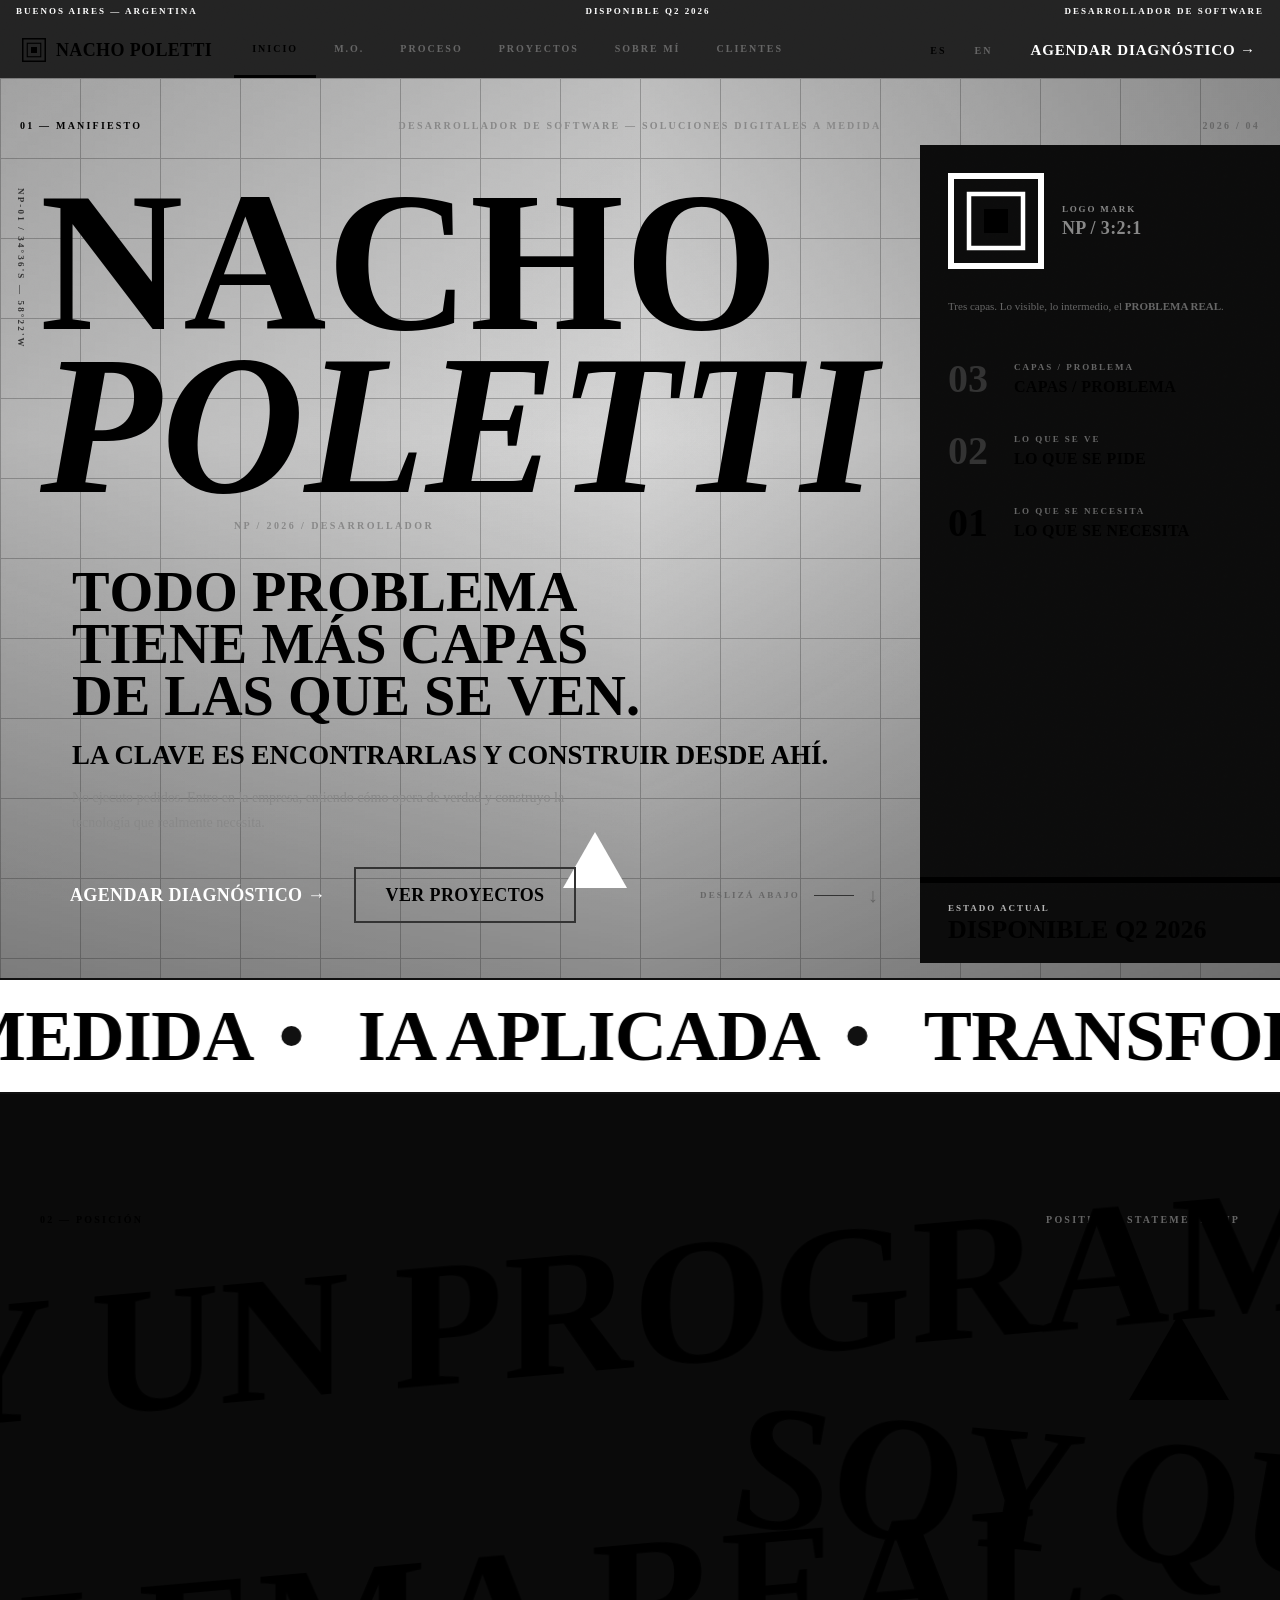
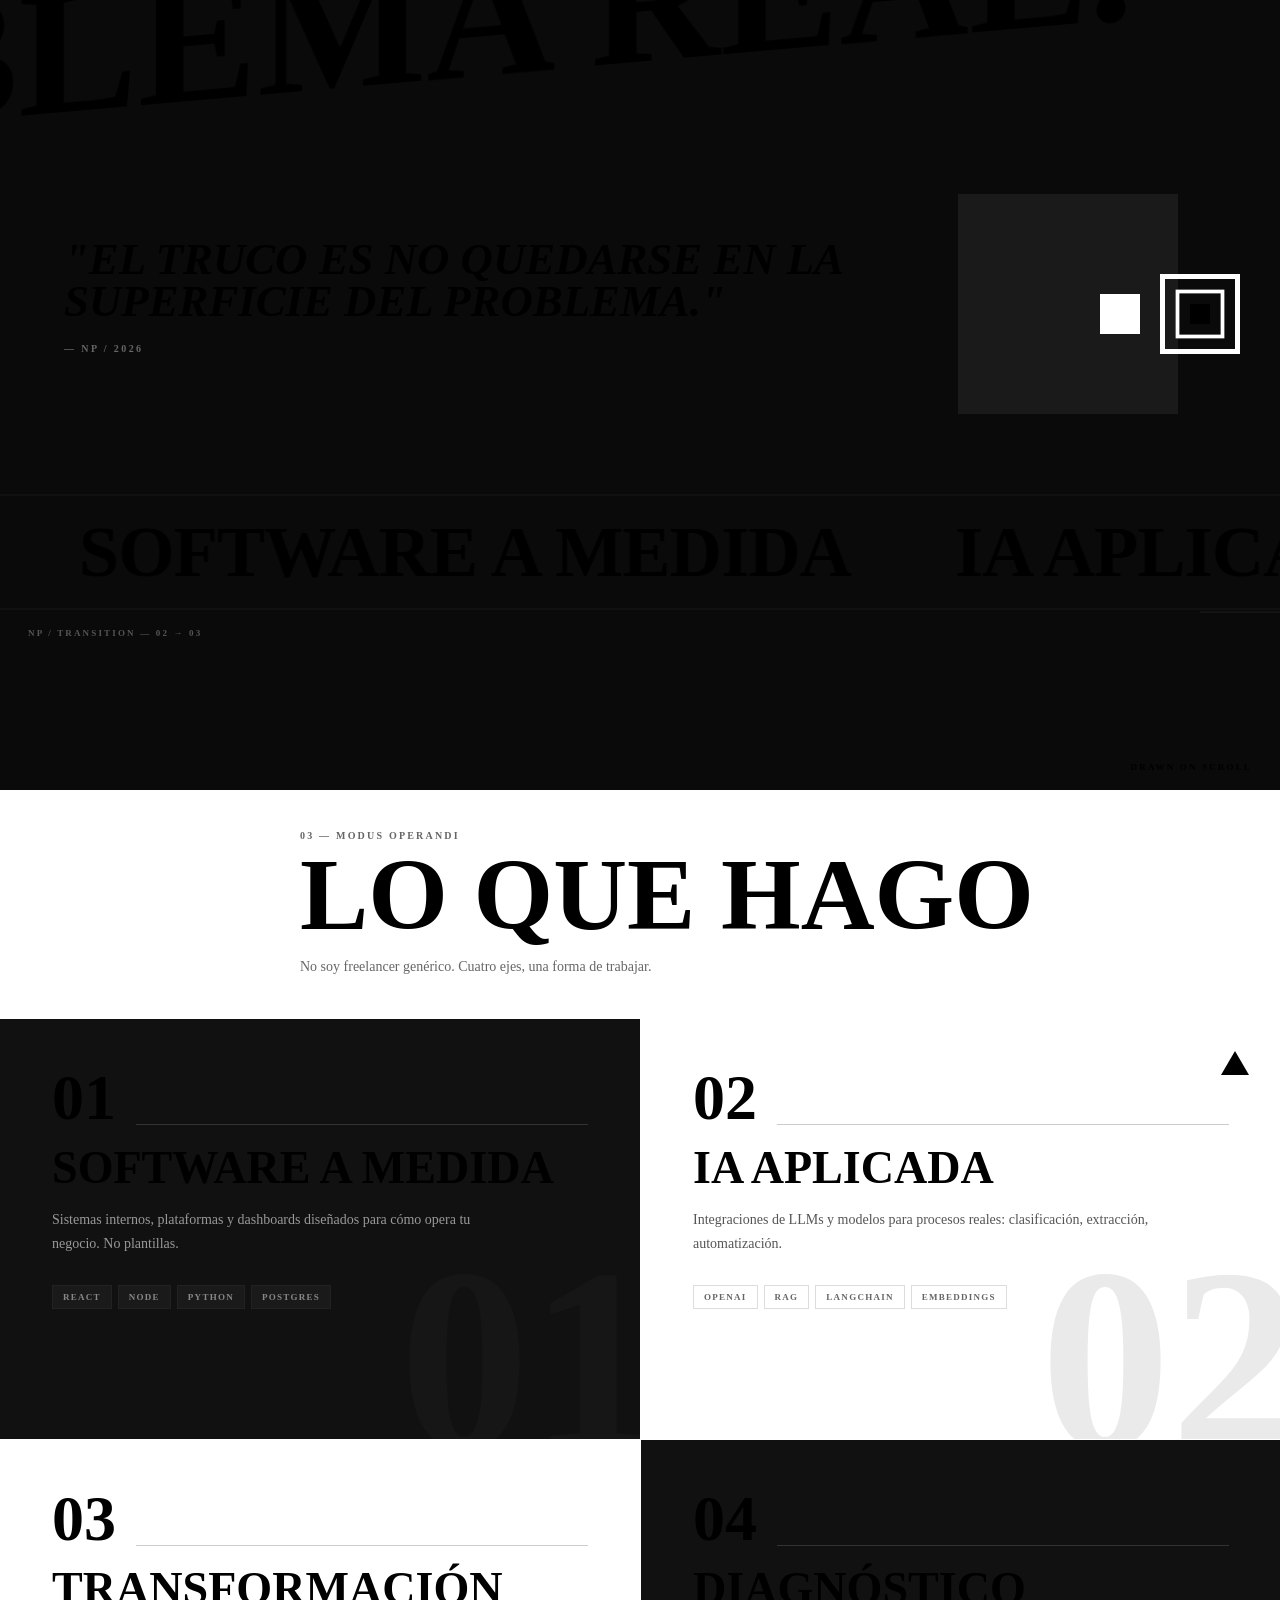
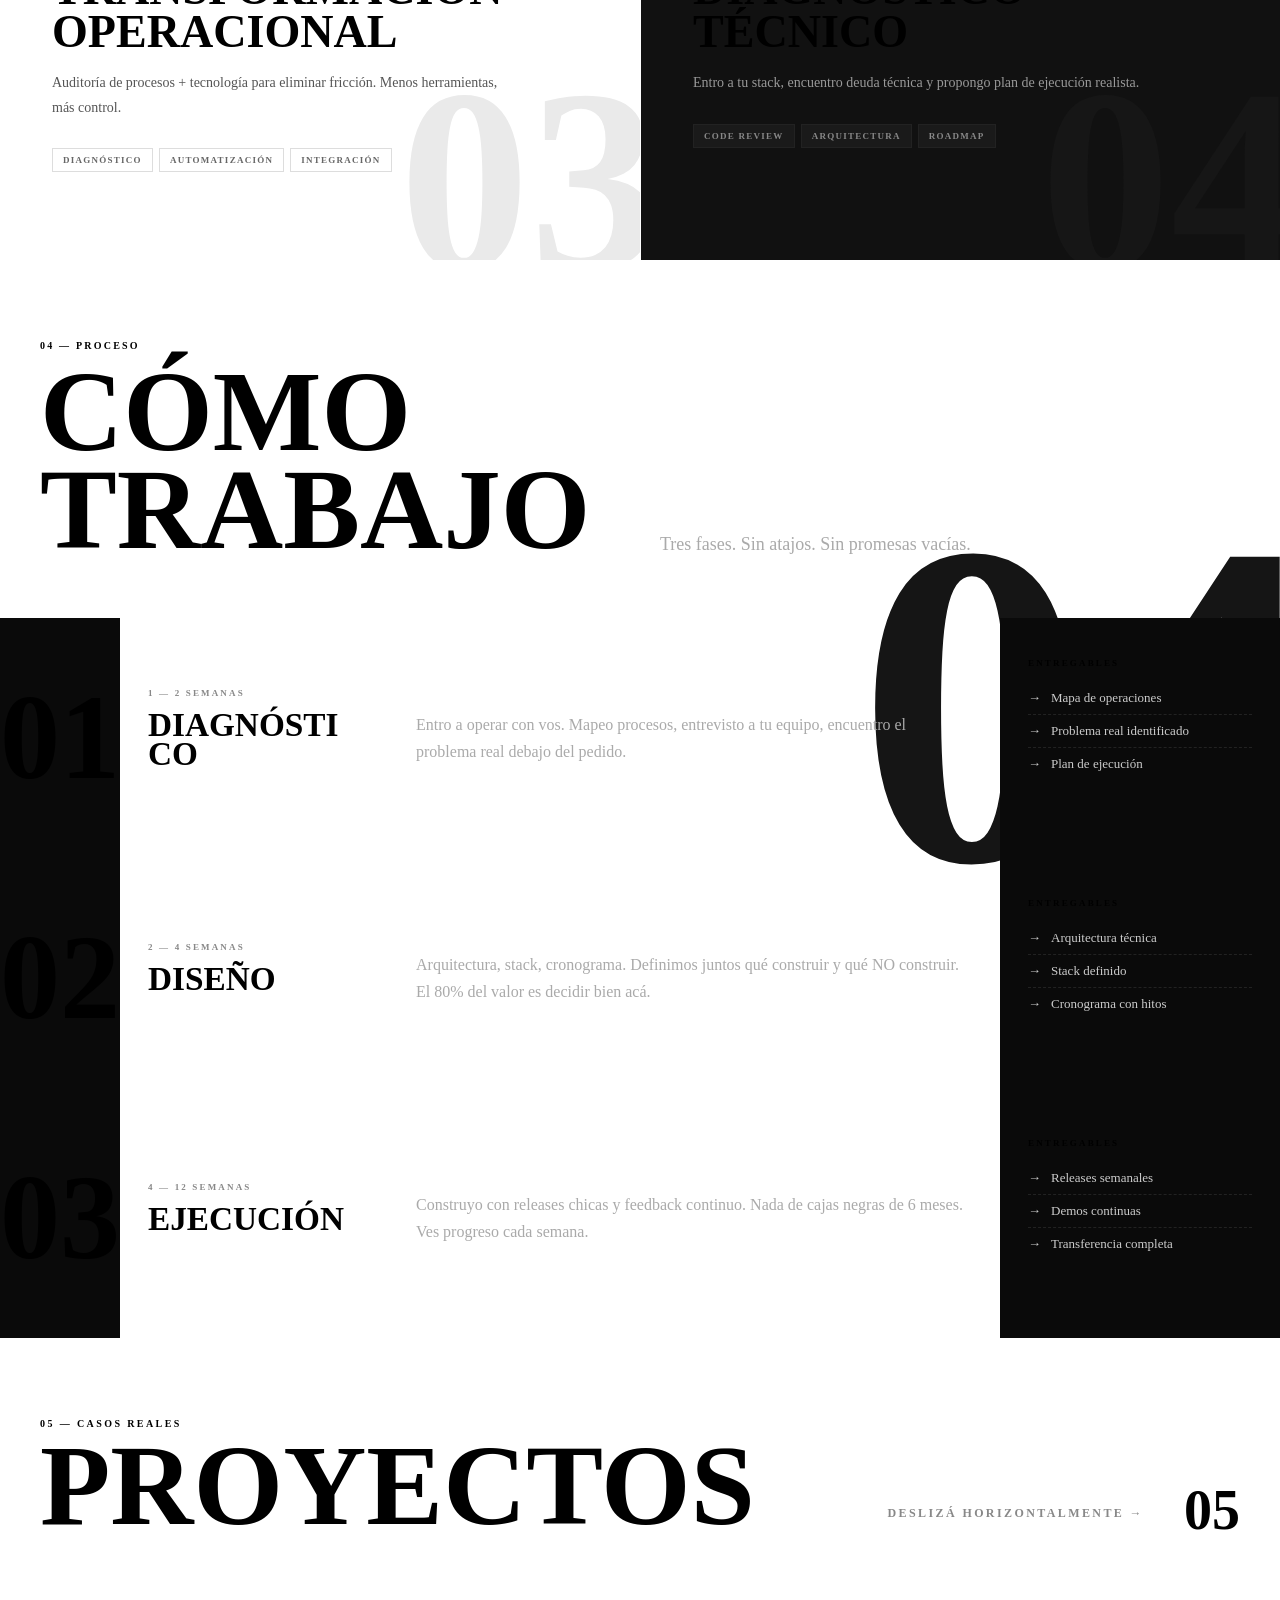
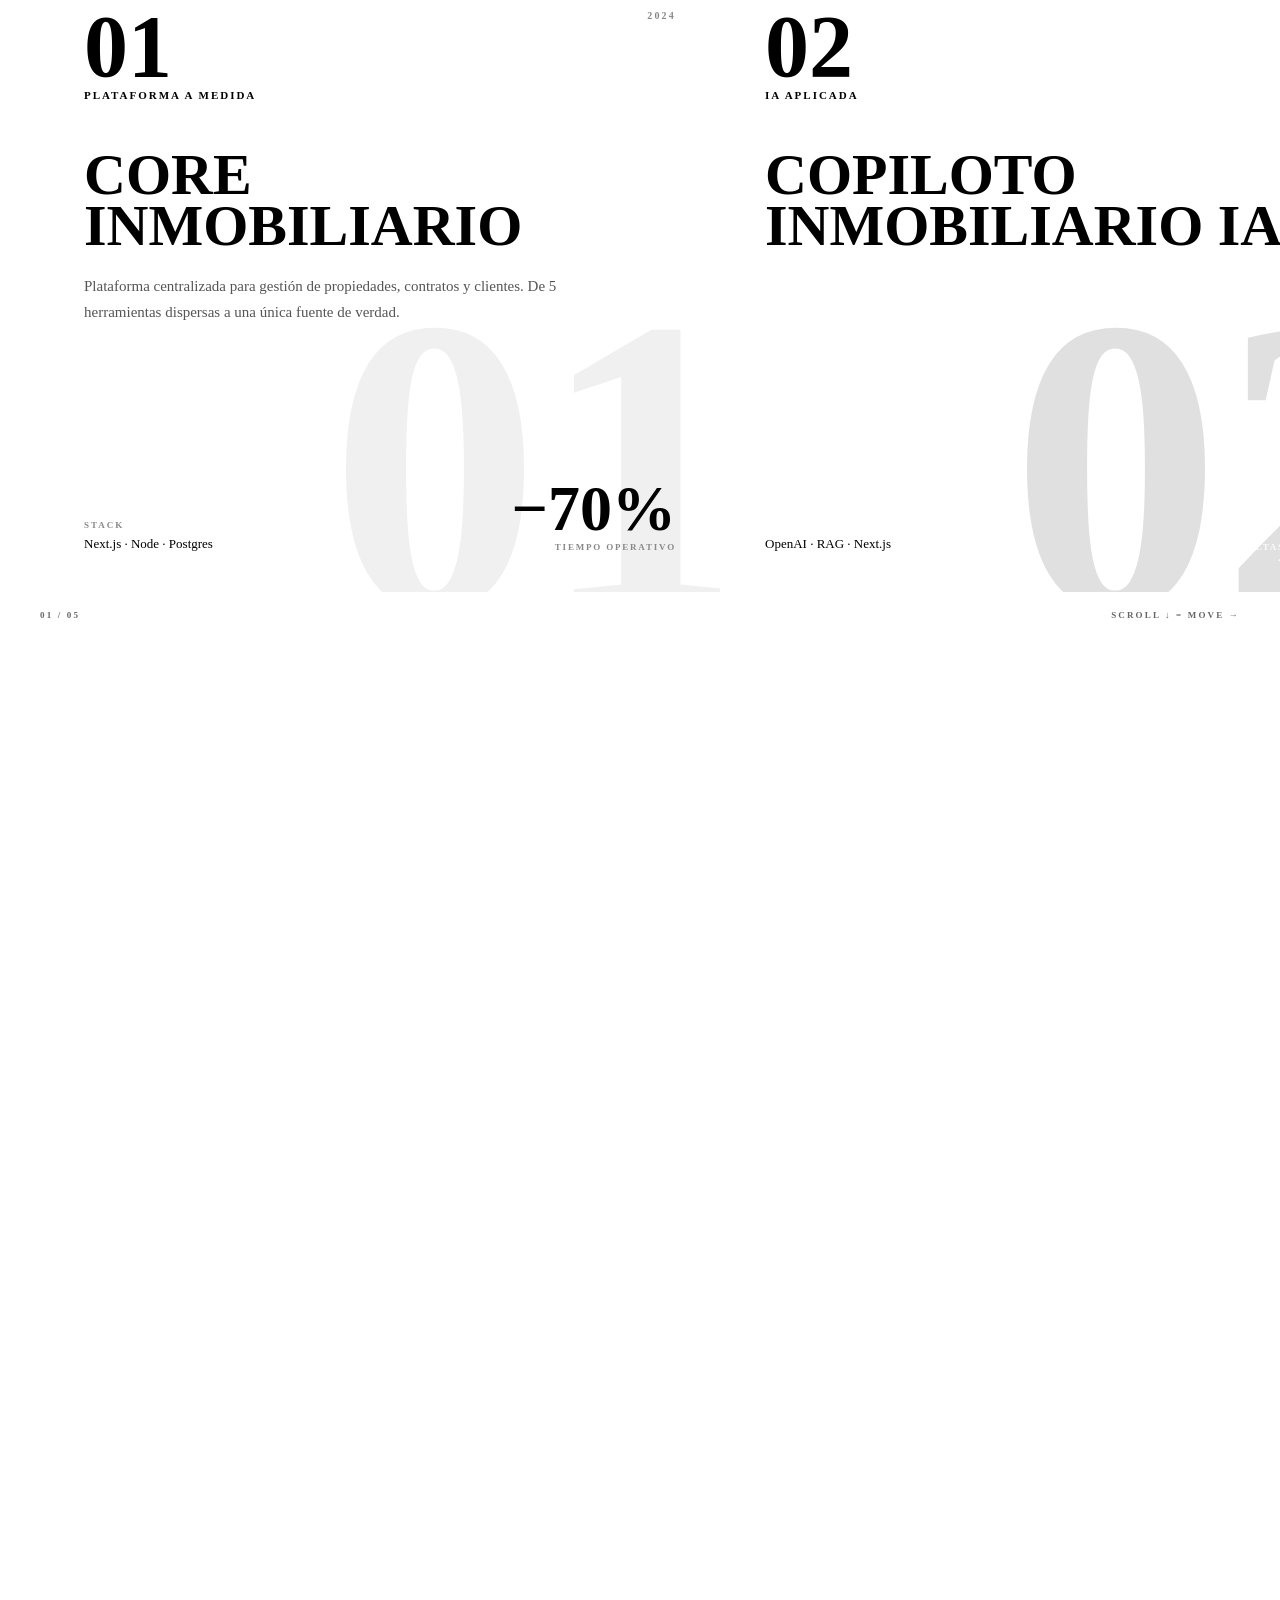
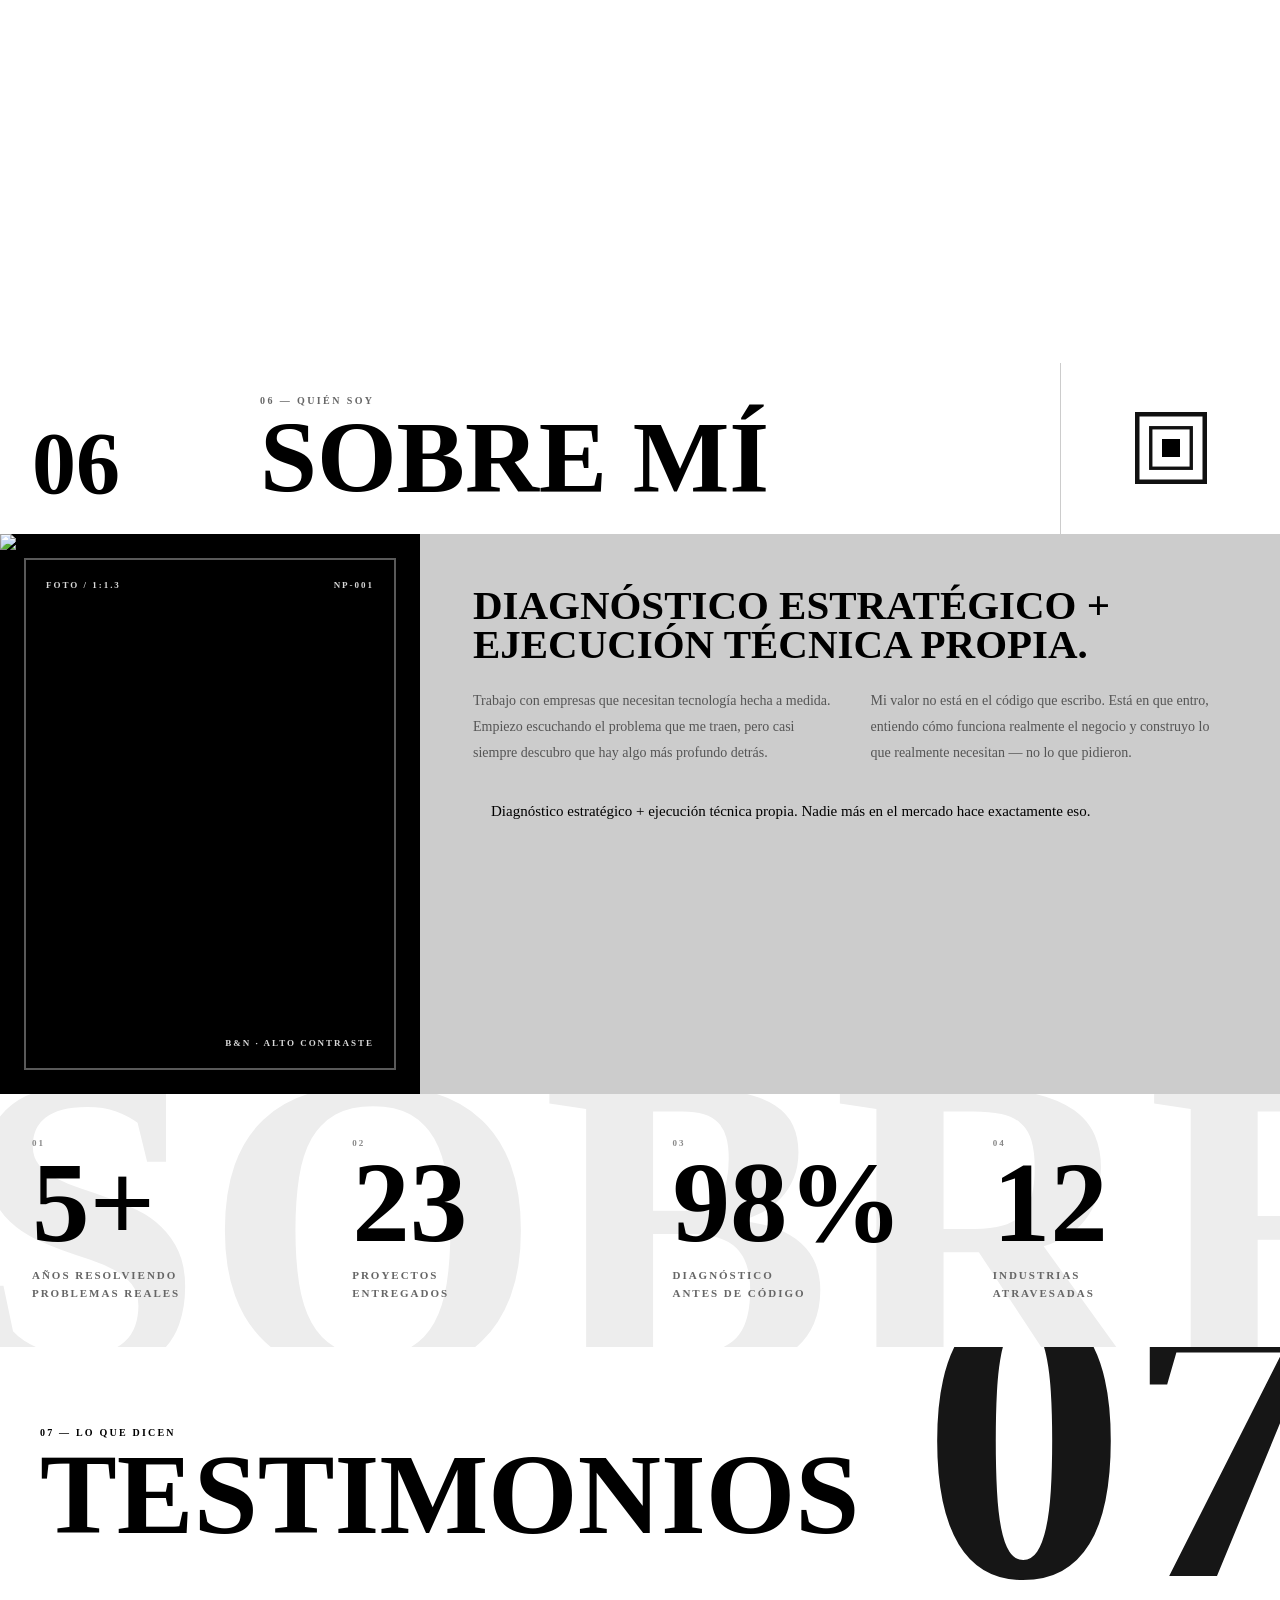
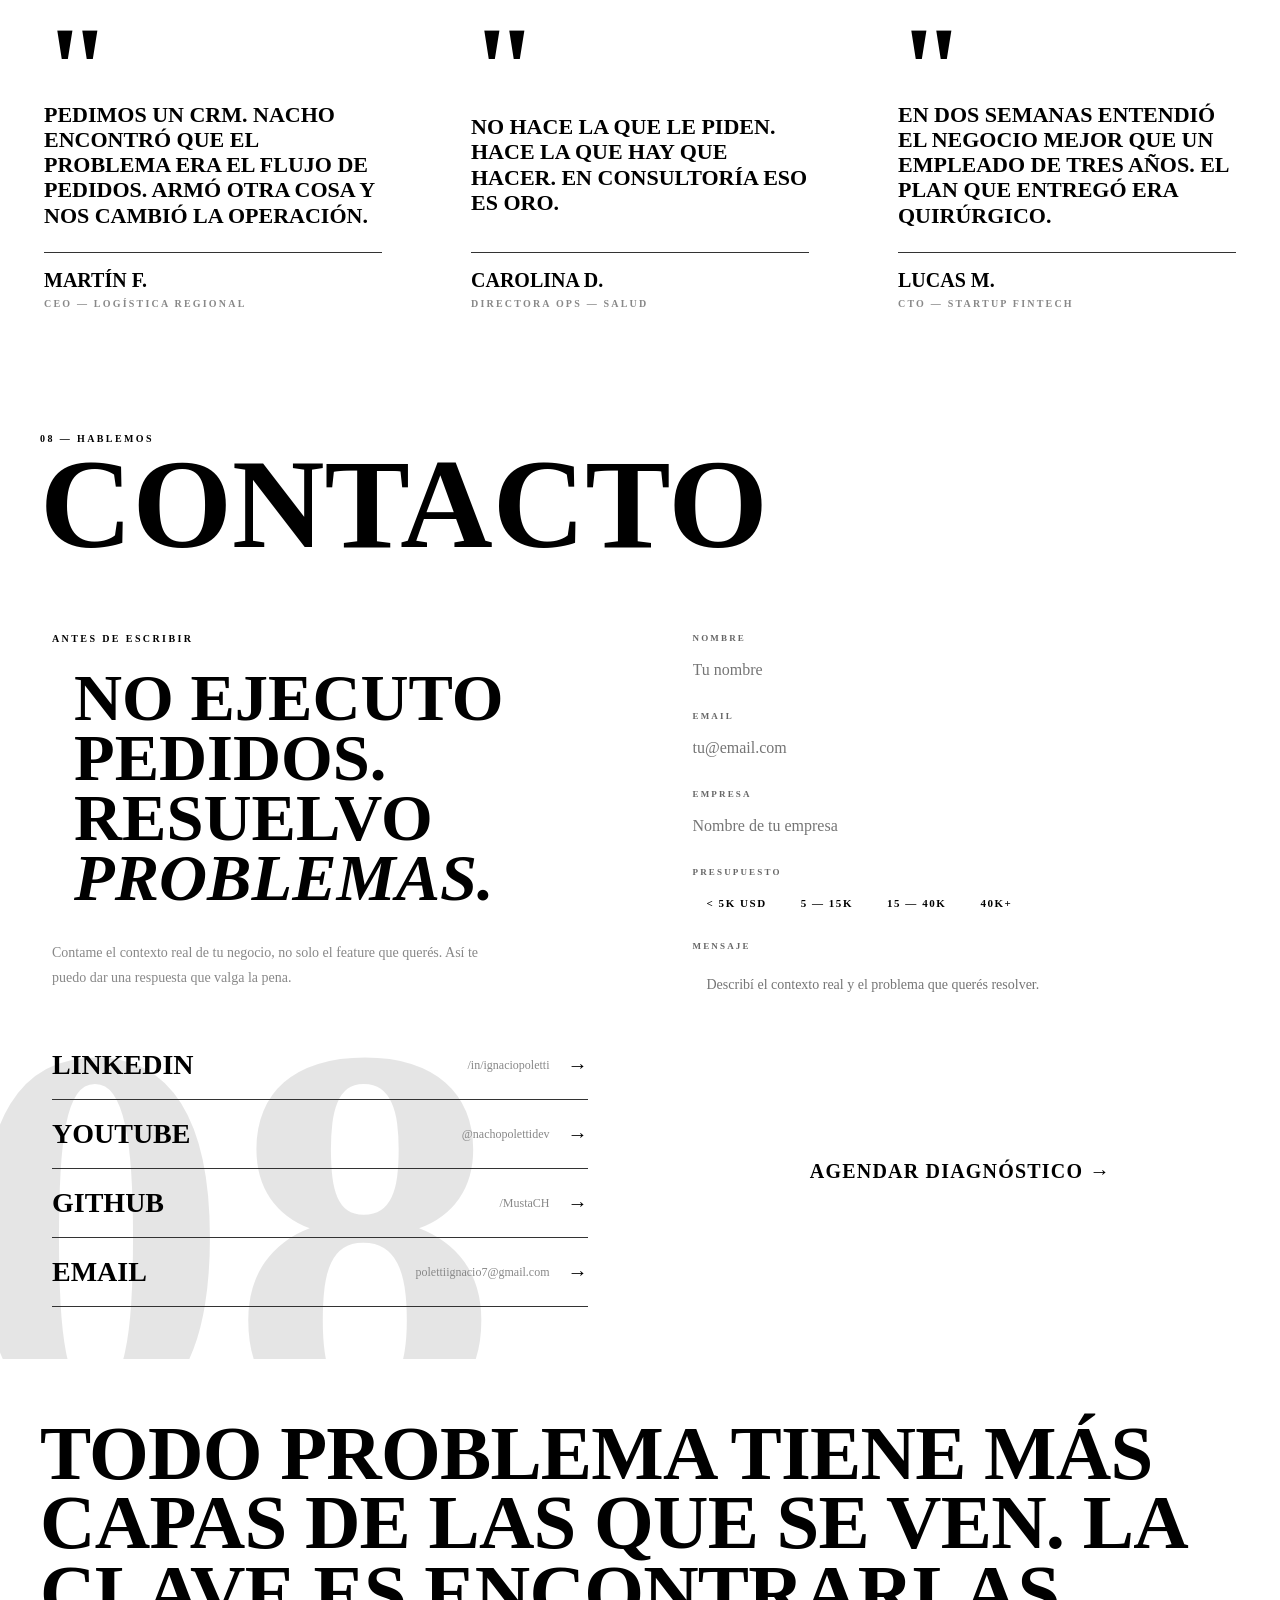
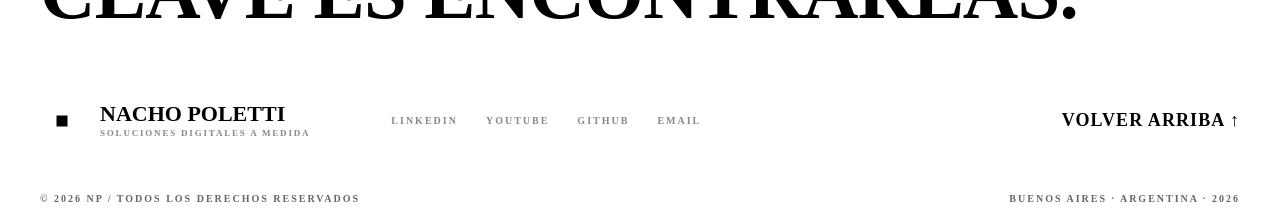
==== index.html @ df13c0f3 "fist commit" ====
<!DOCTYPE html>
<html lang="es">
<head>
  <meta charset="UTF-8" />
  <meta name="viewport" content="width=device-width, initial-scale=1.0" />
  <meta name="description" content="Nacho Poletti — Desarrollador de Software. Soluciones digitales a medida: software, IA aplicada y transformación operacional." />
  <title>Nacho Poletti — Desarrollador de Software</title>
  <link rel="stylesheet" href="colors_and_type.css" />
  <style>
    /* ── RESET ─────────────────────────────────────────── */
    *, *::before, *::after { box-sizing: border-box; margin: 0; padding: 0; }
    html, body {
      background: var(--np-black);
      color: var(--np-white);
      font-family: var(--font-body);
      overflow-x: clip;
      scroll-behavior: smooth;
    }
    body { cursor: none; }
    a { text-decoration: none; color: inherit; cursor: none; }
    button, input, textarea, select { font-family: inherit; cursor: none; border: 0; background: transparent; color: inherit; }
    img, svg { display: block; max-width: 100%; }
    ul { list-style: none; }

    ::-webkit-scrollbar { width: 6px; height: 6px; }
    ::-webkit-scrollbar-track { background: #0a0a0a; }
    ::-webkit-scrollbar-thumb { background: var(--np-red); }
    ::selection { background: var(--np-red); color: var(--np-white); }

    /* ── NOISE OVERLAY ─────────────────────────────────── */
    .noise-layer {
      pointer-events: none;
      position: fixed; inset: 0; z-index: 9998;
      opacity: 0.04; mix-blend-mode: overlay;
      background-image: url("data:image/svg+xml;utf8,<svg xmlns='http://www.w3.org/2000/svg' width='200' height='200'><filter id='n'><feTurbulence baseFrequency='0.9' numOctaves='2' stitchTiles='stitch'/></filter><rect width='100%' height='100%' filter='url(%23n)' opacity='0.7'/></svg>");
    }

    /* ── MARQUEE ANIMATION ─────────────────────────────── */
    @keyframes marquee-l { from { transform: translateX(0); } to { transform: translateX(-50%); } }
    @keyframes marquee-r { from { transform: translateX(-50%); } to { transform: translateX(0); } }
    .marquee-track { display: inline-flex; white-space: nowrap; animation: marquee-l 40s linear infinite; }
    .marquee-track.reverse { animation: marquee-r 45s linear infinite; }

    /* ── FADE-UP UTILITY ───────────────────────────────── */
    .fade-up { opacity: 0; transform: translateY(40px); transition: opacity .8s ease, transform .8s cubic-bezier(.2,.9,.3,1); }
    .fade-up.in { opacity: 1; transform: translateY(0); }

    .no-scrollbar::-webkit-scrollbar { display: none; }
    .no-scrollbar { scrollbar-width: none; }

    /* ── CUSTOM CURSOR ─────────────────────────────────── */
    .np-cursor-ring, .np-cursor-dot {
      position: fixed; top: 0; left: 0; pointer-events: none;
      z-index: 99999; border-radius: 50%;
      transform: translate(-50%, -50%);
      will-change: transform, width, height;
    }
    .np-cursor-ring {
      width: 36px; height: 36px;
      border: 1.5px solid var(--np-white);
      mix-blend-mode: difference;
      opacity: .85;
      transition: width .25s cubic-bezier(.2,.9,.3,1), height .25s cubic-bezier(.2,.9,.3,1),
                  border-color .25s ease, opacity .25s ease;
    }
    .np-cursor-ring.link {
      width: 72px; height: 72px;
      background: transparent;
      border-color: var(--np-red);
      border-width: 2px;
      mix-blend-mode: normal;
      opacity: 1;
    }
    .np-cursor-dot {
      width: 4px; height: 4px;
      background: var(--np-white);
      mix-blend-mode: difference;
    }

    @media (hover: none) {
      body, a, button, input, textarea, select { cursor: auto; }
      .np-cursor-ring, .np-cursor-dot { display: none !important; }
    }

    /* ── HEADER ────────────────────────────────────────── */
    .hdr {
      position: fixed; top: 0; left: 0; right: 0; z-index: 500;
      background: rgba(17,17,17,0.92);
      backdrop-filter: blur(8px);
      -webkit-backdrop-filter: blur(8px);
      border-bottom: 1px solid var(--np-divider);
    }
    .hdr-top {
      height: 22px; background: var(--np-red);
      display: grid; grid-template-columns: 1fr auto 1fr;
      align-items: center; padding: 0 16px;
      font-family: var(--font-body); font-size: 9px; font-weight: 700;
      letter-spacing: 0.22em; text-transform: uppercase; color: #fff;
    }
    .hdr-top > div:last-child { text-align: right; }
    .hdr-top-center { display: flex; align-items: center; gap: 10px; }
    .hdr-top-dot {
      width: 6px; height: 6px; border-radius: 50%;
      background: var(--np-white);
      animation: pulse 1.4s ease-in-out infinite;
    }
    @keyframes pulse { 0%, 100% { opacity: 1; transform: scale(1); } 50% { opacity: .4; transform: scale(.75); } }

    .hdr-main {
      height: 56px; display: flex; align-items: stretch;
    }
    .hdr-logo {
      display: flex; align-items: center; gap: 10px;
      padding: 0 22px; border-right: 1px solid var(--np-divider);
    }
    .hdr-logo-text {
      font-family: var(--font-display); font-size: 18px; font-weight: 900;
      letter-spacing: 0.02em; text-transform: uppercase; color: var(--np-white);
    }
    .hdr-nav {
      flex: 1; display: flex; align-items: stretch; gap: 0;
    }
    .hdr-nav a {
      display: flex; align-items: center; padding: 0 18px;
      font-family: var(--font-body); font-size: 10px; font-weight: 700;
      letter-spacing: 0.2em; text-transform: uppercase; color: #666;
      border-bottom: 3px solid transparent;
      transition: color .2s ease, border-color .2s ease;
    }
    .hdr-nav a:hover { color: var(--np-red); }
    .hdr-nav a.active { color: var(--np-white); border-bottom-color: var(--np-red); }

    .hdr-lang {
      display: flex; align-items: stretch;
      border-left: 1px solid var(--np-divider);
      border-right: 1px solid var(--np-divider);
    }
    .hdr-lang button {
      padding: 0 14px;
      font-family: var(--font-body); font-size: 10px; font-weight: 700;
      letter-spacing: 0.2em; text-transform: uppercase; color: #666;
      transition: color .2s ease;
    }
    .hdr-lang button.active { color: var(--np-red); }
    .hdr-lang button + button { border-left: 1px solid var(--np-divider); }

    .hdr-cta {
      display: flex; align-items: center; padding: 0 24px;
      background: var(--np-red); color: #fff;
      font-family: var(--font-display); font-size: 15px; font-weight: 900;
      letter-spacing: 0.06em; text-transform: uppercase;
      transition: filter .2s ease;
    }
    .hdr-cta:hover { filter: brightness(1.08); }

    /* ── GLOBAL LAYOUT ─────────────────────────────────── */
    main { padding-top: 78px; }
    section { position: relative; }

    .label {
      font-family: var(--font-body); font-size: 10px; font-weight: 700;
      letter-spacing: 0.22em; text-transform: uppercase; color: var(--np-red);
    }
    .label-mid { color: var(--np-mid); }
    .label-white { color: var(--np-white); }

    /* ── HERO ──────────────────────────────────────────── */
    .hero {
      min-height: 100vh; background: var(--np-black);
      padding-top: 12px; padding-bottom: 0;
      border-bottom: 1px solid var(--np-divider);
      overflow: hidden;
    }
    .hero-bg { position: absolute; inset: 0; pointer-events: none; }
    .hero-photo {
      position: absolute; inset: 0;
      background-image: url('assets/hero-section/hero-bg.jpg');
      background-size: cover;
      background-position: center;
      filter: grayscale(1) contrast(0.95) brightness(0.7);
      opacity: 0.75;
    }
    .hero-photo::after {
      content: ''; position: absolute; inset: 0;
      background:
        linear-gradient(180deg, rgba(10,10,10,0.3) 0%, rgba(10,10,10,0.15) 40%, rgba(10,10,10,0.6) 100%),
        linear-gradient(90deg, rgba(10,10,10,0.3) 0%, rgba(10,10,10,0.08) 50%, rgba(10,10,10,0.5) 100%);
    }
    .hero-grid-bg {
      position: absolute; inset: 0; opacity: 0.28;
      background-image:
        linear-gradient(to right, #1a1a1a 1px, transparent 1px),
        linear-gradient(to bottom, #1a1a1a 1px, transparent 1px);
      background-size: 80px 80px;
    }
    .hero-coords {
      position: absolute; top: 110px; font-family: var(--font-body);
      font-size: 9px; font-weight: 700; letter-spacing: 0.24em;
      color: #333; writing-mode: vertical-rl; text-orientation: mixed;
      will-change: transform;
    }
    .hero-coords.l { left: 16px; }
    .hero-coords.r { right: 16px; }

    .bauhaus { position: absolute; will-change: transform; }
    .bauhaus.circle { border-radius: 50%; background: var(--np-red); }
    .bauhaus.circle-stroke { border-radius: 50%; border: 2px solid var(--np-red); }
    .bauhaus.square-stroke { border: 2px solid var(--np-white); }
    .bauhaus.tri {
      width: 0; height: 0;
      border-left-style: solid; border-right-style: solid; border-bottom-style: solid;
      background: transparent;
    }

    .hero-top-row {
      position: relative; z-index: 2;
      display: grid; grid-template-columns: 220px 1fr 220px;
      border-top: 1px solid var(--np-divider);
      border-bottom: 1px solid var(--np-divider);
      margin-top: 16px;
    }
    .hero-top-row > div {
      padding: 14px 20px; display: flex; align-items: center;
      font-family: var(--font-body); font-size: 10px; font-weight: 700;
      letter-spacing: 0.22em; text-transform: uppercase;
    }
    .hero-top-row > div:first-child { border-right: 1px solid var(--np-divider); color: var(--np-red); }
    .hero-top-row > div:nth-child(2) { color: #888; gap: 20px; justify-content: center; }
    .hero-top-row > div:nth-child(2)::before,
    .hero-top-row > div:nth-child(2)::after { content:''; flex: 1; height: 1px; background: var(--np-divider); }
    .hero-top-row > div:last-child { border-left: 1px solid var(--np-divider); color: #666; justify-content: flex-end; }

    .hero-main {
      position: relative; z-index: 3;
      display: grid; grid-template-columns: 1fr 360px;
      min-height: calc(100vh - 88px - 70px);
    }
    .hero-left {
      border-right: 1px solid var(--np-divider);
      padding: 36px 40px 40px;
      display: flex; flex-direction: column;
    }
    .hero-name {
      font-family: var(--font-display); font-weight: 900;
      font-size: clamp(96px, 15.5vw, 240px); line-height: 0.82;
      text-transform: uppercase; color: var(--np-white);
    }
    .hero-name .np-red-italic { color: var(--np-red); font-style: italic; display: block; }
    .hero-name .h1, .hero-name .h2 { display: block; opacity: 0; transform: translateX(-30px); transition: opacity .9s ease, transform .9s cubic-bezier(.2,.9,.3,1); }
    .hero-name .h1.in { opacity: 1; transform: translateX(0); }
    .hero-name .h2.in { opacity: 1; transform: translateX(0); transition-delay: .15s; }

    .sig {
      display: flex; align-items: center; gap: 14px;
      margin-top: 14px;
    }
    .sig .bar { flex: 1; height: 6px; max-width: 180px; background: var(--np-red); }
    .sig .txt {
      font-family: var(--font-body); font-size: 10px; font-weight: 700;
      letter-spacing: 0.24em; text-transform: uppercase; color: #888;
    }
    .sig .rule { flex: 1; height: 1px; background: var(--np-divider); }

    .manifesto-block {
      margin-top: 36px;
      display: grid; grid-template-columns: 10px 1fr; gap: 22px;
    }
    .manifesto-block .rail { background: var(--np-red); }
    .manifesto-head {
      font-family: var(--font-display); font-weight: 900;
      font-size: clamp(34px, 4.4vw, 58px); line-height: 0.92;
      color: var(--np-red); text-transform: uppercase;
    }
    .manifesto-head .ln { display: block; }
    .manifesto-sub {
      margin-top: 20px;
      font-family: var(--font-display); font-weight: 800;
      font-size: clamp(18px, 2.1vw, 28px); line-height: 0.95;
      color: var(--np-white); text-transform: uppercase;
    }
    .manifesto-intro {
      margin-top: 18px; max-width: 520px;
      font-family: var(--font-body); font-size: 14px; color: #888;
      line-height: 1.75;
    }

    .cta-row {
      margin-top: 32px; display: flex; align-items: center;
    }
    .btn-cta {
      display: inline-flex; align-items: center; justify-content: center;
      height: 56px; padding: 0 30px;
      font-family: var(--font-display); font-size: 18px; font-weight: 900;
      letter-spacing: 0.02em; text-transform: uppercase;
      background: var(--np-red); color: #fff;
      transition: filter .2s ease;
    }
    .btn-cta:hover { filter: brightness(1.08); }
    .btn-ghost {
      display: inline-flex; align-items: center; justify-content: center;
      height: 56px; padding: 0 30px; margin-left: -2px;
      font-family: var(--font-display); font-size: 18px; font-weight: 900;
      letter-spacing: 0.02em; text-transform: uppercase;
      background: transparent; color: var(--np-white);
      border: 2px solid #333;
      transition: border-color .2s ease, color .2s ease;
    }
    .btn-ghost:hover { border-color: var(--np-red); color: var(--np-red); }
    .scroll-hint {
      flex: 1; display: flex; align-items: center; justify-content: flex-end; gap: 14px;
      font-family: var(--font-body); font-size: 9px; font-weight: 700;
      letter-spacing: 0.24em; text-transform: uppercase; color: #666;
    }
    .scroll-hint .line { width: 40px; height: 1px; background: #333; }
    .scroll-hint .arrow { color: var(--np-red); font-family: var(--font-display); font-size: 20px; font-weight: 900; }

    .hero-right {
      background: #0c0c0c;
      display: flex; flex-direction: column;
    }
    .hero-right .logo-spec {
      padding: 28px; border-bottom: 1px solid var(--np-divider);
      display: flex; flex-direction: column; gap: 14px;
    }
    .hero-right .logo-spec-row { display: flex; align-items: center; gap: 18px; }
    .hero-right .logo-spec-row .meta {
      display: flex; flex-direction: column; gap: 4px;
      font-family: var(--font-body); font-size: 9px; font-weight: 700;
      letter-spacing: 0.2em; text-transform: uppercase; color: #888;
    }
    .hero-right .logo-spec-row .meta .big {
      font-family: var(--font-display); font-size: 18px; font-weight: 900;
      color: var(--np-white); letter-spacing: 0.02em;
    }
    .hero-right .logo-spec-text {
      border-top: 1px solid var(--np-divider); padding-top: 14px;
      font-family: var(--font-body); font-size: 11px; color: #666;
      line-height: 1.65;
    }
    .hero-right .logo-spec-text em { color: var(--np-red); font-style: normal; font-weight: 700; }

    .layer-row {
      display: grid; grid-template-columns: 50px 1fr auto;
      padding: 18px 28px; gap: 16px;
      align-items: center;
      border-bottom: 1px solid var(--np-divider);
    }
    .layer-row:last-child { border-bottom: 0; background: #111; }
    .layer-num {
      font-family: var(--font-display); font-size: 40px; font-weight: 900;
      color: #333; line-height: 0.9;
    }
    .layer-row.active .layer-num { color: var(--np-red); }
    .layer-body .head {
      font-family: var(--font-body); font-size: 9px; font-weight: 700;
      letter-spacing: 0.22em; text-transform: uppercase; color: #666; margin-bottom: 6px;
    }
    .layer-body .label {
      font-family: var(--font-display); font-size: 16px; font-weight: 900;
      letter-spacing: 0.02em; text-transform: uppercase; color: var(--np-white);
    }
    .layer-row.active .layer-body .label { color: var(--np-red); }
    .layer-mark .dot { width: 10px; height: 10px; border-radius: 50%; background: var(--np-red); }

    .availability {
      margin-top: auto;
      padding: 20px 28px;
      background: var(--np-red);
      border-top: 6px solid #000;
    }
    .availability .lbl {
      font-family: var(--font-body); font-size: 9px; font-weight: 700;
      letter-spacing: 0.22em; text-transform: uppercase;
      color: rgba(255,255,255,0.7);
    }
    .availability .big {
      margin-top: 4px;
      font-family: var(--font-display); font-size: 26px; font-weight: 900;
      text-transform: uppercase; color: var(--np-white); line-height: 1;
    }

    /* ── MARQUEE ───────────────────────────────────────── */
    .marquee {
      overflow: hidden;
      border-top: 2px solid #111; border-bottom: 2px solid #111;
    }
    .marquee.red { background: var(--np-red); color: var(--np-white); }
    .marquee.dark { background: #0a0a0a; color: var(--np-white); }
    .marquee .item-list { padding: 22px 0; }
    .marquee .item {
      display: inline-flex; align-items: center; padding: 0 28px;
      font-family: var(--font-display); font-size: 72px; font-weight: 900;
      letter-spacing: -0.01em; text-transform: uppercase;
      line-height: 0.95;
    }
    .marquee .dot {
      width: 20px; height: 20px; border-radius: 50%;
      margin-left: 28px;
    }
    .marquee.red .dot { background: #111; }
    .marquee.dark .dot { background: var(--np-white); }

    /* ── MANIFESTO ─────────────────────────────────────── */
    .section-manifesto {
      background: #0a0a0a;
      padding: 120px 0 140px;
      border-top: 1px solid var(--np-divider);
      overflow: hidden;
    }
    .section-manifesto .bauhaus { z-index: 1; }
    .manifesto-header {
      position: relative; z-index: 2;
      display: grid; grid-template-columns: 1fr 1fr;
      padding: 0 40px 60px;
    }
    .manifesto-header .right {
      text-align: right;
      font-family: var(--font-body); font-size: 10px; font-weight: 700;
      letter-spacing: 0.22em; text-transform: uppercase; color: #666;
    }
    .big-line {
      position: relative; z-index: 2;
      font-family: var(--font-display); font-weight: 900;
      font-size: clamp(80px, 14vw, 220px); line-height: 0.86;
      text-transform: uppercase; white-space: nowrap;
      padding: 0 40px;
      will-change: transform;
    }
    .big-line .a { color: var(--np-white); }
    .big-line .b { color: var(--np-red); }
    .big-line.italic { font-style: italic; }
    .big-line.red { color: var(--np-red); }
    .manifesto-quote {
      position: relative; z-index: 2;
      padding: 90px 40px 0;
      display: grid; grid-template-columns: 1fr auto;
      gap: 40px; align-items: flex-end;
    }
    .manifesto-quote .text {
      border-left: 6px solid var(--np-red);
      padding-left: 24px;
    }
    .manifesto-quote .q {
      font-family: var(--font-display); font-weight: 800;
      font-size: clamp(28px, 3.5vw, 46px); line-height: 0.95;
      color: var(--np-white); text-transform: uppercase; font-style: italic;
    }
    .manifesto-quote .sig {
      margin-top: 20px;
      font-family: var(--font-body); font-size: 10px; font-weight: 700;
      letter-spacing: 0.24em; text-transform: uppercase; color: #666;
      display: block;
    }
    .manifesto-quote .shapes { display: flex; align-items: center; gap: 20px; }

    /* ── SERVICES ──────────────────────────────────────── */
    .section-services {
      background: var(--np-light); color: var(--np-black);
      border-top: 6px solid var(--np-red);
    }
    .svc-header {
      display: grid; grid-template-columns: 260px 1fr auto;
      border-bottom: 4px solid var(--np-black);
    }
    .svc-header .num {
      background: var(--np-red); color: #fff;
      display: flex; align-items: flex-end; padding: 40px 32px;
      border-right: 4px solid var(--np-black);
      font-family: var(--font-display); font-size: 96px; font-weight: 900;
      line-height: 0.85;
    }
    .svc-header .mid { padding: 40px 40px; display: flex; flex-direction: column; justify-content: flex-end; }
    .svc-header .mid .lbl {
      font-family: var(--font-body); font-size: 10px; font-weight: 700;
      letter-spacing: 0.22em; text-transform: uppercase; color: #666;
      margin-bottom: 10px;
    }
    .svc-header .mid h2 {
      font-family: var(--font-display); font-weight: 900;
      font-size: clamp(56px, 8vw, 120px); line-height: 0.85;
      text-transform: uppercase; color: var(--np-black);
    }
    .svc-header .mid .sub {
      margin-top: 18px; max-width: 480px;
      font-family: var(--font-body); font-size: 14px; color: #666; line-height: 1.6;
    }
    .svc-header .side {
      border-left: 4px solid var(--np-black);
      padding: 32px; display: flex; align-items: center; justify-content: center;
    }
    .svc-header .side .circle {
      width: 80px; height: 80px; border-radius: 50%; border: 3px solid var(--np-black);
    }

    .svc-grid {
      display: grid; grid-template-columns: 1fr 1fr; gap: 1px;
      background: var(--np-black);
    }
    .svc-card {
      position: relative; overflow: hidden;
      padding: 52px; min-height: 420px;
      transition: transform .3s cubic-bezier(.2,.9,.3,1);
      will-change: transform;
    }
    .svc-card.dark { background: #111; color: var(--np-white); }
    .svc-card.light { background: var(--np-white); color: var(--np-black); }
    .svc-card .bg-num {
      position: absolute; right: -20px; bottom: -50px;
      font-family: var(--font-display); font-size: 260px; font-weight: 900;
      line-height: 1; pointer-events: none;
    }
    .svc-card.dark .bg-num { color: #161616; }
    .svc-card.light .bg-num { color: #EAEAEA; }
    .svc-card .corner { position: absolute; top: 32px; right: 32px; }
    .svc-card > .inner { position: relative; z-index: 1; }
    .svc-num-row {
      display: flex; align-items: flex-end; gap: 20px; margin-bottom: 22px;
    }
    .svc-num {
      font-family: var(--font-display); font-size: 64px; font-weight: 900;
      color: var(--np-red); line-height: 0.85;
    }
    .svc-divider { flex: 1; height: 1px; }
    .svc-card.dark .svc-divider { background: #333; }
    .svc-card.light .svc-divider { background: #ccc; }
    .svc-title {
      font-family: var(--font-display); font-weight: 900;
      font-size: clamp(32px, 3.6vw, 52px); line-height: 0.92;
      text-transform: uppercase; margin-bottom: 18px;
    }
    .svc-desc {
      font-family: var(--font-body); font-size: 14px; line-height: 1.75;
      max-width: 460px; margin-bottom: 28px;
    }
    .svc-card.dark .svc-desc { color: #999; }
    .svc-card.light .svc-desc { color: #555; }
    .svc-tags { display: flex; flex-wrap: wrap; gap: 6px; }
    .svc-tag {
      padding: 6px 10px; border: 1px solid;
      font-family: var(--font-body); font-size: 9px; font-weight: 700;
      letter-spacing: 0.14em; text-transform: uppercase;
    }
    .svc-card.dark .svc-tag { background: #1a1a1a; color: #888; border-color: #222; }
    .svc-card.light .svc-tag { background: var(--np-light); color: #666; border-color: #ddd; }

    /* ── PROCESS ───────────────────────────────────────── */
    .section-process {
      background: var(--np-black); color: var(--np-white);
      border-top: 6px solid var(--np-red);
      overflow: hidden;
    }
    .proc-giant {
      position: absolute; right: -3vw; top: 20%;
      font-family: var(--font-display); font-size: 36vw; font-weight: 900;
      color: #151515; line-height: 1;
      pointer-events: none; user-select: none; z-index: 0;
    }
    .proc-header {
      position: relative; z-index: 2;
      display: grid; grid-template-columns: 1fr 1fr;
      padding: 80px 40px 60px; gap: 40px;
      border-bottom: 1px solid var(--np-divider);
    }
    .proc-header .left h2 {
      margin-top: 12px;
      font-family: var(--font-display); font-weight: 900;
      font-size: clamp(64px, 9vw, 140px); line-height: 0.85;
      text-transform: uppercase; color: var(--np-white);
    }
    .proc-header .right {
      font-family: var(--font-body); font-size: 18px; color: #aaa;
      line-height: 1.6; max-width: 460px;
      align-self: flex-end;
    }
    .proc-row {
      position: relative; z-index: 2;
      display: grid; grid-template-columns: 120px minmax(240px, 260px) 1fr 280px;
      min-height: 240px;
      border-bottom: 1px solid var(--np-divider);
    }
    .proc-row:last-child { border-bottom: 0; }
    .proc-row .c1 {
      background: #0a0a0a; padding: 40px 24px;
      display: flex; align-items: center; justify-content: center;
      font-family: var(--font-display); font-size: 120px; font-weight: 900;
      color: var(--np-red); line-height: 0.85;
    }
    .proc-row .c2 {
      padding: 40px 28px; border-right: 1px solid var(--np-divider);
      display: flex; flex-direction: column; justify-content: center;
    }
    .proc-row .c2 .weeks {
      font-family: var(--font-body); font-size: 9px; font-weight: 700;
      letter-spacing: 0.24em; text-transform: uppercase; color: #888;
    }
    .proc-row .c2 .title {
      margin-top: 12px;
      font-family: var(--font-display); font-size: clamp(30px, 2.6vw, 44px); font-weight: 900;
      line-height: 0.9; text-transform: uppercase; color: var(--np-white);
      overflow-wrap: anywhere; hyphens: auto;
    }
    .proc-row .c2 .rule { margin-top: 16px; width: 48px; height: 4px; background: var(--np-red); }
    .proc-row .c3 {
      padding: 40px 36px; border-right: 1px solid var(--np-divider);
      display: flex; align-items: center;
      font-family: var(--font-body); font-size: 16px; color: #aaa;
      line-height: 1.7;
    }
    .proc-row .c4 {
      background: #0a0a0a; padding: 40px 28px;
    }
    .proc-row .c4 .head {
      display: block; margin-bottom: 14px;
      font-family: var(--font-body); font-size: 9px; font-weight: 700;
      letter-spacing: 0.24em; text-transform: uppercase; color: var(--np-red);
    }
    .proc-row .c4 ul li {
      display: flex; gap: 10px; padding: 8px 0;
      border-bottom: 1px dashed #222;
      font-family: var(--font-body); font-size: 13px; color: #ccc;
    }
    .proc-row .c4 ul li::before {
      content: '→'; color: var(--np-red); font-weight: 700; flex-shrink: 0;
    }
    .proc-row .c4 ul li:last-child { border-bottom: 0; }

    /* ── PROJECTS (pinned horizontal) ──────────────────── */
    .section-projects {
      background: var(--np-black);
      border-top: 6px solid var(--np-red);
    }
    .prj-pin {
      position: sticky; top: 0; height: 100vh;
      overflow: hidden; display: flex; flex-direction: column;
    }
    .prj-header {
      display: grid; grid-template-columns: 1fr auto auto;
      padding: 80px 40px 28px; gap: 40px;
      border-bottom: 1px solid var(--np-divider);
      align-items: flex-end;
    }
    .prj-header .left .lbl { font-family: var(--font-body); font-size: 10px; font-weight: 700; letter-spacing: 0.24em; text-transform: uppercase; color: var(--np-red); }
    .prj-header .left h2 {
      margin-top: 8px;
      font-family: var(--font-display); font-weight: 900;
      font-size: clamp(64px, 9vw, 140px); line-height: 0.85;
      text-transform: uppercase; color: var(--np-white);
    }
    .prj-header .mid {
      font-family: var(--font-body); font-size: 12px; font-weight: 700;
      letter-spacing: 0.2em; text-transform: uppercase; color: #888;
      padding-bottom: 14px;
    }
    .prj-header .right {
      font-family: var(--font-display); font-size: 56px; font-weight: 900;
      color: var(--np-red); line-height: 0.9;
    }
    .prj-progress {
      position: relative; height: 3px; background: var(--np-divider);
    }
    .prj-progress .fill {
      position: absolute; left: 0; top: 0; height: 100%;
      background: var(--np-red); width: 0;
      transition: width .1s linear;
    }
    .prj-viewport {
      flex: 1; overflow: hidden;
      padding: 0 40px; position: relative;
    }
    .prj-track {
      display: flex; gap: 0; height: 100%;
      will-change: transform;
    }
    .prj-card {
      flex-shrink: 0; width: 680px; min-height: 70vh;
      position: relative; overflow: hidden;
      padding: 44px; margin-right: 1px;
      border-top: 4px solid var(--np-black);
      border-bottom: 4px solid var(--np-black);
    }
    .prj-card.light { background: var(--np-white); color: var(--np-black); }
    .prj-card.red { background: var(--np-red); color: var(--np-white); }
    .prj-card .bg-num {
      position: absolute; right: -30px; bottom: -80px;
      font-family: var(--font-display); font-size: 420px; font-weight: 900;
      line-height: 1; pointer-events: none; user-select: none;
    }
    .prj-card.light .bg-num { color: #F0F0F0; }
    .prj-card.red .bg-num { color: rgba(0,0,0,0.12); }
    .prj-card .inner {
      position: relative; z-index: 1;
      display: flex; flex-direction: column; height: 100%; gap: 22px;
    }
    .prj-top {
      display: flex; justify-content: space-between; align-items: flex-start;
    }
    .prj-num {
      font-family: var(--font-display); font-size: 88px; font-weight: 900;
      line-height: 0.85;
    }
    .prj-card.light .prj-num { color: var(--np-red); }
    .prj-card.red .prj-num { color: var(--np-black); }
    .prj-tag {
      margin-top: 4px;
      font-family: var(--font-body); font-size: 11px; font-weight: 700;
      letter-spacing: 0.18em; text-transform: uppercase;
    }
    .prj-card.light .prj-tag { color: var(--np-red); }
    .prj-card.red .prj-tag { color: var(--np-white); }
    .prj-year {
      font-family: var(--font-body); font-size: 10px; font-weight: 700;
      letter-spacing: 0.22em; text-transform: uppercase;
    }
    .prj-card.light .prj-year { color: #888; }
    .prj-card.red .prj-year { color: #fff; }
    .prj-divider { width: 56px; height: 4px; }
    .prj-card.light .prj-divider { background: var(--np-black); }
    .prj-card.red .prj-divider { background: var(--np-white); }
    .prj-title {
      font-family: var(--font-display); font-size: 58px; font-weight: 900;
      line-height: 0.88; text-transform: uppercase;
    }
    .prj-desc {
      font-family: var(--font-body); font-size: 15px; line-height: 1.75;
      max-width: 540px;
    }
    .prj-card.light .prj-desc { color: #555; }
    .prj-card.red .prj-desc { color: rgba(255,255,255,0.92); }
    .prj-bottom {
      margin-top: auto; display: flex; justify-content: space-between; align-items: flex-end; gap: 16px;
    }
    .prj-stack-lbl {
      font-family: var(--font-body); font-size: 9px; font-weight: 700;
      letter-spacing: 0.22em; text-transform: uppercase; margin-bottom: 6px;
    }
    .prj-card.light .prj-stack-lbl { color: #888; }
    .prj-card.red .prj-stack-lbl { color: #fff; opacity: .7; }
    .prj-stack {
      font-family: var(--font-body); font-size: 13px; font-weight: 500;
    }
    .prj-metric {
      font-family: var(--font-display); font-size: 64px; font-weight: 900;
      line-height: 0.85;
    }
    .prj-card.light .prj-metric { color: var(--np-red); }
    .prj-card.red .prj-metric { color: var(--np-black); }
    .prj-metric-lbl {
      margin-top: 6px; max-width: 200px; text-align: right;
      font-family: var(--font-body); font-size: 9px; font-weight: 700;
      letter-spacing: 0.2em; text-transform: uppercase;
    }
    .prj-card.light .prj-metric-lbl { color: #888; }
    .prj-card.red .prj-metric-lbl { color: #fff; opacity: .85; }

    .prj-end {
      flex-shrink: 0; width: 420px; padding: 44px;
      background: #0a0a0a; color: var(--np-white);
      display: flex; flex-direction: column; justify-content: center; gap: 24px;
      border-top: 4px solid var(--np-black);
      border-bottom: 4px solid var(--np-black);
    }
    .prj-end h3 {
      font-family: var(--font-display); font-size: 44px; font-weight: 900;
      line-height: 0.9; text-transform: uppercase;
    }
    .prj-end a.btn {
      display: inline-flex; align-items: center; justify-content: center;
      padding: 18px 28px;
      font-family: var(--font-display); font-size: 18px; font-weight: 900;
      letter-spacing: 0.02em; text-transform: uppercase;
      background: var(--np-red); color: var(--np-white);
      width: fit-content;
      transition: filter .2s ease;
    }
    .prj-end a.btn:hover { filter: brightness(1.1); }

    .prj-footbar {
      border-top: 1px solid var(--np-divider);
      padding: 18px 40px;
      display: flex; justify-content: space-between;
      font-family: var(--font-body); font-size: 9px; font-weight: 700;
      letter-spacing: 0.24em; text-transform: uppercase; color: #666;
    }

    /* ── ABOUT ─────────────────────────────────────────── */
    .section-about {
      background: var(--np-light); color: var(--np-black);
      border-top: 6px solid var(--np-red);
      overflow: hidden;
    }
    .abt-bg-text {
      position: absolute; left: -3vw; bottom: -6vh;
      font-family: var(--font-display); font-size: 34vw; font-weight: 900;
      color: #EDEDED; line-height: 0.8;
      pointer-events: none; user-select: none; z-index: 0;
    }
    .abt-header {
      position: relative; z-index: 2;
      display: grid; grid-template-columns: 220px 1fr 220px;
      border-bottom: 4px solid var(--np-black);
    }
    .abt-header .left {
      background: var(--np-black); color: var(--np-white);
      padding: 32px; display: flex; align-items: flex-end;
      font-family: var(--font-display); font-size: 88px; font-weight: 900;
      line-height: 0.85; color: var(--np-red);
    }
    .abt-header .mid { padding: 32px 40px; display: flex; flex-direction: column; justify-content: flex-end; }
    .abt-header .mid .lbl {
      font-family: var(--font-body); font-size: 10px; font-weight: 700;
      letter-spacing: 0.24em; text-transform: uppercase; color: #666;
      margin-bottom: 8px;
    }
    .abt-header .mid h2 {
      font-family: var(--font-display); font-weight: 900;
      font-size: clamp(56px, 8vw, 120px); line-height: 0.85;
      text-transform: uppercase; color: var(--np-black);
    }
    .abt-header .side {
      border-left: 1px solid #ccc;
      padding: 32px; display: flex; align-items: center; justify-content: center;
    }
    .abt-content {
      position: relative; z-index: 2;
      display: grid; grid-template-columns: 420px 1fr; gap: 1px;
      background: #ccc;
    }
    .abt-photo {
      background: #000; position: relative; min-height: 560px; overflow: hidden;
    }
    .abt-photo .abt-img {
      position: absolute; inset: 0;
      width: 100%; height: 100%;
      object-fit: cover; object-position: center;
      display: block;
    }
    .abt-photo .frame {
      position: absolute; inset: 24px;
      border: 2px solid rgba(255,255,255,0.35);
      padding: 20px;
      display: flex; flex-direction: column; justify-content: space-between;
      pointer-events: none;
    }
    .abt-photo .row {
      display: flex; justify-content: space-between;
      font-family: var(--font-body); font-size: 9px; font-weight: 700;
      letter-spacing: 0.22em; text-transform: uppercase; color: rgba(255,255,255,0.85);
      text-shadow: 0 1px 2px rgba(0,0,0,0.6);
    }
    .abt-photo .bot {
      display: flex; justify-content: space-between; align-items: flex-end;
      font-family: var(--font-body); font-size: 9px; font-weight: 700;
      letter-spacing: 0.22em; text-transform: uppercase; color: rgba(255,255,255,0.85);
      text-shadow: 0 1px 2px rgba(0,0,0,0.6);
    }
    .abt-photo .bot .dot { width: 28px; height: 28px; border-radius: 50%; background: var(--np-red); }

    .abt-right {
      background: var(--np-white); padding: 52px;
      display: flex; flex-direction: column; gap: 24px;
    }
    .abt-right h3 {
      font-family: var(--font-display); font-weight: 800;
      font-size: clamp(28px, 3.2vw, 44px); line-height: 0.96;
      text-transform: uppercase; color: var(--np-black);
    }
    .abt-right h3 .red { color: var(--np-red); }
    .abt-right .paras {
      display: grid; grid-template-columns: 1fr 1fr; gap: 40px;
    }
    .abt-right .paras p {
      font-family: var(--font-body); font-size: 14px; color: #555; line-height: 1.85;
    }
    .abt-right .callout {
      border-left: 6px solid var(--np-red); padding-left: 18px; margin-top: 8px;
      font-family: var(--font-body); font-size: 15px; color: var(--np-black);
      font-weight: 500; line-height: 1.75;
    }

    .abt-stats {
      position: relative; z-index: 2;
      display: grid; grid-template-columns: repeat(4, 1fr); gap: 1px;
      background: var(--np-black);
      border-top: 4px solid var(--np-black);
    }
    .abt-stat {
      background: var(--np-white); padding: 44px 32px; min-height: 220px;
      display: flex; flex-direction: column; justify-content: space-between;
      position: relative;
    }
    .abt-stat .top {
      display: flex; justify-content: space-between; align-items: flex-start;
    }
    .abt-stat .top .num {
      font-family: var(--font-body); font-size: 9px; font-weight: 700;
      letter-spacing: 0.22em; text-transform: uppercase; color: #888;
    }
    .abt-stat .n {
      font-family: var(--font-display); font-weight: 900;
      font-size: clamp(80px, 9vw, 140px); line-height: 0.85;
      color: var(--np-red); display: block;
    }
    .abt-stat .lbl {
      margin-top: 16px; white-space: pre-line;
      font-family: var(--font-body); font-size: 11px; font-weight: 700;
      letter-spacing: 0.18em; text-transform: uppercase; color: #666;
      line-height: 1.6;
    }
    .shape-sm { width: 16px; height: 16px; background: var(--np-red); }
    .shape-sm.circle { border-radius: 50%; }
    .shape-sm.stroke { background: transparent; border: 2px solid var(--np-red); }
    .shape-sm.tri { width: 0; height: 0; background: transparent; border-left: 8px solid transparent; border-right: 8px solid transparent; border-bottom: 14px solid var(--np-red); }

    /* ── TESTIMONIALS ──────────────────────────────────── */
    .section-testimonials {
      background: var(--np-black); color: var(--np-white);
      border-top: 6px solid var(--np-red);
      overflow: hidden;
    }
    .tst-bg {
      position: absolute; right: -4vw; top: -8vh;
      font-family: var(--font-display); font-size: 32vw; font-weight: 900;
      color: #161616; line-height: 0.8;
      pointer-events: none; user-select: none;
    }
    .tst-header {
      position: relative; z-index: 2;
      display: flex; justify-content: space-between; align-items: flex-end;
      padding: 80px 40px 40px;
      border-bottom: 1px solid var(--np-divider);
    }
    .tst-header h2 {
      margin-top: 8px;
      font-family: var(--font-display); font-weight: 900;
      font-size: clamp(64px, 9vw, 140px); line-height: 0.85;
      text-transform: uppercase; color: var(--np-white);
    }
    .tst-header .shapes { display: flex; gap: 12px; }
    .tst-header .shapes .c { width: 28px; height: 28px; border-radius: 50%; background: var(--np-red); }
    .tst-header .shapes .s { width: 28px; height: 28px; background: var(--np-white); }
    .tst-grid {
      position: relative; z-index: 2;
      display: grid; grid-template-columns: repeat(3, 1fr); gap: 1px;
      background: var(--np-divider);
    }
    .tst-cell {
      background: var(--np-black); padding: 44px; min-height: 360px;
      display: flex; flex-direction: column; justify-content: space-between;
      position: relative;
    }
    .tst-cell .q {
      font-family: var(--font-display); font-size: 120px; font-weight: 900;
      color: var(--np-red); line-height: 0.7;
    }
    .tst-cell blockquote {
      font-family: var(--font-display); font-size: 22px; font-weight: 800;
      text-transform: uppercase; color: var(--np-white); line-height: 1.15;
      margin: -10px 0 24px;
    }
    .tst-cell .foot { border-top: 1px solid #333; padding-top: 16px; }
    .tst-cell .name {
      font-family: var(--font-display); font-size: 20px; font-weight: 900;
      text-transform: uppercase; color: var(--np-red);
    }
    .tst-cell .role {
      margin-top: 6px;
      font-family: var(--font-body); font-size: 10px; font-weight: 700;
      letter-spacing: 0.22em; text-transform: uppercase; color: #888;
    }

    /* ── CONTACT ───────────────────────────────────────── */
    .section-contact {
      background: var(--np-red); color: var(--np-white);
      border-top: 6px solid var(--np-black);
      overflow: hidden;
    }
    .ctc-bg {
      position: absolute; left: -3vw; bottom: -10vh;
      font-family: var(--font-display); font-size: 42vw; font-weight: 900;
      color: rgba(0,0,0,0.10); line-height: 0.8;
      pointer-events: none; user-select: none;
    }
    .ctc-header {
      position: relative; z-index: 2;
      display: flex; justify-content: space-between; align-items: flex-end;
      padding: 80px 40px 24px;
      border-bottom: 4px solid var(--np-black);
    }
    .ctc-header .lbl {
      font-family: var(--font-body); font-size: 10px; font-weight: 700;
      letter-spacing: 0.24em; text-transform: uppercase; color: var(--np-black);
    }
    .ctc-header h2 {
      margin-top: 8px;
      font-family: var(--font-display); font-weight: 900;
      font-size: clamp(72px, 10vw, 160px); line-height: 0.82;
      text-transform: uppercase; color: var(--np-white);
    }
    .ctc-header .circle {
      width: 80px; height: 80px; border-radius: 50%; border: 3px solid var(--np-black);
    }
    .ctc-grid {
      position: relative; z-index: 2;
      display: grid; grid-template-columns: 1fr 1fr; gap: 1px;
      background: var(--np-black);
    }
    .ctc-left {
      background: var(--np-black); padding: 52px; color: var(--np-white);
    }
    .ctc-left .lbl {
      display: block; margin-bottom: 24px;
      font-family: var(--font-body); font-size: 10px; font-weight: 700;
      letter-spacing: 0.24em; text-transform: uppercase; color: var(--np-red);
    }
    .ctc-left .big {
      border-left: 10px solid var(--np-red); padding-left: 22px; margin-bottom: 32px;
      font-family: var(--font-display); font-weight: 900;
      font-size: clamp(44px, 5.2vw, 78px); line-height: 0.9;
      text-transform: uppercase; color: var(--np-white);
    }
    .ctc-left .big .red { color: var(--np-red); }
    .ctc-left .big .red-it { color: var(--np-red); font-style: italic; }
    .ctc-left .sub {
      margin-bottom: 40px; max-width: 460px;
      font-family: var(--font-body); font-size: 14px; color: #888; line-height: 1.85;
    }
    .ctc-channels { display: flex; flex-direction: column; }
    .ctc-channel {
      display: grid; grid-template-columns: 1fr auto auto;
      padding: 18px 0; gap: 18px; align-items: center;
      border-bottom: 1px solid #333;
      transition: padding-left .25s ease;
    }
    .ctc-channel:hover { padding-left: 10px; }
    .ctc-channel .name {
      font-family: var(--font-display); font-size: 28px; font-weight: 900;
      text-transform: uppercase; color: var(--np-white);
    }
    .ctc-channel .handle {
      font-family: var(--font-body); font-size: 12px; font-weight: 500; color: #888;
    }
    .ctc-channel .arrow {
      font-family: var(--font-display); font-size: 20px; color: var(--np-red);
    }

    .ctc-right {
      background: var(--np-light); padding: 52px;
      display: flex; flex-direction: column; gap: 22px;
    }
    .ctc-field { display: flex; flex-direction: column; gap: 8px; }
    .ctc-field label, .ctc-budget > label {
      font-family: var(--font-body); font-size: 9px; font-weight: 700;
      letter-spacing: 0.24em; text-transform: uppercase; color: #666;
    }
    .ctc-field input, .ctc-field textarea {
      padding: 10px 0;
      border-bottom: 2px solid var(--np-black);
      font-family: var(--font-body); font-size: 16px; color: var(--np-black);
      outline: none;
    }
    .ctc-field textarea {
      background: var(--np-white); border: 2px solid var(--np-black);
      padding: 14px; resize: none; line-height: 1.7; font-size: 14px;
    }
    .ctc-budget { display: flex; flex-direction: column; gap: 10px; }
    .ctc-budget-row { display: flex; gap: 6px; flex-wrap: wrap; }
    .ctc-budget button {
      padding: 10px 14px; border: 2px solid var(--np-black);
      font-family: var(--font-body); font-size: 11px; font-weight: 700;
      letter-spacing: 0.14em; text-transform: uppercase; color: var(--np-black);
      transition: background .2s ease, color .2s ease;
    }
    .ctc-budget button.active { background: var(--np-black); color: var(--np-white); }
    .ctc-submit {
      margin-top: 12px; height: 64px; width: 100%;
      font-family: var(--font-display); font-size: 20px; font-weight: 900;
      letter-spacing: 0.06em; text-transform: uppercase;
      background: var(--np-red); color: var(--np-white);
      transition: background .25s ease, color .25s ease;
    }
    .ctc-submit.sent { background: var(--np-black); color: var(--np-white); }

    /* ── FOOTER ────────────────────────────────────────── */
    footer.ftr {
      background: var(--np-black); color: var(--np-white);
      border-top: 6px solid var(--np-red);
    }
    .ftr-phrase {
      padding: 60px 40px 40px;
      border-bottom: 1px solid var(--np-divider);
      font-family: var(--font-display); font-weight: 900;
      font-size: clamp(40px, 6vw, 96px); line-height: 0.9;
      letter-spacing: -0.01em; text-transform: uppercase;
    }
    .ftr-phrase .red { color: var(--np-red); }
    .ftr-cols {
      display: grid; grid-template-columns: auto 1fr auto; gap: 1px;
      background: var(--np-divider);
    }
    .ftr-c1, .ftr-c2 { background: var(--np-black); padding: 32px 40px; display: flex; align-items: center; }
    .ftr-c1 { gap: 16px; }
    .ftr-c1 .stack { display: flex; flex-direction: column; }
    .ftr-c1 .stack .name {
      font-family: var(--font-display); font-size: 22px; font-weight: 900;
      line-height: 0.9; text-transform: uppercase;
    }
    .ftr-c1 .stack .tag {
      margin-top: 4px;
      font-family: var(--font-body); font-size: 9px; font-weight: 700;
      letter-spacing: 0.2em; text-transform: uppercase; color: #888;
    }
    .ftr-c2 { gap: 28px; }
    .ftr-c2 a {
      font-family: var(--font-body); font-size: 10px; font-weight: 700;
      letter-spacing: 0.2em; text-transform: uppercase; color: #888;
      transition: color .2s ease;
    }
    .ftr-c2 a:hover { color: var(--np-red); }
    .ftr-c3 {
      background: var(--np-red); padding: 32px 40px;
      display: flex; align-items: center;
    }
    .ftr-c3 a {
      font-family: var(--font-display); font-size: 18px; font-weight: 900;
      letter-spacing: 0.06em; text-transform: uppercase; color: var(--np-white);
    }
    .ftr-bottom {
      display: flex; justify-content: space-between;
      padding: 18px 40px;
      font-family: var(--font-body); font-size: 10px; font-weight: 700;
      letter-spacing: 0.2em; text-transform: uppercase; color: #666;
    }

    /* ── STROKE DIVIDERS (scroll-drawn) ────────────────── */
    .stroke-divider {
      position: relative; width: 100%; overflow: hidden;
      pointer-events: none; display: block;
    }
    .stroke-divider svg { display: block; width: 100%; height: 100%; }
    .stroke-divider line, .stroke-divider path {
      stroke-dasharray: 1;
      stroke-dashoffset: 1;
      transition: stroke-dashoffset .12s linear;
      vector-effect: non-scaling-stroke;
    }
    .stroke-divider.tall { height: 180px; background: #0a0a0a; }
    .stroke-divider.tall .label {
      position: absolute; left: 28px; top: 18px;
      font-family: var(--font-body); font-size: 9px; font-weight: 700;
      letter-spacing: 0.24em; text-transform: uppercase; color: #555;
    }
    .stroke-divider.tall .label.r { left: auto; right: 28px; top: auto; bottom: 18px; color: var(--np-red); }

    /* ── REDUCED MOTION ────────────────────────────────── */
    @media (prefers-reduced-motion: reduce) {
      .marquee-track, .marquee-track.reverse { animation: none !important; }
      .fade-up, .fade-up.in { opacity: 1 !important; transform: none !important; transition: none !important; }
      .hero-name .h1, .hero-name .h2 { opacity: 1 !important; transform: none !important; transition: none !important; }
      .hdr-top-dot { animation: none !important; }
      .stroke-divider line, .stroke-divider path { stroke-dashoffset: 0 !important; transition: none !important; }
    }

    /* ── RESPONSIVE (simple collapse) ──────────────────── */
    @media (max-width: 900px) {
      .hdr-main { height: auto; flex-wrap: wrap; }
      .hdr-nav { display: none; }
      .hdr-lang, .hdr-cta { display: none; }
      .hdr-logo { padding: 10px 16px; border-right: 0; }
      main { padding-top: 56px; }

      .hero-top-row { grid-template-columns: 1fr; }
      .hero-top-row > div { border: 0 !important; border-bottom: 1px solid var(--np-divider) !important; justify-content: flex-start !important; }
      .hero-top-row > div::before, .hero-top-row > div::after { display: none; }
      .hero-main { grid-template-columns: 1fr; }
      .hero-left { border-right: 0; padding: 24px 20px; }
      .hero-right { border-top: 1px solid var(--np-divider); }
      .hero .bauhaus.circle { width: 110px !important; height: 110px !important; right: auto !important; left: -40px !important; top: 8vh !important; opacity: 0.55; }
      .hero .bauhaus.circle-stroke { width: 36px !important; height: 36px !important; left: auto !important; right: 16px !important; top: 6vh !important; }
      .hero .bauhaus.square-stroke { display: none; }
      .hero .bauhaus.tri { display: none; }
      .cta-row { flex-direction: column; gap: 12px; align-items: stretch; }
      .btn-ghost { margin-left: 0; }
      .scroll-hint { display: none; }

      .marquee .item { font-size: 42px; padding: 0 18px; }
      .marquee .dot { width: 12px; height: 12px; margin-left: 18px; }

      .section-manifesto { padding: 80px 0 90px; }
      .manifesto-header { grid-template-columns: 1fr; padding: 0 20px 32px; }
      .manifesto-header .right { text-align: left; margin-top: 6px; }
      .big-line {
        white-space: normal; word-break: break-word; overflow-wrap: anywhere;
        padding: 0 20px; font-size: clamp(40px, 12vw, 72px); line-height: 0.92;
        margin-left: 0 !important;
      }
      .manifesto-quote { grid-template-columns: 1fr; padding: 48px 20px 0; gap: 28px; }
      .manifesto-quote .text { padding-left: 18px; border-left-width: 4px; }
      .manifesto-quote .q { font-size: clamp(20px, 5.5vw, 28px); }
      .manifesto-quote .shapes { gap: 14px; }
      .manifesto-quote .shapes .bauhaus.circle-stroke { width: 44px !important; height: 44px !important; }
      .manifesto-quote .shapes .bauhaus:not(.circle-stroke) { width: 28px !important; height: 28px !important; }
      .manifesto-quote .shapes svg { width: 56px; height: 56px; }
      .section-manifesto .bauhaus.circle-stroke { width: 260px !important; height: 260px !important; left: -120px !important; }
      .section-manifesto .bauhaus.tri { display: none; }

      .svc-header { grid-template-columns: 1fr; }
      .svc-header .num { border-right: 0; border-bottom: 4px solid #111; }
      .svc-header .side { border-left: 0; border-top: 4px solid #111; }
      .svc-grid { grid-template-columns: 1fr; }
      .svc-card { padding: 36px 24px; min-height: 340px; }
      .svc-card:nth-child(3).light { background: var(--np-red); color: var(--np-white); }
      .svc-card:nth-child(3).light .bg-num { color: rgba(255,255,255,0.10); }
      .svc-card:nth-child(3).light .svc-num { color: var(--np-white); }
      .svc-card:nth-child(3).light .svc-divider { background: rgba(255,255,255,0.35); }
      .svc-card:nth-child(3).light .svc-desc { color: rgba(255,255,255,0.88); }
      .svc-card:nth-child(3).light .svc-tag { background: rgba(0,0,0,0.18); color: var(--np-white); border-color: rgba(255,255,255,0.28); }
      .svc-card:nth-child(3).light .corner .bauhaus { background: var(--np-white) !important; }

      .proc-header { grid-template-columns: 1fr; padding: 60px 20px 40px; }
      .proc-row { grid-template-columns: 1fr; min-height: 0; }
      .proc-row .c1 { font-size: 72px; padding: 28px; }
      .proc-row .c2 { border-right: 0; border-bottom: 1px solid var(--np-divider); padding: 28px 24px; }
      .proc-row .c3 { border-right: 0; border-bottom: 1px solid var(--np-divider); padding: 28px 24px; font-size: 14px; }
      .proc-row .c4 { padding: 28px 24px; }

      .prj-header {
        grid-template-columns: 1fr auto;
        padding: 22px 20px 14px; gap: 10px;
      }
      .prj-header .left h2 { font-size: clamp(48px, 14vw, 80px); }
      .prj-header .mid { display: none; }
      .prj-header .right { font-size: 36px; }
      .prj-viewport { padding: 0; }
      .prj-card {
        width: 100vw; min-height: 0; padding: 26px 22px;
      }
      .prj-card .bg-num { font-size: 220px; right: -20px; bottom: -40px; }
      .prj-card .inner { gap: 16px; }
      .prj-card .prj-num { font-size: 64px; }
      .prj-card .prj-title { font-size: 36px; }
      .prj-card .prj-desc { font-size: 14px; line-height: 1.6; }
      .prj-end { width: 100vw; padding: 32px 22px; gap: 18px; }
      .prj-end h3 { font-size: 32px; }
      .prj-footbar { padding: 12px 20px; font-size: 8px; }

      .abt-header { grid-template-columns: 1fr; }
      .abt-header .left { border-bottom: 1px solid #444; }
      .abt-header .side { border-left: 0; border-top: 1px solid #ccc; }
      .abt-content { grid-template-columns: 1fr; }
      .abt-right { padding: 32px 20px; }
      .abt-right .paras { grid-template-columns: 1fr; gap: 16px; }
      .abt-stats { grid-template-columns: 1fr 1fr; }
      .abt-stat { min-height: 180px; padding: 28px 20px; }

      .tst-header { flex-direction: column; align-items: flex-start; gap: 18px; padding: 48px 20px 24px; }
      .tst-grid { grid-template-columns: 1fr; }
      .tst-cell { padding: 28px 20px; min-height: 0; }

      .ctc-header { flex-direction: column; align-items: flex-start; gap: 14px; padding: 48px 20px 20px; }
      .ctc-grid { grid-template-columns: 1fr; }
      .ctc-left, .ctc-right { padding: 32px 20px; }
      .ctc-left .big { font-size: clamp(32px, 8vw, 56px); padding-left: 14px; }
      .ctc-channel .name { font-size: 20px; }

      .ftr-phrase { font-size: clamp(28px, 8vw, 56px); padding: 40px 20px 24px; }
      .ftr-cols { grid-template-columns: 1fr; }
      .ftr-c1, .ftr-c2, .ftr-c3 { padding: 20px; }
      .ftr-bottom { flex-direction: column; gap: 6px; padding: 16px 20px; }
    }
  </style>
</head>
<body>

  <div class="noise-layer" aria-hidden="true"></div>
  <div class="np-cursor-ring" id="cursorRing" aria-hidden="true"></div>
  <div class="np-cursor-dot" id="cursorDot" aria-hidden="true"></div>

  <!-- ── HEADER ─────────────────────────────────────────── -->
  <header class="hdr" role="banner">
    <div class="hdr-top">
      <div data-i18n="topbar.loc">BUENOS AIRES — ARGENTINA</div>
      <div class="hdr-top-center">
        <span class="hdr-top-dot" aria-hidden="true"></span>
        <span data-i18n="topbar.status">DISPONIBLE Q2 2026</span>
      </div>
      <div data-i18n="topbar.role">DESARROLLADOR DE SOFTWARE</div>
    </div>
    <div class="hdr-main">
      <a href="#inicio" class="hdr-logo" aria-label="Nacho Poletti — home">
        <svg width="24" height="24" viewBox="0 0 32 32" aria-hidden="true">
          <rect x="1" y="1" width="30" height="30" fill="none" stroke="currentColor" stroke-width="2"/>
          <rect x="7" y="7" width="18" height="18" fill="none" stroke="currentColor" stroke-width="1.5"/>
          <rect x="12" y="12" width="8" height="8" fill="var(--np-red)"/>
        </svg>
        <span class="hdr-logo-text">NACHO POLETTI</span>
      </a>
      <nav class="hdr-nav" aria-label="Primary">
        <a href="#inicio"      data-nav="inicio"      data-i18n="nav.inicio">INICIO</a>
        <a href="#servicios"   data-nav="servicios"   data-i18n="nav.servicios">M.O.</a>
        <a href="#proceso"     data-nav="proceso"     data-i18n="nav.proceso">PROCESO</a>
        <a href="#proyectos"   data-nav="proyectos"   data-i18n="nav.proyectos">PROYECTOS</a>
        <a href="#sobre"       data-nav="sobre"       data-i18n="nav.sobre">SOBRE MÍ</a>
        <a href="#testimonios" data-nav="testimonios" data-i18n="nav.testimonios">CLIENTES</a>
      </nav>
      <div class="hdr-lang" role="group" aria-label="Language">
        <button type="button" data-lang="es" class="active">ES</button>
        <button type="button" data-lang="en">EN</button>
      </div>
      <a href="#contacto" class="hdr-cta" data-i18n="cta.primary">AGENDAR DIAGNÓSTICO →</a>
    </div>
  </header>

  <main>

    <!-- ── HERO ─────────────────────────────────────────── -->
    <section id="inicio" class="hero">
      <div class="hero-bg" aria-hidden="true">
        <div class="hero-photo"></div>
        <div class="hero-grid-bg"></div>
        <div class="bauhaus circle"        style="width:180px;height:180px;right:32vw;top:18vh;"   data-parallax="0.25"  data-parallax-z="0.18"></div>
        <div class="bauhaus circle-stroke" style="width:48px;height:48px;left:46vw;top:30vh;"     data-parallax="0.4"   data-parallax-rotate="0.05"></div>
        <div class="bauhaus square-stroke" style="width:110px;height:110px;right:18vw;bottom:18vh;" data-parallax="-0.3" data-parallax-rotate="-0.04"></div>
        <div class="bauhaus tri"           style="left:44vw;bottom:10vh;border-left-width:32px;border-right-width:32px;border-bottom-width:56px;border-bottom-color:#fff;border-left-color:transparent;border-right-color:transparent;" data-parallax="0.15" data-parallax-z="0.12"></div>
        <div class="hero-coords l" data-parallax="0.08">NP-01 / 34°36'S — 58°22'W</div>
        <div class="hero-coords r" data-parallax="0.08">SECCIÓN / HERO / 2026</div>
      </div>

      <div class="hero-top-row">
        <div data-i18n="hero.label">01 — MANIFIESTO</div>
        <div data-i18n="hero.role">DESARROLLADOR DE SOFTWARE — SOLUCIONES DIGITALES A MEDIDA</div>
        <div>2026 / 04</div>
      </div>

      <div class="hero-main">
        <div class="hero-left">
          <h1 class="hero-name" aria-label="Nacho Poletti">
            <span class="h1">NACHO</span>
            <span class="h2 np-red-italic">POLETTI</span>
          </h1>
          <div class="sig">
            <span class="bar"></span>
            <span class="txt">NP / 2026 / DESARROLLADOR</span>
            <span class="rule"></span>
          </div>

          <div class="manifesto-block">
            <div class="rail"></div>
            <div>
              <div class="manifesto-head">
                <span class="ln" data-char-reveal data-delay="200" data-i18n="hero.manifest1">TODO PROBLEMA</span>
                <span class="ln" data-char-reveal data-delay="400" data-i18n="hero.manifest2">TIENE MÁS CAPAS</span>
                <span class="ln" data-char-reveal data-delay="600" data-i18n="hero.manifest3">DE LAS QUE SE VEN.</span>
              </div>
              <div class="manifesto-sub" data-i18n="hero.sub">LA CLAVE ES ENCONTRARLAS Y CONSTRUIR DESDE AHÍ.</div>
              <p class="manifesto-intro" data-i18n="hero.intro">No ejecuto pedidos. Entro en la empresa, entiendo cómo opera de verdad y construyo la tecnología que realmente necesita.</p>
            </div>
          </div>

          <div class="cta-row">
            <a href="#contacto" class="btn-cta"   data-i18n="cta.primary">AGENDAR DIAGNÓSTICO →</a>
            <a href="#proyectos" class="btn-ghost" data-i18n="cta.projects">VER PROYECTOS</a>
            <div class="scroll-hint">
              <span data-i18n="cta.scroll">DESLIZÁ ABAJO</span>
              <span class="line"></span>
              <span class="arrow">↓</span>
            </div>
          </div>
        </div>

        <aside class="hero-right">
          <div class="logo-spec">
            <div class="logo-spec-row">
              <svg width="96" height="96" viewBox="0 0 32 32" aria-hidden="true">
                <rect x="1" y="1" width="30" height="30" fill="none" stroke="#fff" stroke-width="2"/>
                <rect x="7" y="7" width="18" height="18" fill="none" stroke="#fff" stroke-width="1.5"/>
                <rect x="12" y="12" width="8" height="8" fill="var(--np-red)"/>
              </svg>
              <div class="meta">
                <span>LOGO MARK</span>
                <span class="big">NP / 3:2:1</span>
              </div>
            </div>
            <div class="logo-spec-text">Tres capas. Lo visible, lo intermedio, el <em>PROBLEMA REAL</em>.</div>
          </div>
          <div class="layer-row">
            <div class="layer-num">03</div>
            <div class="layer-body">
              <div class="head">CAPAS / PROBLEMA</div>
              <div class="label">CAPAS / PROBLEMA</div>
            </div>
            <div class="layer-mark"></div>
          </div>
          <div class="layer-row">
            <div class="layer-num">02</div>
            <div class="layer-body">
              <div class="head">LO QUE SE VE</div>
              <div class="label">LO QUE SE PIDE</div>
            </div>
            <div class="layer-mark"></div>
          </div>
          <div class="layer-row active">
            <div class="layer-num">01</div>
            <div class="layer-body">
              <div class="head">LO QUE SE NECESITA</div>
              <div class="label">LO QUE SE NECESITA</div>
            </div>
            <div class="layer-mark"><span class="dot" aria-hidden="true"></span></div>
          </div>
          <div class="availability">
            <div class="lbl">ESTADO ACTUAL</div>
            <div class="big" data-i18n="topbar.status">DISPONIBLE / Q2 2026</div>
          </div>
        </aside>
      </div>
    </section>

    <!-- ── MARQUEE #1 ──────────────────────────────────── -->
    <div class="marquee red" aria-hidden="true">
      <div class="marquee-track item-list" id="marquee1"></div>
    </div>

    <!-- ── MANIFESTO ───────────────────────────────────── -->
    <section class="section-manifesto">
      <div class="bauhaus circle-stroke" style="left:-80px;top:10%;width:460px;height:460px;border-color:#111;" data-parallax="-0.05" data-parallax-rotate="0.03" aria-hidden="true"></div>
      <div class="bauhaus" style="right:8%;bottom:8%;width:220px;height:220px;background:#1a1a1a;" data-parallax="0.1" data-parallax-z="0.14" aria-hidden="true"></div>
      <div class="bauhaus tri" style="right:4%;top:22%;border-left-width:50px;border-right-width:50px;border-bottom-width:86px;border-bottom-color:var(--np-red);border-left-color:transparent;border-right-color:transparent;" data-parallax="0.15" data-parallax-z="0.22" aria-hidden="true"></div>

      <div class="manifesto-header">
        <div class="label" data-i18n="manifesto.label">02 — POSICIÓN</div>
        <div class="right">POSITION / STATEMENT / NP</div>
      </div>

      <div class="big-line" data-parallax-x="0.65" data-velocity-skew="0.45" style="margin-left:-6vw;">
        <span class="a" data-i18n="manifesto.big1">NO SOY</span>
        <span> </span>
        <span class="b" data-i18n="manifesto.big2">UN PROGRAMADOR.</span>
      </div>
      <div class="big-line italic" data-parallax-x="-0.65" data-velocity-skew="-0.45">
        <span class="a" data-i18n="manifesto.big3">SOY QUIEN</span>
        <span> </span>
        <span class="b" data-i18n="manifesto.big4">RESUELVE</span>
      </div>
      <div class="big-line red" data-parallax-x="0.65" data-velocity-skew="0.55">
        <span data-i18n="manifesto.big5">EL PROBLEMA</span>
        <span> </span>
        <span data-i18n="manifesto.big6">REAL.</span>
      </div>

      <div class="manifesto-quote">
        <div class="text">
          <div class="q" data-i18n="manifesto.quote">"El truco es no quedarse en la superficie del problema."</div>
          <span class="sig" data-i18n="manifesto.sig">— NP / 2026</span>
        </div>
        <div class="shapes">
          <div class="bauhaus circle-stroke" style="width:64px;height:64px;position:relative;"></div>
          <div class="bauhaus" style="width:40px;height:40px;background:#fff;position:relative;"></div>
          <svg width="80" height="80" viewBox="0 0 32 32" aria-hidden="true">
            <rect x="1" y="1" width="30" height="30" fill="none" stroke="#fff" stroke-width="2"/>
            <rect x="7" y="7" width="18" height="18" fill="none" stroke="#fff" stroke-width="1.5"/>
            <rect x="12" y="12" width="8" height="8" fill="var(--np-red)"/>
          </svg>
        </div>
      </div>
    </section>

    <!-- ── MARQUEE #2 ──────────────────────────────────── -->
    <div class="marquee dark" aria-hidden="true">
      <div class="marquee-track reverse item-list" id="marquee2"></div>
    </div>

    <!-- ── STROKE DIVIDER (scroll-drawn diagonal) ────── -->
    <div class="stroke-divider tall" data-stroke-draw aria-hidden="true">
      <span class="label">NP / TRANSITION — 02 → 03</span>
      <span class="label r">DRAWN ON SCROLL</span>
      <svg viewBox="0 0 1200 180" preserveAspectRatio="none">
        <line x1="0" y1="178" x2="1200" y2="2" stroke="var(--np-red)" stroke-width="2" pathLength="1"/>
        <line x1="0" y1="2"   x2="1200" y2="2" stroke="#1e1e1e"      stroke-width="1" pathLength="1"/>
      </svg>
    </div>

    <!-- ── SERVICES ─────────────────────────────────────── -->
    <section id="servicios" class="section-services">
      <header class="svc-header">
        <div class="num">03</div>
        <div class="mid">
          <div class="lbl" data-i18n="services.label">03 — MODUS OPERANDI</div>
          <h2 data-i18n="services.title">LO QUE HAGO</h2>
          <p class="sub" data-i18n="services.sub">No soy freelancer genérico. Cuatro ejes, una forma de trabajar.</p>
        </div>
        <div class="side"><div class="circle"></div></div>
      </header>
      <div class="svc-grid" id="svcGrid"><!-- filled by JS --></div>
    </section>

    <!-- ── PROCESS ──────────────────────────────────────── -->
    <section id="proceso" class="section-process">
      <div class="proc-giant" aria-hidden="true">04</div>
      <header class="proc-header">
        <div class="left">
          <div class="label" data-i18n="process.label">04 — PROCESO</div>
          <h2 data-i18n="process.title">CÓMO TRABAJO</h2>
        </div>
        <div class="right" data-i18n="process.sub">Tres fases. Sin atajos. Sin promesas vacías.</div>
      </header>
      <div id="procRows"><!-- filled by JS --></div>
    </section>

    <!-- ── PROJECTS ────────────────────────────────────── -->
    <section id="proyectos" class="section-projects" aria-label="Proyectos">
      <div class="prj-pin">
        <header class="prj-header">
          <div class="left">
            <div class="lbl" data-i18n="projects.label">05 — CASOS REALES</div>
            <h2 data-i18n="projects.title">PROYECTOS</h2>
          </div>
          <div class="mid" data-i18n="projects.sub">Deslizá horizontalmente →</div>
          <div class="right">05</div>
        </header>
        <div class="prj-progress"><div class="fill" id="prjFill"></div></div>
        <div class="prj-viewport">
          <div class="prj-track" id="prjTrack" data-cursor="drag"><!-- filled by JS --></div>
        </div>
        <footer class="prj-footbar">
          <span id="prjCounter">01 / 05</span>
          <span>SCROLL ↓ = MOVE →</span>
        </footer>
      </div>
    </section>

    <!-- ── ABOUT ────────────────────────────────────────── -->
    <section id="sobre" class="section-about">
      <div class="abt-bg-text" aria-hidden="true">SOBRE</div>
      <header class="abt-header">
        <div class="left">06</div>
        <div class="mid">
          <div class="lbl" data-i18n="about.label">06 — QUIÉN SOY</div>
          <h2 data-i18n="about.title">SOBRE MÍ</h2>
        </div>
        <div class="side">
          <svg width="72" height="72" viewBox="0 0 32 32" aria-hidden="true">
            <rect x="1" y="1" width="30" height="30" fill="none" stroke="#111" stroke-width="2"/>
            <rect x="7" y="7" width="18" height="18" fill="none" stroke="#111" stroke-width="1.5"/>
            <rect x="12" y="12" width="8" height="8" fill="var(--np-red)"/>
          </svg>
        </div>
      </header>
      <div class="abt-content">
        <div class="abt-photo">
          <img src="assets/about/aboutpic.png" alt="Nacho Poletti" class="abt-img">
          <div class="frame" aria-hidden="true">
            <div class="row">
              <span>FOTO / 1:1.3</span>
              <span>NP-001</span>
            </div>
            <div class="bot">
              <div class="dot"></div>
              <span>B&amp;N · ALTO CONTRASTE</span>
            </div>
          </div>
        </div>
        <div class="abt-right">
          <h3><span class="red" data-i18n="about.hl1">DIAGNÓSTICO</span> <span data-i18n="about.hl2">ESTRATÉGICO + EJECUCIÓN TÉCNICA PROPIA.</span></h3>
          <div class="paras">
            <p data-i18n="about.p1">Trabajo con empresas que necesitan tecnología hecha a medida. Empiezo escuchando el problema que me traen, pero casi siempre descubro que hay algo más profundo detrás.</p>
            <p data-i18n="about.p2">Mi valor no está en el código que escribo. Está en que entro, entiendo cómo funciona realmente el negocio y construyo lo que realmente necesitan — no lo que pidieron.</p>
          </div>
          <p class="callout" data-i18n="about.p3">Diagnóstico estratégico + ejecución técnica propia. Nadie más en el mercado hace exactamente eso.</p>
        </div>
      </div>
      <div class="abt-stats" id="abtStats"><!-- filled by JS --></div>
    </section>

    <!-- ── TESTIMONIALS ─────────────────────────────────── -->
    <section id="testimonios" class="section-testimonials">
      <div class="tst-bg" aria-hidden="true">07</div>
      <header class="tst-header">
        <div>
          <div class="label" data-i18n="testimonials.label">07 — LO QUE DICEN</div>
          <h2 data-i18n="testimonials.title">TESTIMONIOS</h2>
        </div>
        <div class="shapes" aria-hidden="true"><span class="c"></span><span class="s"></span></div>
      </header>
      <div class="tst-grid" id="tstGrid"><!-- filled by JS --></div>
    </section>

    <!-- ── CONTACT ──────────────────────────────────────── -->
    <section id="contacto" class="section-contact">
      <div class="ctc-bg" aria-hidden="true">08</div>
      <header class="ctc-header">
        <div>
          <div class="lbl" data-i18n="contact.label">08 — HABLEMOS</div>
          <h2 data-i18n="contact.title">CONTACTO</h2>
        </div>
        <div class="circle" aria-hidden="true"></div>
      </header>
      <div class="ctc-grid">
        <div class="ctc-left">
          <span class="lbl" data-i18n="contact.pre">ANTES DE ESCRIBIR</span>
          <div class="big">
            <span data-i18n="contact.big1">NO EJECUTO</span>
            <span class="red" data-i18n="contact.big2"> PEDIDOS.</span>
            <br/>
            <span data-i18n="contact.big3">RESUELVO</span>
            <span class="red-it" data-i18n="contact.big4"> PROBLEMAS.</span>
          </div>
          <p class="sub" data-i18n="contact.sub">Contame el contexto real de tu negocio, no solo el feature que querés. Así te puedo dar una respuesta que valga la pena.</p>
          <div class="ctc-channels" id="ctcChannels"><!-- filled by JS --></div>
        </div>
        <form class="ctc-right" id="ctcForm" novalidate>
          <div class="ctc-field">
            <label for="f-name" data-i18n="contact.form.name">NOMBRE</label>
            <input id="f-name" name="name" type="text" required data-placeholder-key="contact.form.phName" placeholder="Tu nombre" />
          </div>
          <div class="ctc-field">
            <label for="f-email" data-i18n="contact.form.email">EMAIL</label>
            <input id="f-email" name="email" type="email" required data-placeholder-key="contact.form.phEmail" placeholder="tu@email.com" />
          </div>
          <div class="ctc-field">
            <label for="f-company" data-i18n="contact.form.company">EMPRESA</label>
            <input id="f-company" name="company" type="text" data-placeholder-key="contact.form.phCompany" placeholder="Nombre de tu empresa" />
          </div>
          <div class="ctc-budget">
            <label data-i18n="contact.form.budget">PRESUPUESTO</label>
            <div class="ctc-budget-row" id="budgetRow"><!-- filled by JS --></div>
          </div>
          <div class="ctc-field">
            <label for="f-msg" data-i18n="contact.form.msg">MENSAJE</label>
            <textarea id="f-msg" name="msg" rows="5" required data-placeholder-key="contact.form.phMsg" placeholder="Describí el contexto real y el problema que querés resolver."></textarea>
          </div>
          <!-- TODO: wire to real endpoint or mailto: when ready -->
          <button type="submit" class="ctc-submit" id="ctcSubmit" data-i18n="contact.form.send">AGENDAR DIAGNÓSTICO →</button>
        </form>
      </div>
    </section>
  </main>

  <!-- ── FOOTER ───────────────────────────────────────── -->
  <footer class="ftr" role="contentinfo">
    <div class="ftr-phrase">
      <span data-i18n="footer.phrasePart1">TODO PROBLEMA TIENE MÁS CAPAS DE LAS QUE SE VEN.</span>
      <span class="red" data-i18n="footer.phrasePart2"> LA CLAVE ES ENCONTRARLAS.</span>
    </div>
    <div class="ftr-cols">
      <div class="ftr-c1">
        <svg width="44" height="44" viewBox="0 0 32 32" aria-hidden="true">
          <rect x="1" y="1" width="30" height="30" fill="none" stroke="#fff" stroke-width="2"/>
          <rect x="7" y="7" width="18" height="18" fill="none" stroke="#fff" stroke-width="1.5"/>
          <rect x="12" y="12" width="8" height="8" fill="var(--np-red)"/>
        </svg>
        <div class="stack">
          <span class="name">NACHO POLETTI</span>
          <span class="tag" data-i18n="footer.tag">SOLUCIONES DIGITALES A MEDIDA</span>
        </div>
      </div>
      <div class="ftr-c2">
        <a href="https://www.linkedin.com/in/ignaciopoletti" target="_blank" rel="noopener" data-cursor="view">LINKEDIN</a>
        <a href="https://www.youtube.com/@nachopolettidev" target="_blank" rel="noopener" data-cursor="view">YOUTUBE</a>
        <a href="https://github.com/MustaCH" target="_blank" rel="noopener" data-cursor="view">GITHUB</a>
        <a href="mailto:polettiignacio7@gmail.com" data-cursor="view">EMAIL</a>
      </div>
      <div class="ftr-c3">
        <a href="#inicio" data-i18n="footer.back">VOLVER ARRIBA ↑</a>
      </div>
    </div>
    <div class="ftr-bottom">
      <span data-i18n="footer.copy">© 2026 NP / TODOS LOS DERECHOS RESERVADOS</span>
      <span data-i18n="footer.location">BUENOS AIRES · ARGENTINA · 2026</span>
    </div>
  </footer>

  <script>
  /* ============================================================
     Nacho Poletti Landing — vanilla JS runtime
     ============================================================ */
  (function () {
    'use strict';

    /* ── I18N DATA (ES default, EN toggle) ─────────────── */
    const I18N = {
      es: {
        nav: { inicio:'INICIO', servicios:'M.O.', proceso:'PROCESO', proyectos:'PROYECTOS', sobre:'SOBRE MÍ', testimonios:'CLIENTES', contacto:'CONTACTO' },
        cta: { primary:'AGENDAR DIAGNÓSTICO →', projects:'VER PROYECTOS', scroll:'DESLIZÁ ABAJO' },
        topbar: { loc:'BUENOS AIRES — ARGENTINA', status:'DISPONIBLE Q2 2026', role:'DESARROLLADOR DE SOFTWARE' },
        hero: {
          label:'01 — MANIFIESTO',
          role:'DESARROLLADOR DE SOFTWARE — SOLUCIONES DIGITALES A MEDIDA',
          manifest1:'TODO PROBLEMA', manifest2:'TIENE MÁS CAPAS', manifest3:'DE LAS QUE SE VEN.',
          sub:'LA CLAVE ES ENCONTRARLAS Y CONSTRUIR DESDE AHÍ.',
          intro:'No ejecuto pedidos. Entro en la empresa, entiendo cómo opera de verdad y construyo la tecnología que realmente necesita.'
        },
        marquee: ['DIAGNÓSTICO','DISEÑO','EJECUCIÓN','SOFTWARE A MEDIDA','IA APLICADA','TRANSFORMACIÓN OPERACIONAL'],
        manifesto: {
          label:'02 — POSICIÓN',
          big1:'NO SOY', big2:'UN PROGRAMADOR.',
          big3:'SOY QUIEN', big4:'RESUELVE',
          big5:'EL PROBLEMA', big6:'REAL.',
          quote:'"El truco es no quedarse en la superficie del problema."',
          sig:'— NP / 2026'
        },
        services: {
          label:'03 — MODUS OPERANDI', title:'LO QUE HAGO',
          sub:'No soy freelancer genérico. Cuatro ejes, una forma de trabajar.',
          items: [
            { num:'01', title:'SOFTWARE A MEDIDA',           desc:'Sistemas internos, plataformas y dashboards diseñados para cómo opera tu negocio. No plantillas.',     tags:['React','Node','Python','Postgres'] },
            { num:'02', title:'IA APLICADA',                 desc:'Integraciones de LLMs y modelos para procesos reales: clasificación, extracción, automatización.',   tags:['OpenAI','RAG','Langchain','Embeddings'] },
            { num:'03', title:'TRANSFORMACIÓN OPERACIONAL',  desc:'Auditoría de procesos + tecnología para eliminar fricción. Menos herramientas, más control.',        tags:['Diagnóstico','Automatización','Integración'] },
            { num:'04', title:'DIAGNÓSTICO TÉCNICO',         desc:'Entro a tu stack, encuentro deuda técnica y propongo plan de ejecución realista.',                   tags:['Code review','Arquitectura','Roadmap'] }
          ]
        },
        process: {
          label:'04 — PROCESO', title:'CÓMO TRABAJO',
          sub:'Tres fases. Sin atajos. Sin promesas vacías.',
          deliverablesHead:'ENTREGABLES',
          steps: [
            { num:'01', title:'DIAGNÓSTICO', weeks:'1 — 2 SEMANAS', desc:'Entro a operar con vos. Mapeo procesos, entrevisto a tu equipo, encuentro el problema real debajo del pedido.',                              deliver:['Mapa de operaciones','Problema real identificado','Plan de ejecución'] },
            { num:'02', title:'DISEÑO',      weeks:'2 — 4 SEMANAS', desc:'Arquitectura, stack, cronograma. Definimos juntos qué construir y qué NO construir. El 80% del valor es decidir bien acá.',                deliver:['Arquitectura técnica','Stack definido','Cronograma con hitos'] },
            { num:'03', title:'EJECUCIÓN',   weeks:'4 — 12 SEMANAS', desc:'Construyo con releases chicas y feedback continuo. Nada de cajas negras de 6 meses. Ves progreso cada semana.',                            deliver:['Releases semanales','Demos continuas','Transferencia completa'] }
          ]
        },
        projects: {
          label:'05 — CASOS REALES', title:'PROYECTOS', sub:'Deslizá horizontalmente →',
          endTitle:'¿LO TUYO ES\nEL SIGUIENTE?', endCta:'Hablemos →',
          items: [
            { num:'01', tag:'Plataforma a medida',        title:'CORE INMOBILIARIO',          desc:'Plataforma centralizada para gestión de propiedades, contratos y clientes. De 5 herramientas dispersas a una única fuente de verdad.', stack:'Next.js · Node · Postgres',       year:'2024', metric:'−70%',    metricLabel:'tiempo operativo' },
            { num:'02', tag:'IA aplicada',                title:'COPILOTO INMOBILIARIO IA',   desc:'Asistente con RAG sobre cartera y operaciones. Responde consultas de propietarios e inquilinos sin intervención humana.',                            stack:'OpenAI · RAG · Next.js',          year:'2025', metric:'3×',      metricLabel:'consultas atendidas' },
            { num:'03', tag:'Transformación operacional', title:'SISTEMA INTEGRAL CLÍNICO',   desc:'Plataforma para centros médicos: turnos, historias clínicas y facturación. Reemplazó 4 sistemas legados sin cortar la operación.',                  stack:'TypeScript · NestJS · Postgres',  year:'2025', metric:'−50%',    metricLabel:'carga administrativa' },
            { num:'04', tag:'Software a medida',          title:'CONTROL DE FLOTA RENTAL',    desc:'Gestión integral de flota vehicular: reservas, contratos, mantenimiento y trazabilidad en tiempo real.',                                            stack:'Next.js · Node · MongoDB',        year:'2025', metric:'100%',    metricLabel:'trazabilidad de flota' },
            { num:'05', tag:'IA + Ventas',                title:'AGENTE COMERCIAL IA',        desc:'Agente conversacional 24/7 para atención y ventas. Califica leads, responde consultas y agenda reuniones de forma automática.',                       stack:'OpenAI · Langchain · Supabase',   year:'2026', metric:'+40%',    metricLabel:'conversión de leads' }
          ]
        },
        about: {
          label:'06 — QUIÉN SOY', title:'SOBRE MÍ',
          hl1:'DIAGNÓSTICO', hl2:'ESTRATÉGICO + EJECUCIÓN TÉCNICA PROPIA.',
          p1:'Trabajo con empresas que necesitan tecnología hecha a medida. Empiezo escuchando el problema que me traen, pero casi siempre descubro que hay algo más profundo detrás.',
          p2:'Mi valor no está en el código que escribo. Está en que entro, entiendo cómo funciona realmente el negocio y construyo lo que realmente necesitan — no lo que pidieron.',
          p3:'Diagnóstico estratégico + ejecución técnica propia. Nadie más en el mercado hace exactamente eso.',
          stats: [
            { n:5,   suf:'+', label:'Años resolviendo\nproblemas reales' },
            { n:23,  suf:'',  label:'Proyectos\nentregados' },
            { n:100, suf:'%', label:'Diagnóstico\nantes de código' },
            { n:12,  suf:'',  label:'Industrias\natravesadas' }
          ]
        },
        testimonials: {
          label:'07 — LO QUE DICEN', title:'TESTIMONIOS',
          items: [
            { quote:'Pedimos un CRM. Nacho encontró que el problema era el flujo de pedidos. Armó otra cosa y nos cambió la operación.', name:'MARTÍN F.',   role:'CEO — Logística regional' },
            { quote:'No hace la que le piden. Hace la que hay que hacer. En consultoría eso es oro.',                                      name:'CAROLINA D.', role:'Directora Ops — Salud' },
            { quote:'En dos semanas entendió el negocio mejor que un empleado de tres años. El plan que entregó era quirúrgico.',         name:'LUCAS M.',    role:'CTO — Startup fintech' }
          ]
        },
        contact: {
          label:'08 — HABLEMOS', title:'CONTACTO', pre:'ANTES DE ESCRIBIR',
          big1:'NO EJECUTO', big2:' PEDIDOS.', big3:'RESUELVO', big4:' PROBLEMAS.',
          sub:'Contame el contexto real de tu negocio, no solo el feature que querés. Así te puedo dar una respuesta que valga la pena.',
          form: {
            name:'NOMBRE', email:'EMAIL', company:'EMPRESA', budget:'PRESUPUESTO', msg:'MENSAJE',
            sent:'ENVIADO ✓', send:'AGENDAR DIAGNÓSTICO →',
            phName:'Tu nombre', phEmail:'tu@email.com', phCompany:'Nombre de tu empresa',
            phMsg:'Describí el contexto real y el problema que querés resolver.',
            budgets:['< 5K USD','5 — 15K','15 — 40K','40K+']
          },
          channels: [
            { name:'LINKEDIN', handle:'/in/ignaciopoletti', url:'https://www.linkedin.com/in/ignaciopoletti' },
            { name:'YOUTUBE',  handle:'@nachopolettidev',   url:'https://www.youtube.com/@nachopolettidev' },
            { name:'GITHUB',   handle:'/MustaCH',           url:'https://github.com/MustaCH' },
            { name:'EMAIL',    handle:'polettiignacio7@gmail.com', url:'mailto:polettiignacio7@gmail.com' }
          ]
        },
        footer: {
          tag:'SOLUCIONES DIGITALES A MEDIDA',
          phrasePart1:'TODO PROBLEMA TIENE MÁS CAPAS DE LAS QUE SE VEN.',
          phrasePart2:' LA CLAVE ES ENCONTRARLAS.',
          back:'VOLVER ARRIBA ↑',
          copy:'© 2026 NP / TODOS LOS DERECHOS RESERVADOS',
          location:'BUENOS AIRES · ARGENTINA · 2026'
        }
      },
      en: {
        nav: { inicio:'HOME', servicios:'M.O.', proceso:'PROCESS', proyectos:'PROJECTS', sobre:'ABOUT', testimonios:'CLIENTS', contacto:'CONTACT' },
        cta: { primary:'BOOK DIAGNOSTIC →', projects:'SEE PROJECTS', scroll:'SCROLL DOWN' },
        topbar: { loc:'BUENOS AIRES — ARGENTINA', status:'AVAILABLE Q2 2026', role:'SOFTWARE DEVELOPER' },
        hero: {
          label:'01 — MANIFESTO',
          role:'SOFTWARE DEVELOPER — CUSTOM DIGITAL SOLUTIONS',
          manifest1:'EVERY PROBLEM', manifest2:'HAS MORE LAYERS', manifest3:'THAN MEETS THE EYE.',
          sub:'THE TRICK IS FINDING THEM AND BUILDING FROM THERE.',
          intro:"I don't just execute requests. I step into the company, understand how it really operates, and build the technology it actually needs."
        },
        marquee: ['DIAGNOSE','DESIGN','EXECUTE','CUSTOM SOFTWARE','APPLIED AI','OPERATIONAL TRANSFORMATION'],
        manifesto: {
          label:'02 — POSITION',
          big1:"I'M NOT", big2:'A PROGRAMMER.',
          big3:"I'M THE ONE WHO", big4:'SOLVES',
          big5:'THE REAL', big6:'PROBLEM.',
          quote:'"The trick is to never stay on the surface of the problem."',
          sig:'— NP / 2026'
        },
        services: {
          label:'03 — MODUS OPERANDI', title:'WHAT I DO',
          sub:"I'm not your generic freelancer. Four axes, one way of working.",
          items: [
            { num:'01', title:'CUSTOM SOFTWARE',         desc:'Internal systems, platforms and dashboards built for how your business actually runs. No templates.',      tags:['React','Node','Python','Postgres'] },
            { num:'02', title:'APPLIED AI',              desc:'LLMs and model integrations for real processes: classification, extraction, automation.',                  tags:['OpenAI','RAG','Langchain','Embeddings'] },
            { num:'03', title:'OPERATIONAL TRANSFORMATION', desc:'Process audit + technology to remove friction. Fewer tools, more control.',                              tags:['Diagnosis','Automation','Integration'] },
            { num:'04', title:'TECHNICAL DIAGNOSTIC',    desc:'I dive into your stack, surface technical debt and propose a realistic execution plan.',                   tags:['Code review','Architecture','Roadmap'] }
          ]
        },
        process: {
          label:'04 — PROCESS', title:'HOW I WORK',
          sub:'Three phases. No shortcuts. No empty promises.',
          deliverablesHead:'DELIVERABLES',
          steps: [
            { num:'01', title:'DIAGNOSE', weeks:'1 — 2 WEEKS',  desc:'I step in and work with you. I map processes, interview your team, and find the real problem under the ask.',          deliver:['Operations map','Real problem identified','Execution plan'] },
            { num:'02', title:'DESIGN',   weeks:'2 — 4 WEEKS',  desc:'Architecture, stack, roadmap. Together we decide what to build and what NOT to build. 80% of the value is deciding well here.', deliver:['Technical architecture','Defined stack','Milestone roadmap'] },
            { num:'03', title:'EXECUTE',  weeks:'4 — 12 WEEKS', desc:'I build with small releases and continuous feedback. No 6-month black boxes. You see progress every week.',             deliver:['Weekly releases','Continuous demos','Full handover'] }
          ]
        },
        projects: {
          label:'05 — REAL CASES', title:'PROJECTS', sub:'Scroll horizontally →',
          endTitle:'IS YOURS\nNEXT?', endCta:"Let's talk →",
          items: [
            { num:'01', tag:'Custom platform',            title:'REAL ESTATE CORE',         desc:'Centralized platform for property, contract and client management. From 5 scattered tools to a single source of truth.', stack:'Next.js · Node · Postgres',       year:'2024', metric:'−70%',     metricLabel:'operational time' },
            { num:'02', tag:'Applied AI',                 title:'REAL ESTATE AI COPILOT',   desc:'RAG-based assistant over portfolio and operations. Handles owner and tenant queries without human intervention.',           stack:'OpenAI · RAG · Next.js',          year:'2025', metric:'3×',       metricLabel:'queries handled' },
            { num:'03', tag:'Operational transformation', title:'INTEGRATED CLINICAL SYSTEM', desc:'Platform for medical centers: scheduling, clinical records and billing. Replaced 4 legacy systems with zero downtime.',     stack:'TypeScript · NestJS · Postgres',  year:'2025', metric:'−50%',     metricLabel:'admin workload' },
            { num:'04', tag:'Custom software',            title:'RENTAL FLEET CONTROL',     desc:'End-to-end vehicle fleet management: bookings, contracts, maintenance and real-time tracking.',                              stack:'Next.js · Node · MongoDB',        year:'2025', metric:'100%',     metricLabel:'fleet traceability' },
            { num:'05', tag:'AI + Sales',                 title:'AI SALES AGENT',           desc:'24/7 conversational agent for support and sales. Qualifies leads, answers queries and books meetings automatically.',         stack:'OpenAI · Langchain · Supabase',   year:'2026', metric:'+40%',     metricLabel:'lead conversion' }
          ]
        },
        about: {
          label:'06 — WHO I AM', title:'ABOUT ME',
          hl1:'STRATEGIC', hl2:'DIAGNOSIS + OWN TECHNICAL EXECUTION.',
          p1:'I work with companies that need tailor-made technology. I start by listening to the problem they bring, but I almost always discover something deeper behind it.',
          p2:"My value isn't in the code I write. It's in stepping in, understanding how the business really works, and building what they actually need — not what they asked for.",
          p3:'Strategic diagnosis + own technical execution. No one else in the market does exactly that.',
          stats: [
            { n:5,   suf:'+', label:'Years solving\nreal problems' },
            { n:23,  suf:'',  label:'Projects\ndelivered' },
            { n:100, suf:'%', label:'Diagnosis\nbefore code' },
            { n:12,  suf:'',  label:'Industries\nworked in' }
          ]
        },
        testimonials: {
          label:'07 — WHAT THEY SAY', title:'TESTIMONIALS',
          items: [
            { quote:'We asked for a CRM. Nacho found the real problem was our order flow. He built something else and it changed our operation.', name:'MARTÍN F.',   role:'CEO — Regional logistics' },
            { quote:"He doesn't build what you ask for. He builds what you actually need. In consulting that's gold.",                              name:'CAROLINA D.', role:'Ops Director — Healthcare' },
            { quote:'In two weeks he understood the business better than a three-year employee. The plan he delivered was surgical.',               name:'LUCAS M.',    role:'CTO — Fintech startup' }
          ]
        },
        contact: {
          label:'08 — LETS TALK', title:'CONTACT', pre:'BEFORE YOU WRITE',
          big1:"I DON'T EXECUTE", big2:' REQUESTS.', big3:'I SOLVE', big4:' PROBLEMS.',
          sub:'Tell me the real context of your business, not just the feature you want. That way I can give you an answer that actually matters.',
          form: {
            name:'NAME', email:'EMAIL', company:'COMPANY', budget:'BUDGET', msg:'MESSAGE',
            sent:'SENT ✓', send:'BOOK DIAGNOSTIC →',
            phName:'Your name', phEmail:'you@email.com', phCompany:'Your company name',
            phMsg:'Describe the real context and the problem you want to solve.',
            budgets:['< 5K USD','5 — 15K','15 — 40K','40K+']
          },
          channels: [
            { name:'LINKEDIN', handle:'/in/ignaciopoletti', url:'https://www.linkedin.com/in/ignaciopoletti' },
            { name:'YOUTUBE',  handle:'@nachopolettidev',   url:'https://www.youtube.com/@nachopolettidev' },
            { name:'GITHUB',   handle:'/MustaCH',           url:'https://github.com/MustaCH' },
            { name:'EMAIL',    handle:'polettiignacio7@gmail.com', url:'mailto:polettiignacio7@gmail.com' }
          ]
        },
        footer: {
          tag:'CUSTOM DIGITAL SOLUTIONS',
          phrasePart1:'EVERY PROBLEM HAS MORE LAYERS THAN MEETS THE EYE.',
          phrasePart2:' THE TRICK IS FINDING THEM.',
          back:'BACK TO TOP ↑',
          copy:'© 2026 NP / ALL RIGHTS RESERVED',
          location:'BUENOS AIRES · ARGENTINA · 2026'
        }
      }
    };

    /* ── SHORTHANDS ─────────────────────────────────────── */
    const $  = (s, r=document) => r.querySelector(s);
    const $$ = (s, r=document) => Array.from(r.querySelectorAll(s));
    const resolve = (obj, path) => path.split('.').reduce((a, k) => (a != null ? a[k] : undefined), obj);
    const REDUCED = matchMedia('(prefers-reduced-motion: reduce)').matches;
    const TOUCH   = matchMedia('(hover: none)').matches;

    let lang = 'es';

    /* ── RENDER DYNAMIC SECTIONS ────────────────────────── */
    const shapeKinds = ['circle', 'tri', 'square', 'circle stroke'];

    function renderMarquees() {
      const items = I18N[lang].marquee;
      const html = Array.from({length: 4}).map(_ =>
        items.map(t => `<span class="item">${t}<span class="dot" aria-hidden="true"></span></span>`).join('')
      ).join('');
      $('#marquee1').innerHTML = html;
      $('#marquee2').innerHTML = html;
    }

    function renderServices() {
      const { items } = I18N[lang].services;
      const shapes = [
        '<div class="bauhaus circle" style="width:28px;height:28px;position:relative;"></div>',
        '<div class="bauhaus tri" style="position:relative;border-left-width:14px;border-right-width:14px;border-bottom-width:24px;border-bottom-color:var(--np-red);border-left-color:transparent;border-right-color:transparent;"></div>',
        '<div class="bauhaus" style="width:24px;height:24px;position:relative;background:var(--np-red);"></div>',
        '<div class="bauhaus circle-stroke" style="width:26px;height:26px;position:relative;border-color:var(--np-red);"></div>'
      ];
      $('#svcGrid').innerHTML = items.map((s, i) => `
        <article class="svc-card ${i===0||i===3?'dark':'light'}" data-cursor="view">
          <div class="bg-num" aria-hidden="true">${s.num}</div>
          <div class="corner" aria-hidden="true">${shapes[i]}</div>
          <div class="inner">
            <div class="svc-num-row">
              <div class="svc-num">${s.num}</div>
              <div class="svc-divider"></div>
            </div>
            <h3 class="svc-title">${s.title}</h3>
            <p class="svc-desc">${s.desc}</p>
            <div class="svc-tags">${s.tags.map(t => `<span class="svc-tag">${t}</span>`).join('')}</div>
          </div>
        </article>
      `).join('');
    }

    function renderProcess() {
      const { steps, deliverablesHead } = I18N[lang].process;
      $('#procRows').innerHTML = steps.map(s => `
        <div class="proc-row">
          <div class="c1">${s.num}</div>
          <div class="c2">
            <div class="weeks">${s.weeks}</div>
            <div class="title">${s.title}</div>
            <div class="rule"></div>
          </div>
          <div class="c3">${s.desc}</div>
          <div class="c4">
            <span class="head">${deliverablesHead}</span>
            <ul>${s.deliver.map(d => `<li>${d}</li>`).join('')}</ul>
          </div>
        </div>
      `).join('');
    }

    function renderProjects() {
      const { items, endTitle, endCta } = I18N[lang].projects;
      const cardsHtml = items.map((p, i) => `
        <article class="prj-card ${i%2===0?'light':'red'}">
          <div class="bg-num" aria-hidden="true">${p.num}</div>
          <div class="inner">
            <div class="prj-top">
              <div>
                <div class="prj-num">${p.num}</div>
                <div class="prj-tag">${p.tag}</div>
              </div>
              <div class="prj-year">${p.year}</div>
            </div>
            <div class="prj-divider"></div>
            <h3 class="prj-title">${p.title}</h3>
            <p class="prj-desc">${p.desc}</p>
            <div class="prj-bottom">
              <div>
                <div class="prj-stack-lbl">STACK</div>
                <div class="prj-stack">${p.stack}</div>
              </div>
              <div style="text-align:right">
                <div class="prj-metric">${p.metric}</div>
                <div class="prj-metric-lbl">${p.metricLabel}</div>
              </div>
            </div>
          </div>
        </article>
      `).join('');
      const endHtml = `
        <aside class="prj-end">
          <svg width="96" height="96" viewBox="0 0 32 32" aria-hidden="true">
            <rect x="1" y="1" width="30" height="30" fill="none" stroke="#fff" stroke-width="2"/>
            <rect x="7" y="7" width="18" height="18" fill="none" stroke="#fff" stroke-width="1.5"/>
            <rect x="12" y="12" width="8" height="8" fill="var(--np-red)"/>
          </svg>
          <h3>${endTitle.replace(/\n/g, '<br/>')}</h3>
          <a href="#contacto" class="btn" data-cursor="view">${endCta}</a>
        </aside>
      `;
      $('#prjTrack').innerHTML = cardsHtml + endHtml;

      // Section sizing: (N cards) × 85vh gives enough scroll range for pinned translate.
      const n = items.length;
      const section = $('#proyectos');
      section.style.height = (n * 85) + 'vh';
    }

    function renderAboutStats() {
      const { stats } = I18N[lang].about;
      const kinds = ['circle', 'square', 'tri', 'circle stroke'];
      $('#abtStats').innerHTML = stats.map((s, i) => `
        <div class="abt-stat">
          <div class="top">
            <span class="num">0${i+1}</span>
            <span class="shape-sm ${kinds[i]}"></span>
          </div>
          <div>
            <span class="n" data-counter="${s.n}" data-suffix="${s.suf}">0${s.suf}</span>
            <div class="lbl">${s.label}</div>
          </div>
        </div>
      `).join('');
    }

    function renderTestimonials() {
      const { items } = I18N[lang].testimonials;
      $('#tstGrid').innerHTML = items.map(t => `
        <figure class="tst-cell">
          <div class="q" aria-hidden="true">"</div>
          <blockquote>${t.quote}</blockquote>
          <figcaption class="foot">
            <div class="name">${t.name}</div>
            <div class="role">${t.role}</div>
          </figcaption>
        </figure>
      `).join('');
    }

    function renderContactChannels() {
      const { channels } = I18N[lang].contact;
      $('#ctcChannels').innerHTML = channels.map(c => {
        const isMail = (c.url || '').startsWith('mailto:');
        const target = isMail ? '' : ' target="_blank" rel="noopener"';
        return `
        <a class="ctc-channel" href="${c.url || '#'}"${target} data-cursor="view">
          <span class="name">${c.name}</span>
          <span class="handle">${c.handle}</span>
          <span class="arrow" aria-hidden="true">→</span>
        </a>`;
      }).join('');
    }

    let selectedBudget = null;
    function renderBudgets() {
      const { budgets } = I18N[lang].contact.form;
      $('#budgetRow').innerHTML = budgets.map((b, i) => `
        <button type="button" data-budget-idx="${i}" class="${selectedBudget===i?'active':''}">${b}</button>
      `).join('');
      $$('#budgetRow button').forEach(btn => {
        btn.addEventListener('click', () => {
          selectedBudget = Number(btn.dataset.budgetIdx);
          renderBudgets();
        });
      });
    }

    /* ── I18N APPLICATION ───────────────────────────────── */
    function applyI18nText() {
      const dict = I18N[lang];
      $$('[data-i18n]').forEach(el => {
        const v = resolve(dict, el.dataset.i18n);
        if (typeof v === 'string') el.textContent = v;
      });
      $$('[data-placeholder-key]').forEach(el => {
        const v = resolve(dict, el.dataset.placeholderKey);
        if (typeof v === 'string') el.placeholder = v;
      });
      document.documentElement.lang = lang;
    }

    function setLang(next) {
      lang = next;
      $$('.hdr-lang button').forEach(b => b.classList.toggle('active', b.dataset.lang === lang));
      applyI18nText();
      renderMarquees();
      renderServices();
      renderProcess();
      renderProjects();
      renderAboutStats();
      renderTestimonials();
      renderContactChannels();
      renderBudgets();
      // Re-observe freshly rendered counters
      setupCounters();
      // Marquee content width changed → re-measure cycle
      _marqueeMeasure();
    }

    $$('.hdr-lang button').forEach(b => b.addEventListener('click', () => setLang(b.dataset.lang)));

    /* ── CUSTOM CURSOR ──────────────────────────────────── */
    (function cursor() {
      if (TOUCH) return;
      const ring = $('#cursorRing'), dot = $('#cursorDot');
      let mx = innerWidth/2, my = innerHeight/2;
      let rx = mx, ry = my;

      addEventListener('pointermove', e => {
        mx = e.clientX; my = e.clientY;
        dot.style.transform = `translate(${mx}px, ${my}px) translate(-50%, -50%)`;
        const t = e.target.closest('a, button, [data-cursor]');
        ring.classList.toggle('link', !!t);
      }, { passive: true });

      (function loop() {
        rx += (mx - rx) * 0.15;
        ry += (my - ry) * 0.15;
        ring.style.transform = `translate(${rx}px, ${ry}px) translate(-50%, -50%)`;
        requestAnimationFrame(loop);
      })();
    })();

    /* ── PARALLAX (multi-effect) ────────────────────────── */
    const parallaxEls = [];
    function collectParallax() {
      parallaxEls.length = 0;
      const sel = '[data-parallax],[data-parallax-x],[data-parallax-z],[data-parallax-rotate],[data-grow-n],[data-velocity-skew],[data-velocity-stretch]';
      $$(sel).forEach(el => {
        parallaxEls.push({
          el,
          my:  parseFloat(el.dataset.parallax) || 0,
          mx:  parseFloat(el.dataset.parallaxX),       // NaN if absent
          mz:  parseFloat(el.dataset.parallaxZ) || 0,
          mr:  parseFloat(el.dataset.parallaxRotate) || 0,
          grow: el.hasAttribute('data-grow-n'),
          vSkew:    parseFloat(el.dataset.velocitySkew)    || 0,
          vStretch: parseFloat(el.dataset.velocityStretch) || 0
        });
      });
    }

    let scrollY = 0;
    let _prevScrollY = 0;
    let scrollVelocity = 0;       // smoothed delta px / frame
    let _rafActive = false;
    let _heroH = 0;

    function onScroll() {
      scrollY = window.scrollY;
      if (!_rafActive) {
        _rafActive = true;
        requestAnimationFrame(_tick);
      }
    }
    function _tick() {
      const dy = scrollY - _prevScrollY;
      _prevScrollY = scrollY;
      // Smooth the velocity so it decays back to 0 after scroll stops
      scrollVelocity += (dy - scrollVelocity) * 0.18;

      applyScroll();

      if (Math.abs(scrollVelocity) > 0.05 || Math.abs(dy) > 0.3) {
        requestAnimationFrame(_tick);
      } else {
        scrollVelocity = 0;
        applyScroll();   // settle to neutral skew/stretch
        _rafActive = false;
      }
    }

    function applyScroll() {
      if (!REDUCED) {
        const vh = window.innerHeight;
        const vw = window.innerWidth;
        if (!_heroH) _heroH = ($('#inicio')?.offsetHeight || vh);

        for (const cfg of parallaxEls) {
          const { el, my, mx, mz, mr, grow, vSkew, vStretch } = cfg;
          let tx = 0, ty = 0, sx = 1, sy = 1, rot = 0, skew = 0;
          let opacity = null;

          // Y / X parallax (X uses center-offset like before)
          if (!isNaN(mx)) {
            const rect = el.getBoundingClientRect();
            const centerOffset = (vh / 2) - (rect.top + rect.height / 2);
            const xScale = vw <= 900 ? 0.18 : 1;
            tx += centerOffset * mx * xScale;
          }
          if (my) {
            ty += scrollY * my;
          }

          // Z depth — scale grows/shrinks with scroll
          if (mz) {
            const s = 1 + (scrollY / vh) * mz;
            const sc = Math.max(0.4, Math.min(2.4, s));
            sx *= sc; sy *= sc;
          }

          // Rotation — tied to scrollY
          if (mr) {
            rot += scrollY * mr;
          }

          // Grow-N: hero element scales up + fades as user leaves hero
          if (grow) {
            const p = Math.min(1, Math.max(0, scrollY / Math.max(1, _heroH)));
            const ease = 1 - Math.pow(1 - p, 2);   // ease-out quad
            const gs = 1 + ease * 2.6;             // 1 → 3.6
            sx *= gs; sy *= gs;
            opacity = 1 - ease * 0.95;
          }

          // Velocity-driven vertical stretch
          if (vStretch) {
            sy *= Math.min(1.18, 1 + Math.abs(scrollVelocity) * vStretch);
          }

          // Velocity-driven skew
          if (vSkew) {
            skew = Math.max(-5, Math.min(5, scrollVelocity * vSkew));
          }

          el.style.transform =
            `translate3d(${tx.toFixed(2)}px, ${ty.toFixed(2)}px, 0) ` +
            `scale(${sx.toFixed(3)}, ${sy.toFixed(3)}) ` +
            `rotate(${rot.toFixed(2)}deg) skewY(${skew.toFixed(2)}deg)`;
          if (opacity !== null) el.style.opacity = opacity.toFixed(3);
        }
      }
      updateProjectsPin();
      updateStrokeDraw();
    }
    addEventListener('scroll', onScroll, { passive: true });

    /* ── REACTIVE MARQUEES (scroll-velocity driven) ─────── */
    let _marqueeMeasure = () => {};
    function setupMarquees() {
      if (REDUCED) return;
      const tracks = $$('.marquee-track');
      if (!tracks.length) return;

      const state = tracks.map(t => {
        t.style.animation = 'none';
        t.style.willChange = 'transform';
        const dir = t.classList.contains('reverse') ? 1 : -1;
        return { el: t, offset: 0, base: 0.55 * dir, dir, cycle: 0 };
      });

      function measure() {
        state.forEach(s => {
          const w = s.el.scrollWidth / 2;
          if (w > 0) s.cycle = w;
          // For reverse marquees, start mid-cycle so visible position matches the old CSS animation
          if (s.dir === 1 && s.offset === 0 && s.cycle) s.offset = -s.cycle;
        });
      }
      _marqueeMeasure = measure;
      measure();
      addEventListener('resize', measure);

      function loop() {
        for (const s of state) {
          if (!s.cycle) { const w = s.el.scrollWidth / 2; if (w > 0) s.cycle = w; }
          if (!s.cycle) { requestAnimationFrame(loop); return; }
          // Boost in track's natural direction proportional to scroll velocity
          const boost = scrollVelocity * s.dir * 1.6;
          s.offset += s.base + boost;
          // Wrap to [-cycle, 0]
          if (s.offset > 0)         s.offset -= s.cycle;
          else if (s.offset < -s.cycle) s.offset += s.cycle;
          s.el.style.transform = `translate3d(${s.offset.toFixed(2)}px, 0, 0)`;
        }
        requestAnimationFrame(loop);
      }
      requestAnimationFrame(loop);
    }

    /* ── SCROLL-DRAWN STROKE DIVIDERS ───────────────────── */
    function updateStrokeDraw() {
      if (REDUCED) return;
      const els = $$('[data-stroke-draw]');
      if (!els.length) return;
      const vh = innerHeight;
      for (const d of els) {
        const r = d.getBoundingClientRect();
        const start = vh * 0.95;
        const end   = vh * 0.15;
        const p = Math.min(1, Math.max(0, (start - r.top) / Math.max(1, start - end)));
        d.querySelectorAll('line, path').forEach(t => {
          t.style.strokeDashoffset = (1 - p).toFixed(3);
        });
      }
    }

    /* ── FADE-UP + CHAR REVEAL + COUNTERS ───────────────── */
    function setupFadeUp() {
      const io = new IntersectionObserver(entries => {
        entries.forEach(e => { if (e.isIntersecting) { e.target.classList.add('in'); io.unobserve(e.target); } });
      }, { threshold: 0.15 });
      $$('.fade-up').forEach(el => io.observe(el));
    }

    function runHeroName() {
      // Entrance slide for NACHO / POLETTI
      const a = $('.hero-name .h1');
      const b = $('.hero-name .h2');
      requestAnimationFrame(() => {
        if (a) a.classList.add('in');
        if (b) b.classList.add('in');
      });
    }

    function setupCharReveal() {
      $$('[data-char-reveal]').forEach(el => {
        if (el.dataset.initialized) return;
        el.dataset.initialized = '1';
        const text = el.textContent;
        el.textContent = '';
        const frag = document.createDocumentFragment();
        for (const ch of text) {
          const s = document.createElement('span');
          s.textContent = ch === ' ' ? '\u00A0' : ch;
          s.style.display = 'inline-block';
          s.style.opacity = '0';
          s.style.transform = 'translateY(20px)';
          s.style.transition = 'opacity .5s ease, transform .6s cubic-bezier(.2,.9,.3,1)';
          frag.appendChild(s);
        }
        el.appendChild(frag);
      });
      const io = new IntersectionObserver(entries => {
        entries.forEach(e => {
          if (!e.isIntersecting) return;
          const el = e.target;
          const baseDelay = parseInt(el.dataset.delay || '0', 10);
          const spans = el.querySelectorAll('span');
          spans.forEach((s, i) => {
            setTimeout(() => {
              if (REDUCED) { s.style.transition = 'none'; }
              s.style.opacity = '1';
              s.style.transform = 'translateY(0)';
            }, REDUCED ? 0 : baseDelay + i * 22);
          });
          io.unobserve(el);
        });
      }, { threshold: 0.25 });
      $$('[data-char-reveal]').forEach(el => io.observe(el));
    }

    let counterObs = null;
    function setupCounters() {
      if (counterObs) counterObs.disconnect();
      counterObs = new IntersectionObserver(entries => {
        entries.forEach(e => {
          if (!e.isIntersecting) return;
          const el = e.target;
          const target = parseFloat(el.dataset.counter);
          const suf = el.dataset.suffix || '';
          if (REDUCED) { el.textContent = target + suf; counterObs.unobserve(el); return; }
          const dur = 1600, start = performance.now();
          const ease = t => 1 - Math.pow(1 - t, 3);
          function tick(now) {
            const t = Math.min(1, (now - start) / dur);
            el.textContent = Math.round(target * ease(t)) + suf;
            if (t < 1) requestAnimationFrame(tick);
          }
          requestAnimationFrame(tick);
          counterObs.unobserve(el);
        });
      }, { threshold: 0.5 });
      $$('[data-counter]').forEach(el => counterObs.observe(el));
    }

    /* ── ACTIVE NAV ─────────────────────────────────────── */
    function setupNavObserver() {
      const ids = ['inicio','servicios','proceso','proyectos','sobre','testimonios','contacto'];
      const links = {};
      $$('[data-nav]').forEach(a => { links[a.dataset.nav] = a; });
      const sections = ids.map(id => $('#' + id)).filter(Boolean);
      const io = new IntersectionObserver(entries => {
        entries.forEach(e => {
          if (e.isIntersecting) {
            const id = e.target.id;
            Object.values(links).forEach(a => a.classList.remove('active'));
            if (links[id]) links[id].classList.add('active');
          }
        });
      }, { threshold: 0.5 });
      sections.forEach(s => io.observe(s));
    }

    /* ── CARD TILT (services) ───────────────────────────── */
    function setupTilt() {
      if (TOUCH) return;
      $$('.svc-card').forEach(el => {
        el.addEventListener('pointermove', e => {
          const r = el.getBoundingClientRect();
          const nx = (e.clientX - r.left) / r.width - 0.5;
          const ny = (e.clientY - r.top)  / r.height - 0.5;
          el.style.transform = `perspective(1000px) rotateY(${nx * 6}deg) rotateX(${-ny * 6}deg)`;
        });
        el.addEventListener('pointerleave', () => { el.style.transform = ''; });
      });
    }

    /* ── PROJECTS PINNED HORIZONTAL SCROLL ──────────────── */
    function updateProjectsPin() {
      const section = $('#proyectos');
      const track = $('#prjTrack');
      const fill = $('#prjFill');
      const counter = $('#prjCounter');
      if (!section || !track) return;

      const rect = section.getBoundingClientRect();
      const sectionTop = scrollY + rect.top;
      const sectionHeight = section.offsetHeight;
      const viewportH = innerHeight;
      const range = sectionHeight - viewportH;
      const scrolled = scrollY - sectionTop;
      const progress = Math.max(0, Math.min(1, scrolled / Math.max(1, range)));

      const trackWidth = track.scrollWidth;
      const viewportInner = $('.prj-viewport').clientWidth;
      const maxShift = Math.max(0, trackWidth - viewportInner);
      track.style.transform = `translateX(${-maxShift * progress}px)`;

      if (fill) fill.style.width = (progress * 100) + '%';

      if (counter) {
        const items = I18N[lang].projects.items;
        const idx = Math.min(items.length, Math.max(1, Math.ceil(progress * items.length) || 1));
        counter.textContent = String(idx).padStart(2, '0') + ' / ' + String(items.length).padStart(2, '0');
      }
    }

    /* ── CONTACT FORM ───────────────────────────────────── */
    (function contactForm() {
      const form = $('#ctcForm');
      const btn = $('#ctcSubmit');
      if (!form) return;

      const ENDPOINT = 'https://formsubmit.co/ajax/polettiignacio7@gmail.com';

      const labels = {
        es: { sending:'ENVIANDO…', error:'ERROR — ESCRIBIME A polettiignacio7@gmail.com', invalid:'COMPLETÁ NOMBRE, EMAIL Y MENSAJE' },
        en: { sending:'SENDING…',  error:'ERROR — EMAIL polettiignacio7@gmail.com',        invalid:'FILL NAME, EMAIL AND MESSAGE' }
      };

      form.addEventListener('submit', async e => {
        e.preventDefault();
        if (btn.disabled) return;

        const name    = form.name.value.trim();
        const email   = form.email.value.trim();
        const company = form.company.value.trim();
        const msg     = form.msg.value.trim();
        const L = labels[lang] || labels.es;

        if (!name || !email || !msg || !/^\S+@\S+\.\S+$/.test(email)) {
          btn.textContent = L.invalid;
          setTimeout(() => { btn.textContent = I18N[lang].contact.form.send; }, 2500);
          return;
        }

        const budgetTxt = (selectedBudget != null)
          ? I18N[lang].contact.form.budgets[selectedBudget]
          : '—';

        btn.disabled = true;
        btn.textContent = L.sending;

        try {
          const res = await fetch(ENDPOINT, {
            method: 'POST',
            headers: { 'Content-Type': 'application/json', 'Accept': 'application/json' },
            body: JSON.stringify({
              name, email, company: company || '—', budget: budgetTxt, message: msg,
              _subject: `Nuevo contacto desde nachopoletti.com — ${name}`,
              _template: 'table',
              _captcha: 'false'
            })
          });
          if (!res.ok) throw new Error('Network');

          btn.classList.add('sent');
          btn.textContent = I18N[lang].contact.form.sent;
          form.reset();
          selectedBudget = null;
          renderBudgets();
          setTimeout(() => {
            btn.classList.remove('sent');
            btn.textContent = I18N[lang].contact.form.send;
            btn.disabled = false;
          }, 3500);
        } catch (err) {
          btn.textContent = L.error;
          setTimeout(() => {
            btn.textContent = I18N[lang].contact.form.send;
            btn.disabled = false;
          }, 4000);
        }
      });
    })();

    /* ── BOOT ──────────────────────────────────────────── */
    function boot() {
      setLang('es');
      collectParallax();
      setupFadeUp();
      setupCharReveal();
      setupCounters();
      setupNavObserver();
      setupTilt();
      setupMarquees();
      runHeroName();
      _heroH = ($('#inicio')?.offsetHeight || innerHeight);
      applyScroll();
    }

    if (document.readyState === 'loading') document.addEventListener('DOMContentLoaded', boot);
    else boot();

    addEventListener('resize', () => {
      _heroH = ($('#inicio')?.offsetHeight || innerHeight);
      applyScroll();
    });
  })();
  </script>
</body>
</html>
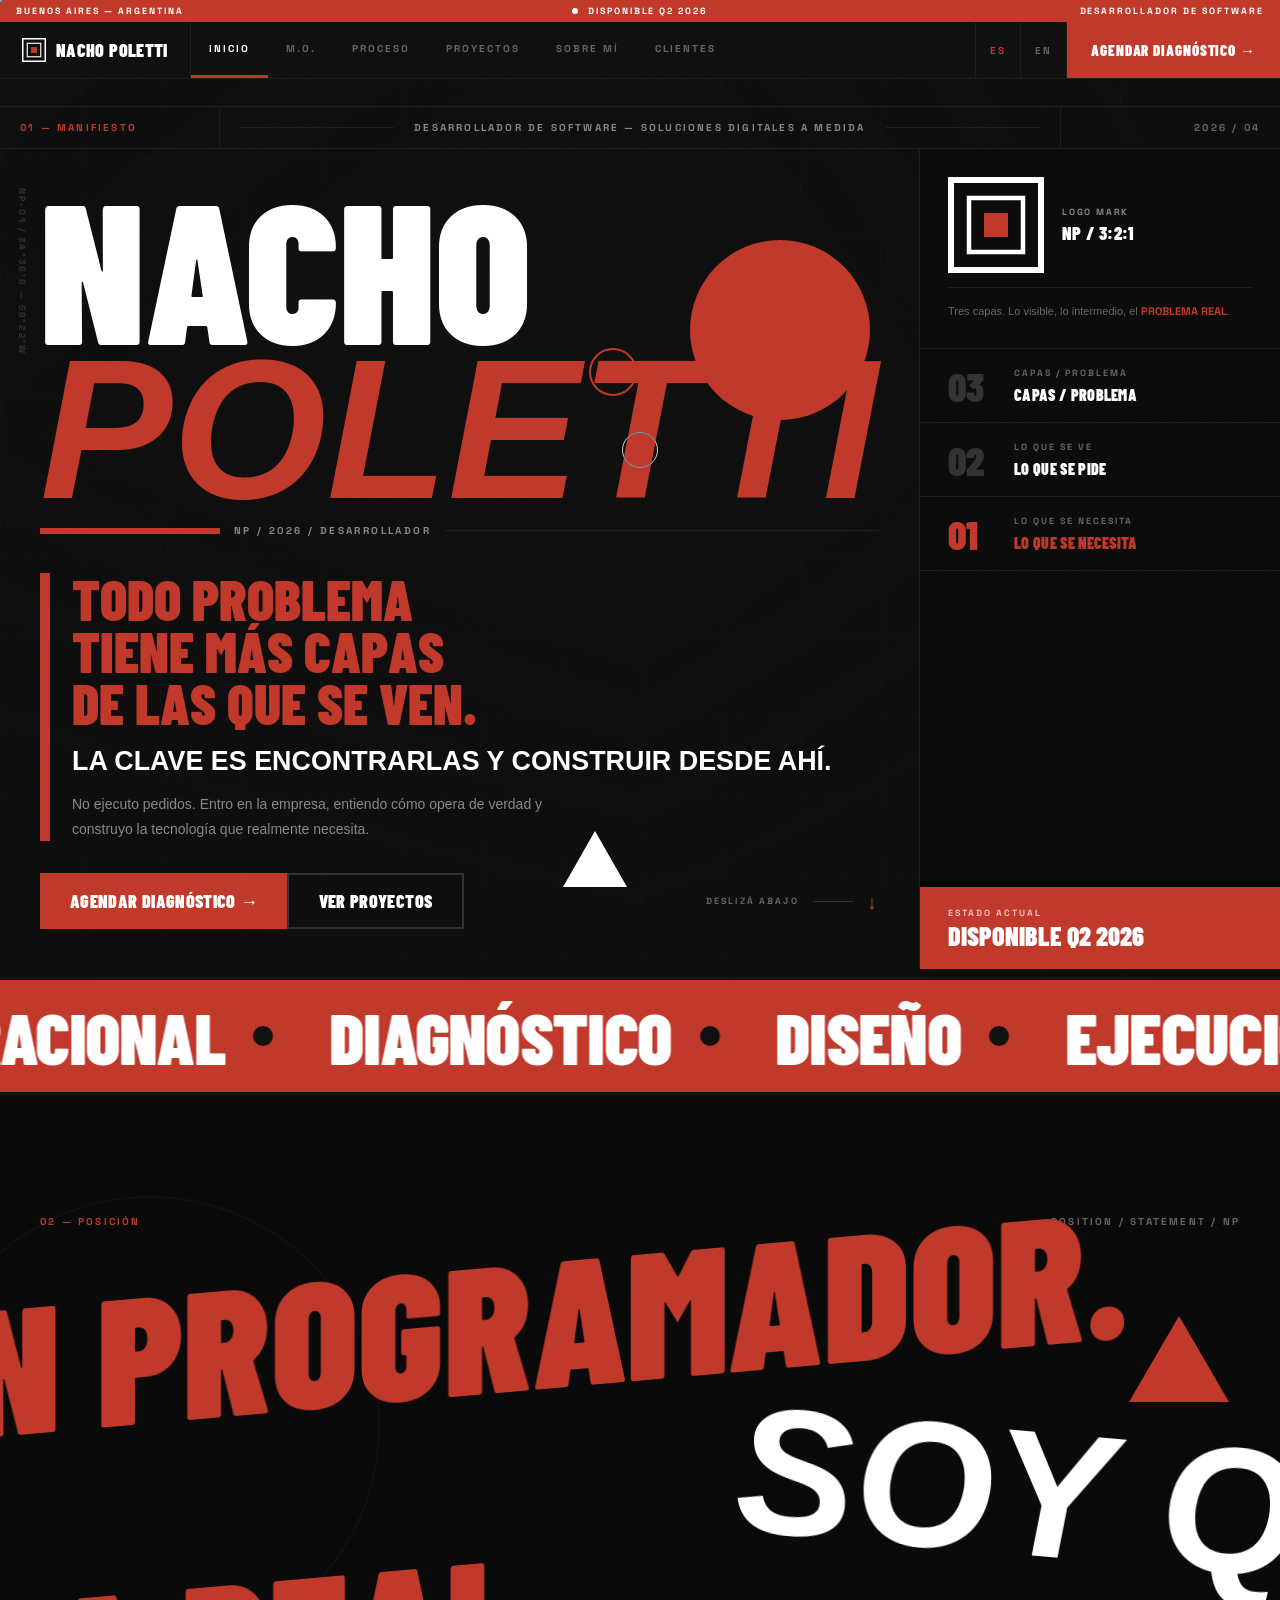
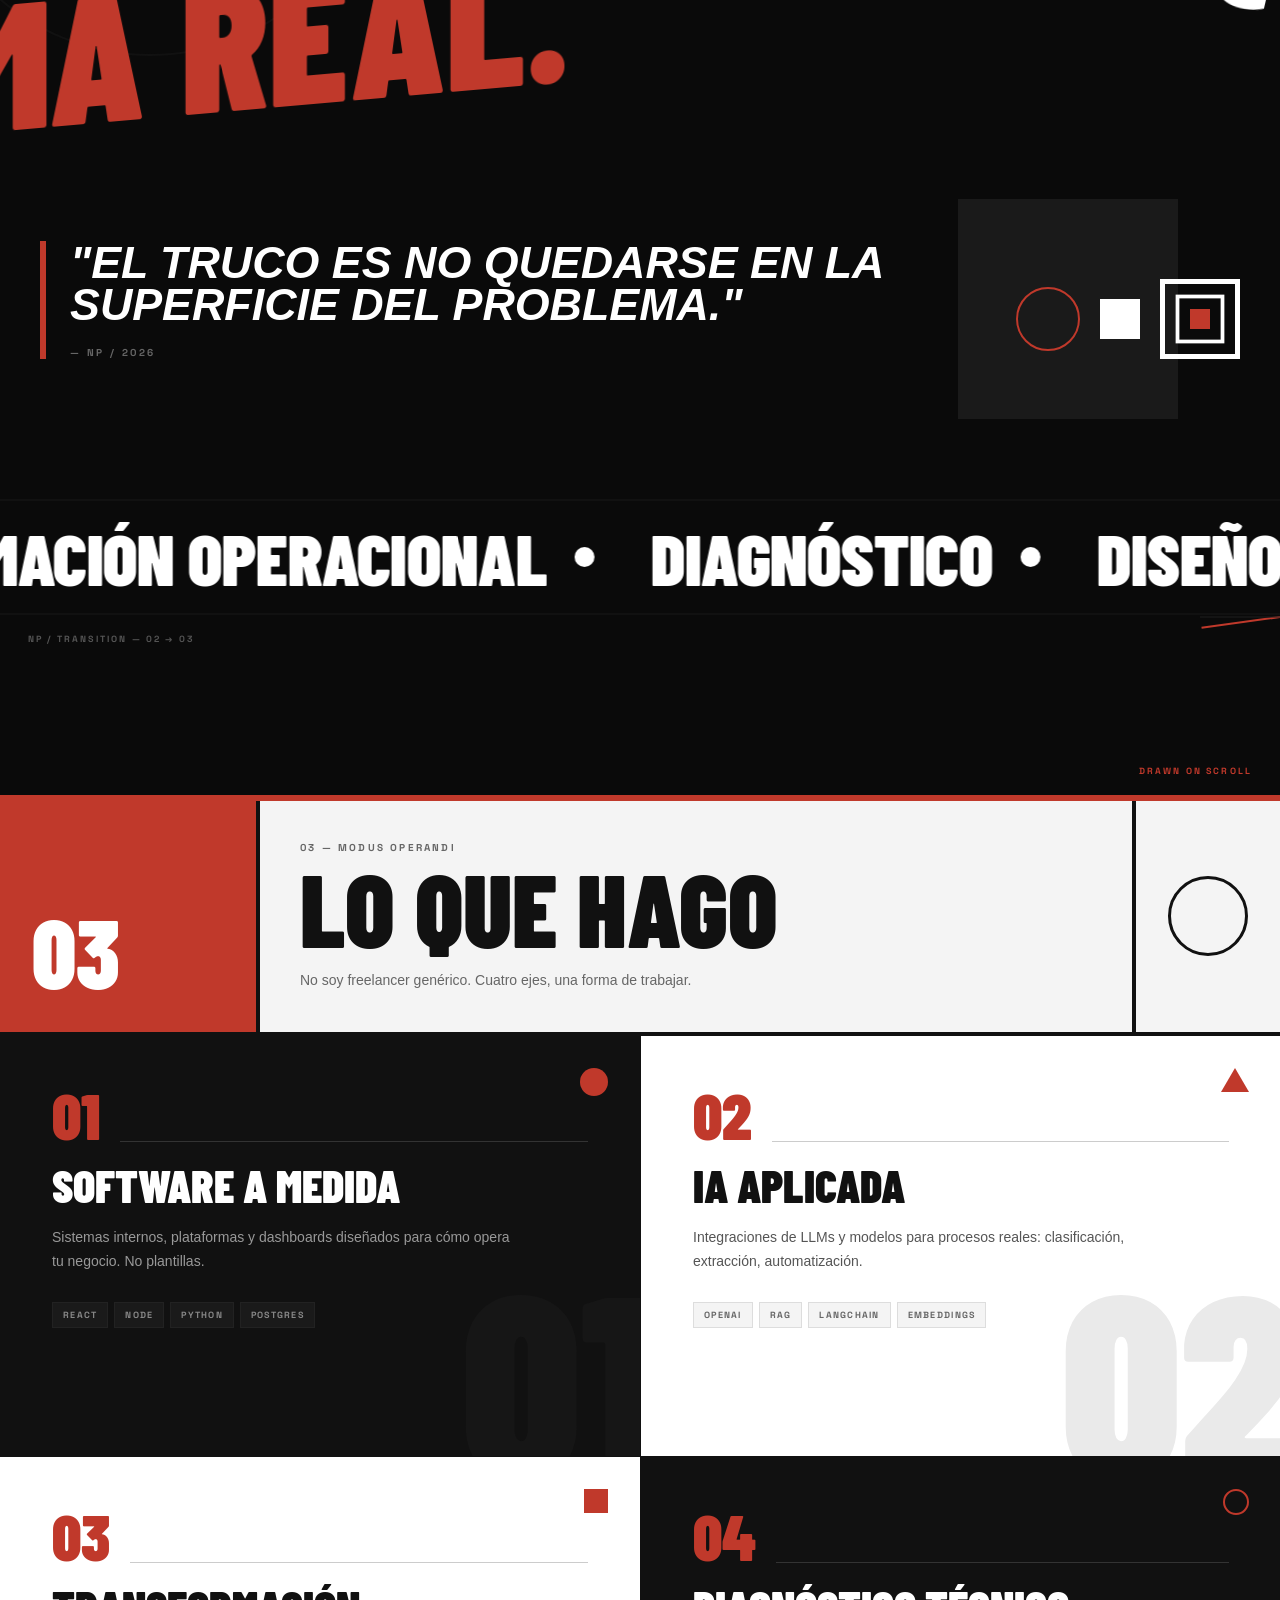
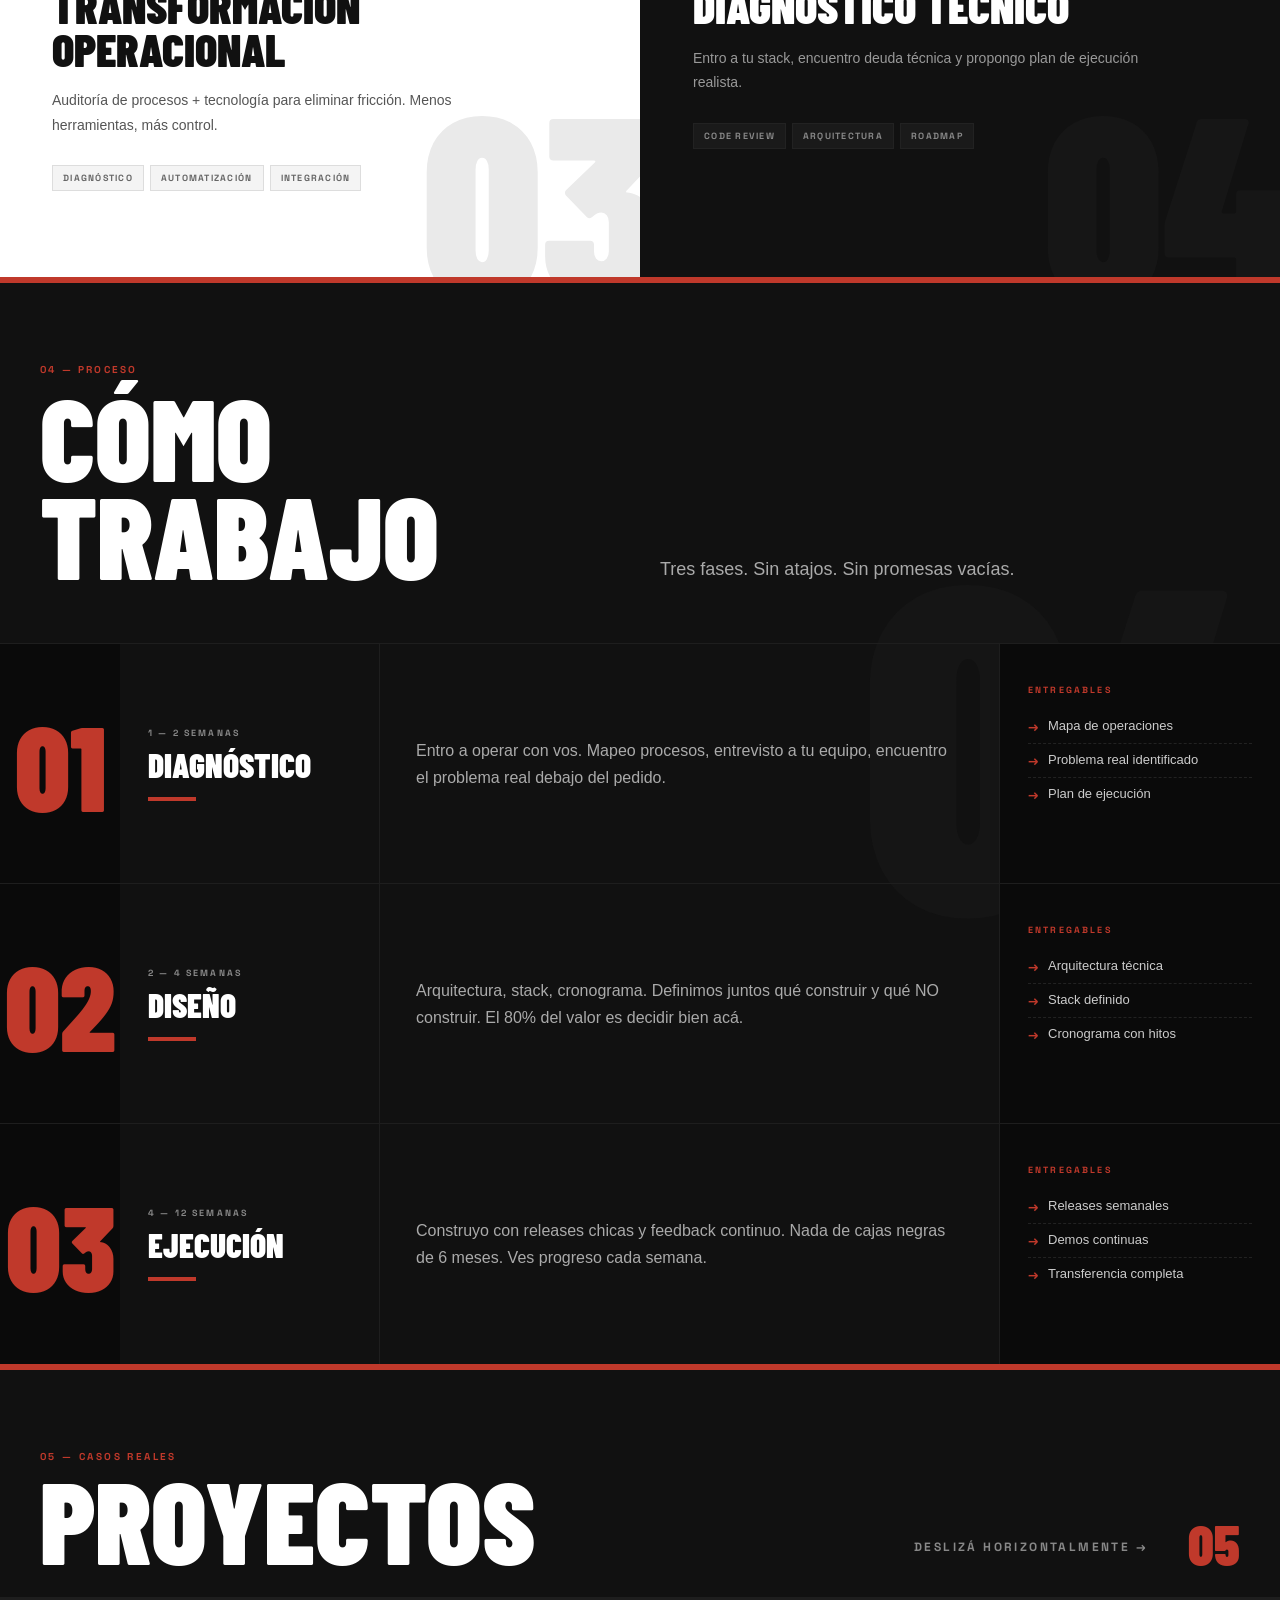
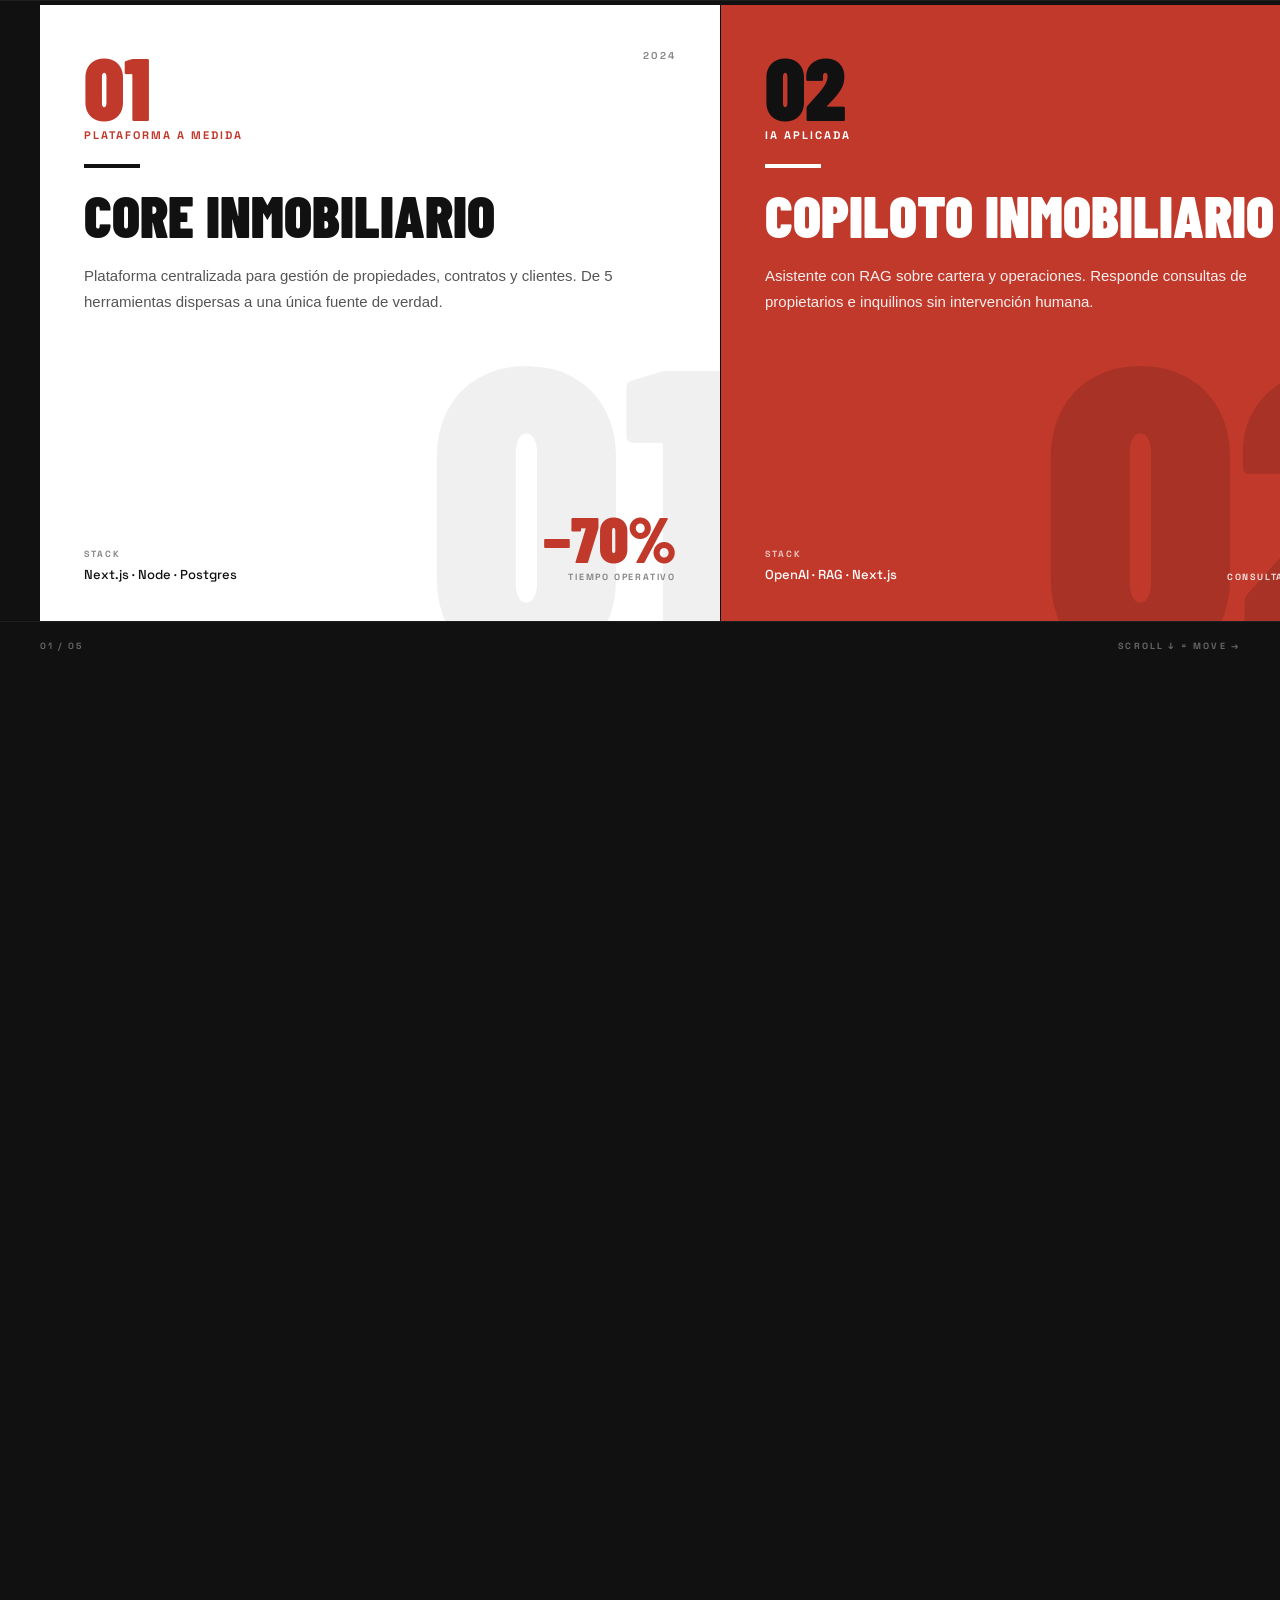
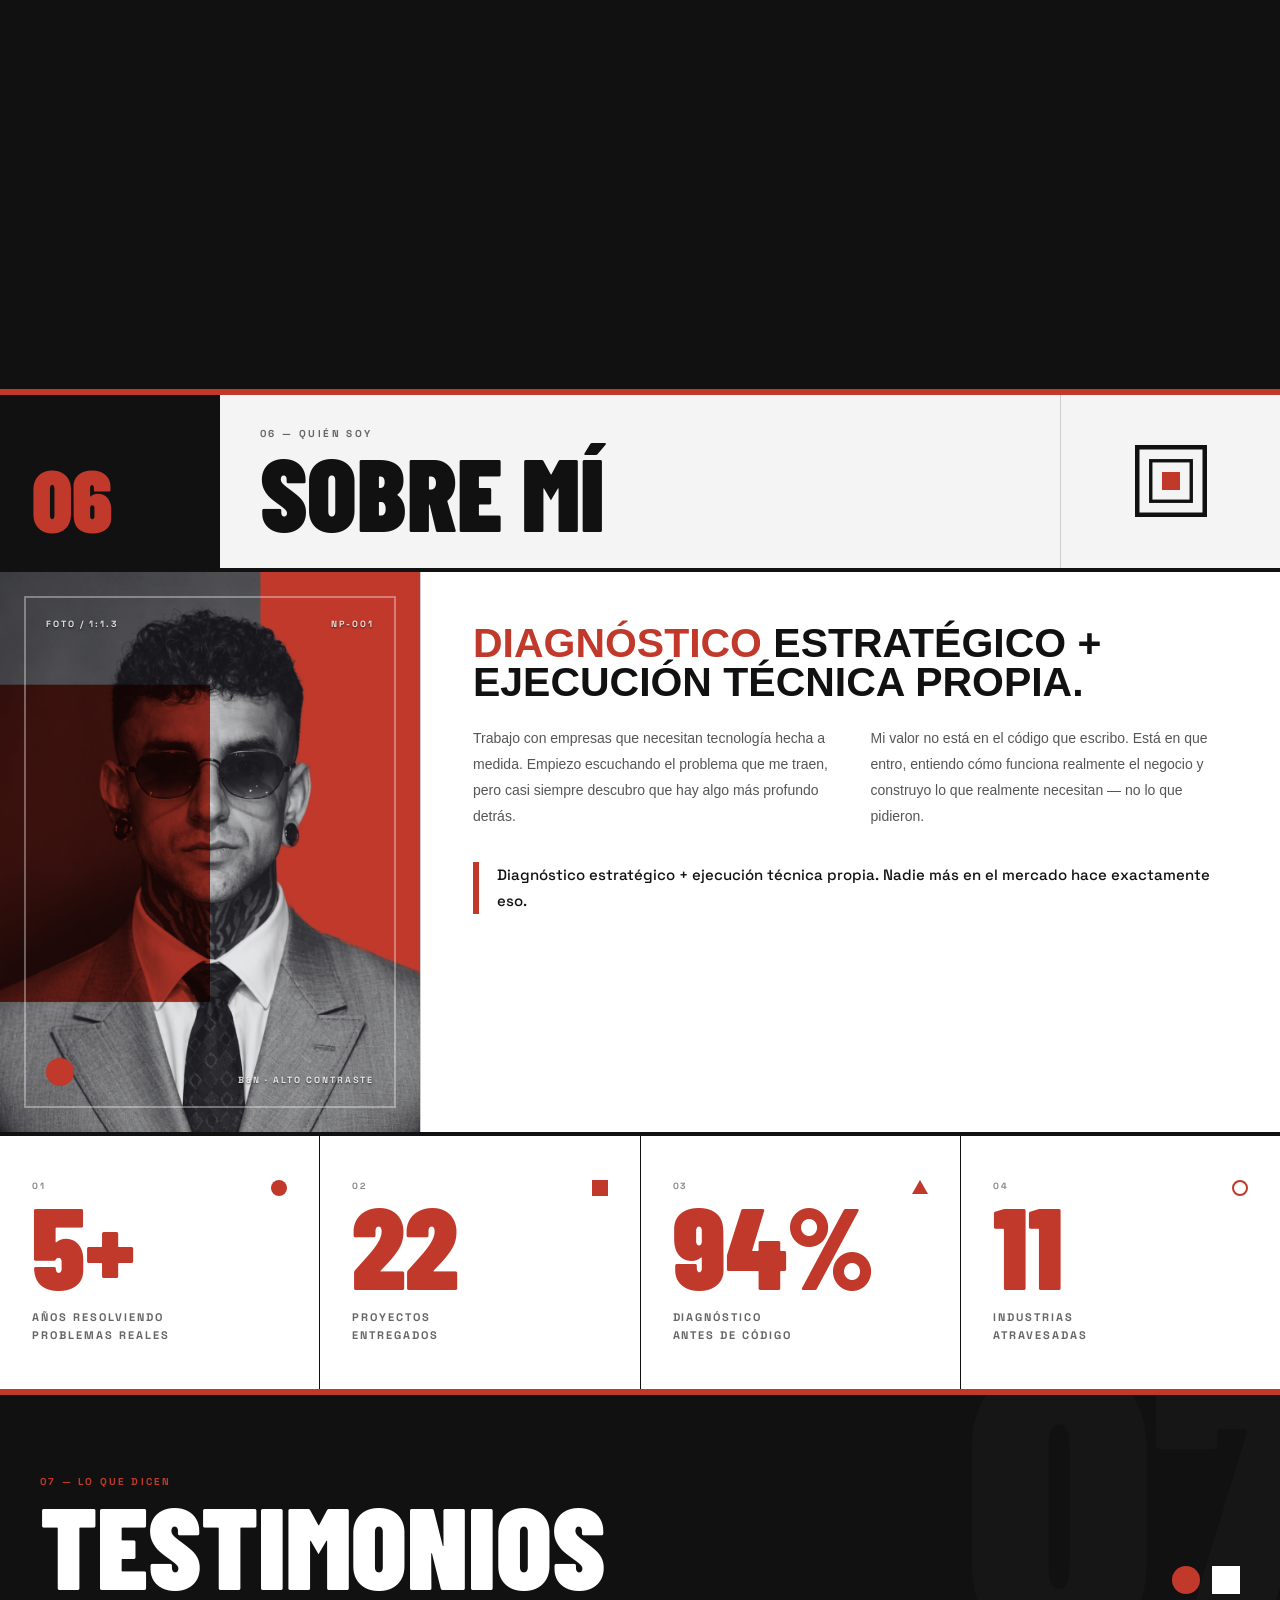
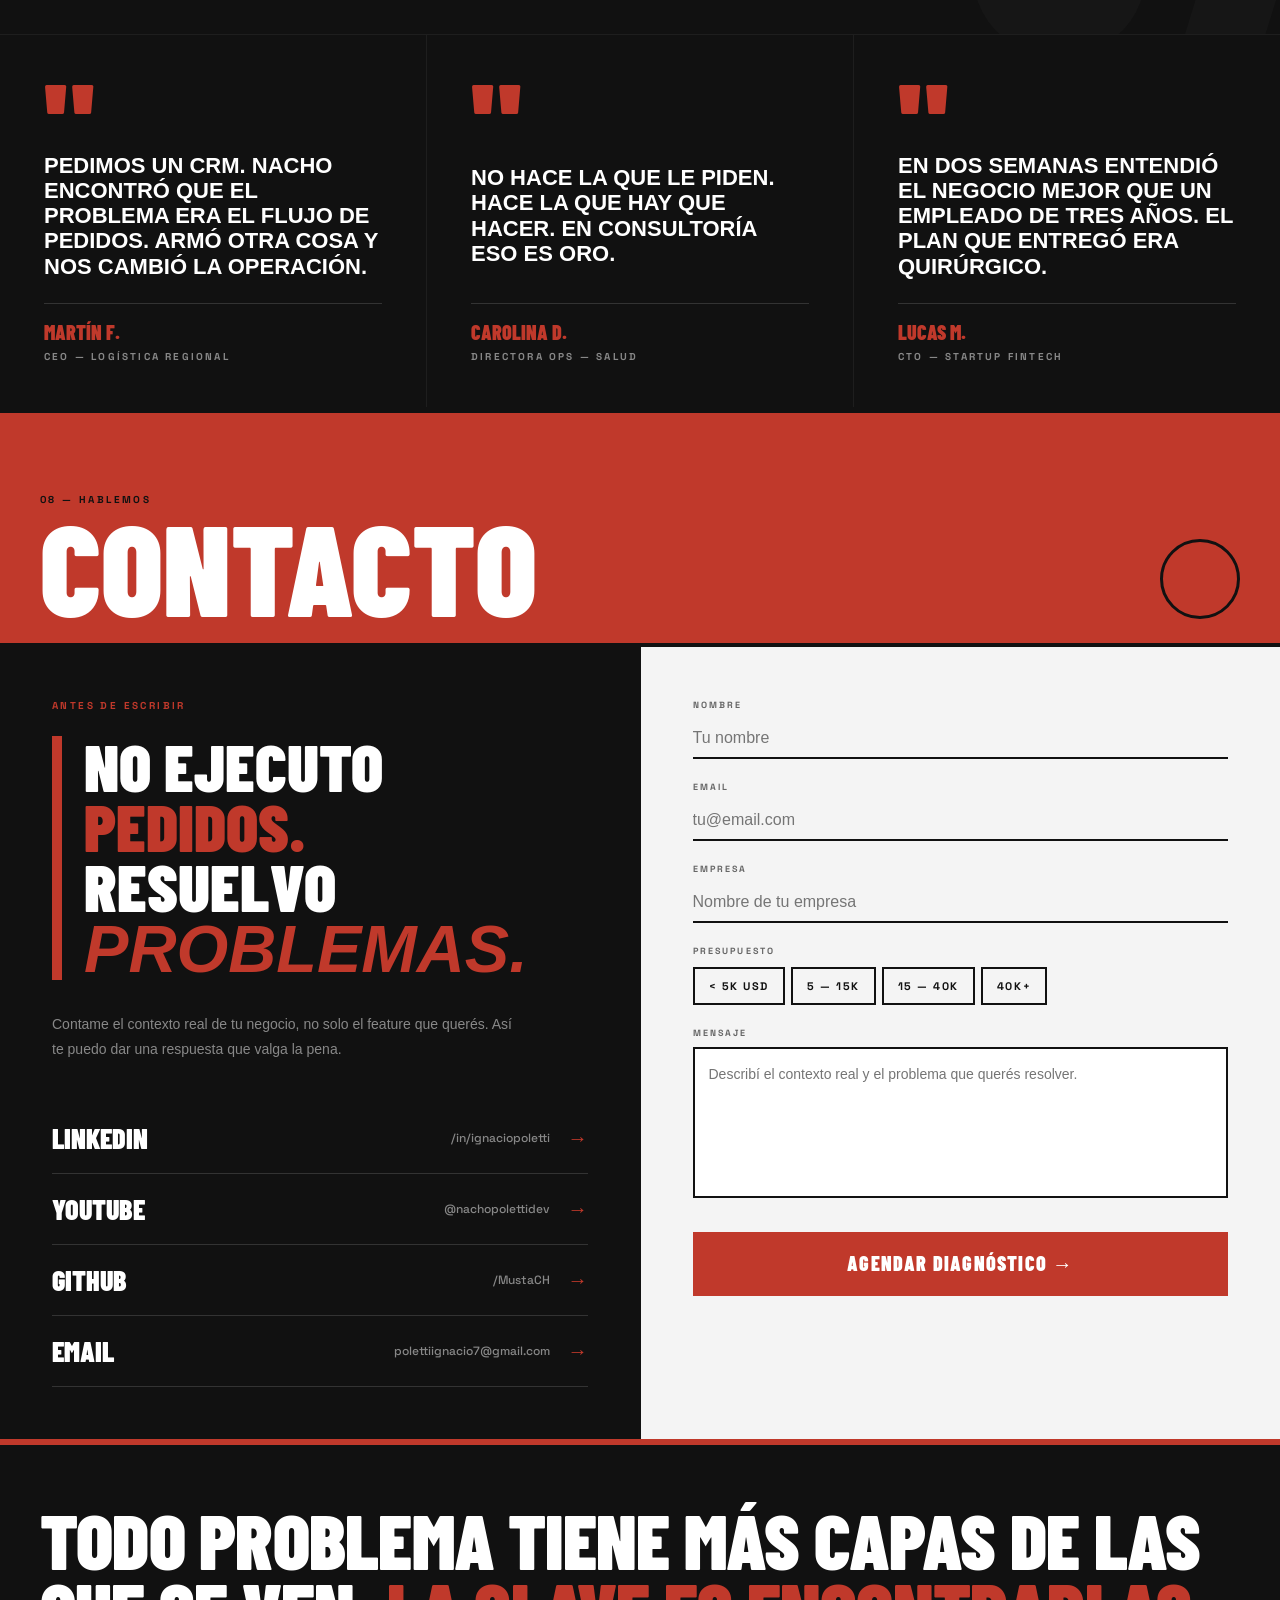
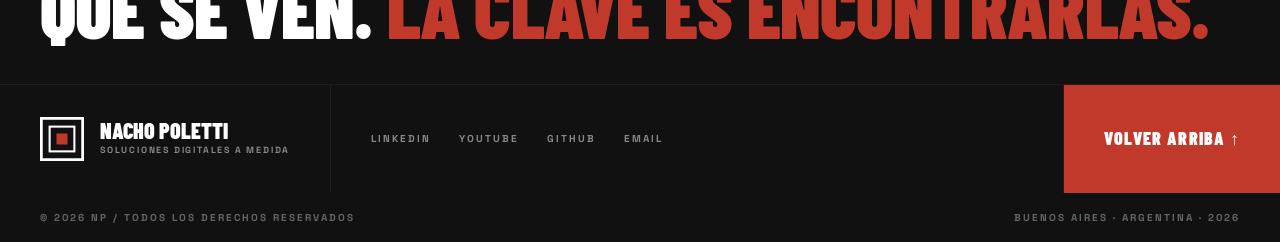
==== commit e2e36884: "Add favicon Co-Authored-By: Claude Opus 4.7 <noreply@anthropic.com>" ====
--- a/index.html
+++ b/index.html
@@ -5,6 +5,8 @@
   <meta name="viewport" content="width=device-width, initial-scale=1.0" />
   <meta name="description" content="Nacho Poletti — Desarrollador de Software. Soluciones digitales a medida: software, IA aplicada y transformación operacional." />
   <title>Nacho Poletti — Desarrollador de Software</title>
+  <link rel="icon" type="image/png" href="assets/favicon.png" />
+  <link rel="apple-touch-icon" href="assets/favicon.png" />
   <link rel="stylesheet" href="colors_and_type.css" />
   <style>
     /* ── RESET ─────────────────────────────────────────── */
--- a/colors_and_type.css
+++ b/colors_and_type.css
@@ -0,0 +1,250 @@
+/* ============================================================
+   NACHO POLETTI — DESIGN SYSTEM TOKENS
+   colors_and_type.css
+   ============================================================ */
+
+/* ── WEBFONTS ──────────────────────────────────────────────── */
+@font-face {
+  font-family: 'Barlow Condensed';
+  src: url('fonts/BarlowCondensed-Bold.ttf') format('truetype');
+  font-weight: 700; font-style: normal;
+}
+@font-face {
+  font-family: 'Barlow Condensed';
+  src: url('fonts/BarlowCondensed-BoldItalic.ttf') format('truetype');
+  font-weight: 700; font-style: italic;
+}
+@font-face {
+  font-family: 'Barlow Condensed';
+  src: url('fonts/BarlowCondensed-ExtraBold.ttf') format('truetype');
+  font-weight: 800; font-style: normal;
+}
+@font-face {
+  font-family: 'Barlow Condensed';
+  src: url('fonts/BarlowCondensed-ExtraBoldItalic.ttf') format('truetype');
+  font-weight: 800; font-style: italic;
+}
+@font-face {
+  font-family: 'Barlow Condensed';
+  src: url('fonts/BarlowCondensed-Black.ttf') format('truetype');
+  font-weight: 900; font-style: normal;
+}
+@font-face {
+  font-family: 'Barlow Condensed';
+  src: url('fonts/BarlowCondensed-BlackItalic.ttf') format('truetype');
+  font-weight: 900; font-style: italic;
+}
+@font-face {
+  font-family: 'Space Grotesk';
+  src: url('fonts/SpaceGrotesk-Light.ttf') format('truetype');
+  font-weight: 300; font-style: normal;
+}
+@font-face {
+  font-family: 'Space Grotesk';
+  src: url('fonts/SpaceGrotesk-Regular.ttf') format('truetype');
+  font-weight: 400; font-style: normal;
+}
+@font-face {
+  font-family: 'Space Grotesk';
+  src: url('fonts/SpaceGrotesk-Medium.ttf') format('truetype');
+  font-weight: 500; font-style: normal;
+}
+@font-face {
+  font-family: 'Space Grotesk';
+  src: url('fonts/SpaceGrotesk-SemiBold.ttf') format('truetype');
+  font-weight: 600; font-style: normal;
+}
+@font-face {
+  font-family: 'Space Grotesk';
+  src: url('fonts/SpaceGrotesk-Bold.ttf') format('truetype');
+  font-weight: 700; font-style: normal;
+}
+
+/* ── BASE COLOR TOKENS ─────────────────────────────────────── */
+:root {
+  /* Raw palette */
+  --np-black:  #111111;
+  --np-dark:   #2C2C2C;
+  --np-red:    #C0392B;
+  --np-mid:    #666666;
+  --np-light:  #F4F4F4;
+  --np-white:  #FFFFFF;
+  --np-border: #E0E0E0;
+  --np-divider:#1E1E1E;  /* dark-mode divider */
+
+  /* Semantic foreground */
+  --fg1:       var(--np-black);   /* primary text */
+  --fg2:       var(--np-dark);    /* dark alt text */
+  --fg3:       var(--np-mid);     /* secondary / muted text */
+  --fg-accent: var(--np-red);     /* accent text / labels */
+
+  /* Semantic background */
+  --bg-primary:   var(--np-black);  /* dark sections */
+  --bg-secondary: var(--np-white);  /* default light */
+  --bg-tertiary:  var(--np-light);  /* alternate light */
+  --bg-accent:    var(--np-red);    /* impact sections */
+
+  /* Border / divider */
+  --border-default: 1px solid var(--np-border);
+  --border-heavy:   4px solid var(--np-black);
+  --border-heavier: 6px solid var(--np-black);
+  --border-accent:  6px solid var(--np-red);
+  --border-dark:    1px solid var(--np-divider);
+
+  /* ── BASE FONT TOKENS ──────────────────────────────────── */
+  --font-display: 'Barlow Condensed', sans-serif;
+  --font-body:    'Space Grotesk', sans-serif;
+
+  /* Display weights (only these two are permitted) */
+  --fw-display-primary:   900;  /* Black — headlines, names */
+  --fw-display-secondary: 800;  /* ExtraBold — sub-headlines */
+
+  /* Body weights */
+  --fw-body-bold:       700;
+  --fw-body-semibold:   600;
+  --fw-body-medium:     500;
+  --fw-body-regular:    400;
+  --fw-body-light:      300;
+
+  /* ── TYPOGRAPHIC SCALE ─────────────────────────────────── */
+  /* Display */
+  --type-display-xl-size:    100px;
+  --type-display-xl-weight:  900;
+  --type-display-xl-leading: 0.85;
+  --type-display-xl-tracking:-0.01em;
+
+  --type-display-l-size:    68px;
+  --type-display-l-weight:  900;
+  --type-display-l-leading: 0.88;
+
+  --type-display-m-size:    44px;
+  --type-display-m-weight:  800;
+  --type-display-m-leading: 0.92;
+
+  /* Body headings */
+  --type-heading-size:    28px;
+  --type-heading-weight:  700;
+  --type-heading-leading: 1.1;
+
+  --type-subheading-size:    20px;
+  --type-subheading-weight:  600;
+  --type-subheading-leading: 1.2;
+
+  /* Body */
+  --type-body-size:    15px;
+  --type-body-weight:  400;
+  --type-body-leading: 1.8;
+
+  --type-body-sm-size:    13px;
+  --type-body-sm-weight:  400;
+  --type-body-sm-leading: 1.75;
+
+  /* Label */
+  --type-label-size:    10px;
+  --type-label-weight:  700;
+  --type-label-leading: 1;
+  --type-label-tracking:0.22em;
+
+  /* ── SPACING SCALE ─────────────────────────────────────── */
+  --space-1:   4px;
+  --space-2:   8px;
+  --space-3:   12px;
+  --space-4:   16px;
+  --space-5:   20px;
+  --space-6:   24px;
+  --space-8:   32px;
+  --space-10:  40px;
+  --space-12:  48px;
+  --space-14:  56px;
+  --space-15:  60px;  /* section padding standard */
+  --space-16:  64px;
+  --space-20:  80px;
+  --space-24:  96px;
+  --space-25: 100px;
+
+  /* ── CORNER RADIUS ─────────────────────────────────────── */
+  --radius: 0;  /* Sharp edges. Always. */
+
+  /* ── SHADOWS ───────────────────────────────────────────── */
+  --shadow: none;  /* No shadows on UI elements */
+}
+
+/* ── SEMANTIC TYPE CLASSES ─────────────────────────────────── */
+
+.np-display-xl {
+  font-family: var(--font-display);
+  font-size: var(--type-display-xl-size);
+  font-weight: var(--type-display-xl-weight);
+  text-transform: uppercase;
+  line-height: var(--type-display-xl-leading);
+  letter-spacing: var(--type-display-xl-tracking);
+}
+
+.np-display-l {
+  font-family: var(--font-display);
+  font-size: var(--type-display-l-size);
+  font-weight: var(--type-display-l-weight);
+  text-transform: uppercase;
+  line-height: var(--type-display-l-leading);
+}
+
+.np-display-m {
+  font-family: var(--font-display);
+  font-size: var(--type-display-m-size);
+  font-weight: var(--type-display-m-weight);
+  text-transform: uppercase;
+  line-height: var(--type-display-m-leading);
+}
+
+.np-heading {
+  font-family: var(--font-body);
+  font-size: var(--type-heading-size);
+  font-weight: var(--type-heading-weight);
+  line-height: var(--type-heading-leading);
+}
+
+.np-subheading {
+  font-family: var(--font-body);
+  font-size: var(--type-subheading-size);
+  font-weight: var(--type-subheading-weight);
+  line-height: var(--type-subheading-leading);
+}
+
+.np-body {
+  font-family: var(--font-body);
+  font-size: var(--type-body-size);
+  font-weight: var(--type-body-weight);
+  line-height: var(--type-body-leading);
+}
+
+.np-body-sm {
+  font-family: var(--font-body);
+  font-size: var(--type-body-sm-size);
+  font-weight: var(--type-body-sm-weight);
+  line-height: var(--type-body-sm-leading);
+}
+
+.np-label {
+  font-family: var(--font-body);
+  font-size: var(--type-label-size);
+  font-weight: var(--type-label-weight);
+  text-transform: uppercase;
+  letter-spacing: var(--type-label-tracking);
+  line-height: var(--type-label-leading);
+}
+
+/* ── UTILITY CLASSES ───────────────────────────────────────── */
+.np-red    { color: var(--np-red); }
+.np-mid    { color: var(--np-mid); }
+.np-white  { color: var(--np-white); }
+.np-black  { color: var(--np-black); }
+
+.bg-black  { background: var(--np-black); }
+.bg-white  { background: var(--np-white); }
+.bg-light  { background: var(--np-light); }
+.bg-red    { background: var(--np-red); }
+
+/* Section divider utilities */
+.border-top-heavy  { border-top:  var(--border-heavy); }
+.border-top-accent { border-top:  var(--border-accent); }
+.border-bot-accent { border-bottom: var(--border-accent); }
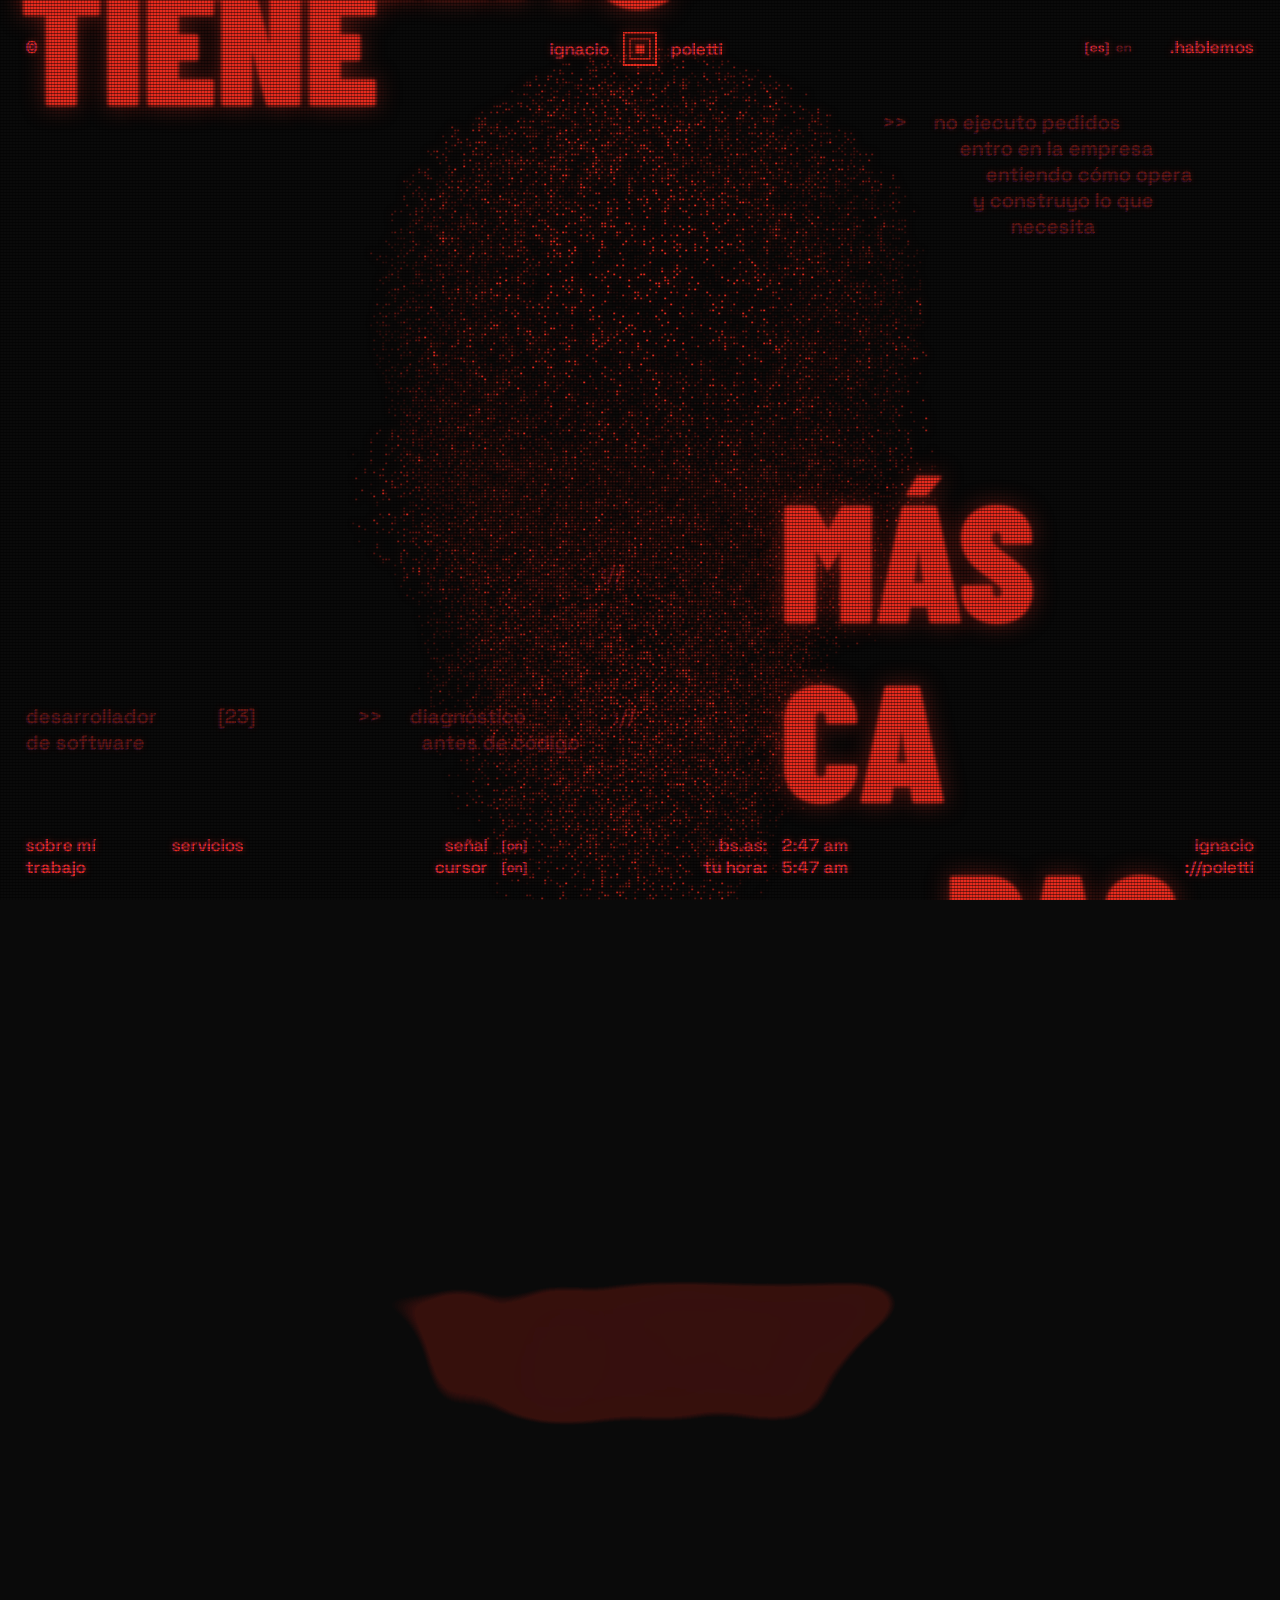
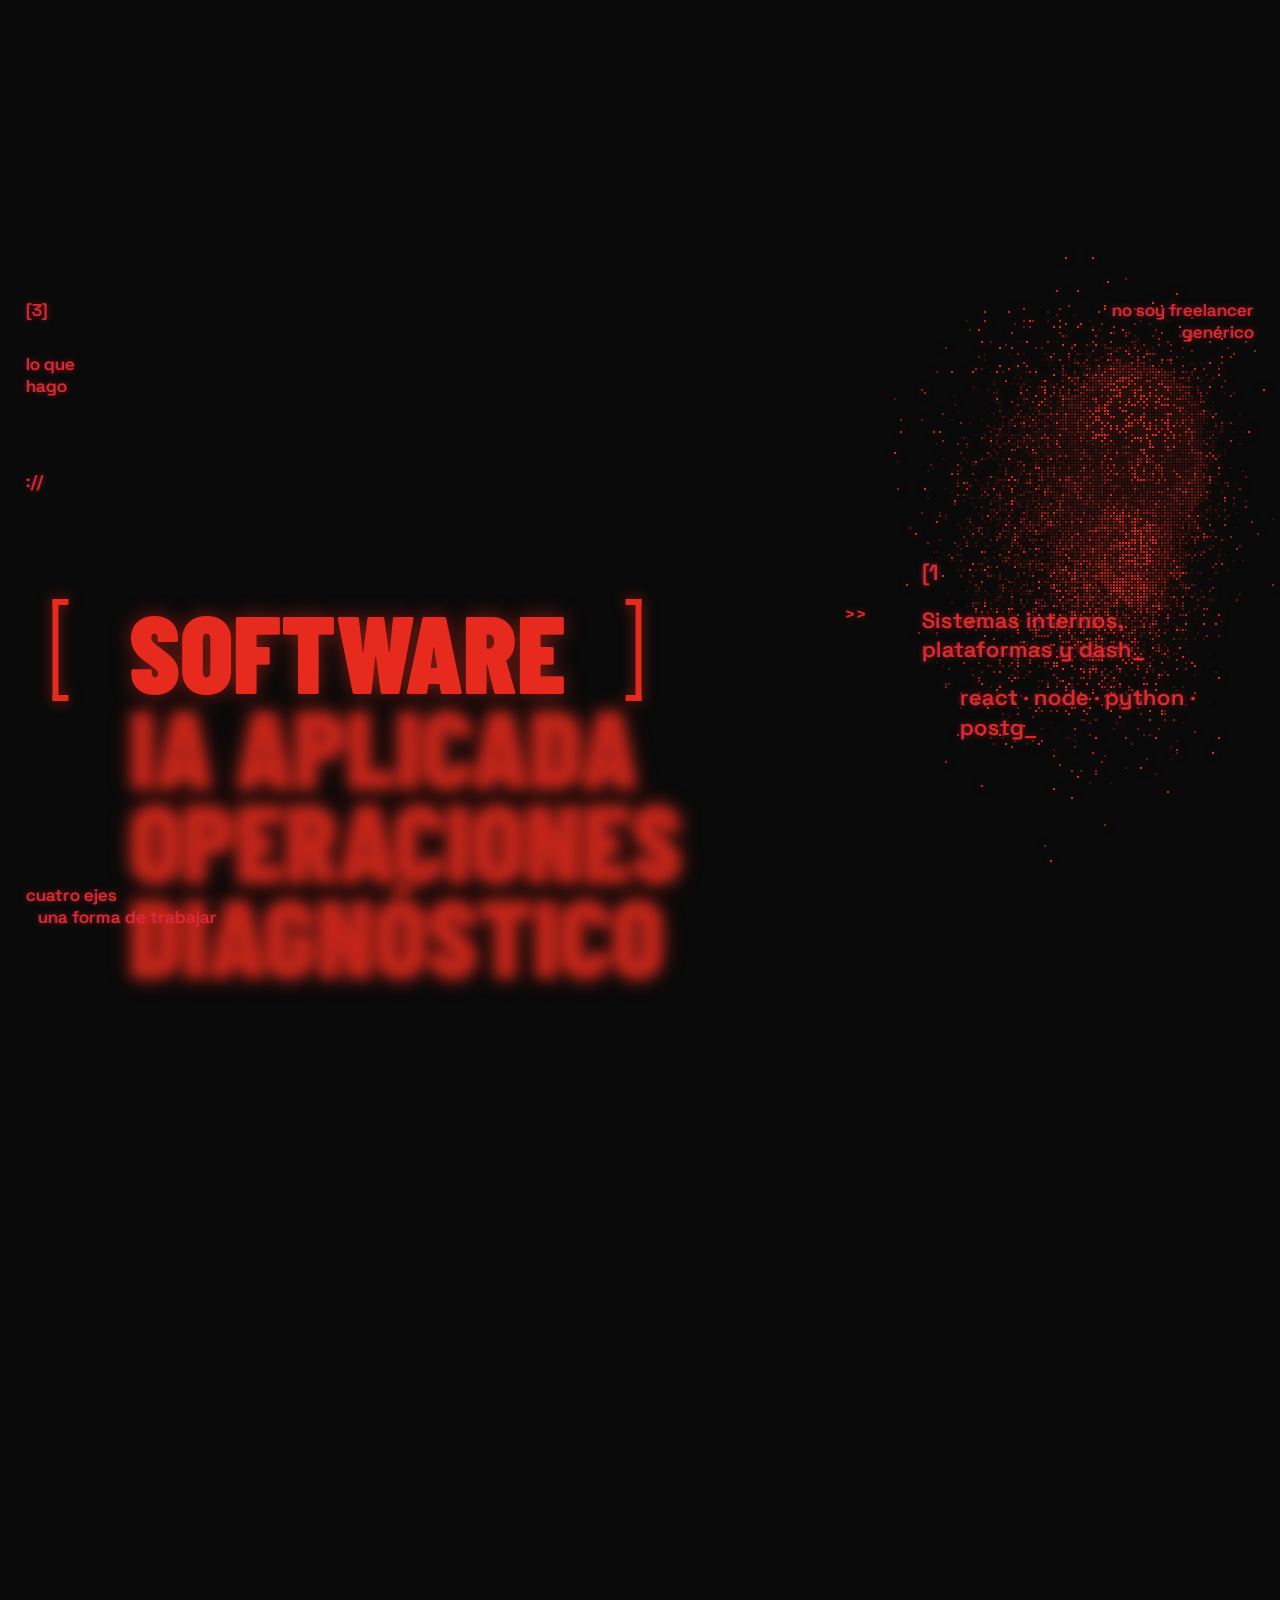
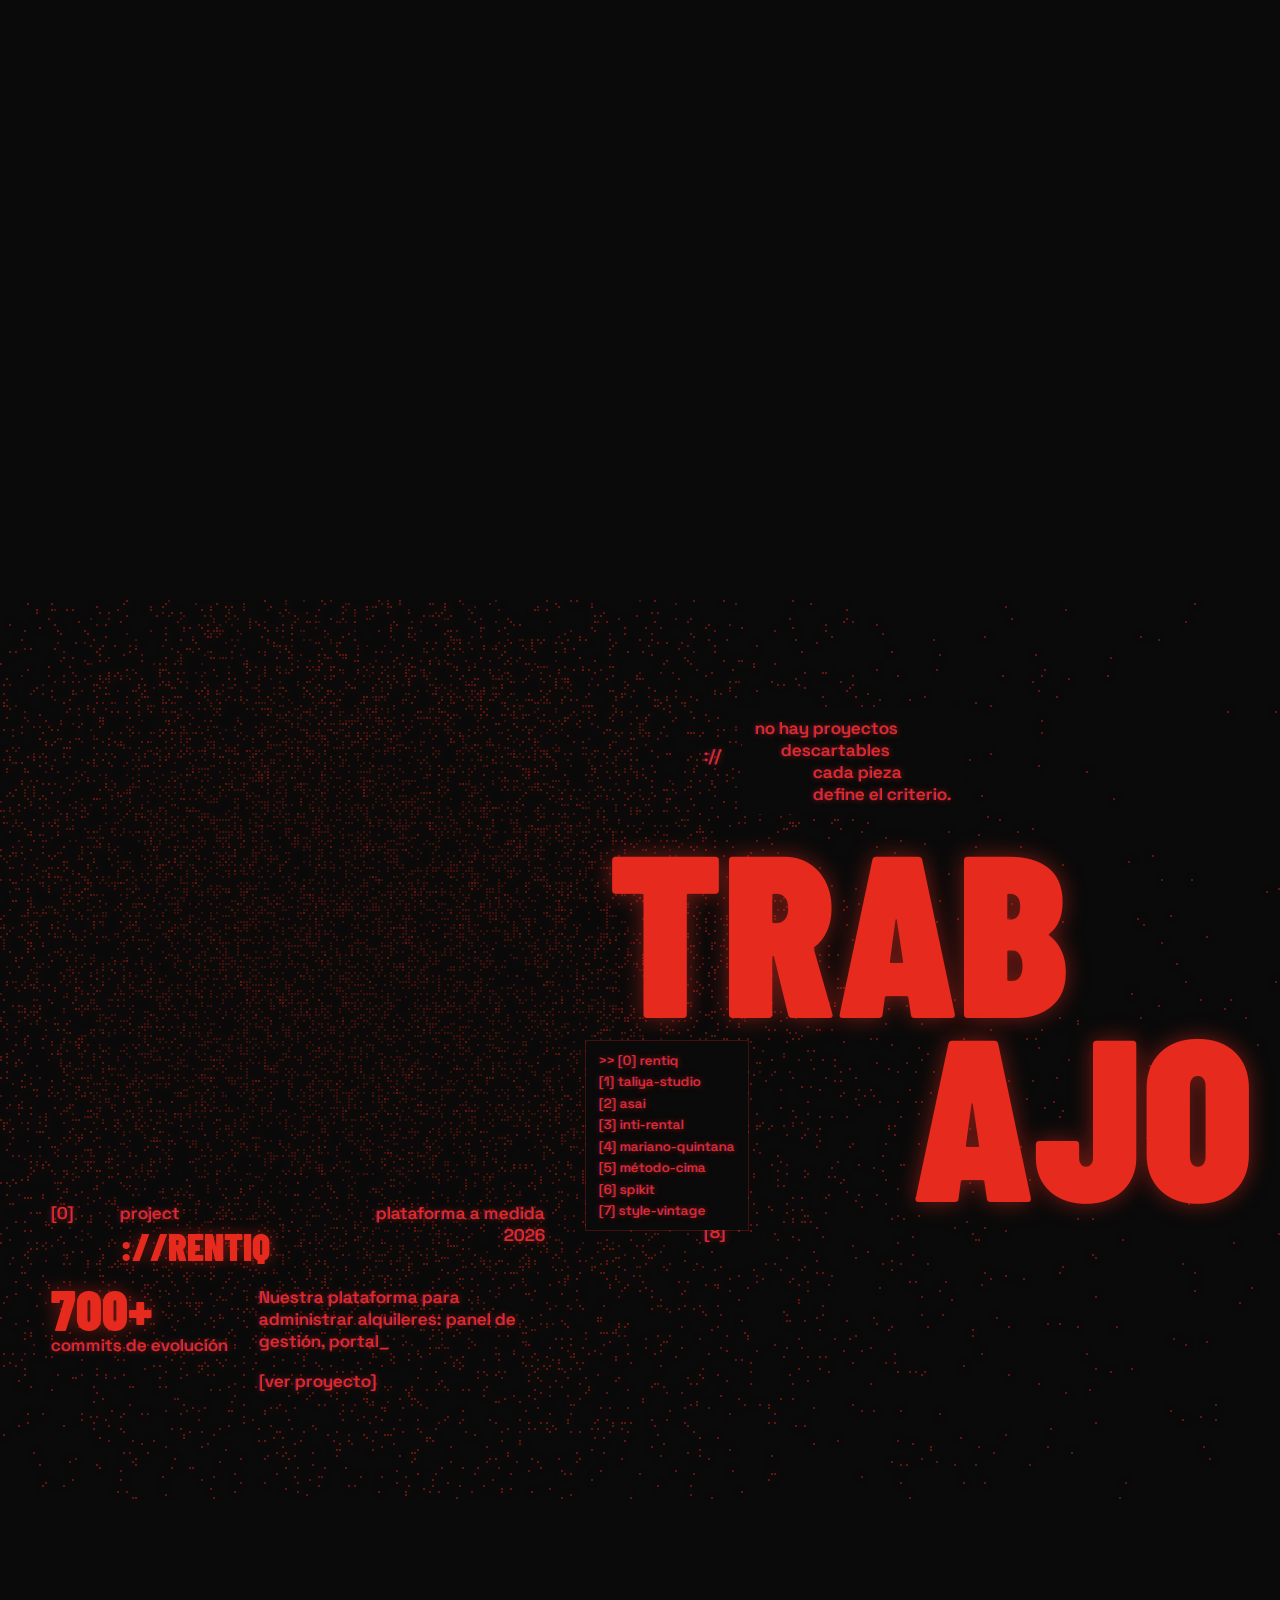
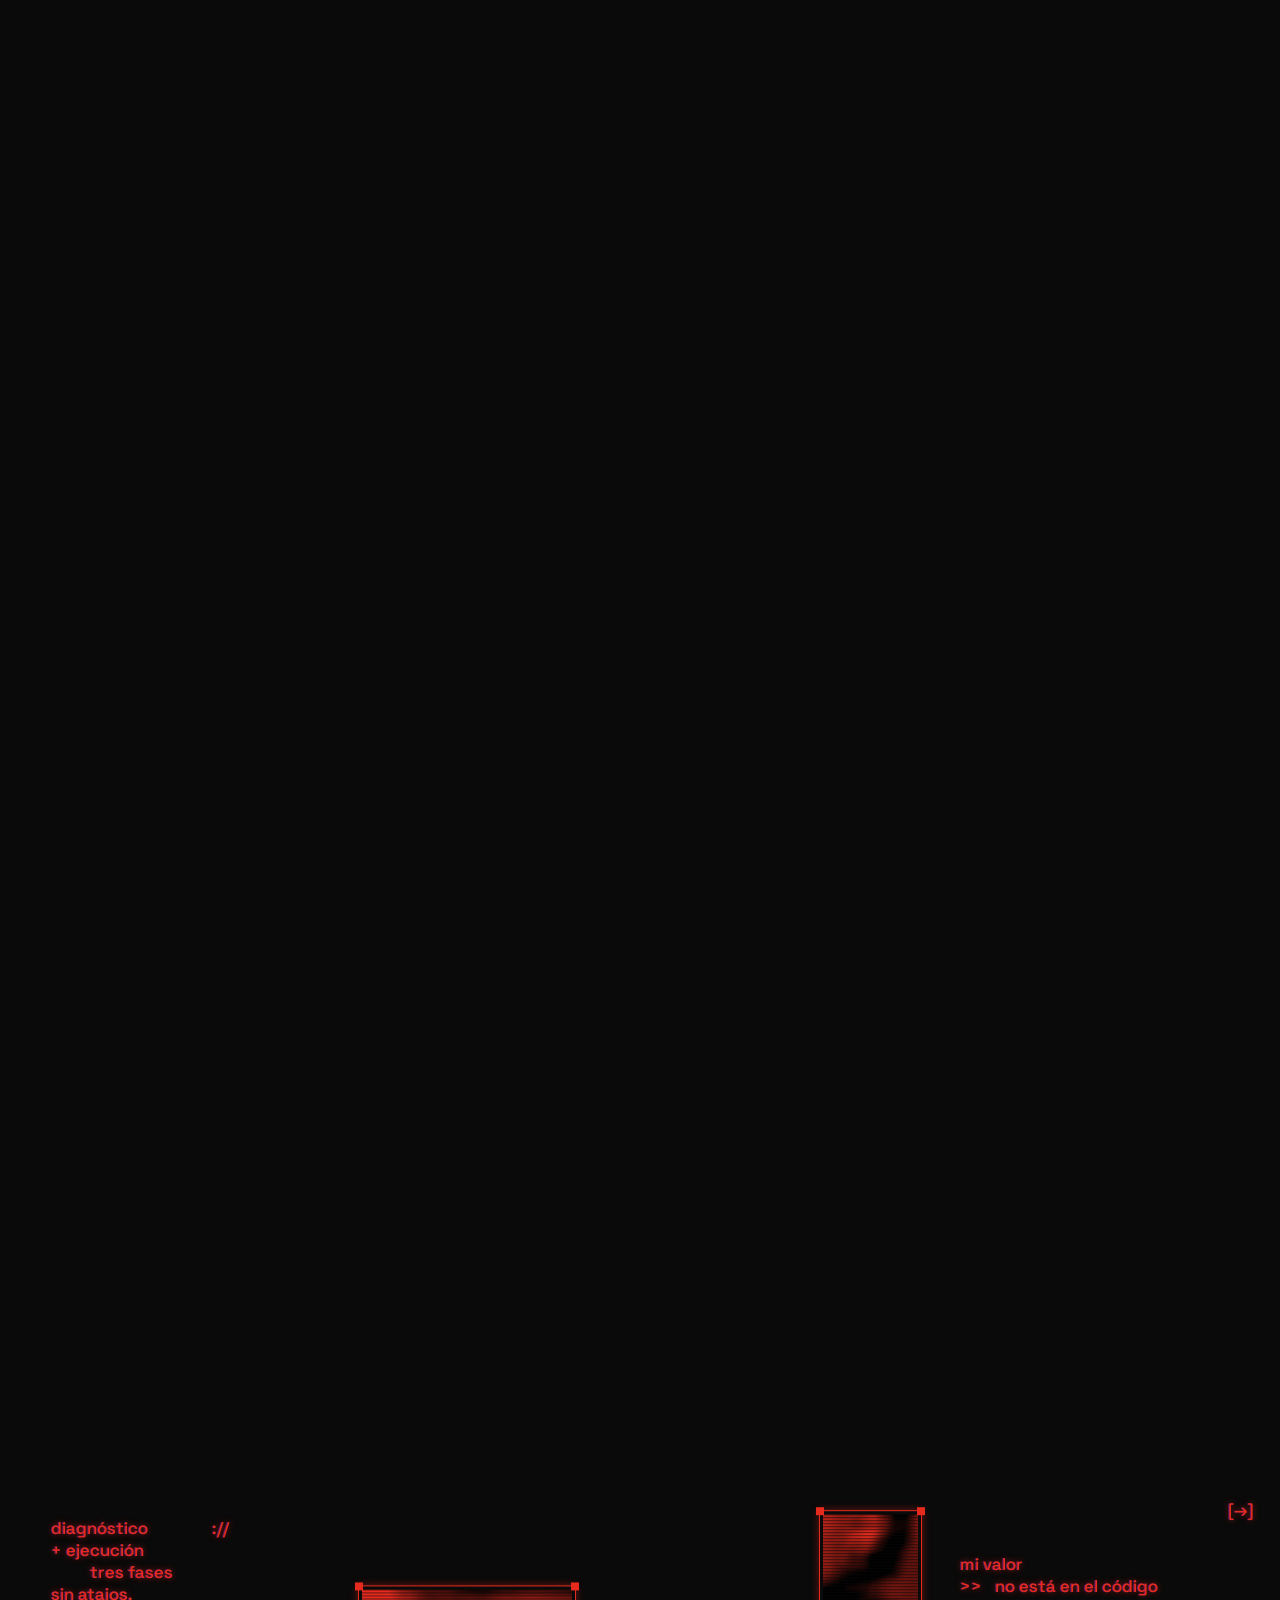
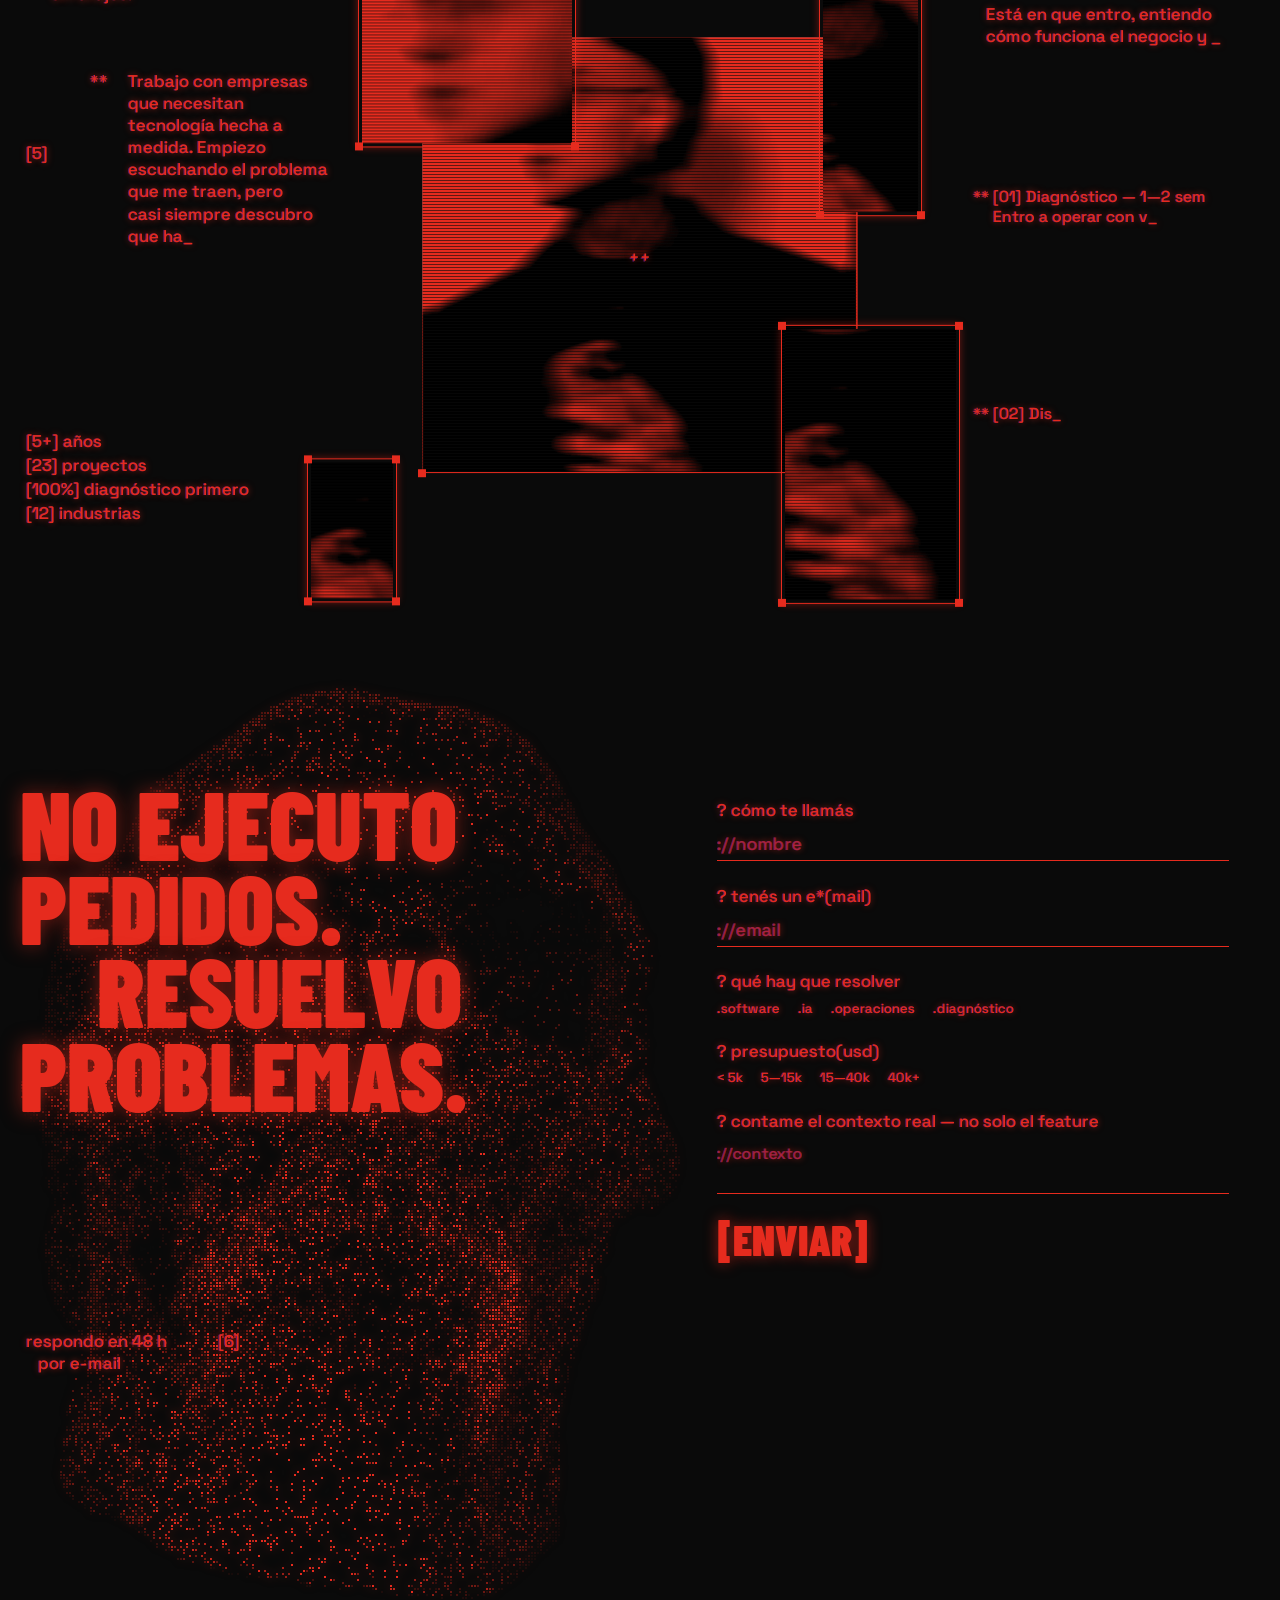
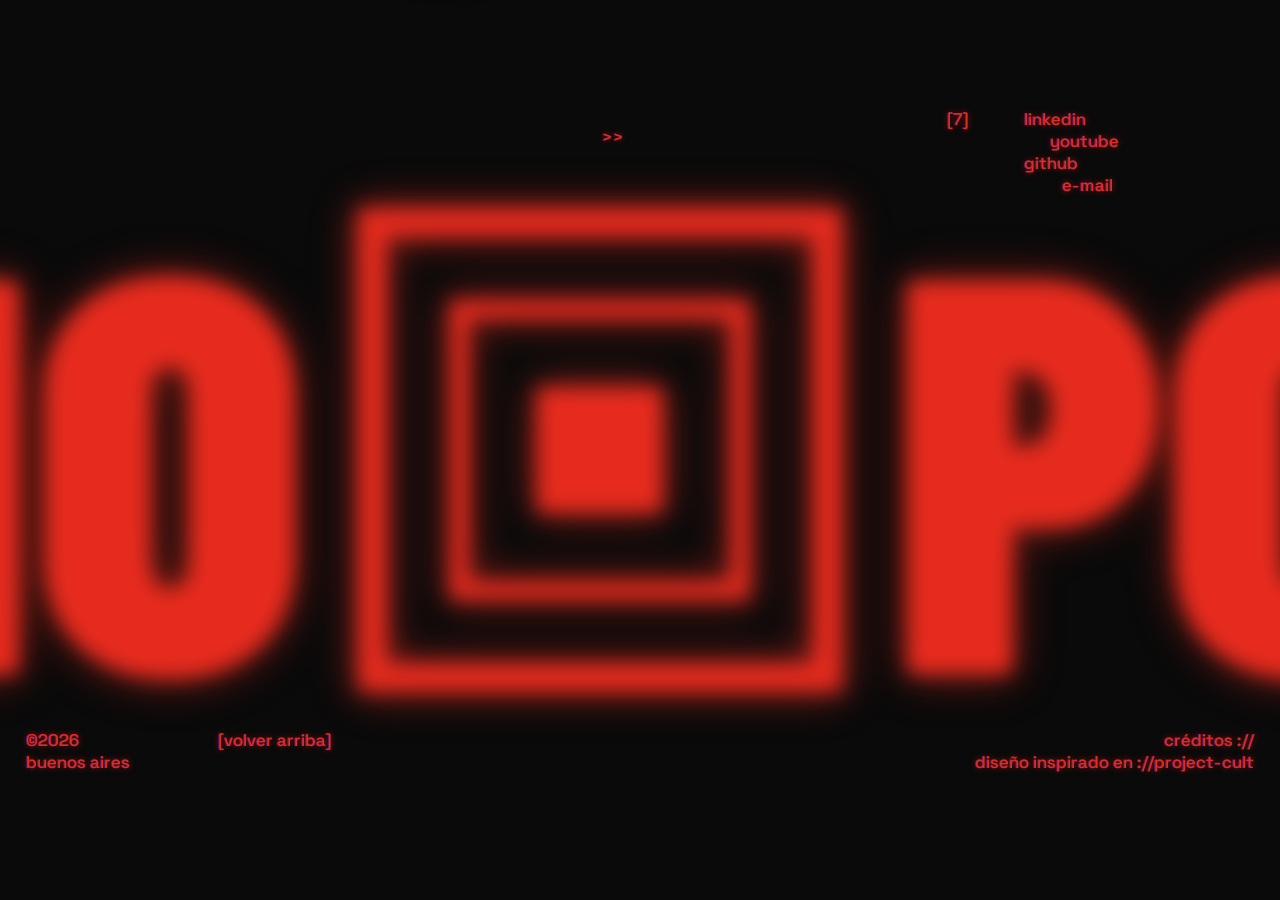
==== commit 4243a726: "Redesign: minimalist portfolio from Claude Design Replaces the previous landing with the "Portfolio " ====
--- a/index.html
+++ b/index.html
@@ -1,2519 +1,493 @@
 <!DOCTYPE html>
 <html lang="es">
 <head>
-  <meta charset="UTF-8" />
-  <meta name="viewport" content="width=device-width, initial-scale=1.0" />
-  <meta name="description" content="Nacho Poletti — Desarrollador de Software. Soluciones digitales a medida: software, IA aplicada y transformación operacional." />
-  <title>Nacho Poletti — Desarrollador de Software</title>
-  <link rel="icon" type="image/png" href="assets/favicon.png" />
-  <link rel="apple-touch-icon" href="assets/favicon.png" />
-  <link rel="stylesheet" href="colors_and_type.css" />
-  <style>
-    /* ── RESET ─────────────────────────────────────────── */
-    *, *::before, *::after { box-sizing: border-box; margin: 0; padding: 0; }
-    html, body {
-      background: var(--np-black);
-      color: var(--np-white);
-      font-family: var(--font-body);
-      overflow-x: clip;
-      scroll-behavior: smooth;
-    }
-    body { cursor: none; }
-    a { text-decoration: none; color: inherit; cursor: none; }
-    button, input, textarea, select { font-family: inherit; cursor: none; border: 0; background: transparent; color: inherit; }
-    img, svg { display: block; max-width: 100%; }
-    ul { list-style: none; }
-
-    ::-webkit-scrollbar { width: 6px; height: 6px; }
-    ::-webkit-scrollbar-track { background: #0a0a0a; }
-    ::-webkit-scrollbar-thumb { background: var(--np-red); }
-    ::selection { background: var(--np-red); color: var(--np-white); }
-
-    /* ── NOISE OVERLAY ─────────────────────────────────── */
-    .noise-layer {
-      pointer-events: none;
-      position: fixed; inset: 0; z-index: 9998;
-      opacity: 0.04; mix-blend-mode: overlay;
-      background-image: url("data:image/svg+xml;utf8,<svg xmlns='http://www.w3.org/2000/svg' width='200' height='200'><filter id='n'><feTurbulence baseFrequency='0.9' numOctaves='2' stitchTiles='stitch'/></filter><rect width='100%' height='100%' filter='url(%23n)' opacity='0.7'/></svg>");
-    }
-
-    /* ── MARQUEE ANIMATION ─────────────────────────────── */
-    @keyframes marquee-l { from { transform: translateX(0); } to { transform: translateX(-50%); } }
-    @keyframes marquee-r { from { transform: translateX(-50%); } to { transform: translateX(0); } }
-    .marquee-track { display: inline-flex; white-space: nowrap; animation: marquee-l 40s linear infinite; }
-    .marquee-track.reverse { animation: marquee-r 45s linear infinite; }
-
-    /* ── FADE-UP UTILITY ───────────────────────────────── */
-    .fade-up { opacity: 0; transform: translateY(40px); transition: opacity .8s ease, transform .8s cubic-bezier(.2,.9,.3,1); }
-    .fade-up.in { opacity: 1; transform: translateY(0); }
-
-    .no-scrollbar::-webkit-scrollbar { display: none; }
-    .no-scrollbar { scrollbar-width: none; }
-
-    /* ── CUSTOM CURSOR ─────────────────────────────────── */
-    .np-cursor-ring, .np-cursor-dot {
-      position: fixed; top: 0; left: 0; pointer-events: none;
-      z-index: 99999; border-radius: 50%;
-      transform: translate(-50%, -50%);
-      will-change: transform, width, height;
-    }
-    .np-cursor-ring {
-      width: 36px; height: 36px;
-      border: 1.5px solid var(--np-white);
-      mix-blend-mode: difference;
-      opacity: .85;
-      transition: width .25s cubic-bezier(.2,.9,.3,1), height .25s cubic-bezier(.2,.9,.3,1),
-                  border-color .25s ease, opacity .25s ease;
-    }
-    .np-cursor-ring.link {
-      width: 72px; height: 72px;
-      background: transparent;
-      border-color: var(--np-red);
-      border-width: 2px;
-      mix-blend-mode: normal;
-      opacity: 1;
-    }
-    .np-cursor-dot {
-      width: 4px; height: 4px;
-      background: var(--np-white);
-      mix-blend-mode: difference;
-    }
-
-    @media (hover: none) {
-      body, a, button, input, textarea, select { cursor: auto; }
-      .np-cursor-ring, .np-cursor-dot { display: none !important; }
-    }
-
-    /* ── HEADER ────────────────────────────────────────── */
-    .hdr {
-      position: fixed; top: 0; left: 0; right: 0; z-index: 500;
-      background: rgba(17,17,17,0.92);
-      backdrop-filter: blur(8px);
-      -webkit-backdrop-filter: blur(8px);
-      border-bottom: 1px solid var(--np-divider);
-    }
-    .hdr-top {
-      height: 22px; background: var(--np-red);
-      display: grid; grid-template-columns: 1fr auto 1fr;
-      align-items: center; padding: 0 16px;
-      font-family: var(--font-body); font-size: 9px; font-weight: 700;
-      letter-spacing: 0.22em; text-transform: uppercase; color: #fff;
-    }
-    .hdr-top > div:last-child { text-align: right; }
-    .hdr-top-center { display: flex; align-items: center; gap: 10px; }
-    .hdr-top-dot {
-      width: 6px; height: 6px; border-radius: 50%;
-      background: var(--np-white);
-      animation: pulse 1.4s ease-in-out infinite;
-    }
-    @keyframes pulse { 0%, 100% { opacity: 1; transform: scale(1); } 50% { opacity: .4; transform: scale(.75); } }
-
-    .hdr-main {
-      height: 56px; display: flex; align-items: stretch;
-    }
-    .hdr-logo {
-      display: flex; align-items: center; gap: 10px;
-      padding: 0 22px; border-right: 1px solid var(--np-divider);
-    }
-    .hdr-logo-text {
-      font-family: var(--font-display); font-size: 18px; font-weight: 900;
-      letter-spacing: 0.02em; text-transform: uppercase; color: var(--np-white);
-    }
-    .hdr-nav {
-      flex: 1; display: flex; align-items: stretch; gap: 0;
-    }
-    .hdr-nav a {
-      display: flex; align-items: center; padding: 0 18px;
-      font-family: var(--font-body); font-size: 10px; font-weight: 700;
-      letter-spacing: 0.2em; text-transform: uppercase; color: #666;
-      border-bottom: 3px solid transparent;
-      transition: color .2s ease, border-color .2s ease;
-    }
-    .hdr-nav a:hover { color: var(--np-red); }
-    .hdr-nav a.active { color: var(--np-white); border-bottom-color: var(--np-red); }
-
-    .hdr-lang {
-      display: flex; align-items: stretch;
-      border-left: 1px solid var(--np-divider);
-      border-right: 1px solid var(--np-divider);
-    }
-    .hdr-lang button {
-      padding: 0 14px;
-      font-family: var(--font-body); font-size: 10px; font-weight: 700;
-      letter-spacing: 0.2em; text-transform: uppercase; color: #666;
-      transition: color .2s ease;
-    }
-    .hdr-lang button.active { color: var(--np-red); }
-    .hdr-lang button + button { border-left: 1px solid var(--np-divider); }
-
-    .hdr-cta {
-      display: flex; align-items: center; padding: 0 24px;
-      background: var(--np-red); color: #fff;
-      font-family: var(--font-display); font-size: 15px; font-weight: 900;
-      letter-spacing: 0.06em; text-transform: uppercase;
-      transition: filter .2s ease;
-    }
-    .hdr-cta:hover { filter: brightness(1.08); }
-
-    /* ── GLOBAL LAYOUT ─────────────────────────────────── */
-    main { padding-top: 78px; }
-    section { position: relative; }
-
-    .label {
-      font-family: var(--font-body); font-size: 10px; font-weight: 700;
-      letter-spacing: 0.22em; text-transform: uppercase; color: var(--np-red);
-    }
-    .label-mid { color: var(--np-mid); }
-    .label-white { color: var(--np-white); }
-
-    /* ── HERO ──────────────────────────────────────────── */
-    .hero {
-      min-height: 100vh; background: var(--np-black);
-      padding-top: 12px; padding-bottom: 0;
-      border-bottom: 1px solid var(--np-divider);
-      overflow: hidden;
-    }
-    .hero-bg { position: absolute; inset: 0; pointer-events: none; }
-    .hero-photo {
-      position: absolute; inset: 0;
-      background-image: url('assets/hero-section/hero-bg.jpg');
-      background-size: cover;
-      background-position: center;
-      filter: grayscale(1) contrast(0.95) brightness(0.7);
-      opacity: 0.75;
-    }
-    .hero-photo::after {
-      content: ''; position: absolute; inset: 0;
-      background:
-        linear-gradient(180deg, rgba(10,10,10,0.3) 0%, rgba(10,10,10,0.15) 40%, rgba(10,10,10,0.6) 100%),
-        linear-gradient(90deg, rgba(10,10,10,0.3) 0%, rgba(10,10,10,0.08) 50%, rgba(10,10,10,0.5) 100%);
-    }
-    .hero-grid-bg {
-      position: absolute; inset: 0; opacity: 0.28;
-      background-image:
-        linear-gradient(to right, #1a1a1a 1px, transparent 1px),
-        linear-gradient(to bottom, #1a1a1a 1px, transparent 1px);
-      background-size: 80px 80px;
-    }
-    .hero-coords {
-      position: absolute; top: 110px; font-family: var(--font-body);
-      font-size: 9px; font-weight: 700; letter-spacing: 0.24em;
-      color: #333; writing-mode: vertical-rl; text-orientation: mixed;
-      will-change: transform;
-    }
-    .hero-coords.l { left: 16px; }
-    .hero-coords.r { right: 16px; }
-
-    .bauhaus { position: absolute; will-change: transform; }
-    .bauhaus.circle { border-radius: 50%; background: var(--np-red); }
-    .bauhaus.circle-stroke { border-radius: 50%; border: 2px solid var(--np-red); }
-    .bauhaus.square-stroke { border: 2px solid var(--np-white); }
-    .bauhaus.tri {
-      width: 0; height: 0;
-      border-left-style: solid; border-right-style: solid; border-bottom-style: solid;
-      background: transparent;
-    }
-
-    .hero-top-row {
-      position: relative; z-index: 2;
-      display: grid; grid-template-columns: 220px 1fr 220px;
-      border-top: 1px solid var(--np-divider);
-      border-bottom: 1px solid var(--np-divider);
-      margin-top: 16px;
-    }
-    .hero-top-row > div {
-      padding: 14px 20px; display: flex; align-items: center;
-      font-family: var(--font-body); font-size: 10px; font-weight: 700;
-      letter-spacing: 0.22em; text-transform: uppercase;
-    }
-    .hero-top-row > div:first-child { border-right: 1px solid var(--np-divider); color: var(--np-red); }
-    .hero-top-row > div:nth-child(2) { color: #888; gap: 20px; justify-content: center; }
-    .hero-top-row > div:nth-child(2)::before,
-    .hero-top-row > div:nth-child(2)::after { content:''; flex: 1; height: 1px; background: var(--np-divider); }
-    .hero-top-row > div:last-child { border-left: 1px solid var(--np-divider); color: #666; justify-content: flex-end; }
-
-    .hero-main {
-      position: relative; z-index: 3;
-      display: grid; grid-template-columns: 1fr 360px;
-      min-height: calc(100vh - 88px - 70px);
-    }
-    .hero-left {
-      border-right: 1px solid var(--np-divider);
-      padding: 36px 40px 40px;
-      display: flex; flex-direction: column;
-    }
-    .hero-name {
-      font-family: var(--font-display); font-weight: 900;
-      font-size: clamp(96px, 15.5vw, 240px); line-height: 0.82;
-      text-transform: uppercase; color: var(--np-white);
-    }
-    .hero-name .np-red-italic { color: var(--np-red); font-style: italic; display: block; }
-    .hero-name .h1, .hero-name .h2 { display: block; opacity: 0; transform: translateX(-30px); transition: opacity .9s ease, transform .9s cubic-bezier(.2,.9,.3,1); }
-    .hero-name .h1.in { opacity: 1; transform: translateX(0); }
-    .hero-name .h2.in { opacity: 1; transform: translateX(0); transition-delay: .15s; }
-
-    .sig {
-      display: flex; align-items: center; gap: 14px;
-      margin-top: 14px;
-    }
-    .sig .bar { flex: 1; height: 6px; max-width: 180px; background: var(--np-red); }
-    .sig .txt {
-      font-family: var(--font-body); font-size: 10px; font-weight: 700;
-      letter-spacing: 0.24em; text-transform: uppercase; color: #888;
-    }
-    .sig .rule { flex: 1; height: 1px; background: var(--np-divider); }
-
-    .manifesto-block {
-      margin-top: 36px;
-      display: grid; grid-template-columns: 10px 1fr; gap: 22px;
-    }
-    .manifesto-block .rail { background: var(--np-red); }
-    .manifesto-head {
-      font-family: var(--font-display); font-weight: 900;
-      font-size: clamp(34px, 4.4vw, 58px); line-height: 0.92;
-      color: var(--np-red); text-transform: uppercase;
-    }
-    .manifesto-head .ln { display: block; }
-    .manifesto-sub {
-      margin-top: 20px;
-      font-family: var(--font-display); font-weight: 800;
-      font-size: clamp(18px, 2.1vw, 28px); line-height: 0.95;
-      color: var(--np-white); text-transform: uppercase;
-    }
-    .manifesto-intro {
-      margin-top: 18px; max-width: 520px;
-      font-family: var(--font-body); font-size: 14px; color: #888;
-      line-height: 1.75;
-    }
-
-    .cta-row {
-      margin-top: 32px; display: flex; align-items: center;
-    }
-    .btn-cta {
-      display: inline-flex; align-items: center; justify-content: center;
-      height: 56px; padding: 0 30px;
-      font-family: var(--font-display); font-size: 18px; font-weight: 900;
-      letter-spacing: 0.02em; text-transform: uppercase;
-      background: var(--np-red); color: #fff;
-      transition: filter .2s ease;
-    }
-    .btn-cta:hover { filter: brightness(1.08); }
-    .btn-ghost {
-      display: inline-flex; align-items: center; justify-content: center;
-      height: 56px; padding: 0 30px; margin-left: -2px;
-      font-family: var(--font-display); font-size: 18px; font-weight: 900;
-      letter-spacing: 0.02em; text-transform: uppercase;
-      background: transparent; color: var(--np-white);
-      border: 2px solid #333;
-      transition: border-color .2s ease, color .2s ease;
-    }
-    .btn-ghost:hover { border-color: var(--np-red); color: var(--np-red); }
-    .scroll-hint {
-      flex: 1; display: flex; align-items: center; justify-content: flex-end; gap: 14px;
-      font-family: var(--font-body); font-size: 9px; font-weight: 700;
-      letter-spacing: 0.24em; text-transform: uppercase; color: #666;
-    }
-    .scroll-hint .line { width: 40px; height: 1px; background: #333; }
-    .scroll-hint .arrow { color: var(--np-red); font-family: var(--font-display); font-size: 20px; font-weight: 900; }
-
-    .hero-right {
-      background: #0c0c0c;
-      display: flex; flex-direction: column;
-    }
-    .hero-right .logo-spec {
-      padding: 28px; border-bottom: 1px solid var(--np-divider);
-      display: flex; flex-direction: column; gap: 14px;
-    }
-    .hero-right .logo-spec-row { display: flex; align-items: center; gap: 18px; }
-    .hero-right .logo-spec-row .meta {
-      display: flex; flex-direction: column; gap: 4px;
-      font-family: var(--font-body); font-size: 9px; font-weight: 700;
-      letter-spacing: 0.2em; text-transform: uppercase; color: #888;
-    }
-    .hero-right .logo-spec-row .meta .big {
-      font-family: var(--font-display); font-size: 18px; font-weight: 900;
-      color: var(--np-white); letter-spacing: 0.02em;
-    }
-    .hero-right .logo-spec-text {
-      border-top: 1px solid var(--np-divider); padding-top: 14px;
-      font-family: var(--font-body); font-size: 11px; color: #666;
-      line-height: 1.65;
-    }
-    .hero-right .logo-spec-text em { color: var(--np-red); font-style: normal; font-weight: 700; }
-
-    .layer-row {
-      display: grid; grid-template-columns: 50px 1fr auto;
-      padding: 18px 28px; gap: 16px;
-      align-items: center;
-      border-bottom: 1px solid var(--np-divider);
-    }
-    .layer-row:last-child { border-bottom: 0; background: #111; }
-    .layer-num {
-      font-family: var(--font-display); font-size: 40px; font-weight: 900;
-      color: #333; line-height: 0.9;
-    }
-    .layer-row.active .layer-num { color: var(--np-red); }
-    .layer-body .head {
-      font-family: var(--font-body); font-size: 9px; font-weight: 700;
-      letter-spacing: 0.22em; text-transform: uppercase; color: #666; margin-bottom: 6px;
-    }
-    .layer-body .label {
-      font-family: var(--font-display); font-size: 16px; font-weight: 900;
-      letter-spacing: 0.02em; text-transform: uppercase; color: var(--np-white);
-    }
-    .layer-row.active .layer-body .label { color: var(--np-red); }
-    .layer-mark .dot { width: 10px; height: 10px; border-radius: 50%; background: var(--np-red); }
-
-    .availability {
-      margin-top: auto;
-      padding: 20px 28px;
-      background: var(--np-red);
-      border-top: 6px solid #000;
-    }
-    .availability .lbl {
-      font-family: var(--font-body); font-size: 9px; font-weight: 700;
-      letter-spacing: 0.22em; text-transform: uppercase;
-      color: rgba(255,255,255,0.7);
-    }
-    .availability .big {
-      margin-top: 4px;
-      font-family: var(--font-display); font-size: 26px; font-weight: 900;
-      text-transform: uppercase; color: var(--np-white); line-height: 1;
-    }
-
-    /* ── MARQUEE ───────────────────────────────────────── */
-    .marquee {
-      overflow: hidden;
-      border-top: 2px solid #111; border-bottom: 2px solid #111;
-    }
-    .marquee.red { background: var(--np-red); color: var(--np-white); }
-    .marquee.dark { background: #0a0a0a; color: var(--np-white); }
-    .marquee .item-list { padding: 22px 0; }
-    .marquee .item {
-      display: inline-flex; align-items: center; padding: 0 28px;
-      font-family: var(--font-display); font-size: 72px; font-weight: 900;
-      letter-spacing: -0.01em; text-transform: uppercase;
-      line-height: 0.95;
-    }
-    .marquee .dot {
-      width: 20px; height: 20px; border-radius: 50%;
-      margin-left: 28px;
-    }
-    .marquee.red .dot { background: #111; }
-    .marquee.dark .dot { background: var(--np-white); }
-
-    /* ── MANIFESTO ─────────────────────────────────────── */
-    .section-manifesto {
-      background: #0a0a0a;
-      padding: 120px 0 140px;
-      border-top: 1px solid var(--np-divider);
-      overflow: hidden;
-    }
-    .section-manifesto .bauhaus { z-index: 1; }
-    .manifesto-header {
-      position: relative; z-index: 2;
-      display: grid; grid-template-columns: 1fr 1fr;
-      padding: 0 40px 60px;
-    }
-    .manifesto-header .right {
-      text-align: right;
-      font-family: var(--font-body); font-size: 10px; font-weight: 700;
-      letter-spacing: 0.22em; text-transform: uppercase; color: #666;
-    }
-    .big-line {
-      position: relative; z-index: 2;
-      font-family: var(--font-display); font-weight: 900;
-      font-size: clamp(80px, 14vw, 220px); line-height: 0.86;
-      text-transform: uppercase; white-space: nowrap;
-      padding: 0 40px;
-      will-change: transform;
-    }
-    .big-line .a { color: var(--np-white); }
-    .big-line .b { color: var(--np-red); }
-    .big-line.italic { font-style: italic; }
-    .big-line.red { color: var(--np-red); }
-    .manifesto-quote {
-      position: relative; z-index: 2;
-      padding: 90px 40px 0;
-      display: grid; grid-template-columns: 1fr auto;
-      gap: 40px; align-items: flex-end;
-    }
-    .manifesto-quote .text {
-      border-left: 6px solid var(--np-red);
-      padding-left: 24px;
-    }
-    .manifesto-quote .q {
-      font-family: var(--font-display); font-weight: 800;
-      font-size: clamp(28px, 3.5vw, 46px); line-height: 0.95;
-      color: var(--np-white); text-transform: uppercase; font-style: italic;
-    }
-    .manifesto-quote .sig {
-      margin-top: 20px;
-      font-family: var(--font-body); font-size: 10px; font-weight: 700;
-      letter-spacing: 0.24em; text-transform: uppercase; color: #666;
-      display: block;
-    }
-    .manifesto-quote .shapes { display: flex; align-items: center; gap: 20px; }
-
-    /* ── SERVICES ──────────────────────────────────────── */
-    .section-services {
-      background: var(--np-light); color: var(--np-black);
-      border-top: 6px solid var(--np-red);
-    }
-    .svc-header {
-      display: grid; grid-template-columns: 260px 1fr auto;
-      border-bottom: 4px solid var(--np-black);
-    }
-    .svc-header .num {
-      background: var(--np-red); color: #fff;
-      display: flex; align-items: flex-end; padding: 40px 32px;
-      border-right: 4px solid var(--np-black);
-      font-family: var(--font-display); font-size: 96px; font-weight: 900;
-      line-height: 0.85;
-    }
-    .svc-header .mid { padding: 40px 40px; display: flex; flex-direction: column; justify-content: flex-end; }
-    .svc-header .mid .lbl {
-      font-family: var(--font-body); font-size: 10px; font-weight: 700;
-      letter-spacing: 0.22em; text-transform: uppercase; color: #666;
-      margin-bottom: 10px;
-    }
-    .svc-header .mid h2 {
-      font-family: var(--font-display); font-weight: 900;
-      font-size: clamp(56px, 8vw, 120px); line-height: 0.85;
-      text-transform: uppercase; color: var(--np-black);
-    }
-    .svc-header .mid .sub {
-      margin-top: 18px; max-width: 480px;
-      font-family: var(--font-body); font-size: 14px; color: #666; line-height: 1.6;
-    }
-    .svc-header .side {
-      border-left: 4px solid var(--np-black);
-      padding: 32px; display: flex; align-items: center; justify-content: center;
-    }
-    .svc-header .side .circle {
-      width: 80px; height: 80px; border-radius: 50%; border: 3px solid var(--np-black);
-    }
-
-    .svc-grid {
-      display: grid; grid-template-columns: 1fr 1fr; gap: 1px;
-      background: var(--np-black);
-    }
-    .svc-card {
-      position: relative; overflow: hidden;
-      padding: 52px; min-height: 420px;
-      transition: transform .3s cubic-bezier(.2,.9,.3,1);
-      will-change: transform;
-    }
-    .svc-card.dark { background: #111; color: var(--np-white); }
-    .svc-card.light { background: var(--np-white); color: var(--np-black); }
-    .svc-card .bg-num {
-      position: absolute; right: -20px; bottom: -50px;
-      font-family: var(--font-display); font-size: 260px; font-weight: 900;
-      line-height: 1; pointer-events: none;
-    }
-    .svc-card.dark .bg-num { color: #161616; }
-    .svc-card.light .bg-num { color: #EAEAEA; }
-    .svc-card .corner { position: absolute; top: 32px; right: 32px; }
-    .svc-card > .inner { position: relative; z-index: 1; }
-    .svc-num-row {
-      display: flex; align-items: flex-end; gap: 20px; margin-bottom: 22px;
-    }
-    .svc-num {
-      font-family: var(--font-display); font-size: 64px; font-weight: 900;
-      color: var(--np-red); line-height: 0.85;
-    }
-    .svc-divider { flex: 1; height: 1px; }
-    .svc-card.dark .svc-divider { background: #333; }
-    .svc-card.light .svc-divider { background: #ccc; }
-    .svc-title {
-      font-family: var(--font-display); font-weight: 900;
-      font-size: clamp(32px, 3.6vw, 52px); line-height: 0.92;
-      text-transform: uppercase; margin-bottom: 18px;
-    }
-    .svc-desc {
-      font-family: var(--font-body); font-size: 14px; line-height: 1.75;
-      max-width: 460px; margin-bottom: 28px;
-    }
-    .svc-card.dark .svc-desc { color: #999; }
-    .svc-card.light .svc-desc { color: #555; }
-    .svc-tags { display: flex; flex-wrap: wrap; gap: 6px; }
-    .svc-tag {
-      padding: 6px 10px; border: 1px solid;
-      font-family: var(--font-body); font-size: 9px; font-weight: 700;
-      letter-spacing: 0.14em; text-transform: uppercase;
-    }
-    .svc-card.dark .svc-tag { background: #1a1a1a; color: #888; border-color: #222; }
-    .svc-card.light .svc-tag { background: var(--np-light); color: #666; border-color: #ddd; }
-
-    /* ── PROCESS ───────────────────────────────────────── */
-    .section-process {
-      background: var(--np-black); color: var(--np-white);
-      border-top: 6px solid var(--np-red);
-      overflow: hidden;
-    }
-    .proc-giant {
-      position: absolute; right: -3vw; top: 20%;
-      font-family: var(--font-display); font-size: 36vw; font-weight: 900;
-      color: #151515; line-height: 1;
-      pointer-events: none; user-select: none; z-index: 0;
-    }
-    .proc-header {
-      position: relative; z-index: 2;
-      display: grid; grid-template-columns: 1fr 1fr;
-      padding: 80px 40px 60px; gap: 40px;
-      border-bottom: 1px solid var(--np-divider);
-    }
-    .proc-header .left h2 {
-      margin-top: 12px;
-      font-family: var(--font-display); font-weight: 900;
-      font-size: clamp(64px, 9vw, 140px); line-height: 0.85;
-      text-transform: uppercase; color: var(--np-white);
-    }
-    .proc-header .right {
-      font-family: var(--font-body); font-size: 18px; color: #aaa;
-      line-height: 1.6; max-width: 460px;
-      align-self: flex-end;
-    }
-    .proc-row {
-      position: relative; z-index: 2;
-      display: grid; grid-template-columns: 120px minmax(240px, 260px) 1fr 280px;
-      min-height: 240px;
-      border-bottom: 1px solid var(--np-divider);
-    }
-    .proc-row:last-child { border-bottom: 0; }
-    .proc-row .c1 {
-      background: #0a0a0a; padding: 40px 24px;
-      display: flex; align-items: center; justify-content: center;
-      font-family: var(--font-display); font-size: 120px; font-weight: 900;
-      color: var(--np-red); line-height: 0.85;
-    }
-    .proc-row .c2 {
-      padding: 40px 28px; border-right: 1px solid var(--np-divider);
-      display: flex; flex-direction: column; justify-content: center;
-    }
-    .proc-row .c2 .weeks {
-      font-family: var(--font-body); font-size: 9px; font-weight: 700;
-      letter-spacing: 0.24em; text-transform: uppercase; color: #888;
-    }
-    .proc-row .c2 .title {
-      margin-top: 12px;
-      font-family: var(--font-display); font-size: clamp(30px, 2.6vw, 44px); font-weight: 900;
-      line-height: 0.9; text-transform: uppercase; color: var(--np-white);
-      overflow-wrap: anywhere; hyphens: auto;
-    }
-    .proc-row .c2 .rule { margin-top: 16px; width: 48px; height: 4px; background: var(--np-red); }
-    .proc-row .c3 {
-      padding: 40px 36px; border-right: 1px solid var(--np-divider);
-      display: flex; align-items: center;
-      font-family: var(--font-body); font-size: 16px; color: #aaa;
-      line-height: 1.7;
-    }
-    .proc-row .c4 {
-      background: #0a0a0a; padding: 40px 28px;
-    }
-    .proc-row .c4 .head {
-      display: block; margin-bottom: 14px;
-      font-family: var(--font-body); font-size: 9px; font-weight: 700;
-      letter-spacing: 0.24em; text-transform: uppercase; color: var(--np-red);
-    }
-    .proc-row .c4 ul li {
-      display: flex; gap: 10px; padding: 8px 0;
-      border-bottom: 1px dashed #222;
-      font-family: var(--font-body); font-size: 13px; color: #ccc;
-    }
-    .proc-row .c4 ul li::before {
-      content: '→'; color: var(--np-red); font-weight: 700; flex-shrink: 0;
-    }
-    .proc-row .c4 ul li:last-child { border-bottom: 0; }
-
-    /* ── PROJECTS (pinned horizontal) ──────────────────── */
-    .section-projects {
-      background: var(--np-black);
-      border-top: 6px solid var(--np-red);
-    }
-    .prj-pin {
-      position: sticky; top: 0; height: 100vh;
-      overflow: hidden; display: flex; flex-direction: column;
-    }
-    .prj-header {
-      display: grid; grid-template-columns: 1fr auto auto;
-      padding: 80px 40px 28px; gap: 40px;
-      border-bottom: 1px solid var(--np-divider);
-      align-items: flex-end;
-    }
-    .prj-header .left .lbl { font-family: var(--font-body); font-size: 10px; font-weight: 700; letter-spacing: 0.24em; text-transform: uppercase; color: var(--np-red); }
-    .prj-header .left h2 {
-      margin-top: 8px;
-      font-family: var(--font-display); font-weight: 900;
-      font-size: clamp(64px, 9vw, 140px); line-height: 0.85;
-      text-transform: uppercase; color: var(--np-white);
-    }
-    .prj-header .mid {
-      font-family: var(--font-body); font-size: 12px; font-weight: 700;
-      letter-spacing: 0.2em; text-transform: uppercase; color: #888;
-      padding-bottom: 14px;
-    }
-    .prj-header .right {
-      font-family: var(--font-display); font-size: 56px; font-weight: 900;
-      color: var(--np-red); line-height: 0.9;
-    }
-    .prj-progress {
-      position: relative; height: 3px; background: var(--np-divider);
-    }
-    .prj-progress .fill {
-      position: absolute; left: 0; top: 0; height: 100%;
-      background: var(--np-red); width: 0;
-      transition: width .1s linear;
-    }
-    .prj-viewport {
-      flex: 1; overflow: hidden;
-      padding: 0 40px; position: relative;
-    }
-    .prj-track {
-      display: flex; gap: 0; height: 100%;
-      will-change: transform;
-    }
-    .prj-card {
-      flex-shrink: 0; width: 680px; min-height: 70vh;
-      position: relative; overflow: hidden;
-      padding: 44px; margin-right: 1px;
-      border-top: 4px solid var(--np-black);
-      border-bottom: 4px solid var(--np-black);
-    }
-    .prj-card.light { background: var(--np-white); color: var(--np-black); }
-    .prj-card.red { background: var(--np-red); color: var(--np-white); }
-    .prj-card .bg-num {
-      position: absolute; right: -30px; bottom: -80px;
-      font-family: var(--font-display); font-size: 420px; font-weight: 900;
-      line-height: 1; pointer-events: none; user-select: none;
-    }
-    .prj-card.light .bg-num { color: #F0F0F0; }
-    .prj-card.red .bg-num { color: rgba(0,0,0,0.12); }
-    .prj-card .inner {
-      position: relative; z-index: 1;
-      display: flex; flex-direction: column; height: 100%; gap: 22px;
-    }
-    .prj-top {
-      display: flex; justify-content: space-between; align-items: flex-start;
-    }
-    .prj-num {
-      font-family: var(--font-display); font-size: 88px; font-weight: 900;
-      line-height: 0.85;
-    }
-    .prj-card.light .prj-num { color: var(--np-red); }
-    .prj-card.red .prj-num { color: var(--np-black); }
-    .prj-tag {
-      margin-top: 4px;
-      font-family: var(--font-body); font-size: 11px; font-weight: 700;
-      letter-spacing: 0.18em; text-transform: uppercase;
-    }
-    .prj-card.light .prj-tag { color: var(--np-red); }
-    .prj-card.red .prj-tag { color: var(--np-white); }
-    .prj-year {
-      font-family: var(--font-body); font-size: 10px; font-weight: 700;
-      letter-spacing: 0.22em; text-transform: uppercase;
-    }
-    .prj-card.light .prj-year { color: #888; }
-    .prj-card.red .prj-year { color: #fff; }
-    .prj-divider { width: 56px; height: 4px; }
-    .prj-card.light .prj-divider { background: var(--np-black); }
-    .prj-card.red .prj-divider { background: var(--np-white); }
-    .prj-title {
-      font-family: var(--font-display); font-size: 58px; font-weight: 900;
-      line-height: 0.88; text-transform: uppercase;
-    }
-    .prj-desc {
-      font-family: var(--font-body); font-size: 15px; line-height: 1.75;
-      max-width: 540px;
-    }
-    .prj-card.light .prj-desc { color: #555; }
-    .prj-card.red .prj-desc { color: rgba(255,255,255,0.92); }
-    .prj-bottom {
-      margin-top: auto; display: flex; justify-content: space-between; align-items: flex-end; gap: 16px;
-    }
-    .prj-stack-lbl {
-      font-family: var(--font-body); font-size: 9px; font-weight: 700;
-      letter-spacing: 0.22em; text-transform: uppercase; margin-bottom: 6px;
-    }
-    .prj-card.light .prj-stack-lbl { color: #888; }
-    .prj-card.red .prj-stack-lbl { color: #fff; opacity: .7; }
-    .prj-stack {
-      font-family: var(--font-body); font-size: 13px; font-weight: 500;
-    }
-    .prj-metric {
-      font-family: var(--font-display); font-size: 64px; font-weight: 900;
-      line-height: 0.85;
-    }
-    .prj-card.light .prj-metric { color: var(--np-red); }
-    .prj-card.red .prj-metric { color: var(--np-black); }
-    .prj-metric-lbl {
-      margin-top: 6px; max-width: 200px; text-align: right;
-      font-family: var(--font-body); font-size: 9px; font-weight: 700;
-      letter-spacing: 0.2em; text-transform: uppercase;
-    }
-    .prj-card.light .prj-metric-lbl { color: #888; }
-    .prj-card.red .prj-metric-lbl { color: #fff; opacity: .85; }
-
-    .prj-end {
-      flex-shrink: 0; width: 420px; padding: 44px;
-      background: #0a0a0a; color: var(--np-white);
-      display: flex; flex-direction: column; justify-content: center; gap: 24px;
-      border-top: 4px solid var(--np-black);
-      border-bottom: 4px solid var(--np-black);
-    }
-    .prj-end h3 {
-      font-family: var(--font-display); font-size: 44px; font-weight: 900;
-      line-height: 0.9; text-transform: uppercase;
-    }
-    .prj-end a.btn {
-      display: inline-flex; align-items: center; justify-content: center;
-      padding: 18px 28px;
-      font-family: var(--font-display); font-size: 18px; font-weight: 900;
-      letter-spacing: 0.02em; text-transform: uppercase;
-      background: var(--np-red); color: var(--np-white);
-      width: fit-content;
-      transition: filter .2s ease;
-    }
-    .prj-end a.btn:hover { filter: brightness(1.1); }
-
-    .prj-footbar {
-      border-top: 1px solid var(--np-divider);
-      padding: 18px 40px;
-      display: flex; justify-content: space-between;
-      font-family: var(--font-body); font-size: 9px; font-weight: 700;
-      letter-spacing: 0.24em; text-transform: uppercase; color: #666;
-    }
-
-    /* ── ABOUT ─────────────────────────────────────────── */
-    .section-about {
-      background: var(--np-light); color: var(--np-black);
-      border-top: 6px solid var(--np-red);
-      overflow: hidden;
-    }
-    .abt-bg-text {
-      position: absolute; left: -3vw; bottom: -6vh;
-      font-family: var(--font-display); font-size: 34vw; font-weight: 900;
-      color: #EDEDED; line-height: 0.8;
-      pointer-events: none; user-select: none; z-index: 0;
-    }
-    .abt-header {
-      position: relative; z-index: 2;
-      display: grid; grid-template-columns: 220px 1fr 220px;
-      border-bottom: 4px solid var(--np-black);
-    }
-    .abt-header .left {
-      background: var(--np-black); color: var(--np-white);
-      padding: 32px; display: flex; align-items: flex-end;
-      font-family: var(--font-display); font-size: 88px; font-weight: 900;
-      line-height: 0.85; color: var(--np-red);
-    }
-    .abt-header .mid { padding: 32px 40px; display: flex; flex-direction: column; justify-content: flex-end; }
-    .abt-header .mid .lbl {
-      font-family: var(--font-body); font-size: 10px; font-weight: 700;
-      letter-spacing: 0.24em; text-transform: uppercase; color: #666;
-      margin-bottom: 8px;
-    }
-    .abt-header .mid h2 {
-      font-family: var(--font-display); font-weight: 900;
-      font-size: clamp(56px, 8vw, 120px); line-height: 0.85;
-      text-transform: uppercase; color: var(--np-black);
-    }
-    .abt-header .side {
-      border-left: 1px solid #ccc;
-      padding: 32px; display: flex; align-items: center; justify-content: center;
-    }
-    .abt-content {
-      position: relative; z-index: 2;
-      display: grid; grid-template-columns: 420px 1fr; gap: 1px;
-      background: #ccc;
-    }
-    .abt-photo {
-      background: #000; position: relative; min-height: 560px; overflow: hidden;
-    }
-    .abt-photo .abt-img {
-      position: absolute; inset: 0;
-      width: 100%; height: 100%;
-      object-fit: cover; object-position: center;
-      display: block;
-    }
-    .abt-photo .frame {
-      position: absolute; inset: 24px;
-      border: 2px solid rgba(255,255,255,0.35);
-      padding: 20px;
-      display: flex; flex-direction: column; justify-content: space-between;
-      pointer-events: none;
-    }
-    .abt-photo .row {
-      display: flex; justify-content: space-between;
-      font-family: var(--font-body); font-size: 9px; font-weight: 700;
-      letter-spacing: 0.22em; text-transform: uppercase; color: rgba(255,255,255,0.85);
-      text-shadow: 0 1px 2px rgba(0,0,0,0.6);
-    }
-    .abt-photo .bot {
-      display: flex; justify-content: space-between; align-items: flex-end;
-      font-family: var(--font-body); font-size: 9px; font-weight: 700;
-      letter-spacing: 0.22em; text-transform: uppercase; color: rgba(255,255,255,0.85);
-      text-shadow: 0 1px 2px rgba(0,0,0,0.6);
-    }
-    .abt-photo .bot .dot { width: 28px; height: 28px; border-radius: 50%; background: var(--np-red); }
-
-    .abt-right {
-      background: var(--np-white); padding: 52px;
-      display: flex; flex-direction: column; gap: 24px;
-    }
-    .abt-right h3 {
-      font-family: var(--font-display); font-weight: 800;
-      font-size: clamp(28px, 3.2vw, 44px); line-height: 0.96;
-      text-transform: uppercase; color: var(--np-black);
-    }
-    .abt-right h3 .red { color: var(--np-red); }
-    .abt-right .paras {
-      display: grid; grid-template-columns: 1fr 1fr; gap: 40px;
-    }
-    .abt-right .paras p {
-      font-family: var(--font-body); font-size: 14px; color: #555; line-height: 1.85;
-    }
-    .abt-right .callout {
-      border-left: 6px solid var(--np-red); padding-left: 18px; margin-top: 8px;
-      font-family: var(--font-body); font-size: 15px; color: var(--np-black);
-      font-weight: 500; line-height: 1.75;
-    }
-
-    .abt-stats {
-      position: relative; z-index: 2;
-      display: grid; grid-template-columns: repeat(4, 1fr); gap: 1px;
-      background: var(--np-black);
-      border-top: 4px solid var(--np-black);
-    }
-    .abt-stat {
-      background: var(--np-white); padding: 44px 32px; min-height: 220px;
-      display: flex; flex-direction: column; justify-content: space-between;
-      position: relative;
-    }
-    .abt-stat .top {
-      display: flex; justify-content: space-between; align-items: flex-start;
-    }
-    .abt-stat .top .num {
-      font-family: var(--font-body); font-size: 9px; font-weight: 700;
-      letter-spacing: 0.22em; text-transform: uppercase; color: #888;
-    }
-    .abt-stat .n {
-      font-family: var(--font-display); font-weight: 900;
-      font-size: clamp(80px, 9vw, 140px); line-height: 0.85;
-      color: var(--np-red); display: block;
-    }
-    .abt-stat .lbl {
-      margin-top: 16px; white-space: pre-line;
-      font-family: var(--font-body); font-size: 11px; font-weight: 700;
-      letter-spacing: 0.18em; text-transform: uppercase; color: #666;
-      line-height: 1.6;
-    }
-    .shape-sm { width: 16px; height: 16px; background: var(--np-red); }
-    .shape-sm.circle { border-radius: 50%; }
-    .shape-sm.stroke { background: transparent; border: 2px solid var(--np-red); }
-    .shape-sm.tri { width: 0; height: 0; background: transparent; border-left: 8px solid transparent; border-right: 8px solid transparent; border-bottom: 14px solid var(--np-red); }
-
-    /* ── TESTIMONIALS ──────────────────────────────────── */
-    .section-testimonials {
-      background: var(--np-black); color: var(--np-white);
-      border-top: 6px solid var(--np-red);
-      overflow: hidden;
-    }
-    .tst-bg {
-      position: absolute; right: -4vw; top: -8vh;
-      font-family: var(--font-display); font-size: 32vw; font-weight: 900;
-      color: #161616; line-height: 0.8;
-      pointer-events: none; user-select: none;
-    }
-    .tst-header {
-      position: relative; z-index: 2;
-      display: flex; justify-content: space-between; align-items: flex-end;
-      padding: 80px 40px 40px;
-      border-bottom: 1px solid var(--np-divider);
-    }
-    .tst-header h2 {
-      margin-top: 8px;
-      font-family: var(--font-display); font-weight: 900;
-      font-size: clamp(64px, 9vw, 140px); line-height: 0.85;
-      text-transform: uppercase; color: var(--np-white);
-    }
-    .tst-header .shapes { display: flex; gap: 12px; }
-    .tst-header .shapes .c { width: 28px; height: 28px; border-radius: 50%; background: var(--np-red); }
-    .tst-header .shapes .s { width: 28px; height: 28px; background: var(--np-white); }
-    .tst-grid {
-      position: relative; z-index: 2;
-      display: grid; grid-template-columns: repeat(3, 1fr); gap: 1px;
-      background: var(--np-divider);
-    }
-    .tst-cell {
-      background: var(--np-black); padding: 44px; min-height: 360px;
-      display: flex; flex-direction: column; justify-content: space-between;
-      position: relative;
-    }
-    .tst-cell .q {
-      font-family: var(--font-display); font-size: 120px; font-weight: 900;
-      color: var(--np-red); line-height: 0.7;
-    }
-    .tst-cell blockquote {
-      font-family: var(--font-display); font-size: 22px; font-weight: 800;
-      text-transform: uppercase; color: var(--np-white); line-height: 1.15;
-      margin: -10px 0 24px;
-    }
-    .tst-cell .foot { border-top: 1px solid #333; padding-top: 16px; }
-    .tst-cell .name {
-      font-family: var(--font-display); font-size: 20px; font-weight: 900;
-      text-transform: uppercase; color: var(--np-red);
-    }
-    .tst-cell .role {
-      margin-top: 6px;
-      font-family: var(--font-body); font-size: 10px; font-weight: 700;
-      letter-spacing: 0.22em; text-transform: uppercase; color: #888;
-    }
-
-    /* ── CONTACT ───────────────────────────────────────── */
-    .section-contact {
-      background: var(--np-red); color: var(--np-white);
-      border-top: 6px solid var(--np-black);
-      overflow: hidden;
-    }
-    .ctc-bg {
-      position: absolute; left: -3vw; bottom: -10vh;
-      font-family: var(--font-display); font-size: 42vw; font-weight: 900;
-      color: rgba(0,0,0,0.10); line-height: 0.8;
-      pointer-events: none; user-select: none;
-    }
-    .ctc-header {
-      position: relative; z-index: 2;
-      display: flex; justify-content: space-between; align-items: flex-end;
-      padding: 80px 40px 24px;
-      border-bottom: 4px solid var(--np-black);
-    }
-    .ctc-header .lbl {
-      font-family: var(--font-body); font-size: 10px; font-weight: 700;
-      letter-spacing: 0.24em; text-transform: uppercase; color: var(--np-black);
-    }
-    .ctc-header h2 {
-      margin-top: 8px;
-      font-family: var(--font-display); font-weight: 900;
-      font-size: clamp(72px, 10vw, 160px); line-height: 0.82;
-      text-transform: uppercase; color: var(--np-white);
-    }
-    .ctc-header .circle {
-      width: 80px; height: 80px; border-radius: 50%; border: 3px solid var(--np-black);
-    }
-    .ctc-grid {
-      position: relative; z-index: 2;
-      display: grid; grid-template-columns: 1fr 1fr; gap: 1px;
-      background: var(--np-black);
-    }
-    .ctc-left {
-      background: var(--np-black); padding: 52px; color: var(--np-white);
-    }
-    .ctc-left .lbl {
-      display: block; margin-bottom: 24px;
-      font-family: var(--font-body); font-size: 10px; font-weight: 700;
-      letter-spacing: 0.24em; text-transform: uppercase; color: var(--np-red);
-    }
-    .ctc-left .big {
-      border-left: 10px solid var(--np-red); padding-left: 22px; margin-bottom: 32px;
-      font-family: var(--font-display); font-weight: 900;
-      font-size: clamp(44px, 5.2vw, 78px); line-height: 0.9;
-      text-transform: uppercase; color: var(--np-white);
-    }
-    .ctc-left .big .red { color: var(--np-red); }
-    .ctc-left .big .red-it { color: var(--np-red); font-style: italic; }
-    .ctc-left .sub {
-      margin-bottom: 40px; max-width: 460px;
-      font-family: var(--font-body); font-size: 14px; color: #888; line-height: 1.85;
-    }
-    .ctc-channels { display: flex; flex-direction: column; }
-    .ctc-channel {
-      display: grid; grid-template-columns: 1fr auto auto;
-      padding: 18px 0; gap: 18px; align-items: center;
-      border-bottom: 1px solid #333;
-      transition: padding-left .25s ease;
-    }
-    .ctc-channel:hover { padding-left: 10px; }
-    .ctc-channel .name {
-      font-family: var(--font-display); font-size: 28px; font-weight: 900;
-      text-transform: uppercase; color: var(--np-white);
-    }
-    .ctc-channel .handle {
-      font-family: var(--font-body); font-size: 12px; font-weight: 500; color: #888;
-    }
-    .ctc-channel .arrow {
-      font-family: var(--font-display); font-size: 20px; color: var(--np-red);
-    }
-
-    .ctc-right {
-      background: var(--np-light); padding: 52px;
-      display: flex; flex-direction: column; gap: 22px;
-    }
-    .ctc-field { display: flex; flex-direction: column; gap: 8px; }
-    .ctc-field label, .ctc-budget > label {
-      font-family: var(--font-body); font-size: 9px; font-weight: 700;
-      letter-spacing: 0.24em; text-transform: uppercase; color: #666;
-    }
-    .ctc-field input, .ctc-field textarea {
-      padding: 10px 0;
-      border-bottom: 2px solid var(--np-black);
-      font-family: var(--font-body); font-size: 16px; color: var(--np-black);
-      outline: none;
-    }
-    .ctc-field textarea {
-      background: var(--np-white); border: 2px solid var(--np-black);
-      padding: 14px; resize: none; line-height: 1.7; font-size: 14px;
-    }
-    .ctc-budget { display: flex; flex-direction: column; gap: 10px; }
-    .ctc-budget-row { display: flex; gap: 6px; flex-wrap: wrap; }
-    .ctc-budget button {
-      padding: 10px 14px; border: 2px solid var(--np-black);
-      font-family: var(--font-body); font-size: 11px; font-weight: 700;
-      letter-spacing: 0.14em; text-transform: uppercase; color: var(--np-black);
-      transition: background .2s ease, color .2s ease;
-    }
-    .ctc-budget button.active { background: var(--np-black); color: var(--np-white); }
-    .ctc-submit {
-      margin-top: 12px; height: 64px; width: 100%;
-      font-family: var(--font-display); font-size: 20px; font-weight: 900;
-      letter-spacing: 0.06em; text-transform: uppercase;
-      background: var(--np-red); color: var(--np-white);
-      transition: background .25s ease, color .25s ease;
-    }
-    .ctc-submit.sent { background: var(--np-black); color: var(--np-white); }
-
-    /* ── FOOTER ────────────────────────────────────────── */
-    footer.ftr {
-      background: var(--np-black); color: var(--np-white);
-      border-top: 6px solid var(--np-red);
-    }
-    .ftr-phrase {
-      padding: 60px 40px 40px;
-      border-bottom: 1px solid var(--np-divider);
-      font-family: var(--font-display); font-weight: 900;
-      font-size: clamp(40px, 6vw, 96px); line-height: 0.9;
-      letter-spacing: -0.01em; text-transform: uppercase;
-    }
-    .ftr-phrase .red { color: var(--np-red); }
-    .ftr-cols {
-      display: grid; grid-template-columns: auto 1fr auto; gap: 1px;
-      background: var(--np-divider);
-    }
-    .ftr-c1, .ftr-c2 { background: var(--np-black); padding: 32px 40px; display: flex; align-items: center; }
-    .ftr-c1 { gap: 16px; }
-    .ftr-c1 .stack { display: flex; flex-direction: column; }
-    .ftr-c1 .stack .name {
-      font-family: var(--font-display); font-size: 22px; font-weight: 900;
-      line-height: 0.9; text-transform: uppercase;
-    }
-    .ftr-c1 .stack .tag {
-      margin-top: 4px;
-      font-family: var(--font-body); font-size: 9px; font-weight: 700;
-      letter-spacing: 0.2em; text-transform: uppercase; color: #888;
-    }
-    .ftr-c2 { gap: 28px; }
-    .ftr-c2 a {
-      font-family: var(--font-body); font-size: 10px; font-weight: 700;
-      letter-spacing: 0.2em; text-transform: uppercase; color: #888;
-      transition: color .2s ease;
-    }
-    .ftr-c2 a:hover { color: var(--np-red); }
-    .ftr-c3 {
-      background: var(--np-red); padding: 32px 40px;
-      display: flex; align-items: center;
-    }
-    .ftr-c3 a {
-      font-family: var(--font-display); font-size: 18px; font-weight: 900;
-      letter-spacing: 0.06em; text-transform: uppercase; color: var(--np-white);
-    }
-    .ftr-bottom {
-      display: flex; justify-content: space-between;
-      padding: 18px 40px;
-      font-family: var(--font-body); font-size: 10px; font-weight: 700;
-      letter-spacing: 0.2em; text-transform: uppercase; color: #666;
-    }
-
-    /* ── STROKE DIVIDERS (scroll-drawn) ────────────────── */
-    .stroke-divider {
-      position: relative; width: 100%; overflow: hidden;
-      pointer-events: none; display: block;
-    }
-    .stroke-divider svg { display: block; width: 100%; height: 100%; }
-    .stroke-divider line, .stroke-divider path {
-      stroke-dasharray: 1;
-      stroke-dashoffset: 1;
-      transition: stroke-dashoffset .12s linear;
-      vector-effect: non-scaling-stroke;
-    }
-    .stroke-divider.tall { height: 180px; background: #0a0a0a; }
-    .stroke-divider.tall .label {
-      position: absolute; left: 28px; top: 18px;
-      font-family: var(--font-body); font-size: 9px; font-weight: 700;
-      letter-spacing: 0.24em; text-transform: uppercase; color: #555;
-    }
-    .stroke-divider.tall .label.r { left: auto; right: 28px; top: auto; bottom: 18px; color: var(--np-red); }
-
-    /* ── REDUCED MOTION ────────────────────────────────── */
-    @media (prefers-reduced-motion: reduce) {
-      .marquee-track, .marquee-track.reverse { animation: none !important; }
-      .fade-up, .fade-up.in { opacity: 1 !important; transform: none !important; transition: none !important; }
-      .hero-name .h1, .hero-name .h2 { opacity: 1 !important; transform: none !important; transition: none !important; }
-      .hdr-top-dot { animation: none !important; }
-      .stroke-divider line, .stroke-divider path { stroke-dashoffset: 0 !important; transition: none !important; }
-    }
-
-    /* ── RESPONSIVE (simple collapse) ──────────────────── */
-    @media (max-width: 900px) {
-      .hdr-main { height: auto; flex-wrap: wrap; }
-      .hdr-nav { display: none; }
-      .hdr-lang, .hdr-cta { display: none; }
-      .hdr-logo { padding: 10px 16px; border-right: 0; }
-      main { padding-top: 56px; }
-
-      .hero-top-row { grid-template-columns: 1fr; }
-      .hero-top-row > div { border: 0 !important; border-bottom: 1px solid var(--np-divider) !important; justify-content: flex-start !important; }
-      .hero-top-row > div::before, .hero-top-row > div::after { display: none; }
-      .hero-main { grid-template-columns: 1fr; }
-      .hero-left { border-right: 0; padding: 24px 20px; }
-      .hero-right { border-top: 1px solid var(--np-divider); }
-      .hero .bauhaus.circle { width: 110px !important; height: 110px !important; right: auto !important; left: -40px !important; top: 8vh !important; opacity: 0.55; }
-      .hero .bauhaus.circle-stroke { width: 36px !important; height: 36px !important; left: auto !important; right: 16px !important; top: 6vh !important; }
-      .hero .bauhaus.square-stroke { display: none; }
-      .hero .bauhaus.tri { display: none; }
-      .cta-row { flex-direction: column; gap: 12px; align-items: stretch; }
-      .btn-ghost { margin-left: 0; }
-      .scroll-hint { display: none; }
-
-      .marquee .item { font-size: 42px; padding: 0 18px; }
-      .marquee .dot { width: 12px; height: 12px; margin-left: 18px; }
-
-      .section-manifesto { padding: 80px 0 90px; }
-      .manifesto-header { grid-template-columns: 1fr; padding: 0 20px 32px; }
-      .manifesto-header .right { text-align: left; margin-top: 6px; }
-      .big-line {
-        white-space: normal; word-break: break-word; overflow-wrap: anywhere;
-        padding: 0 20px; font-size: clamp(40px, 12vw, 72px); line-height: 0.92;
-        margin-left: 0 !important;
-      }
-      .manifesto-quote { grid-template-columns: 1fr; padding: 48px 20px 0; gap: 28px; }
-      .manifesto-quote .text { padding-left: 18px; border-left-width: 4px; }
-      .manifesto-quote .q { font-size: clamp(20px, 5.5vw, 28px); }
-      .manifesto-quote .shapes { gap: 14px; }
-      .manifesto-quote .shapes .bauhaus.circle-stroke { width: 44px !important; height: 44px !important; }
-      .manifesto-quote .shapes .bauhaus:not(.circle-stroke) { width: 28px !important; height: 28px !important; }
-      .manifesto-quote .shapes svg { width: 56px; height: 56px; }
-      .section-manifesto .bauhaus.circle-stroke { width: 260px !important; height: 260px !important; left: -120px !important; }
-      .section-manifesto .bauhaus.tri { display: none; }
-
-      .svc-header { grid-template-columns: 1fr; }
-      .svc-header .num { border-right: 0; border-bottom: 4px solid #111; }
-      .svc-header .side { border-left: 0; border-top: 4px solid #111; }
-      .svc-grid { grid-template-columns: 1fr; }
-      .svc-card { padding: 36px 24px; min-height: 340px; }
-      .svc-card:nth-child(3).light { background: var(--np-red); color: var(--np-white); }
-      .svc-card:nth-child(3).light .bg-num { color: rgba(255,255,255,0.10); }
-      .svc-card:nth-child(3).light .svc-num { color: var(--np-white); }
-      .svc-card:nth-child(3).light .svc-divider { background: rgba(255,255,255,0.35); }
-      .svc-card:nth-child(3).light .svc-desc { color: rgba(255,255,255,0.88); }
-      .svc-card:nth-child(3).light .svc-tag { background: rgba(0,0,0,0.18); color: var(--np-white); border-color: rgba(255,255,255,0.28); }
-      .svc-card:nth-child(3).light .corner .bauhaus { background: var(--np-white) !important; }
-
-      .proc-header { grid-template-columns: 1fr; padding: 60px 20px 40px; }
-      .proc-row { grid-template-columns: 1fr; min-height: 0; }
-      .proc-row .c1 { font-size: 72px; padding: 28px; }
-      .proc-row .c2 { border-right: 0; border-bottom: 1px solid var(--np-divider); padding: 28px 24px; }
-      .proc-row .c3 { border-right: 0; border-bottom: 1px solid var(--np-divider); padding: 28px 24px; font-size: 14px; }
-      .proc-row .c4 { padding: 28px 24px; }
-
-      .prj-header {
-        grid-template-columns: 1fr auto;
-        padding: 22px 20px 14px; gap: 10px;
-      }
-      .prj-header .left h2 { font-size: clamp(48px, 14vw, 80px); }
-      .prj-header .mid { display: none; }
-      .prj-header .right { font-size: 36px; }
-      .prj-viewport { padding: 0; }
-      .prj-card {
-        width: 100vw; min-height: 0; padding: 26px 22px;
-      }
-      .prj-card .bg-num { font-size: 220px; right: -20px; bottom: -40px; }
-      .prj-card .inner { gap: 16px; }
-      .prj-card .prj-num { font-size: 64px; }
-      .prj-card .prj-title { font-size: 36px; }
-      .prj-card .prj-desc { font-size: 14px; line-height: 1.6; }
-      .prj-end { width: 100vw; padding: 32px 22px; gap: 18px; }
-      .prj-end h3 { font-size: 32px; }
-      .prj-footbar { padding: 12px 20px; font-size: 8px; }
-
-      .abt-header { grid-template-columns: 1fr; }
-      .abt-header .left { border-bottom: 1px solid #444; }
-      .abt-header .side { border-left: 0; border-top: 1px solid #ccc; }
-      .abt-content { grid-template-columns: 1fr; }
-      .abt-right { padding: 32px 20px; }
-      .abt-right .paras { grid-template-columns: 1fr; gap: 16px; }
-      .abt-stats { grid-template-columns: 1fr 1fr; }
-      .abt-stat { min-height: 180px; padding: 28px 20px; }
-
-      .tst-header { flex-direction: column; align-items: flex-start; gap: 18px; padding: 48px 20px 24px; }
-      .tst-grid { grid-template-columns: 1fr; }
-      .tst-cell { padding: 28px 20px; min-height: 0; }
-
-      .ctc-header { flex-direction: column; align-items: flex-start; gap: 14px; padding: 48px 20px 20px; }
-      .ctc-grid { grid-template-columns: 1fr; }
-      .ctc-left, .ctc-right { padding: 32px 20px; }
-      .ctc-left .big { font-size: clamp(32px, 8vw, 56px); padding-left: 14px; }
-      .ctc-channel .name { font-size: 20px; }
-
-      .ftr-phrase { font-size: clamp(28px, 8vw, 56px); padding: 40px 20px 24px; }
-      .ftr-cols { grid-template-columns: 1fr; }
-      .ftr-c1, .ftr-c2, .ftr-c3 { padding: 20px; }
-      .ftr-bottom { flex-direction: column; gap: 6px; padding: 16px 20px; }
-    }
-  </style>
+<meta charset="utf-8">
+<meta name="viewport" content="width=device-width, initial-scale=1">
+<title>Ignacio Poletti — np://poletti</title>
+<meta name="description" content="Ignacio Poletti, desarrollador de software. No ejecuto pedidos: entro en la empresa, entiendo cómo opera y construyo lo que necesita. Software a medida, IA aplicada, operaciones y diagnóstico.">
+<meta name="theme-color" content="#0A0A0A">
+<link rel="icon" type="image/png" href="assets/favicon.png">
+<link rel="apple-touch-icon" href="assets/favicon.png">
+<link rel="preload" href="fonts/BarlowCondensed-Black.ttf" as="font" type="font/ttf" crossorigin>
+<link rel="preload" href="fonts/SpaceGrotesk-Medium.ttf" as="font" type="font/ttf" crossorigin>
+<link rel="stylesheet" href="css/base.css">
+<link rel="stylesheet" href="css/home.css">
+<noscript><style>.loader{display:none}</style></noscript>
+<script defer src="js/i18n.js"></script>
+<script defer src="js/projects-data.js"></script>
+<script defer src="js/common.js"></script>
+<script defer src="js/home.js"></script>
+<script defer src="js/skull.js"></script>
+<script defer src="js/morph.js"></script>
 </head>
 <body>
 
-  <div class="noise-layer" aria-hidden="true"></div>
-  <div class="np-cursor-ring" id="cursorRing" aria-hidden="true"></div>
-  <div class="np-cursor-dot" id="cursorDot" aria-hidden="true"></div>
-
-  <!-- ── HEADER ─────────────────────────────────────────── -->
-  <header class="hdr" role="banner">
-    <div class="hdr-top">
-      <div data-i18n="topbar.loc">BUENOS AIRES — ARGENTINA</div>
-      <div class="hdr-top-center">
-        <span class="hdr-top-dot" aria-hidden="true"></span>
-        <span data-i18n="topbar.status">DISPONIBLE Q2 2026</span>
+<div class="loader glow" data-show="loading" data-s="opacity:loadOp">
+  <span>ip://poletti</span>
+  <span>inicializando...</span>
+  <div class="blocks">
+    <span data-s="opacity:lbOp0;box-shadow:lbGlow0"></span><span data-s="opacity:lbOp1;box-shadow:lbGlow1"></span><span data-s="opacity:lbOp2;box-shadow:lbGlow2"></span><span data-s="opacity:lbOp3;box-shadow:lbGlow3"></span><span data-s="opacity:lbOp4;box-shadow:lbGlow4"></span><span data-s="opacity:lbOp5;box-shadow:lbGlow5"></span><span data-s="opacity:lbOp6;box-shadow:lbGlow6"></span><span data-s="opacity:lbOp7;box-shadow:lbGlow7"></span><span data-s="opacity:lbOp8;box-shadow:lbGlow8"></span><span data-s="opacity:lbOp9;box-shadow:lbGlow9"></span><span data-s="opacity:lbOp10;box-shadow:lbGlow10"></span><span data-s="opacity:lbOp11;box-shadow:lbGlow11"></span><span data-s="opacity:lbOp12;box-shadow:lbGlow12"></span><span data-s="opacity:lbOp13;box-shadow:lbGlow13"></span><span data-s="opacity:lbOp14;box-shadow:lbGlow14"></span><span data-s="opacity:lbOp15;box-shadow:lbGlow15"></span><span data-s="opacity:lbOp16;box-shadow:lbGlow16"></span><span data-s="opacity:lbOp17;box-shadow:lbGlow17"></span><span data-s="opacity:lbOp18;box-shadow:lbGlow18"></span><span data-s="opacity:lbOp19;box-shadow:lbGlow19"></span>
+  </div>
+  <span class="tnum"><span data-t="pct">0</span>%</span>
+</div>
+
+<div class="scan" data-show="signal"></div>
+
+<svg width="0" height="0" style="position:absolute" aria-hidden="true">
+  <filter id="np-goo" x="-20%" y="-40%" width="140%" height="180%"><feGaussianBlur in="SourceGraphic" stdDeviation="0" result="b" data-a="stdDeviation:gooBlur"></feGaussianBlur><feColorMatrix in="b" mode="matrix" values="1 0 0 0 0  0 1 0 0 0  0 0 1 0 0  0 0 0 24 -10"></feColorMatrix></filter>
+  <filter id="np-goo-h" x="-20%" y="-40%" width="140%" height="180%"><feGaussianBlur in="SourceGraphic" stdDeviation="0" result="b" data-a="stdDeviation:hGooBlur"></feGaussianBlur><feColorMatrix in="b" mode="matrix" values="1 0 0 0 0  0 1 0 0 0  0 0 1 0 0  0 0 0 24 -10"></feColorMatrix></filter>
+</svg>
+
+<!-- ============ desktop (≥ 760px) — the mobile layout lives in #tpl-mob ============ -->
+<div class="hud glow" data-layout>
+  <a href="#inicio" class="a" style="left:2vw;top:4vh;pointer-events:auto">©</a>
+  <a href="#inicio" class="a hud-logo">
+    <span style="justify-self:end">ignacio</span>
+    <svg width="34" height="34" viewBox="0 0 100 100" fill="none" style="filter:drop-shadow(0 0 6px rgba(230,43,30,.7))"><rect x="3" y="3" width="94" height="94" stroke="#E62B1E" stroke-width="6"></rect><rect x="21" y="21" width="58" height="58" stroke="#E62B1E" stroke-width="4"></rect><rect x="37" y="37" width="26" height="26" fill="#E62B1E"></rect></svg>
+    <span>poletti</span>
+  </a>
+  <div class="a" style="right:2vw;top:4vh;pointer-events:auto;display:flex;align-items:center;gap:min(40px,3vw)"><button type="button" data-act="toggleLang" aria-label="Cambiar idioma" class="btn" style="display:flex;gap:6px"><span data-t="esTxt" data-s="opacity:esOp">[es]</span><span data-t="enTxt" data-s="opacity:enOp">en</span></button><a href="#contacto" data-t="talkLbl">.hablemos</a></div>
+
+  <div class="a" style="left:2vw;bottom:2.4vh;display:grid;grid-template-columns:repeat(2,auto);gap:0 min(80px,6vw);pointer-events:auto">
+    <a href="#sobre">sobre mí</a><a href="#servicios">servicios</a>
+    <a href="#trabajo">trabajo</a>
+  </div>
+  <div class="a" style="left:34vw;bottom:2.4vh;display:grid;grid-template-columns:auto auto;gap:0 14px;pointer-events:auto">
+    <span style="text-align:right">señal</span><button type="button" data-act="toggleSignal" class="btn" style="text-align:left" data-t="signalLbl">[on]</button>
+    <span style="text-align:right">cursor</span><button type="button" data-act="toggleCursor" class="btn" style="text-align:left" data-t="cursorLbl">[on]</button>
+  </div>
+  <div class="a tnum" style="left:55vw;bottom:2.4vh;display:grid;grid-template-columns:auto auto;gap:0 14px">
+    <span style="text-align:right">bs.as:</span><span data-t="clockBA">--:--</span>
+    <span style="text-align:right">tu hora:</span><span data-t="clockLocal">--:--</span>
+  </div>
+  <div class="a" style="right:2vw;bottom:2.4vh;text-align:right">
+    <div>ignacio</div><div>://poletti</div>
+  </div>
+</div>
+
+<main data-layout>
+<section id="inicio" class="d glow" data-screen-label="01 Inicio" style="font-size:min(20px,3vh)">
+  <div class="host a" style="left:50%;top:50%;width:min(118vh,82vw);height:min(118vh,82vw);transform:translate(-50%,-50%);z-index:0"><np-skull wait="1" points="14000"></np-skull></div>
+  <h1 aria-label="Todo problema tiene más capas" class="big" style="font-size:min(26vh,13vw);line-height:.86;text-shadow:0 0 22px rgba(230,43,30,.5);will-change:filter,opacity" data-s="filter:h1f;opacity:h1op">
+    <span class="a col" style="left:1.6vw;top:5vh"><span class="wt" data-s="transform:pxTodo">todo</span><span class="wt" data-s="transform:pxProblema">problem@</span><span class="wt" data-s="transform:pxTiene">tiene</span></span>
+    <span class="a col" style="left:61vw;top:max(27vh, calc(max(10vh, 64px) + 6.5 * min(20px, 3vh) + 14px))">
+      <span class="wt" data-s="transform:pxMas">más</span>
+      <span class="wt" style="position:relative;width:max-content" data-s="transform:pxCa">ca<span class="a wt" style="left:100%;top:100%;margin-top:-.15em" data-s="transform:pxPas">pas</span></span>
+    </span>
+  </h1>
+  <div data-hero-type class="a" style="inset:0;will-change:transform,opacity" data-s="transform:pxSmall;opacity:pxSmallOp">
+  <span class="a" style="left:69vw;top:max(10vh,64px)">&gt;&gt;</span>
+  <div class="a col" style="left:73vw;top:max(10vh,64px);white-space:nowrap">
+    <span>no ejecuto pedidos</span>
+    <span style="padding-left:2vw">entro en la empresa</span>
+    <span style="padding-left:4vw">entiendo cómo opera</span>
+    <span style="padding-left:3vw">y construyo lo que</span>
+    <span style="padding-left:6vw">necesita</span>
+  </div>
+  <span class="a" style="left:47vw;top:60vh">://</span>
+  <div class="a col" style="left:2vw;top:76vh"><span>desarrollador</span><span>de software</span></div>
+  <span class="a" style="left:17vw;top:76vh">[23]</span>
+  <span class="a" style="left:28vw;top:76vh">&gt;&gt;</span>
+  <div class="a col" style="left:32vw;top:76vh"><span>diagnóstico</span><span style="padding-left:1vw">antes de código</span></div>
+  <span class="a" style="left:48vw;top:76vh">://</span>
+  </div>
+</section>
+
+<section id="posicion" class="d glow" data-screen-label="02 Posición" style="transition:opacity .45s ease" data-s="opacity:s2op">
+  <span class="a" style="left:4vw;top:10vh">[2]</span>
+  <div class="a col" style="left:12vw;top:10vh">
+    <span>no soy freelancer</span>
+    <span style="padding-left:2.6vw">que ejecuta pedidos</span>
+    <span style="margin-left:-2.6vw"><span style="display:inline-block;width:2.6vw">*</span>entro, entiendo</span>
+    <span style="padding-left:7vw">cómo opera</span>
+    <span style="padding-left:5vw">de verdad</span>
+  </div>
+  <span class="a" style="left:57vw;top:15vh">&gt;&gt;</span>
+  <div class="a col" style="left:66vw;top:12vh"><span>no pedidos</span><span>sino problemas</span></div>
+  <span class="a" style="left:27vw;top:25vh">c</span>
+  <span class="a" style="left:73vw;top:25vh">a</span>
+  <span class="a" style="left:81vw;top:25vh">://</span>
+  <div class="a col" style="right:2vw;top:25vh;text-align:right"><span>diagnóstico</span><span>antes que código</span></div>
+  <span class="a" style="left:7vw;top:35vh">://</span>
+  <h2 data-no-type class="a big" style="left:50%;top:50%;transform:translate(-50%,-50%);width:max-content;text-align:center;font-size:min(8vh,4.6vw);line-height:.9;text-shadow:0 0 18px rgba(230,43,30,.5)" data-s="filter:s2f;opacity:s2h2op">no soy un <span style="text-decoration:line-through;text-decoration-thickness:.08em">programador.</span><br>soy quien resuelve<br>el problema real.</h2>
+  <span class="a" style="left:91vw;top:47vh">&gt;&gt;</span>
+  <div class="a col" style="left:2vw;top:64vh"><span>admito lo que</span><span>no sé</span></div>
+  <span class="a" style="left:18vw;top:66vh">&gt;&gt;</span>
+  <span class="a" style="left:27vw;top:66vh">p</span>
+  <span class="a" style="left:73vw;top:66vh">a</span>
+  <span class="a" style="left:50vw;top:76vh">s</span>
+  <div class="a col" style="left:26vw;top:78vh;text-align:right"><span>releases chicas</span><span>feedback continuo</span></div>
+  <span class="a" style="left:42vw;top:78vh">://</span>
+  <span class="a" style="left:73vw;top:70vh">[1]</span>
+  <div class="a col" style="left:81vw;top:70vh">
+    <span>el truco es no</span>
+    <span>quedarse en la</span>
+    <span style="padding-left:4vw">superficie</span>
+    <span>del problema.</span>
+  </div>
+</section>
+
+<section id="servicios" class="dt glow" data-screen-label="03 Servicios" style="height:400svh">
+<div class="sticky">
+  <div class="host a" style="inset:0;z-index:0"><np-skull assemble="1" look-at="[data-svc-panel]" data-a="scale:skS;aimyaw:skAy;aimpitch:skAp;cx:skCx;cy:skCy"></np-skull></div>
+  <div class="a" style="inset:0;pointer-events:none;transform:translateX(0vw)">
+  <span class="a" style="left:2vw;top:11vh">[3]</span>
+  <div class="a col" style="left:2vw;top:17vh"><span>lo que</span><span>hago</span></div>
+  <span class="a" style="left:2vw;top:30vh">://</span>
+  <div class="a big" style="left:8vw;right:36vw;top:50%;height:0;font-size:min(15vh,8.6vw);line-height:.86">
+    <div class="brk brk-l" data-s="transform:brLx"></div>
+    <div class="brk brk-r" data-s="left:brR;transform:brRx"></div>
+    <div class="svc-list col" data-svc-list data-s="transform:svcShift">
+      <span data-svc="1" data-act="goSvc" data-i="0" data-s="opacity:svcOp0;filter:svcF0"><span>Software</span></span>
+      <span data-svc="2" data-act="goSvc" data-i="1" data-s="opacity:svcOp1;filter:svcF1"><span>IA aplicada</span></span>
+      <span data-svc="3" data-act="goSvc" data-i="2" data-s="opacity:svcOp2;filter:svcF2"><span>Operaciones</span></span>
+      <span data-svc="4" data-act="goSvc" data-i="3" data-s="opacity:svcOp3;filter:svcF3"><span>Diagnóstico</span></span>
+    </div>
+  </div>
+  <div class="a col" style="left:2vw;top:76vh"><span>cuatro ejes</span><span style="padding-left:1vw">una forma de trabajar</span></div>
+  </div>
+  <div class="a" style="inset:0;pointer-events:none;transform:translateX(0vw)">
+  <span class="a" style="left:66vw;top:50%;transform:translateY(-50%);margin-top:-4vh">&gt;&gt;</span>
+  <div data-svc-panel class="a col" style="left:72vw;top:50%;transform:translateY(-50%);width:25vw;font-size:min(22px,3.2vh);line-height:1.35;gap:2vh">
+    <span>[<span data-t="svcNum">1</span>] / [4]</span>
+    <p style="text-wrap:pretty"><span data-t="svcDesc">Sistemas internos, plataformas y dashboards diseñados para cómo opera tu negocio. No plantillas.</span></p>
+    <span style="padding-left:3vw"><span data-t="svcTags">react · node · python · postgres</span></span>
+  </div>
+  <div class="a col" style="right:2vw;top:11vh;text-align:right"><span>no soy freelancer</span><span>genérico</span></div>
+  </div>
+</div>
+  <div aria-hidden="true" class="snap" style="top:0"></div>
+  <div aria-hidden="true" class="snap" style="top:100svh"></div>
+  <div aria-hidden="true" class="snap" style="top:200svh"></div>
+  <div aria-hidden="true" class="snap" style="top:300svh"></div>
+</section>
+
+<section id="trabajo" class="dt glow" data-screen-label="04 Trabajo" style="height:800svh">
+<div class="sticky">
+  <a data-act="openCur" data-a="href:curHref" aria-label="ver proyecto" class="a" style="left:4vw;top:10vh;width:46vw;height:52vh;z-index:1"></a>
+  <div class="host a" style="inset:0;z-index:0"><np-morph scale="0.9" refw="0.54" refh="0.6" cx="0.27" cy="0.33" data-a="model:curModel"></np-morph></div>
+
+  <div class="a col" style="left:4vw;width:44vw;max-width:calc(47vw - 12vh);bottom:max(12vh, 64px);gap:2.4vh">
+  <div style="display:grid;grid-template-columns:4vw minmax(0,1fr) auto;gap:0 1.4vw;align-items:start">
+    <span>[<span data-t="workIdx">0</span>]</span>
+    <a data-act="openCur" data-a="href:curHref" class="col" style="gap:.4vh"><span>project</span><span class="big" style="font-size:min(5.4vh,3vw);line-height:.95;white-space:nowrap;text-shadow:0 0 14px rgba(230,43,30,.5)">://<span data-t="curSlug"></span></span></a>
+    <span style="text-align:right;white-space:nowrap"><span data-t="curTag"></span><br><span data-t="curYear"></span></span>
+  </div>
+  <div style="display:grid;grid-template-columns:auto minmax(0,1fr);gap:0 2.4vw;align-items:start">
+    <div class="col" style="gap:.4vh">
+      <span class="bc" style="font-size:min(7vh,4.4vw);line-height:.8;text-shadow:0 0 18px rgba(230,43,30,.5);filter:blur(.5px)"><span data-t="curMetric"></span></span>
+      <span><span data-t="curMetricLabel"></span></span>
+    </div>
+    <div class="col" style="gap:.6vh">
+      <p style="text-wrap:pretty"><span data-t="wDesc"></span></p>
+      <span style="padding-left:2vw"><span data-t="wStack"></span></span>
+      <a data-act="openCur" data-a="href:curHref" style="align-self:flex-start;margin-top:.8vh">[ver proyecto]</a>
+    </div>
+  </div>
+  </div>
+
+  <span class="a" style="left:55vw;top:16vh">://</span>
+  <div class="a col" style="left:58vw;top:12vh;z-index:2;background:#0A0A0A;padding:1vh 1vw"><span>no hay proyectos</span><span style="padding-left:2vw">descartables</span><span style="padding-left:4.5vw">cada pieza</span><span style="padding-left:4.5vw">define el criterio.</span></div>
+  <span class="a" style="left:55vw;top:calc(max(26vh, calc(max(10vh, 64px) + 4 * min(17px, 2.6vh) + 3vh)) + 1.6 * min(18vw, 34vh) + 2vh)">[<span data-t="workTotal">8</span>]</span>
+
+  <span aria-hidden="true" class="a big col" style="right:2vw;top:max(26vh, calc(max(10vh, 64px) + 4 * min(17px, 2.6vh) + 3vh));font-size:min(18vw, 34vh);line-height:.8;white-space:nowrap;text-shadow:0 0 22px rgba(230,43,30,.5);filter:blur(.6px);align-items:flex-end"><span style="margin-right:.8em">trab</span><span>ajo</span></span>
+
+  <div data-list="desk" data-i18n-skip class="a col" style="left:calc(98vw - 2.9 * min(18vw, 34vh));top:calc(max(26vh, calc(max(10vh, 64px) + 4 * min(17px, 2.6vh) + 3vh)) + 0.8 * min(18vw, 34vh) + 2.5vh);z-index:2;align-items:flex-start;gap:.5vh;font-size:min(22px,3.2vh);background:#0A0A0A;padding:1.2vh 1vw;box-shadow:0 0 0 1px rgba(230,43,30,.25)"></div>
+</div>
+  <div aria-hidden="true" class="snap" style="top:0"></div>
+  <div aria-hidden="true" class="snap" style="top:100svh"></div>
+  <div aria-hidden="true" class="snap" style="top:200svh"></div>
+  <div aria-hidden="true" class="snap" style="top:300svh"></div>
+  <div aria-hidden="true" class="snap" style="top:400svh"></div>
+  <div aria-hidden="true" class="snap" style="top:500svh"></div>
+  <div aria-hidden="true" class="snap" style="top:600svh"></div>
+  <div aria-hidden="true" class="snap" style="top:700svh"></div>
+</section>
+
+<section id="sobre" class="d glow" data-screen-label="05 Sobre mí">
+  <div data-depth="0.35" class="a" style="left:50%;top:calc(50% - min(17vw,34vh));transform:translateX(-50%);width:min(34vw,68vh);height:min(34vw,68vh);background:#E62B1E;overflow:hidden;border-right:1px solid #E62B1E;border-bottom:1px solid #E62B1E">
+    <img src="assets/about/aboutpic-blur.webp" alt="Ignacio Poletti" class="photo" style="object-position:40% 8%">
+    <div class="lines"></div>
+    <span class="a" style="left:50%;top:48%;transform:translateX(-50%)">++</span>
+  </div>
+  <span data-depth="0.35" class="a" style="left:calc(50% - min(17vw,34vh) - 4px);top:calc(50% + min(17vw,34vh) - 4px);width:8px;height:8px;background:#E62B1E"></span>
+  <div data-depth="1.1" class="frame" style="left:calc(50% - min(17vw,34vh) - 5vw);top:calc(50% - min(17vw,34vh) - 7vh);width:min(17vw,34vh);height:18vh">
+    <div class="frame-in"><div class="frame-img" style="background-size:300% auto;background-position:22% 14%"></div><div class="lines"></div></div>
+    <span class="dot tl"></span><span class="dot tr"></span><span class="dot bl"></span><span class="dot br"></span>
+  </div>
+  <div data-depth="0.75" class="frame" style="left:calc(50% + min(17vw,34vh) - 3vw);top:11vh;width:min(8vw,16vh);height:34vh">
+    <div class="frame-in"><div class="frame-img" style="background-size:420% auto;background-position:56% 34%"></div><div class="lines"></div></div>
+    <span class="dot tl"></span><span class="dot tr"></span><span class="dot bl"></span><span class="dot br"></span>
+  </div>
+  <div data-depth="1.4" class="frame" style="left:calc(50% + min(17vw,34vh) - 6vw);top:56vh;width:min(14vw,28vh);height:31vh">
+    <div class="frame-in"><div class="frame-img" style="background-size:280% auto;background-position:52% 78%"></div><div class="lines"></div></div>
+    <span class="dot tl"></span><span class="dot tr"></span><span class="dot bl"></span><span class="dot br"></span>
+  </div>
+  <div data-depth="1.9" class="frame" style="left:calc(50% - min(17vw,34vh) - 9vw);top:70vh;width:min(7vw,14vh);height:16vh">
+    <div class="frame-in"><div class="frame-img" style="background-size:480% auto;background-position:40% 62%"></div><div class="lines"></div></div>
+    <span class="dot tl"></span><span class="dot tr"></span><span class="dot bl"></span><span class="dot br"></span>
+  </div>
+
+  <div data-sb class="a col" style="left:4vw;top:13vh">
+    <span style="display:flex;gap:5vw"><span>diagnóstico</span><span>://</span></span>
+    <span>+ ejecución</span>
+    <span style="padding-left:3vw">tres fases</span>
+    <span>sin atajos.</span>
+  </div>
+  <span data-sb class="a" style="left:2vw;top:38vh">[5]</span>
+  <span data-sb class="a" style="left:7vw;top:30vh">**</span>
+  <p data-sb class="a" style="left:10vw;top:30vh;width:min(22vw, calc(50% - min(17vw,34vh) - 17vw));text-wrap:pretty">Trabajo con empresas que necesitan tecnología hecha a medida. Empiezo escuchando el problema que me traen, pero casi siempre descubro que hay algo más profundo detrás.</p>
+  <div data-sb class="a col" style="left:2vw;top:70vh;gap:.2vh">
+    <span>[<span>5+</span>] <span>años</span></span>
+    <span>[<span>23</span>] <span>proyectos</span></span>
+    <span>[<span>100%</span>] <span>diagnóstico primero</span></span>
+    <span>[<span>12</span>] <span>industrias</span></span>
+  </div>
+
+  <div data-sb class="a col" style="left:calc(50% + min(17vw,34vh) + 8vw);right:2vw;top:17vh">
+    <span>mi valor</span>
+    <span style="display:flex;gap:1vw"><span>&gt;&gt;</span><span>no está en el código</span></span>
+    <p style="padding-left:2vw;margin-top:.6vh;text-wrap:pretty">Está en que entro, entiendo cómo funciona el negocio y construyo lo que necesitan — no lo que pidieron.</p>
+  </div>
+  <span data-sb class="a" style="right:2vw;top:11vh">[→]</span>
+  <div data-sb class="a col" style="left:calc(50% + min(17vw,34vh) + 9vw);right:2vw;top:43vh;bottom:max(11vh,64px);justify-content:space-between;gap:.8vh;font-size:min(16px,2.3vh);line-height:1.22">
+    <div class="col">
+      <span>** [<span>01</span>] <span>Diagnóstico</span> — <span>1—2 sem</span></span>
+      <p style="padding-left:1.6vw;text-wrap:pretty"><span>Entro a operar con vos. Mapeo procesos, entrevisto a tu equipo, encuentro el problema real debajo del pedido.</span></p>
+    </div>
+    <div class="col">
+      <span>** [<span>02</span>] <span>Diseño</span> — <span>2—4 sem</span></span>
+      <p style="padding-left:1.6vw;text-wrap:pretty"><span>Arquitectura, stack, cronograma. Definimos qué construir y qué NO construir. El 80% del valor es decidir bien acá.</span></p>
+    </div>
+    <div class="col">
+      <span>** [<span>03</span>] <span>Ejecución</span> — <span>4—12 sem</span></span>
+      <p style="padding-left:1.6vw;text-wrap:pretty"><span>Releases chicas y feedback continuo. Nada de cajas negras de 6 meses. Ves progreso cada semana.</span></p>
+    </div>
+  </div>
+</section>
+
+<section id="contacto" class="d glow" data-screen-label="06 Contacto" style="overflow:visible">
+  <div class="host a" style="left:0;right:0;top:-35vh;height:170vh;z-index:0"><np-skull static="1" lookup="1" scale="1.8" refh="0.5882" cx="0.26" cy="0.512"></np-skull></div>
+  <h2 class="a big col" style="left:1.6vw;top:9vh;font-size:min(13vh,7.6vw);line-height:.86;text-shadow:0 0 20px rgba(230,43,30,.5);filter:blur(.5px)"><span>no ejecuto</span><span>pedidos.</span><span style="padding-left:6vw">resuelvo</span><span>problemas.</span></h2>
+  <div class="a col" style="left:2vw;top:70vh"><span>respondo en 48 h</span><span style="padding-left:1vw">por e-mail</span></div>
+  <span class="a" style="left:17vw;top:70vh">[6]</span>
+  <form data-show="notSent" novalidate class="a col" style="left:56vw;top:11vh;width:40vw;gap:2.6vh">
+    <label class="col" style="gap:.6vh">
+      <span>? cómo te llamás</span>
+      <input name="name" autocomplete="name" placeholder="://nombre" class="field" style="font-size:min(18px,2.8vh);padding:.6vh 0">
+    </label>
+    <label class="col" style="gap:.6vh">
+      <span>? tenés un e*(mail)</span>
+      <input type="email" name="email" autocomplete="email" placeholder="://email" class="field" style="font-size:min(18px,2.8vh);padding:.6vh 0">
+    </label>
+    <div class="col" style="gap:.8vh">
+      <span>? qué hay que resolver</span>
+      <div class="chips">
+        <button type="button" data-act="pickType" data-v="software" class="btn" data-s="opacity:tOp0"><span data-t="tL0"></span>.<span>software</span><span data-t="tR0"></span></button>
+        <button type="button" data-act="pickType" data-v="ia" class="btn" data-s="opacity:tOp1"><span data-t="tL1"></span>.<span>ia</span><span data-t="tR1"></span></button>
+        <button type="button" data-act="pickType" data-v="operaciones" class="btn" data-s="opacity:tOp2"><span data-t="tL2"></span>.<span>operaciones</span><span data-t="tR2"></span></button>
+        <button type="button" data-act="pickType" data-v="diagnóstico" class="btn" data-s="opacity:tOp3"><span data-t="tL3"></span>.<span>diagnóstico</span><span data-t="tR3"></span></button>
       </div>
-      <div data-i18n="topbar.role">DESARROLLADOR DE SOFTWARE</div>
-    </div>
-    <div class="hdr-main">
-      <a href="#inicio" class="hdr-logo" aria-label="Nacho Poletti — home">
-        <svg width="24" height="24" viewBox="0 0 32 32" aria-hidden="true">
-          <rect x="1" y="1" width="30" height="30" fill="none" stroke="currentColor" stroke-width="2"/>
-          <rect x="7" y="7" width="18" height="18" fill="none" stroke="currentColor" stroke-width="1.5"/>
-          <rect x="12" y="12" width="8" height="8" fill="var(--np-red)"/>
-        </svg>
-        <span class="hdr-logo-text">NACHO POLETTI</span>
-      </a>
-      <nav class="hdr-nav" aria-label="Primary">
-        <a href="#inicio"      data-nav="inicio"      data-i18n="nav.inicio">INICIO</a>
-        <a href="#servicios"   data-nav="servicios"   data-i18n="nav.servicios">M.O.</a>
-        <a href="#proceso"     data-nav="proceso"     data-i18n="nav.proceso">PROCESO</a>
-        <a href="#proyectos"   data-nav="proyectos"   data-i18n="nav.proyectos">PROYECTOS</a>
-        <a href="#sobre"       data-nav="sobre"       data-i18n="nav.sobre">SOBRE MÍ</a>
-        <a href="#testimonios" data-nav="testimonios" data-i18n="nav.testimonios">CLIENTES</a>
-      </nav>
-      <div class="hdr-lang" role="group" aria-label="Language">
-        <button type="button" data-lang="es" class="active">ES</button>
-        <button type="button" data-lang="en">EN</button>
+    </div>
+    <div class="col" style="gap:.8vh">
+      <span>? presupuesto(usd)</span>
+      <div class="chips">
+        <button type="button" data-act="pickBudget" data-v="&lt; 5k" class="btn" data-s="opacity:bOp0"><span data-t="bL0"></span><span>&lt; 5k</span><span data-t="bR0"></span></button>
+        <button type="button" data-act="pickBudget" data-v="5—15k" class="btn" data-s="opacity:bOp1"><span data-t="bL1"></span><span>5—15k</span><span data-t="bR1"></span></button>
+        <button type="button" data-act="pickBudget" data-v="15—40k" class="btn" data-s="opacity:bOp2"><span data-t="bL2"></span><span>15—40k</span><span data-t="bR2"></span></button>
+        <button type="button" data-act="pickBudget" data-v="40k+" class="btn" data-s="opacity:bOp3"><span data-t="bL3"></span><span>40k+</span><span data-t="bR3"></span></button>
       </div>
-      <a href="#contacto" class="hdr-cta" data-i18n="cta.primary">AGENDAR DIAGNÓSTICO →</a>
-    </div>
-  </header>
-
-  <main>
-
-    <!-- ── HERO ─────────────────────────────────────────── -->
-    <section id="inicio" class="hero">
-      <div class="hero-bg" aria-hidden="true">
-        <div class="hero-photo"></div>
-        <div class="hero-grid-bg"></div>
-        <div class="bauhaus circle"        style="width:180px;height:180px;right:32vw;top:18vh;"   data-parallax="0.25"  data-parallax-z="0.18"></div>
-        <div class="bauhaus circle-stroke" style="width:48px;height:48px;left:46vw;top:30vh;"     data-parallax="0.4"   data-parallax-rotate="0.05"></div>
-        <div class="bauhaus square-stroke" style="width:110px;height:110px;right:18vw;bottom:18vh;" data-parallax="-0.3" data-parallax-rotate="-0.04"></div>
-        <div class="bauhaus tri"           style="left:44vw;bottom:10vh;border-left-width:32px;border-right-width:32px;border-bottom-width:56px;border-bottom-color:#fff;border-left-color:transparent;border-right-color:transparent;" data-parallax="0.15" data-parallax-z="0.12"></div>
-        <div class="hero-coords l" data-parallax="0.08">NP-01 / 34°36'S — 58°22'W</div>
-        <div class="hero-coords r" data-parallax="0.08">SECCIÓN / HERO / 2026</div>
-      </div>
-
-      <div class="hero-top-row">
-        <div data-i18n="hero.label">01 — MANIFIESTO</div>
-        <div data-i18n="hero.role">DESARROLLADOR DE SOFTWARE — SOLUCIONES DIGITALES A MEDIDA</div>
-        <div>2026 / 04</div>
-      </div>
-
-      <div class="hero-main">
-        <div class="hero-left">
-          <h1 class="hero-name" aria-label="Nacho Poletti">
-            <span class="h1">NACHO</span>
-            <span class="h2 np-red-italic">POLETTI</span>
-          </h1>
-          <div class="sig">
-            <span class="bar"></span>
-            <span class="txt">NP / 2026 / DESARROLLADOR</span>
-            <span class="rule"></span>
-          </div>
-
-          <div class="manifesto-block">
-            <div class="rail"></div>
-            <div>
-              <div class="manifesto-head">
-                <span class="ln" data-char-reveal data-delay="200" data-i18n="hero.manifest1">TODO PROBLEMA</span>
-                <span class="ln" data-char-reveal data-delay="400" data-i18n="hero.manifest2">TIENE MÁS CAPAS</span>
-                <span class="ln" data-char-reveal data-delay="600" data-i18n="hero.manifest3">DE LAS QUE SE VEN.</span>
-              </div>
-              <div class="manifesto-sub" data-i18n="hero.sub">LA CLAVE ES ENCONTRARLAS Y CONSTRUIR DESDE AHÍ.</div>
-              <p class="manifesto-intro" data-i18n="hero.intro">No ejecuto pedidos. Entro en la empresa, entiendo cómo opera de verdad y construyo la tecnología que realmente necesita.</p>
-            </div>
-          </div>
-
-          <div class="cta-row">
-            <a href="#contacto" class="btn-cta"   data-i18n="cta.primary">AGENDAR DIAGNÓSTICO →</a>
-            <a href="#proyectos" class="btn-ghost" data-i18n="cta.projects">VER PROYECTOS</a>
-            <div class="scroll-hint">
-              <span data-i18n="cta.scroll">DESLIZÁ ABAJO</span>
-              <span class="line"></span>
-              <span class="arrow">↓</span>
-            </div>
-          </div>
-        </div>
-
-        <aside class="hero-right">
-          <div class="logo-spec">
-            <div class="logo-spec-row">
-              <svg width="96" height="96" viewBox="0 0 32 32" aria-hidden="true">
-                <rect x="1" y="1" width="30" height="30" fill="none" stroke="#fff" stroke-width="2"/>
-                <rect x="7" y="7" width="18" height="18" fill="none" stroke="#fff" stroke-width="1.5"/>
-                <rect x="12" y="12" width="8" height="8" fill="var(--np-red)"/>
-              </svg>
-              <div class="meta">
-                <span>LOGO MARK</span>
-                <span class="big">NP / 3:2:1</span>
-              </div>
-            </div>
-            <div class="logo-spec-text">Tres capas. Lo visible, lo intermedio, el <em>PROBLEMA REAL</em>.</div>
-          </div>
-          <div class="layer-row">
-            <div class="layer-num">03</div>
-            <div class="layer-body">
-              <div class="head">CAPAS / PROBLEMA</div>
-              <div class="label">CAPAS / PROBLEMA</div>
-            </div>
-            <div class="layer-mark"></div>
-          </div>
-          <div class="layer-row">
-            <div class="layer-num">02</div>
-            <div class="layer-body">
-              <div class="head">LO QUE SE VE</div>
-              <div class="label">LO QUE SE PIDE</div>
-            </div>
-            <div class="layer-mark"></div>
-          </div>
-          <div class="layer-row active">
-            <div class="layer-num">01</div>
-            <div class="layer-body">
-              <div class="head">LO QUE SE NECESITA</div>
-              <div class="label">LO QUE SE NECESITA</div>
-            </div>
-            <div class="layer-mark"><span class="dot" aria-hidden="true"></span></div>
-          </div>
-          <div class="availability">
-            <div class="lbl">ESTADO ACTUAL</div>
-            <div class="big" data-i18n="topbar.status">DISPONIBLE / Q2 2026</div>
-          </div>
-        </aside>
-      </div>
-    </section>
-
-    <!-- ── MARQUEE #1 ──────────────────────────────────── -->
-    <div class="marquee red" aria-hidden="true">
-      <div class="marquee-track item-list" id="marquee1"></div>
-    </div>
-
-    <!-- ── MANIFESTO ───────────────────────────────────── -->
-    <section class="section-manifesto">
-      <div class="bauhaus circle-stroke" style="left:-80px;top:10%;width:460px;height:460px;border-color:#111;" data-parallax="-0.05" data-parallax-rotate="0.03" aria-hidden="true"></div>
-      <div class="bauhaus" style="right:8%;bottom:8%;width:220px;height:220px;background:#1a1a1a;" data-parallax="0.1" data-parallax-z="0.14" aria-hidden="true"></div>
-      <div class="bauhaus tri" style="right:4%;top:22%;border-left-width:50px;border-right-width:50px;border-bottom-width:86px;border-bottom-color:var(--np-red);border-left-color:transparent;border-right-color:transparent;" data-parallax="0.15" data-parallax-z="0.22" aria-hidden="true"></div>
-
-      <div class="manifesto-header">
-        <div class="label" data-i18n="manifesto.label">02 — POSICIÓN</div>
-        <div class="right">POSITION / STATEMENT / NP</div>
-      </div>
-
-      <div class="big-line" data-parallax-x="0.65" data-velocity-skew="0.45" style="margin-left:-6vw;">
-        <span class="a" data-i18n="manifesto.big1">NO SOY</span>
-        <span> </span>
-        <span class="b" data-i18n="manifesto.big2">UN PROGRAMADOR.</span>
-      </div>
-      <div class="big-line italic" data-parallax-x="-0.65" data-velocity-skew="-0.45">
-        <span class="a" data-i18n="manifesto.big3">SOY QUIEN</span>
-        <span> </span>
-        <span class="b" data-i18n="manifesto.big4">RESUELVE</span>
-      </div>
-      <div class="big-line red" data-parallax-x="0.65" data-velocity-skew="0.55">
-        <span data-i18n="manifesto.big5">EL PROBLEMA</span>
-        <span> </span>
-        <span data-i18n="manifesto.big6">REAL.</span>
-      </div>
-
-      <div class="manifesto-quote">
-        <div class="text">
-          <div class="q" data-i18n="manifesto.quote">"El truco es no quedarse en la superficie del problema."</div>
-          <span class="sig" data-i18n="manifesto.sig">— NP / 2026</span>
-        </div>
-        <div class="shapes">
-          <div class="bauhaus circle-stroke" style="width:64px;height:64px;position:relative;"></div>
-          <div class="bauhaus" style="width:40px;height:40px;background:#fff;position:relative;"></div>
-          <svg width="80" height="80" viewBox="0 0 32 32" aria-hidden="true">
-            <rect x="1" y="1" width="30" height="30" fill="none" stroke="#fff" stroke-width="2"/>
-            <rect x="7" y="7" width="18" height="18" fill="none" stroke="#fff" stroke-width="1.5"/>
-            <rect x="12" y="12" width="8" height="8" fill="var(--np-red)"/>
-          </svg>
-        </div>
-      </div>
-    </section>
-
-    <!-- ── MARQUEE #2 ──────────────────────────────────── -->
-    <div class="marquee dark" aria-hidden="true">
-      <div class="marquee-track reverse item-list" id="marquee2"></div>
-    </div>
-
-    <!-- ── STROKE DIVIDER (scroll-drawn diagonal) ────── -->
-    <div class="stroke-divider tall" data-stroke-draw aria-hidden="true">
-      <span class="label">NP / TRANSITION — 02 → 03</span>
-      <span class="label r">DRAWN ON SCROLL</span>
-      <svg viewBox="0 0 1200 180" preserveAspectRatio="none">
-        <line x1="0" y1="178" x2="1200" y2="2" stroke="var(--np-red)" stroke-width="2" pathLength="1"/>
-        <line x1="0" y1="2"   x2="1200" y2="2" stroke="#1e1e1e"      stroke-width="1" pathLength="1"/>
-      </svg>
-    </div>
-
-    <!-- ── SERVICES ─────────────────────────────────────── -->
-    <section id="servicios" class="section-services">
-      <header class="svc-header">
-        <div class="num">03</div>
-        <div class="mid">
-          <div class="lbl" data-i18n="services.label">03 — MODUS OPERANDI</div>
-          <h2 data-i18n="services.title">LO QUE HAGO</h2>
-          <p class="sub" data-i18n="services.sub">No soy freelancer genérico. Cuatro ejes, una forma de trabajar.</p>
-        </div>
-        <div class="side"><div class="circle"></div></div>
-      </header>
-      <div class="svc-grid" id="svcGrid"><!-- filled by JS --></div>
-    </section>
-
-    <!-- ── PROCESS ──────────────────────────────────────── -->
-    <section id="proceso" class="section-process">
-      <div class="proc-giant" aria-hidden="true">04</div>
-      <header class="proc-header">
-        <div class="left">
-          <div class="label" data-i18n="process.label">04 — PROCESO</div>
-          <h2 data-i18n="process.title">CÓMO TRABAJO</h2>
-        </div>
-        <div class="right" data-i18n="process.sub">Tres fases. Sin atajos. Sin promesas vacías.</div>
-      </header>
-      <div id="procRows"><!-- filled by JS --></div>
-    </section>
-
-    <!-- ── PROJECTS ────────────────────────────────────── -->
-    <section id="proyectos" class="section-projects" aria-label="Proyectos">
-      <div class="prj-pin">
-        <header class="prj-header">
-          <div class="left">
-            <div class="lbl" data-i18n="projects.label">05 — CASOS REALES</div>
-            <h2 data-i18n="projects.title">PROYECTOS</h2>
-          </div>
-          <div class="mid" data-i18n="projects.sub">Deslizá horizontalmente →</div>
-          <div class="right">05</div>
-        </header>
-        <div class="prj-progress"><div class="fill" id="prjFill"></div></div>
-        <div class="prj-viewport">
-          <div class="prj-track" id="prjTrack" data-cursor="drag"><!-- filled by JS --></div>
-        </div>
-        <footer class="prj-footbar">
-          <span id="prjCounter">01 / 05</span>
-          <span>SCROLL ↓ = MOVE →</span>
-        </footer>
-      </div>
-    </section>
-
-    <!-- ── ABOUT ────────────────────────────────────────── -->
-    <section id="sobre" class="section-about">
-      <div class="abt-bg-text" aria-hidden="true">SOBRE</div>
-      <header class="abt-header">
-        <div class="left">06</div>
-        <div class="mid">
-          <div class="lbl" data-i18n="about.label">06 — QUIÉN SOY</div>
-          <h2 data-i18n="about.title">SOBRE MÍ</h2>
-        </div>
-        <div class="side">
-          <svg width="72" height="72" viewBox="0 0 32 32" aria-hidden="true">
-            <rect x="1" y="1" width="30" height="30" fill="none" stroke="#111" stroke-width="2"/>
-            <rect x="7" y="7" width="18" height="18" fill="none" stroke="#111" stroke-width="1.5"/>
-            <rect x="12" y="12" width="8" height="8" fill="var(--np-red)"/>
-          </svg>
-        </div>
-      </header>
-      <div class="abt-content">
-        <div class="abt-photo">
-          <img src="assets/about/aboutpic.png" alt="Nacho Poletti" class="abt-img">
-          <div class="frame" aria-hidden="true">
-            <div class="row">
-              <span>FOTO / 1:1.3</span>
-              <span>NP-001</span>
-            </div>
-            <div class="bot">
-              <div class="dot"></div>
-              <span>B&amp;N · ALTO CONTRASTE</span>
-            </div>
-          </div>
-        </div>
-        <div class="abt-right">
-          <h3><span class="red" data-i18n="about.hl1">DIAGNÓSTICO</span> <span data-i18n="about.hl2">ESTRATÉGICO + EJECUCIÓN TÉCNICA PROPIA.</span></h3>
-          <div class="paras">
-            <p data-i18n="about.p1">Trabajo con empresas que necesitan tecnología hecha a medida. Empiezo escuchando el problema que me traen, pero casi siempre descubro que hay algo más profundo detrás.</p>
-            <p data-i18n="about.p2">Mi valor no está en el código que escribo. Está en que entro, entiendo cómo funciona realmente el negocio y construyo lo que realmente necesitan — no lo que pidieron.</p>
-          </div>
-          <p class="callout" data-i18n="about.p3">Diagnóstico estratégico + ejecución técnica propia. Nadie más en el mercado hace exactamente eso.</p>
-        </div>
-      </div>
-      <div class="abt-stats" id="abtStats"><!-- filled by JS --></div>
-    </section>
-
-    <!-- ── TESTIMONIALS ─────────────────────────────────── -->
-    <section id="testimonios" class="section-testimonials">
-      <div class="tst-bg" aria-hidden="true">07</div>
-      <header class="tst-header">
-        <div>
-          <div class="label" data-i18n="testimonials.label">07 — LO QUE DICEN</div>
-          <h2 data-i18n="testimonials.title">TESTIMONIOS</h2>
-        </div>
-        <div class="shapes" aria-hidden="true"><span class="c"></span><span class="s"></span></div>
-      </header>
-      <div class="tst-grid" id="tstGrid"><!-- filled by JS --></div>
-    </section>
-
-    <!-- ── CONTACT ──────────────────────────────────────── -->
-    <section id="contacto" class="section-contact">
-      <div class="ctc-bg" aria-hidden="true">08</div>
-      <header class="ctc-header">
-        <div>
-          <div class="lbl" data-i18n="contact.label">08 — HABLEMOS</div>
-          <h2 data-i18n="contact.title">CONTACTO</h2>
-        </div>
-        <div class="circle" aria-hidden="true"></div>
-      </header>
-      <div class="ctc-grid">
-        <div class="ctc-left">
-          <span class="lbl" data-i18n="contact.pre">ANTES DE ESCRIBIR</span>
-          <div class="big">
-            <span data-i18n="contact.big1">NO EJECUTO</span>
-            <span class="red" data-i18n="contact.big2"> PEDIDOS.</span>
-            <br/>
-            <span data-i18n="contact.big3">RESUELVO</span>
-            <span class="red-it" data-i18n="contact.big4"> PROBLEMAS.</span>
-          </div>
-          <p class="sub" data-i18n="contact.sub">Contame el contexto real de tu negocio, no solo el feature que querés. Así te puedo dar una respuesta que valga la pena.</p>
-          <div class="ctc-channels" id="ctcChannels"><!-- filled by JS --></div>
-        </div>
-        <form class="ctc-right" id="ctcForm" novalidate>
-          <div class="ctc-field">
-            <label for="f-name" data-i18n="contact.form.name">NOMBRE</label>
-            <input id="f-name" name="name" type="text" required data-placeholder-key="contact.form.phName" placeholder="Tu nombre" />
-          </div>
-          <div class="ctc-field">
-            <label for="f-email" data-i18n="contact.form.email">EMAIL</label>
-            <input id="f-email" name="email" type="email" required data-placeholder-key="contact.form.phEmail" placeholder="tu@email.com" />
-          </div>
-          <div class="ctc-field">
-            <label for="f-company" data-i18n="contact.form.company">EMPRESA</label>
-            <input id="f-company" name="company" type="text" data-placeholder-key="contact.form.phCompany" placeholder="Nombre de tu empresa" />
-          </div>
-          <div class="ctc-budget">
-            <label data-i18n="contact.form.budget">PRESUPUESTO</label>
-            <div class="ctc-budget-row" id="budgetRow"><!-- filled by JS --></div>
-          </div>
-          <div class="ctc-field">
-            <label for="f-msg" data-i18n="contact.form.msg">MENSAJE</label>
-            <textarea id="f-msg" name="msg" rows="5" required data-placeholder-key="contact.form.phMsg" placeholder="Describí el contexto real y el problema que querés resolver."></textarea>
-          </div>
-          <!-- TODO: wire to real endpoint or mailto: when ready -->
-          <button type="submit" class="ctc-submit" id="ctcSubmit" data-i18n="contact.form.send">AGENDAR DIAGNÓSTICO →</button>
-        </form>
-      </div>
-    </section>
-  </main>
-
-  <!-- ── FOOTER ───────────────────────────────────────── -->
-  <footer class="ftr" role="contentinfo">
-    <div class="ftr-phrase">
-      <span data-i18n="footer.phrasePart1">TODO PROBLEMA TIENE MÁS CAPAS DE LAS QUE SE VEN.</span>
-      <span class="red" data-i18n="footer.phrasePart2"> LA CLAVE ES ENCONTRARLAS.</span>
-    </div>
-    <div class="ftr-cols">
-      <div class="ftr-c1">
-        <svg width="44" height="44" viewBox="0 0 32 32" aria-hidden="true">
-          <rect x="1" y="1" width="30" height="30" fill="none" stroke="#fff" stroke-width="2"/>
-          <rect x="7" y="7" width="18" height="18" fill="none" stroke="#fff" stroke-width="1.5"/>
-          <rect x="12" y="12" width="8" height="8" fill="var(--np-red)"/>
-        </svg>
-        <div class="stack">
-          <span class="name">NACHO POLETTI</span>
-          <span class="tag" data-i18n="footer.tag">SOLUCIONES DIGITALES A MEDIDA</span>
-        </div>
-      </div>
-      <div class="ftr-c2">
-        <a href="https://www.linkedin.com/in/ignaciopoletti" target="_blank" rel="noopener" data-cursor="view">LINKEDIN</a>
-        <a href="https://www.youtube.com/@nachopolettidev" target="_blank" rel="noopener" data-cursor="view">YOUTUBE</a>
-        <a href="https://github.com/MustaCH" target="_blank" rel="noopener" data-cursor="view">GITHUB</a>
-        <a href="mailto:polettiignacio7@gmail.com" data-cursor="view">EMAIL</a>
-      </div>
-      <div class="ftr-c3">
-        <a href="#inicio" data-i18n="footer.back">VOLVER ARRIBA ↑</a>
-      </div>
-    </div>
-    <div class="ftr-bottom">
-      <span data-i18n="footer.copy">© 2026 NP / TODOS LOS DERECHOS RESERVADOS</span>
-      <span data-i18n="footer.location">BUENOS AIRES · ARGENTINA · 2026</span>
-    </div>
-  </footer>
-
-  <script>
-  /* ============================================================
-     Nacho Poletti Landing — vanilla JS runtime
-     ============================================================ */
-  (function () {
-    'use strict';
-
-    /* ── I18N DATA (ES default, EN toggle) ─────────────── */
-    const I18N = {
-      es: {
-        nav: { inicio:'INICIO', servicios:'M.O.', proceso:'PROCESO', proyectos:'PROYECTOS', sobre:'SOBRE MÍ', testimonios:'CLIENTES', contacto:'CONTACTO' },
-        cta: { primary:'AGENDAR DIAGNÓSTICO →', projects:'VER PROYECTOS', scroll:'DESLIZÁ ABAJO' },
-        topbar: { loc:'BUENOS AIRES — ARGENTINA', status:'DISPONIBLE Q2 2026', role:'DESARROLLADOR DE SOFTWARE' },
-        hero: {
-          label:'01 — MANIFIESTO',
-          role:'DESARROLLADOR DE SOFTWARE — SOLUCIONES DIGITALES A MEDIDA',
-          manifest1:'TODO PROBLEMA', manifest2:'TIENE MÁS CAPAS', manifest3:'DE LAS QUE SE VEN.',
-          sub:'LA CLAVE ES ENCONTRARLAS Y CONSTRUIR DESDE AHÍ.',
-          intro:'No ejecuto pedidos. Entro en la empresa, entiendo cómo opera de verdad y construyo la tecnología que realmente necesita.'
-        },
-        marquee: ['DIAGNÓSTICO','DISEÑO','EJECUCIÓN','SOFTWARE A MEDIDA','IA APLICADA','TRANSFORMACIÓN OPERACIONAL'],
-        manifesto: {
-          label:'02 — POSICIÓN',
-          big1:'NO SOY', big2:'UN PROGRAMADOR.',
-          big3:'SOY QUIEN', big4:'RESUELVE',
-          big5:'EL PROBLEMA', big6:'REAL.',
-          quote:'"El truco es no quedarse en la superficie del problema."',
-          sig:'— NP / 2026'
-        },
-        services: {
-          label:'03 — MODUS OPERANDI', title:'LO QUE HAGO',
-          sub:'No soy freelancer genérico. Cuatro ejes, una forma de trabajar.',
-          items: [
-            { num:'01', title:'SOFTWARE A MEDIDA',           desc:'Sistemas internos, plataformas y dashboards diseñados para cómo opera tu negocio. No plantillas.',     tags:['React','Node','Python','Postgres'] },
-            { num:'02', title:'IA APLICADA',                 desc:'Integraciones de LLMs y modelos para procesos reales: clasificación, extracción, automatización.',   tags:['OpenAI','RAG','Langchain','Embeddings'] },
-            { num:'03', title:'TRANSFORMACIÓN OPERACIONAL',  desc:'Auditoría de procesos + tecnología para eliminar fricción. Menos herramientas, más control.',        tags:['Diagnóstico','Automatización','Integración'] },
-            { num:'04', title:'DIAGNÓSTICO TÉCNICO',         desc:'Entro a tu stack, encuentro deuda técnica y propongo plan de ejecución realista.',                   tags:['Code review','Arquitectura','Roadmap'] }
-          ]
-        },
-        process: {
-          label:'04 — PROCESO', title:'CÓMO TRABAJO',
-          sub:'Tres fases. Sin atajos. Sin promesas vacías.',
-          deliverablesHead:'ENTREGABLES',
-          steps: [
-            { num:'01', title:'DIAGNÓSTICO', weeks:'1 — 2 SEMANAS', desc:'Entro a operar con vos. Mapeo procesos, entrevisto a tu equipo, encuentro el problema real debajo del pedido.',                              deliver:['Mapa de operaciones','Problema real identificado','Plan de ejecución'] },
-            { num:'02', title:'DISEÑO',      weeks:'2 — 4 SEMANAS', desc:'Arquitectura, stack, cronograma. Definimos juntos qué construir y qué NO construir. El 80% del valor es decidir bien acá.',                deliver:['Arquitectura técnica','Stack definido','Cronograma con hitos'] },
-            { num:'03', title:'EJECUCIÓN',   weeks:'4 — 12 SEMANAS', desc:'Construyo con releases chicas y feedback continuo. Nada de cajas negras de 6 meses. Ves progreso cada semana.',                            deliver:['Releases semanales','Demos continuas','Transferencia completa'] }
-          ]
-        },
-        projects: {
-          label:'05 — CASOS REALES', title:'PROYECTOS', sub:'Deslizá horizontalmente →',
-          endTitle:'¿LO TUYO ES\nEL SIGUIENTE?', endCta:'Hablemos →',
-          items: [
-            { num:'01', tag:'Plataforma a medida',        title:'CORE INMOBILIARIO',          desc:'Plataforma centralizada para gestión de propiedades, contratos y clientes. De 5 herramientas dispersas a una única fuente de verdad.', stack:'Next.js · Node · Postgres',       year:'2024', metric:'−70%',    metricLabel:'tiempo operativo' },
-            { num:'02', tag:'IA aplicada',                title:'COPILOTO INMOBILIARIO IA',   desc:'Asistente con RAG sobre cartera y operaciones. Responde consultas de propietarios e inquilinos sin intervención humana.',                            stack:'OpenAI · RAG · Next.js',          year:'2025', metric:'3×',      metricLabel:'consultas atendidas' },
-            { num:'03', tag:'Transformación operacional', title:'SISTEMA INTEGRAL CLÍNICO',   desc:'Plataforma para centros médicos: turnos, historias clínicas y facturación. Reemplazó 4 sistemas legados sin cortar la operación.',                  stack:'TypeScript · NestJS · Postgres',  year:'2025', metric:'−50%',    metricLabel:'carga administrativa' },
-            { num:'04', tag:'Software a medida',          title:'CONTROL DE FLOTA RENTAL',    desc:'Gestión integral de flota vehicular: reservas, contratos, mantenimiento y trazabilidad en tiempo real.',                                            stack:'Next.js · Node · MongoDB',        year:'2025', metric:'100%',    metricLabel:'trazabilidad de flota' },
-            { num:'05', tag:'IA + Ventas',                title:'AGENTE COMERCIAL IA',        desc:'Agente conversacional 24/7 para atención y ventas. Califica leads, responde consultas y agenda reuniones de forma automática.',                       stack:'OpenAI · Langchain · Supabase',   year:'2026', metric:'+40%',    metricLabel:'conversión de leads' }
-          ]
-        },
-        about: {
-          label:'06 — QUIÉN SOY', title:'SOBRE MÍ',
-          hl1:'DIAGNÓSTICO', hl2:'ESTRATÉGICO + EJECUCIÓN TÉCNICA PROPIA.',
-          p1:'Trabajo con empresas que necesitan tecnología hecha a medida. Empiezo escuchando el problema que me traen, pero casi siempre descubro que hay algo más profundo detrás.',
-          p2:'Mi valor no está en el código que escribo. Está en que entro, entiendo cómo funciona realmente el negocio y construyo lo que realmente necesitan — no lo que pidieron.',
-          p3:'Diagnóstico estratégico + ejecución técnica propia. Nadie más en el mercado hace exactamente eso.',
-          stats: [
-            { n:5,   suf:'+', label:'Años resolviendo\nproblemas reales' },
-            { n:23,  suf:'',  label:'Proyectos\nentregados' },
-            { n:100, suf:'%', label:'Diagnóstico\nantes de código' },
-            { n:12,  suf:'',  label:'Industrias\natravesadas' }
-          ]
-        },
-        testimonials: {
-          label:'07 — LO QUE DICEN', title:'TESTIMONIOS',
-          items: [
-            { quote:'Pedimos un CRM. Nacho encontró que el problema era el flujo de pedidos. Armó otra cosa y nos cambió la operación.', name:'MARTÍN F.',   role:'CEO — Logística regional' },
-            { quote:'No hace la que le piden. Hace la que hay que hacer. En consultoría eso es oro.',                                      name:'CAROLINA D.', role:'Directora Ops — Salud' },
-            { quote:'En dos semanas entendió el negocio mejor que un empleado de tres años. El plan que entregó era quirúrgico.',         name:'LUCAS M.',    role:'CTO — Startup fintech' }
-          ]
-        },
-        contact: {
-          label:'08 — HABLEMOS', title:'CONTACTO', pre:'ANTES DE ESCRIBIR',
-          big1:'NO EJECUTO', big2:' PEDIDOS.', big3:'RESUELVO', big4:' PROBLEMAS.',
-          sub:'Contame el contexto real de tu negocio, no solo el feature que querés. Así te puedo dar una respuesta que valga la pena.',
-          form: {
-            name:'NOMBRE', email:'EMAIL', company:'EMPRESA', budget:'PRESUPUESTO', msg:'MENSAJE',
-            sent:'ENVIADO ✓', send:'AGENDAR DIAGNÓSTICO →',
-            phName:'Tu nombre', phEmail:'tu@email.com', phCompany:'Nombre de tu empresa',
-            phMsg:'Describí el contexto real y el problema que querés resolver.',
-            budgets:['< 5K USD','5 — 15K','15 — 40K','40K+']
-          },
-          channels: [
-            { name:'LINKEDIN', handle:'/in/ignaciopoletti', url:'https://www.linkedin.com/in/ignaciopoletti' },
-            { name:'YOUTUBE',  handle:'@nachopolettidev',   url:'https://www.youtube.com/@nachopolettidev' },
-            { name:'GITHUB',   handle:'/MustaCH',           url:'https://github.com/MustaCH' },
-            { name:'EMAIL',    handle:'polettiignacio7@gmail.com', url:'mailto:polettiignacio7@gmail.com' }
-          ]
-        },
-        footer: {
-          tag:'SOLUCIONES DIGITALES A MEDIDA',
-          phrasePart1:'TODO PROBLEMA TIENE MÁS CAPAS DE LAS QUE SE VEN.',
-          phrasePart2:' LA CLAVE ES ENCONTRARLAS.',
-          back:'VOLVER ARRIBA ↑',
-          copy:'© 2026 NP / TODOS LOS DERECHOS RESERVADOS',
-          location:'BUENOS AIRES · ARGENTINA · 2026'
-        }
-      },
-      en: {
-        nav: { inicio:'HOME', servicios:'M.O.', proceso:'PROCESS', proyectos:'PROJECTS', sobre:'ABOUT', testimonios:'CLIENTS', contacto:'CONTACT' },
-        cta: { primary:'BOOK DIAGNOSTIC →', projects:'SEE PROJECTS', scroll:'SCROLL DOWN' },
-        topbar: { loc:'BUENOS AIRES — ARGENTINA', status:'AVAILABLE Q2 2026', role:'SOFTWARE DEVELOPER' },
-        hero: {
-          label:'01 — MANIFESTO',
-          role:'SOFTWARE DEVELOPER — CUSTOM DIGITAL SOLUTIONS',
-          manifest1:'EVERY PROBLEM', manifest2:'HAS MORE LAYERS', manifest3:'THAN MEETS THE EYE.',
-          sub:'THE TRICK IS FINDING THEM AND BUILDING FROM THERE.',
-          intro:"I don't just execute requests. I step into the company, understand how it really operates, and build the technology it actually needs."
-        },
-        marquee: ['DIAGNOSE','DESIGN','EXECUTE','CUSTOM SOFTWARE','APPLIED AI','OPERATIONAL TRANSFORMATION'],
-        manifesto: {
-          label:'02 — POSITION',
-          big1:"I'M NOT", big2:'A PROGRAMMER.',
-          big3:"I'M THE ONE WHO", big4:'SOLVES',
-          big5:'THE REAL', big6:'PROBLEM.',
-          quote:'"The trick is to never stay on the surface of the problem."',
-          sig:'— NP / 2026'
-        },
-        services: {
-          label:'03 — MODUS OPERANDI', title:'WHAT I DO',
-          sub:"I'm not your generic freelancer. Four axes, one way of working.",
-          items: [
-            { num:'01', title:'CUSTOM SOFTWARE',         desc:'Internal systems, platforms and dashboards built for how your business actually runs. No templates.',      tags:['React','Node','Python','Postgres'] },
-            { num:'02', title:'APPLIED AI',              desc:'LLMs and model integrations for real processes: classification, extraction, automation.',                  tags:['OpenAI','RAG','Langchain','Embeddings'] },
-            { num:'03', title:'OPERATIONAL TRANSFORMATION', desc:'Process audit + technology to remove friction. Fewer tools, more control.',                              tags:['Diagnosis','Automation','Integration'] },
-            { num:'04', title:'TECHNICAL DIAGNOSTIC',    desc:'I dive into your stack, surface technical debt and propose a realistic execution plan.',                   tags:['Code review','Architecture','Roadmap'] }
-          ]
-        },
-        process: {
-          label:'04 — PROCESS', title:'HOW I WORK',
-          sub:'Three phases. No shortcuts. No empty promises.',
-          deliverablesHead:'DELIVERABLES',
-          steps: [
-            { num:'01', title:'DIAGNOSE', weeks:'1 — 2 WEEKS',  desc:'I step in and work with you. I map processes, interview your team, and find the real problem under the ask.',          deliver:['Operations map','Real problem identified','Execution plan'] },
-            { num:'02', title:'DESIGN',   weeks:'2 — 4 WEEKS',  desc:'Architecture, stack, roadmap. Together we decide what to build and what NOT to build. 80% of the value is deciding well here.', deliver:['Technical architecture','Defined stack','Milestone roadmap'] },
-            { num:'03', title:'EXECUTE',  weeks:'4 — 12 WEEKS', desc:'I build with small releases and continuous feedback. No 6-month black boxes. You see progress every week.',             deliver:['Weekly releases','Continuous demos','Full handover'] }
-          ]
-        },
-        projects: {
-          label:'05 — REAL CASES', title:'PROJECTS', sub:'Scroll horizontally →',
-          endTitle:'IS YOURS\nNEXT?', endCta:"Let's talk →",
-          items: [
-            { num:'01', tag:'Custom platform',            title:'REAL ESTATE CORE',         desc:'Centralized platform for property, contract and client management. From 5 scattered tools to a single source of truth.', stack:'Next.js · Node · Postgres',       year:'2024', metric:'−70%',     metricLabel:'operational time' },
-            { num:'02', tag:'Applied AI',                 title:'REAL ESTATE AI COPILOT',   desc:'RAG-based assistant over portfolio and operations. Handles owner and tenant queries without human intervention.',           stack:'OpenAI · RAG · Next.js',          year:'2025', metric:'3×',       metricLabel:'queries handled' },
-            { num:'03', tag:'Operational transformation', title:'INTEGRATED CLINICAL SYSTEM', desc:'Platform for medical centers: scheduling, clinical records and billing. Replaced 4 legacy systems with zero downtime.',     stack:'TypeScript · NestJS · Postgres',  year:'2025', metric:'−50%',     metricLabel:'admin workload' },
-            { num:'04', tag:'Custom software',            title:'RENTAL FLEET CONTROL',     desc:'End-to-end vehicle fleet management: bookings, contracts, maintenance and real-time tracking.',                              stack:'Next.js · Node · MongoDB',        year:'2025', metric:'100%',     metricLabel:'fleet traceability' },
-            { num:'05', tag:'AI + Sales',                 title:'AI SALES AGENT',           desc:'24/7 conversational agent for support and sales. Qualifies leads, answers queries and books meetings automatically.',         stack:'OpenAI · Langchain · Supabase',   year:'2026', metric:'+40%',     metricLabel:'lead conversion' }
-          ]
-        },
-        about: {
-          label:'06 — WHO I AM', title:'ABOUT ME',
-          hl1:'STRATEGIC', hl2:'DIAGNOSIS + OWN TECHNICAL EXECUTION.',
-          p1:'I work with companies that need tailor-made technology. I start by listening to the problem they bring, but I almost always discover something deeper behind it.',
-          p2:"My value isn't in the code I write. It's in stepping in, understanding how the business really works, and building what they actually need — not what they asked for.",
-          p3:'Strategic diagnosis + own technical execution. No one else in the market does exactly that.',
-          stats: [
-            { n:5,   suf:'+', label:'Years solving\nreal problems' },
-            { n:23,  suf:'',  label:'Projects\ndelivered' },
-            { n:100, suf:'%', label:'Diagnosis\nbefore code' },
-            { n:12,  suf:'',  label:'Industries\nworked in' }
-          ]
-        },
-        testimonials: {
-          label:'07 — WHAT THEY SAY', title:'TESTIMONIALS',
-          items: [
-            { quote:'We asked for a CRM. Nacho found the real problem was our order flow. He built something else and it changed our operation.', name:'MARTÍN F.',   role:'CEO — Regional logistics' },
-            { quote:"He doesn't build what you ask for. He builds what you actually need. In consulting that's gold.",                              name:'CAROLINA D.', role:'Ops Director — Healthcare' },
-            { quote:'In two weeks he understood the business better than a three-year employee. The plan he delivered was surgical.',               name:'LUCAS M.',    role:'CTO — Fintech startup' }
-          ]
-        },
-        contact: {
-          label:'08 — LETS TALK', title:'CONTACT', pre:'BEFORE YOU WRITE',
-          big1:"I DON'T EXECUTE", big2:' REQUESTS.', big3:'I SOLVE', big4:' PROBLEMS.',
-          sub:'Tell me the real context of your business, not just the feature you want. That way I can give you an answer that actually matters.',
-          form: {
-            name:'NAME', email:'EMAIL', company:'COMPANY', budget:'BUDGET', msg:'MESSAGE',
-            sent:'SENT ✓', send:'BOOK DIAGNOSTIC →',
-            phName:'Your name', phEmail:'you@email.com', phCompany:'Your company name',
-            phMsg:'Describe the real context and the problem you want to solve.',
-            budgets:['< 5K USD','5 — 15K','15 — 40K','40K+']
-          },
-          channels: [
-            { name:'LINKEDIN', handle:'/in/ignaciopoletti', url:'https://www.linkedin.com/in/ignaciopoletti' },
-            { name:'YOUTUBE',  handle:'@nachopolettidev',   url:'https://www.youtube.com/@nachopolettidev' },
-            { name:'GITHUB',   handle:'/MustaCH',           url:'https://github.com/MustaCH' },
-            { name:'EMAIL',    handle:'polettiignacio7@gmail.com', url:'mailto:polettiignacio7@gmail.com' }
-          ]
-        },
-        footer: {
-          tag:'CUSTOM DIGITAL SOLUTIONS',
-          phrasePart1:'EVERY PROBLEM HAS MORE LAYERS THAN MEETS THE EYE.',
-          phrasePart2:' THE TRICK IS FINDING THEM.',
-          back:'BACK TO TOP ↑',
-          copy:'© 2026 NP / ALL RIGHTS RESERVED',
-          location:'BUENOS AIRES · ARGENTINA · 2026'
-        }
-      }
-    };
-
-    /* ── SHORTHANDS ─────────────────────────────────────── */
-    const $  = (s, r=document) => r.querySelector(s);
-    const $$ = (s, r=document) => Array.from(r.querySelectorAll(s));
-    const resolve = (obj, path) => path.split('.').reduce((a, k) => (a != null ? a[k] : undefined), obj);
-    const REDUCED = matchMedia('(prefers-reduced-motion: reduce)').matches;
-    const TOUCH   = matchMedia('(hover: none)').matches;
-
-    let lang = 'es';
-
-    /* ── RENDER DYNAMIC SECTIONS ────────────────────────── */
-    const shapeKinds = ['circle', 'tri', 'square', 'circle stroke'];
-
-    function renderMarquees() {
-      const items = I18N[lang].marquee;
-      const html = Array.from({length: 4}).map(_ =>
-        items.map(t => `<span class="item">${t}<span class="dot" aria-hidden="true"></span></span>`).join('')
-      ).join('');
-      $('#marquee1').innerHTML = html;
-      $('#marquee2').innerHTML = html;
-    }
-
-    function renderServices() {
-      const { items } = I18N[lang].services;
-      const shapes = [
-        '<div class="bauhaus circle" style="width:28px;height:28px;position:relative;"></div>',
-        '<div class="bauhaus tri" style="position:relative;border-left-width:14px;border-right-width:14px;border-bottom-width:24px;border-bottom-color:var(--np-red);border-left-color:transparent;border-right-color:transparent;"></div>',
-        '<div class="bauhaus" style="width:24px;height:24px;position:relative;background:var(--np-red);"></div>',
-        '<div class="bauhaus circle-stroke" style="width:26px;height:26px;position:relative;border-color:var(--np-red);"></div>'
-      ];
-      $('#svcGrid').innerHTML = items.map((s, i) => `
-        <article class="svc-card ${i===0||i===3?'dark':'light'}" data-cursor="view">
-          <div class="bg-num" aria-hidden="true">${s.num}</div>
-          <div class="corner" aria-hidden="true">${shapes[i]}</div>
-          <div class="inner">
-            <div class="svc-num-row">
-              <div class="svc-num">${s.num}</div>
-              <div class="svc-divider"></div>
-            </div>
-            <h3 class="svc-title">${s.title}</h3>
-            <p class="svc-desc">${s.desc}</p>
-            <div class="svc-tags">${s.tags.map(t => `<span class="svc-tag">${t}</span>`).join('')}</div>
-          </div>
-        </article>
-      `).join('');
-    }
-
-    function renderProcess() {
-      const { steps, deliverablesHead } = I18N[lang].process;
-      $('#procRows').innerHTML = steps.map(s => `
-        <div class="proc-row">
-          <div class="c1">${s.num}</div>
-          <div class="c2">
-            <div class="weeks">${s.weeks}</div>
-            <div class="title">${s.title}</div>
-            <div class="rule"></div>
-          </div>
-          <div class="c3">${s.desc}</div>
-          <div class="c4">
-            <span class="head">${deliverablesHead}</span>
-            <ul>${s.deliver.map(d => `<li>${d}</li>`).join('')}</ul>
-          </div>
-        </div>
-      `).join('');
-    }
-
-    function renderProjects() {
-      const { items, endTitle, endCta } = I18N[lang].projects;
-      const cardsHtml = items.map((p, i) => `
-        <article class="prj-card ${i%2===0?'light':'red'}">
-          <div class="bg-num" aria-hidden="true">${p.num}</div>
-          <div class="inner">
-            <div class="prj-top">
-              <div>
-                <div class="prj-num">${p.num}</div>
-                <div class="prj-tag">${p.tag}</div>
-              </div>
-              <div class="prj-year">${p.year}</div>
-            </div>
-            <div class="prj-divider"></div>
-            <h3 class="prj-title">${p.title}</h3>
-            <p class="prj-desc">${p.desc}</p>
-            <div class="prj-bottom">
-              <div>
-                <div class="prj-stack-lbl">STACK</div>
-                <div class="prj-stack">${p.stack}</div>
-              </div>
-              <div style="text-align:right">
-                <div class="prj-metric">${p.metric}</div>
-                <div class="prj-metric-lbl">${p.metricLabel}</div>
-              </div>
-            </div>
-          </div>
-        </article>
-      `).join('');
-      const endHtml = `
-        <aside class="prj-end">
-          <svg width="96" height="96" viewBox="0 0 32 32" aria-hidden="true">
-            <rect x="1" y="1" width="30" height="30" fill="none" stroke="#fff" stroke-width="2"/>
-            <rect x="7" y="7" width="18" height="18" fill="none" stroke="#fff" stroke-width="1.5"/>
-            <rect x="12" y="12" width="8" height="8" fill="var(--np-red)"/>
-          </svg>
-          <h3>${endTitle.replace(/\n/g, '<br/>')}</h3>
-          <a href="#contacto" class="btn" data-cursor="view">${endCta}</a>
-        </aside>
-      `;
-      $('#prjTrack').innerHTML = cardsHtml + endHtml;
-
-      // Section sizing: (N cards) × 85vh gives enough scroll range for pinned translate.
-      const n = items.length;
-      const section = $('#proyectos');
-      section.style.height = (n * 85) + 'vh';
-    }
-
-    function renderAboutStats() {
-      const { stats } = I18N[lang].about;
-      const kinds = ['circle', 'square', 'tri', 'circle stroke'];
-      $('#abtStats').innerHTML = stats.map((s, i) => `
-        <div class="abt-stat">
-          <div class="top">
-            <span class="num">0${i+1}</span>
-            <span class="shape-sm ${kinds[i]}"></span>
-          </div>
-          <div>
-            <span class="n" data-counter="${s.n}" data-suffix="${s.suf}">0${s.suf}</span>
-            <div class="lbl">${s.label}</div>
-          </div>
-        </div>
-      `).join('');
-    }
-
-    function renderTestimonials() {
-      const { items } = I18N[lang].testimonials;
-      $('#tstGrid').innerHTML = items.map(t => `
-        <figure class="tst-cell">
-          <div class="q" aria-hidden="true">"</div>
-          <blockquote>${t.quote}</blockquote>
-          <figcaption class="foot">
-            <div class="name">${t.name}</div>
-            <div class="role">${t.role}</div>
-          </figcaption>
-        </figure>
-      `).join('');
-    }
-
-    function renderContactChannels() {
-      const { channels } = I18N[lang].contact;
-      $('#ctcChannels').innerHTML = channels.map(c => {
-        const isMail = (c.url || '').startsWith('mailto:');
-        const target = isMail ? '' : ' target="_blank" rel="noopener"';
-        return `
-        <a class="ctc-channel" href="${c.url || '#'}"${target} data-cursor="view">
-          <span class="name">${c.name}</span>
-          <span class="handle">${c.handle}</span>
-          <span class="arrow" aria-hidden="true">→</span>
-        </a>`;
-      }).join('');
-    }
-
-    let selectedBudget = null;
-    function renderBudgets() {
-      const { budgets } = I18N[lang].contact.form;
-      $('#budgetRow').innerHTML = budgets.map((b, i) => `
-        <button type="button" data-budget-idx="${i}" class="${selectedBudget===i?'active':''}">${b}</button>
-      `).join('');
-      $$('#budgetRow button').forEach(btn => {
-        btn.addEventListener('click', () => {
-          selectedBudget = Number(btn.dataset.budgetIdx);
-          renderBudgets();
-        });
-      });
-    }
-
-    /* ── I18N APPLICATION ───────────────────────────────── */
-    function applyI18nText() {
-      const dict = I18N[lang];
-      $$('[data-i18n]').forEach(el => {
-        const v = resolve(dict, el.dataset.i18n);
-        if (typeof v === 'string') el.textContent = v;
-      });
-      $$('[data-placeholder-key]').forEach(el => {
-        const v = resolve(dict, el.dataset.placeholderKey);
-        if (typeof v === 'string') el.placeholder = v;
-      });
-      document.documentElement.lang = lang;
-    }
-
-    function setLang(next) {
-      lang = next;
-      $$('.hdr-lang button').forEach(b => b.classList.toggle('active', b.dataset.lang === lang));
-      applyI18nText();
-      renderMarquees();
-      renderServices();
-      renderProcess();
-      renderProjects();
-      renderAboutStats();
-      renderTestimonials();
-      renderContactChannels();
-      renderBudgets();
-      // Re-observe freshly rendered counters
-      setupCounters();
-      // Marquee content width changed → re-measure cycle
-      _marqueeMeasure();
-    }
-
-    $$('.hdr-lang button').forEach(b => b.addEventListener('click', () => setLang(b.dataset.lang)));
-
-    /* ── CUSTOM CURSOR ──────────────────────────────────── */
-    (function cursor() {
-      if (TOUCH) return;
-      const ring = $('#cursorRing'), dot = $('#cursorDot');
-      let mx = innerWidth/2, my = innerHeight/2;
-      let rx = mx, ry = my;
-
-      addEventListener('pointermove', e => {
-        mx = e.clientX; my = e.clientY;
-        dot.style.transform = `translate(${mx}px, ${my}px) translate(-50%, -50%)`;
-        const t = e.target.closest('a, button, [data-cursor]');
-        ring.classList.toggle('link', !!t);
-      }, { passive: true });
-
-      (function loop() {
-        rx += (mx - rx) * 0.15;
-        ry += (my - ry) * 0.15;
-        ring.style.transform = `translate(${rx}px, ${ry}px) translate(-50%, -50%)`;
-        requestAnimationFrame(loop);
-      })();
-    })();
-
-    /* ── PARALLAX (multi-effect) ────────────────────────── */
-    const parallaxEls = [];
-    function collectParallax() {
-      parallaxEls.length = 0;
-      const sel = '[data-parallax],[data-parallax-x],[data-parallax-z],[data-parallax-rotate],[data-grow-n],[data-velocity-skew],[data-velocity-stretch]';
-      $$(sel).forEach(el => {
-        parallaxEls.push({
-          el,
-          my:  parseFloat(el.dataset.parallax) || 0,
-          mx:  parseFloat(el.dataset.parallaxX),       // NaN if absent
-          mz:  parseFloat(el.dataset.parallaxZ) || 0,
-          mr:  parseFloat(el.dataset.parallaxRotate) || 0,
-          grow: el.hasAttribute('data-grow-n'),
-          vSkew:    parseFloat(el.dataset.velocitySkew)    || 0,
-          vStretch: parseFloat(el.dataset.velocityStretch) || 0
-        });
-      });
-    }
-
-    let scrollY = 0;
-    let _prevScrollY = 0;
-    let scrollVelocity = 0;       // smoothed delta px / frame
-    let _rafActive = false;
-    let _heroH = 0;
-
-    function onScroll() {
-      scrollY = window.scrollY;
-      if (!_rafActive) {
-        _rafActive = true;
-        requestAnimationFrame(_tick);
-      }
-    }
-    function _tick() {
-      const dy = scrollY - _prevScrollY;
-      _prevScrollY = scrollY;
-      // Smooth the velocity so it decays back to 0 after scroll stops
-      scrollVelocity += (dy - scrollVelocity) * 0.18;
-
-      applyScroll();
-
-      if (Math.abs(scrollVelocity) > 0.05 || Math.abs(dy) > 0.3) {
-        requestAnimationFrame(_tick);
-      } else {
-        scrollVelocity = 0;
-        applyScroll();   // settle to neutral skew/stretch
-        _rafActive = false;
-      }
-    }
-
-    function applyScroll() {
-      if (!REDUCED) {
-        const vh = window.innerHeight;
-        const vw = window.innerWidth;
-        if (!_heroH) _heroH = ($('#inicio')?.offsetHeight || vh);
-
-        for (const cfg of parallaxEls) {
-          const { el, my, mx, mz, mr, grow, vSkew, vStretch } = cfg;
-          let tx = 0, ty = 0, sx = 1, sy = 1, rot = 0, skew = 0;
-          let opacity = null;
-
-          // Y / X parallax (X uses center-offset like before)
-          if (!isNaN(mx)) {
-            const rect = el.getBoundingClientRect();
-            const centerOffset = (vh / 2) - (rect.top + rect.height / 2);
-            const xScale = vw <= 900 ? 0.18 : 1;
-            tx += centerOffset * mx * xScale;
-          }
-          if (my) {
-            ty += scrollY * my;
-          }
-
-          // Z depth — scale grows/shrinks with scroll
-          if (mz) {
-            const s = 1 + (scrollY / vh) * mz;
-            const sc = Math.max(0.4, Math.min(2.4, s));
-            sx *= sc; sy *= sc;
-          }
-
-          // Rotation — tied to scrollY
-          if (mr) {
-            rot += scrollY * mr;
-          }
-
-          // Grow-N: hero element scales up + fades as user leaves hero
-          if (grow) {
-            const p = Math.min(1, Math.max(0, scrollY / Math.max(1, _heroH)));
-            const ease = 1 - Math.pow(1 - p, 2);   // ease-out quad
-            const gs = 1 + ease * 2.6;             // 1 → 3.6
-            sx *= gs; sy *= gs;
-            opacity = 1 - ease * 0.95;
-          }
-
-          // Velocity-driven vertical stretch
-          if (vStretch) {
-            sy *= Math.min(1.18, 1 + Math.abs(scrollVelocity) * vStretch);
-          }
-
-          // Velocity-driven skew
-          if (vSkew) {
-            skew = Math.max(-5, Math.min(5, scrollVelocity * vSkew));
-          }
-
-          el.style.transform =
-            `translate3d(${tx.toFixed(2)}px, ${ty.toFixed(2)}px, 0) ` +
-            `scale(${sx.toFixed(3)}, ${sy.toFixed(3)}) ` +
-            `rotate(${rot.toFixed(2)}deg) skewY(${skew.toFixed(2)}deg)`;
-          if (opacity !== null) el.style.opacity = opacity.toFixed(3);
-        }
-      }
-      updateProjectsPin();
-      updateStrokeDraw();
-    }
-    addEventListener('scroll', onScroll, { passive: true });
-
-    /* ── REACTIVE MARQUEES (scroll-velocity driven) ─────── */
-    let _marqueeMeasure = () => {};
-    function setupMarquees() {
-      if (REDUCED) return;
-      const tracks = $$('.marquee-track');
-      if (!tracks.length) return;
-
-      const state = tracks.map(t => {
-        t.style.animation = 'none';
-        t.style.willChange = 'transform';
-        const dir = t.classList.contains('reverse') ? 1 : -1;
-        return { el: t, offset: 0, base: 0.55 * dir, dir, cycle: 0 };
-      });
-
-      function measure() {
-        state.forEach(s => {
-          const w = s.el.scrollWidth / 2;
-          if (w > 0) s.cycle = w;
-          // For reverse marquees, start mid-cycle so visible position matches the old CSS animation
-          if (s.dir === 1 && s.offset === 0 && s.cycle) s.offset = -s.cycle;
-        });
-      }
-      _marqueeMeasure = measure;
-      measure();
-      addEventListener('resize', measure);
-
-      function loop() {
-        for (const s of state) {
-          if (!s.cycle) { const w = s.el.scrollWidth / 2; if (w > 0) s.cycle = w; }
-          if (!s.cycle) { requestAnimationFrame(loop); return; }
-          // Boost in track's natural direction proportional to scroll velocity
-          const boost = scrollVelocity * s.dir * 1.6;
-          s.offset += s.base + boost;
-          // Wrap to [-cycle, 0]
-          if (s.offset > 0)         s.offset -= s.cycle;
-          else if (s.offset < -s.cycle) s.offset += s.cycle;
-          s.el.style.transform = `translate3d(${s.offset.toFixed(2)}px, 0, 0)`;
-        }
-        requestAnimationFrame(loop);
-      }
-      requestAnimationFrame(loop);
-    }
-
-    /* ── SCROLL-DRAWN STROKE DIVIDERS ───────────────────── */
-    function updateStrokeDraw() {
-      if (REDUCED) return;
-      const els = $$('[data-stroke-draw]');
-      if (!els.length) return;
-      const vh = innerHeight;
-      for (const d of els) {
-        const r = d.getBoundingClientRect();
-        const start = vh * 0.95;
-        const end   = vh * 0.15;
-        const p = Math.min(1, Math.max(0, (start - r.top) / Math.max(1, start - end)));
-        d.querySelectorAll('line, path').forEach(t => {
-          t.style.strokeDashoffset = (1 - p).toFixed(3);
-        });
-      }
-    }
-
-    /* ── FADE-UP + CHAR REVEAL + COUNTERS ───────────────── */
-    function setupFadeUp() {
-      const io = new IntersectionObserver(entries => {
-        entries.forEach(e => { if (e.isIntersecting) { e.target.classList.add('in'); io.unobserve(e.target); } });
-      }, { threshold: 0.15 });
-      $$('.fade-up').forEach(el => io.observe(el));
-    }
-
-    function runHeroName() {
-      // Entrance slide for NACHO / POLETTI
-      const a = $('.hero-name .h1');
-      const b = $('.hero-name .h2');
-      requestAnimationFrame(() => {
-        if (a) a.classList.add('in');
-        if (b) b.classList.add('in');
-      });
-    }
-
-    function setupCharReveal() {
-      $$('[data-char-reveal]').forEach(el => {
-        if (el.dataset.initialized) return;
-        el.dataset.initialized = '1';
-        const text = el.textContent;
-        el.textContent = '';
-        const frag = document.createDocumentFragment();
-        for (const ch of text) {
-          const s = document.createElement('span');
-          s.textContent = ch === ' ' ? '\u00A0' : ch;
-          s.style.display = 'inline-block';
-          s.style.opacity = '0';
-          s.style.transform = 'translateY(20px)';
-          s.style.transition = 'opacity .5s ease, transform .6s cubic-bezier(.2,.9,.3,1)';
-          frag.appendChild(s);
-        }
-        el.appendChild(frag);
-      });
-      const io = new IntersectionObserver(entries => {
-        entries.forEach(e => {
-          if (!e.isIntersecting) return;
-          const el = e.target;
-          const baseDelay = parseInt(el.dataset.delay || '0', 10);
-          const spans = el.querySelectorAll('span');
-          spans.forEach((s, i) => {
-            setTimeout(() => {
-              if (REDUCED) { s.style.transition = 'none'; }
-              s.style.opacity = '1';
-              s.style.transform = 'translateY(0)';
-            }, REDUCED ? 0 : baseDelay + i * 22);
-          });
-          io.unobserve(el);
-        });
-      }, { threshold: 0.25 });
-      $$('[data-char-reveal]').forEach(el => io.observe(el));
-    }
-
-    let counterObs = null;
-    function setupCounters() {
-      if (counterObs) counterObs.disconnect();
-      counterObs = new IntersectionObserver(entries => {
-        entries.forEach(e => {
-          if (!e.isIntersecting) return;
-          const el = e.target;
-          const target = parseFloat(el.dataset.counter);
-          const suf = el.dataset.suffix || '';
-          if (REDUCED) { el.textContent = target + suf; counterObs.unobserve(el); return; }
-          const dur = 1600, start = performance.now();
-          const ease = t => 1 - Math.pow(1 - t, 3);
-          function tick(now) {
-            const t = Math.min(1, (now - start) / dur);
-            el.textContent = Math.round(target * ease(t)) + suf;
-            if (t < 1) requestAnimationFrame(tick);
-          }
-          requestAnimationFrame(tick);
-          counterObs.unobserve(el);
-        });
-      }, { threshold: 0.5 });
-      $$('[data-counter]').forEach(el => counterObs.observe(el));
-    }
-
-    /* ── ACTIVE NAV ─────────────────────────────────────── */
-    function setupNavObserver() {
-      const ids = ['inicio','servicios','proceso','proyectos','sobre','testimonios','contacto'];
-      const links = {};
-      $$('[data-nav]').forEach(a => { links[a.dataset.nav] = a; });
-      const sections = ids.map(id => $('#' + id)).filter(Boolean);
-      const io = new IntersectionObserver(entries => {
-        entries.forEach(e => {
-          if (e.isIntersecting) {
-            const id = e.target.id;
-            Object.values(links).forEach(a => a.classList.remove('active'));
-            if (links[id]) links[id].classList.add('active');
-          }
-        });
-      }, { threshold: 0.5 });
-      sections.forEach(s => io.observe(s));
-    }
-
-    /* ── CARD TILT (services) ───────────────────────────── */
-    function setupTilt() {
-      if (TOUCH) return;
-      $$('.svc-card').forEach(el => {
-        el.addEventListener('pointermove', e => {
-          const r = el.getBoundingClientRect();
-          const nx = (e.clientX - r.left) / r.width - 0.5;
-          const ny = (e.clientY - r.top)  / r.height - 0.5;
-          el.style.transform = `perspective(1000px) rotateY(${nx * 6}deg) rotateX(${-ny * 6}deg)`;
-        });
-        el.addEventListener('pointerleave', () => { el.style.transform = ''; });
-      });
-    }
-
-    /* ── PROJECTS PINNED HORIZONTAL SCROLL ──────────────── */
-    function updateProjectsPin() {
-      const section = $('#proyectos');
-      const track = $('#prjTrack');
-      const fill = $('#prjFill');
-      const counter = $('#prjCounter');
-      if (!section || !track) return;
-
-      const rect = section.getBoundingClientRect();
-      const sectionTop = scrollY + rect.top;
-      const sectionHeight = section.offsetHeight;
-      const viewportH = innerHeight;
-      const range = sectionHeight - viewportH;
-      const scrolled = scrollY - sectionTop;
-      const progress = Math.max(0, Math.min(1, scrolled / Math.max(1, range)));
-
-      const trackWidth = track.scrollWidth;
-      const viewportInner = $('.prj-viewport').clientWidth;
-      const maxShift = Math.max(0, trackWidth - viewportInner);
-      track.style.transform = `translateX(${-maxShift * progress}px)`;
-
-      if (fill) fill.style.width = (progress * 100) + '%';
-
-      if (counter) {
-        const items = I18N[lang].projects.items;
-        const idx = Math.min(items.length, Math.max(1, Math.ceil(progress * items.length) || 1));
-        counter.textContent = String(idx).padStart(2, '0') + ' / ' + String(items.length).padStart(2, '0');
-      }
-    }
-
-    /* ── CONTACT FORM ───────────────────────────────────── */
-    (function contactForm() {
-      const form = $('#ctcForm');
-      const btn = $('#ctcSubmit');
-      if (!form) return;
-
-      const ENDPOINT = 'https://formsubmit.co/ajax/polettiignacio7@gmail.com';
-
-      const labels = {
-        es: { sending:'ENVIANDO…', error:'ERROR — ESCRIBIME A polettiignacio7@gmail.com', invalid:'COMPLETÁ NOMBRE, EMAIL Y MENSAJE' },
-        en: { sending:'SENDING…',  error:'ERROR — EMAIL polettiignacio7@gmail.com',        invalid:'FILL NAME, EMAIL AND MESSAGE' }
-      };
-
-      form.addEventListener('submit', async e => {
-        e.preventDefault();
-        if (btn.disabled) return;
-
-        const name    = form.name.value.trim();
-        const email   = form.email.value.trim();
-        const company = form.company.value.trim();
-        const msg     = form.msg.value.trim();
-        const L = labels[lang] || labels.es;
-
-        if (!name || !email || !msg || !/^\S+@\S+\.\S+$/.test(email)) {
-          btn.textContent = L.invalid;
-          setTimeout(() => { btn.textContent = I18N[lang].contact.form.send; }, 2500);
-          return;
-        }
-
-        const budgetTxt = (selectedBudget != null)
-          ? I18N[lang].contact.form.budgets[selectedBudget]
-          : '—';
-
-        btn.disabled = true;
-        btn.textContent = L.sending;
-
-        try {
-          const res = await fetch(ENDPOINT, {
-            method: 'POST',
-            headers: { 'Content-Type': 'application/json', 'Accept': 'application/json' },
-            body: JSON.stringify({
-              name, email, company: company || '—', budget: budgetTxt, message: msg,
-              _subject: `Nuevo contacto desde nachopoletti.com — ${name}`,
-              _template: 'table',
-              _captcha: 'false'
-            })
-          });
-          if (!res.ok) throw new Error('Network');
-
-          btn.classList.add('sent');
-          btn.textContent = I18N[lang].contact.form.sent;
-          form.reset();
-          selectedBudget = null;
-          renderBudgets();
-          setTimeout(() => {
-            btn.classList.remove('sent');
-            btn.textContent = I18N[lang].contact.form.send;
-            btn.disabled = false;
-          }, 3500);
-        } catch (err) {
-          btn.textContent = L.error;
-          setTimeout(() => {
-            btn.textContent = I18N[lang].contact.form.send;
-            btn.disabled = false;
-          }, 4000);
-        }
-      });
-    })();
-
-    /* ── BOOT ──────────────────────────────────────────── */
-    function boot() {
-      setLang('es');
-      collectParallax();
-      setupFadeUp();
-      setupCharReveal();
-      setupCounters();
-      setupNavObserver();
-      setupTilt();
-      setupMarquees();
-      runHeroName();
-      _heroH = ($('#inicio')?.offsetHeight || innerHeight);
-      applyScroll();
-    }
-
-    if (document.readyState === 'loading') document.addEventListener('DOMContentLoaded', boot);
-    else boot();
-
-    addEventListener('resize', () => {
-      _heroH = ($('#inicio')?.offsetHeight || innerHeight);
-      applyScroll();
-    });
-  })();
-  </script>
+    </div>
+    <label class="col" style="gap:.6vh">
+      <span>? contame el contexto real — no solo el feature</span>
+      <textarea rows="2" name="message" placeholder="://contexto" class="field" style="font-size:min(16px,2.5vh);line-height:1.4;padding:.6vh 0;resize:none"></textarea>
+    </label>
+    <input type="text" name="_honey" tabindex="-1" autocomplete="off" aria-hidden="true" hidden>
+    <button type="submit" class="btn big submit" style="align-self:flex-start;font-size:min(6vh,3.4vw);line-height:1;text-shadow:0 0 14px rgba(230,43,30,.6)"><span data-t="sendLbl">[enviar]</span></button>
+    <span data-t="formMsg" data-show="formMsg" hidden></span>
+  </form>
+  <div data-show="sent" hidden class="a col" style="left:56vw;top:30vh;width:36vw;gap:2vh">
+    <span>respuesta() {</span>
+    <p class="big" style="padding-left:2vw;font-size:min(8vh,4.6vw);line-height:.9;text-shadow:0 0 18px rgba(230,43,30,.5)">recibido<span data-t="greet"></span>.</p>
+    <p style="padding-left:2vw;text-wrap:pretty">Leo cada mensaje. Si hay un problema real para resolver, te escribo con los próximos pasos.</p>
+    <span>}</span>
+    <button type="button" data-act="reset" class="btn" style="align-self:flex-start">[volver]</button>
+  </div>
+</section>
+
+<footer class="d glow" data-screen-label="07 Cierre" style="background:transparent">
+  <div aria-label="Ignacio Poletti" class="a big" style="left:50%;top:50%;transform:translate(-50%,-50%);display:flex;align-items:center;gap:4vw;white-space:nowrap;font-size:min(68vh,44vw);line-height:.8;text-shadow:0 0 40px rgba(230,43,30,.55);filter:blur(10px);pointer-events:none">
+    <span>ignacio</span>
+    <svg viewBox="0 0 100 100" fill="none" style="width:.86em;height:.86em;flex:none;filter:drop-shadow(0 0 18px rgba(230,43,30,.7))"><rect x="3" y="3" width="94" height="94" stroke="#E62B1E" stroke-width="6"></rect><rect x="21" y="21" width="58" height="58" stroke="#E62B1E" stroke-width="4"></rect><rect x="37" y="37" width="26" height="26" fill="#E62B1E"></rect></svg>
+    <span>poletti</span>
+  </div>
+  <span class="a" style="left:47vw;top:14vh">&gt;&gt;</span>
+  <span class="a" style="left:74vw;top:12vh">[7]</span>
+  <div class="a col" style="left:80vw;top:12vh">
+    <a href="https://www.linkedin.com/in/ignaciopoletti" target="_blank" rel="noopener">linkedin</a>
+    <a href="https://www.youtube.com/@nachopolettidev" target="_blank" rel="noopener" style="padding-left:2vw">youtube</a>
+    <a href="https://github.com/MustaCH" target="_blank" rel="noopener">github</a>
+    <a href="mailto:polettiignacio7@gmail.com" style="padding-left:3vw">e-mail</a>
+  </div>
+  <div class="a col" style="left:2vw;top:max(81vh, calc(50% + 0.4 * min(68vh,44vw) + 4vh))"><span>©2026</span><span>buenos aires</span></div>
+  <a href="#inicio" class="a" style="left:17vw;top:max(81vh, calc(50% + 0.4 * min(68vh,44vw) + 4vh))">[volver arriba]</a>
+  <div class="a col" style="right:2vw;top:max(81vh, calc(50% + 0.4 * min(68vh,44vw) + 4vh));text-align:right"><span>créditos ://</span><a href="https://project-cult.digital/" target="_blank" rel="noopener">diseño inspirado en ://project-cult</a></div>
+</footer>
+</main>
+
+<!-- ============ mobile (< 760px) — mounted by js/home.js instead of the desktop nodes ============ -->
+<template id="tpl-mob">
+<div class="mbar glow" data-layout style="top:0;height:54px;padding:0 5vw">
+  <div style="display:flex;align-items:center;gap:14px"><a href="#inicio">©</a><button type="button" data-act="toggleLang" aria-label="Cambiar idioma" class="btn" style="display:flex;gap:6px"><span data-t="esTxt" data-s="opacity:esOp">[es]</span><span data-t="enTxt" data-s="opacity:enOp">en</span></button></div>
+  <a href="#inicio" style="display:flex;align-items:center;gap:10px"><span>ignacio</span><svg width="26" height="26" viewBox="0 0 100 100" fill="none" style="flex:none;filter:drop-shadow(0 0 6px rgba(230,43,30,.7))"><rect x="3" y="3" width="94" height="94" stroke="#E62B1E" stroke-width="6"></rect><rect x="21" y="21" width="58" height="58" stroke="#E62B1E" stroke-width="4"></rect><rect x="37" y="37" width="26" height="26" fill="#E62B1E"></rect></svg><span>poletti</span></a>
+  <a href="#contacto" data-t="talkLbl">.hablemos</a>
+</div>
+<div class="mbar glow" data-layout style="bottom:0;padding:10px 5vw calc(10px + env(safe-area-inset-bottom));gap:4vw">
+  <div style="display:flex;gap:5vw"><a href="#sobre">sobre mí</a><a href="#servicios">servicios</a><a href="#trabajo">trabajo</a></div>
+  <span class="tnum" data-t="clockBA">--:--</span>
+</div>
+<main data-layout>
+<section id="inicio" class="m glow" data-screen-label="01 Inicio" style="height:100svh;padding:0;font-size:14px">
+  <div class="host a" style="left:50%;top:48%;width:190vw;height:190vw;transform:translate(-50%,-50%);z-index:0"><np-skull wait="1" points="14000"></np-skull></div>
+  <h1 aria-label="Todo problema tiene más capas" class="mbig" style="font-size:22vw" data-s="filter:h1f;opacity:h1op">
+    <span class="a col" style="left:3vw;top:calc(54px + 5vh)"><span>todo</span><span>problem@</span><span>tiene</span></span>
+    <span class="a col" style="right:3vw;top:calc(54px + 5vh + 3 * 22vw * .86 + 3vh);align-items:flex-end"><span>más</span><span>ca</span><span>pas</span></span>
+  </h1>
+  <div data-hero-type class="a" style="left:5vw;right:5vw;bottom:calc(64px + 3vh);font-size:16px;line-height:1.3;display:flex;justify-content:space-between;align-items:flex-end;gap:4vw">
+    <div class="col"><span>desarrollador</span><span>de software</span><span>[23] diagnóstico</span><span style="padding-left:3vw">antes de código</span></div>
+    <div class="col" style="text-align:right"><span>&gt;&gt; no ejecuto pedidos</span><span>entro en la empresa</span><span>entiendo cómo opera</span><span>y construyo lo que</span><span>necesita</span></div>
+  </div>
+</section>
+
+<section id="posicion" class="m glow" data-screen-label="02 Posición" style="display:flex;flex-direction:column;justify-content:space-between;gap:5vh">
+  <div style="display:flex;justify-content:space-between;gap:4vw">
+    <div class="col"><span>[2] no soy freelancer</span><span style="padding-left:4vw">que ejecuta pedidos</span><span>* entro, entiendo</span><span style="padding-left:8vw">cómo opera</span><span style="padding-left:5vw">de verdad</span></div>
+    <div class="col" style="text-align:right"><span>&gt;&gt; no pedidos</span><span>sino problemas</span><span>://</span><span>diagnóstico</span><span>antes que código</span></div>
+  </div>
+  <h2 data-no-type class="mbig" style="font-size:12.5vw;line-height:.9;text-align:center" data-s="filter:s2f;opacity:s2h2op">no soy un <span style="text-decoration:line-through;text-decoration-thickness:.08em">programador.</span><br>soy quien resuelve<br>el problema real.</h2>
+  <div style="display:flex;justify-content:space-between;gap:4vw">
+    <div class="col"><span>admito lo que</span><span>no sé</span><span style="padding-left:4vw">&gt;&gt; releases chicas</span><span style="padding-left:4vw">feedback continuo</span></div>
+    <div class="col" style="text-align:right"><span>[1] el truco es no</span><span>quedarse en la</span><span>superficie</span><span>del problema.</span></div>
+  </div>
+</section>
+
+<section id="servicios" class="m glow" data-screen-label="03 Servicios" style="display:flex;flex-direction:column;gap:4vh">
+  <div style="display:flex;justify-content:space-between"><span>[3] lo que hago</span><span>cuatro ejes ://</span></div>
+  <div class="m-svc">
+    <span style="display:flex;align-items:baseline;gap:3vw"><span>[<span>1</span>]</span><span class="mbig" style="font-size:13vw"><span>Software</span></span></span>
+    <p style="text-wrap:pretty;padding-left:8vw"><span>Sistemas internos, plataformas y dashboards diseñados para cómo opera tu negocio. No plantillas.</span></p>
+    <span style="padding-left:8vw"><span>react · node · python · postgres</span></span>
+  </div>
+  <div class="m-svc">
+    <span style="display:flex;align-items:baseline;gap:3vw"><span>[<span>2</span>]</span><span class="mbig" style="font-size:13vw"><span>IA aplicada</span></span></span>
+    <p style="text-wrap:pretty;padding-left:8vw"><span>Integraciones de LLMs y modelos para procesos reales: clasificación, extracción, automatización.</span></p>
+    <span style="padding-left:8vw"><span>openai · rag · langchain · embeddings</span></span>
+  </div>
+  <div class="m-svc">
+    <span style="display:flex;align-items:baseline;gap:3vw"><span>[<span>3</span>]</span><span class="mbig" style="font-size:13vw"><span>Operaciones</span></span></span>
+    <p style="text-wrap:pretty;padding-left:8vw"><span>Auditoría de procesos + tecnología para eliminar fricción. Menos herramientas, más control.</span></p>
+    <span style="padding-left:8vw"><span>diagnóstico · automatización · integración</span></span>
+  </div>
+  <div class="m-svc">
+    <span style="display:flex;align-items:baseline;gap:3vw"><span>[<span>4</span>]</span><span class="mbig" style="font-size:13vw"><span>Diagnóstico</span></span></span>
+    <p style="text-wrap:pretty;padding-left:8vw"><span>Entro a tu stack, encuentro deuda técnica y propongo un plan de ejecución realista.</span></p>
+    <span style="padding-left:8vw"><span>code review · arquitectura · roadmap</span></span>
+  </div>
+</section>
+
+<section id="trabajo" class="glow m-work" data-screen-label="04 Trabajo">
+  <div class="host a" style="left:0;right:0;top:-20svh;height:140svh;z-index:0"><np-morph scale="0.9" refh="0.25" cy="0.44" data-a="model:curModel"></np-morph></div>
+  <div style="position:relative;z-index:1;display:flex;justify-content:space-between;align-items:flex-start;gap:4vw">
+    <span aria-hidden="true" class="mbig col" style="font-size:24vw;line-height:.8;filter:blur(.6px)"><span>trab</span><span style="padding-left:.5em">ajo</span></span>
+    <div class="col" style="text-align:right;padding-top:1vh"><span>no hay proyectos</span><span>descartables</span><span>://</span><span>cada pieza</span><span>define el criterio.</span><span>[<span data-t="workTotal">8</span>]</span></div>
+  </div>
+  <a data-act="openCur" data-a="href:curHref" aria-label="ver proyecto" style="position:relative;z-index:1;flex:1;min-height:0;margin:0 -5vw;display:block"></a>
+  <div data-list="mob" data-i18n-skip style="position:relative;z-index:1;display:flex;flex-wrap:wrap;gap:4px 4vw"></div>
+  <div class="col" style="position:relative;z-index:1;gap:1.2vh;border-top:1px solid rgba(230,43,30,.35);padding-top:1.6vh">
+    <div style="display:flex;justify-content:space-between;gap:4vw"><span>[<span data-t="workIdx">0</span>] project</span><span style="text-align:right"><span data-t="curTag"></span> · <span data-t="curYear"></span></span></div>
+    <a data-act="openCur" data-a="href:curHref" class="mbig" style="font-size:8vw;line-height:.95;overflow-wrap:anywhere">://<span data-t="curSlug"></span></a>
+    <div style="display:flex;gap:5vw;align-items:flex-start">
+      <div class="col" style="flex:none"><span class="mbig" style="font-size:12vw;line-height:.8"><span data-t="curMetric"></span></span><span><span data-t="curMetricLabel"></span></span></div>
+      <div class="col" style="gap:1vh"><p style="text-wrap:pretty"><span data-t="curDesc"></span></p><span><span data-t="curStack"></span></span><a data-act="openCur" data-a="href:curHref" style="align-self:flex-start;padding:6px 0">[ver proyecto]</a></div>
+    </div>
+  </div>
+</section>
+
+<section id="sobre" class="m glow" data-screen-label="05 Sobre mí" style="display:flex;flex-direction:column;gap:4vh">
+  <div style="display:flex;justify-content:space-between;gap:4vw">
+    <div data-sb class="col"><span>[5] diagnóstico ://</span><span>+ ejecución</span><span style="padding-left:4vw">tres fases</span><span>sin atajos.</span></div>
+    <div data-sb class="col" style="text-align:right"><span>mi valor</span><span>&gt;&gt; no está</span><span>en el código</span></div>
+  </div>
+  <div style="position:relative;width:80vw;height:80vw;margin:2vh auto">
+    <div data-depth="0.35" class="a" style="inset:0;background:#E62B1E;overflow:hidden"><img src="assets/about/aboutpic-blur.webp" alt="Ignacio Poletti" class="photo" style="object-position:40% 8%"><div class="lines"></div><span class="a" style="left:50%;top:48%;transform:translateX(-50%)">++</span></div>
+    <div data-depth="1.1" class="frame sm" style="left:-8vw;top:-5vw;width:34vw;height:24vw"><div class="frame-in"><div class="frame-img" style="background-size:300% auto;background-position:22% 14%"></div><div class="lines"></div></div><span class="dot tl"></span><span class="dot tr"></span><span class="dot bl"></span><span class="dot br"></span></div>
+    <div data-depth="1.4" class="frame sm" style="right:-7vw;bottom:-6vw;width:30vw;height:36vw"><div class="frame-in"><div class="frame-img" style="background-size:280% auto;background-position:52% 78%"></div><div class="lines"></div></div><span class="dot tl"></span><span class="dot tr"></span><span class="dot bl"></span><span class="dot br"></span></div>
+  </div>
+  <div data-sb class="col" style="gap:2vh">
+    <p style="text-wrap:pretty">** Trabajo con empresas que necesitan tecnología hecha a medida. Empiezo escuchando el problema que me traen, pero casi siempre descubro que hay algo más profundo detrás.</p>
+    <p style="text-wrap:pretty;padding-left:8vw">Está en que entro, entiendo cómo funciona el negocio y construyo lo que necesitan — no lo que pidieron.</p>
+  </div>
+  <div data-sb style="display:grid;grid-template-columns:1fr 1fr;gap:1vh 4vw"><span>[<span>5+</span>] <span>años</span></span><span>[<span>23</span>] <span>proyectos</span></span><span>[<span>100%</span>] <span>diagnóstico primero</span></span><span>[<span>12</span>] <span>industrias</span></span></div>
+  <div data-sb class="col" style="gap:2.4vh">
+    <div class="col"><span>** [<span>01</span>] <span>Diagnóstico</span> — <span>1—2 sem</span></span><p style="padding-left:5vw;text-wrap:pretty"><span>Entro a operar con vos. Mapeo procesos, entrevisto a tu equipo, encuentro el problema real debajo del pedido.</span></p></div>
+    <div class="col"><span>** [<span>02</span>] <span>Diseño</span> — <span>2—4 sem</span></span><p style="padding-left:5vw;text-wrap:pretty"><span>Arquitectura, stack, cronograma. Definimos qué construir y qué NO construir. El 80% del valor es decidir bien acá.</span></p></div>
+    <div class="col"><span>** [<span>03</span>] <span>Ejecución</span> — <span>4—12 sem</span></span><p style="padding-left:5vw;text-wrap:pretty"><span>Releases chicas y feedback continuo. Nada de cajas negras de 6 meses. Ves progreso cada semana.</span></p></div>
+  </div>
+</section>
+
+<section id="contacto" class="m glow" data-screen-label="06 Contacto" style="display:flex;flex-direction:column;gap:4vh">
+  <div class="host a" style="left:-20vw;top:0;width:140vw;height:70svh;z-index:0"><np-skull static="1" lookup="1" scale="1.3"></np-skull></div>
+  <h2 class="mbig col" style="position:relative;font-size:17vw;filter:blur(.5px)"><span>no ejecuto</span><span>pedidos.</span><span style="padding-left:8vw">resuelvo</span><span>problemas.</span></h2>
+  <div style="position:relative;display:flex;justify-content:space-between"><span>respondo en 48 h por e-mail</span><span>[6]</span></div>
+  <form data-show="notSent" novalidate class="col" style="position:relative;gap:3vh;font-size:14px">
+    <label class="col" style="gap:6px"><span>? cómo te llamás</span><input name="name" autocomplete="name" placeholder="://nombre" class="field" style="font-size:16px;padding:8px 0"></label>
+    <label class="col" style="gap:6px"><span>? tenés un e*(mail)</span><input type="email" name="email" autocomplete="email" placeholder="://email" class="field" style="font-size:16px;padding:8px 0"></label>
+    <div class="col" style="gap:6px"><span>? qué hay que resolver</span><div class="chips">
+      <button type="button" data-act="pickType" data-v="software" class="btn" style="padding:8px 0" data-s="opacity:tOp0"><span data-t="tL0"></span>.<span>software</span><span data-t="tR0"></span></button>
+      <button type="button" data-act="pickType" data-v="ia" class="btn" style="padding:8px 0" data-s="opacity:tOp1"><span data-t="tL1"></span>.<span>ia</span><span data-t="tR1"></span></button>
+      <button type="button" data-act="pickType" data-v="operaciones" class="btn" style="padding:8px 0" data-s="opacity:tOp2"><span data-t="tL2"></span>.<span>operaciones</span><span data-t="tR2"></span></button>
+      <button type="button" data-act="pickType" data-v="diagnóstico" class="btn" style="padding:8px 0" data-s="opacity:tOp3"><span data-t="tL3"></span>.<span>diagnóstico</span><span data-t="tR3"></span></button>
+    </div></div>
+    <div class="col" style="gap:6px"><span>? presupuesto(usd)</span><div class="chips">
+      <button type="button" data-act="pickBudget" data-v="&lt; 5k" class="btn" style="padding:8px 0" data-s="opacity:bOp0"><span data-t="bL0"></span><span>&lt; 5k</span><span data-t="bR0"></span></button>
+      <button type="button" data-act="pickBudget" data-v="5—15k" class="btn" style="padding:8px 0" data-s="opacity:bOp1"><span data-t="bL1"></span><span>5—15k</span><span data-t="bR1"></span></button>
+      <button type="button" data-act="pickBudget" data-v="15—40k" class="btn" style="padding:8px 0" data-s="opacity:bOp2"><span data-t="bL2"></span><span>15—40k</span><span data-t="bR2"></span></button>
+      <button type="button" data-act="pickBudget" data-v="40k+" class="btn" style="padding:8px 0" data-s="opacity:bOp3"><span data-t="bL3"></span><span>40k+</span><span data-t="bR3"></span></button>
+    </div></div>
+    <label class="col" style="gap:6px"><span>? contame el contexto real — no solo el feature</span><textarea rows="3" name="message" placeholder="://contexto" class="field" style="font-size:16px;line-height:1.4;padding:8px 0;resize:none"></textarea></label>
+    <input type="text" name="_honey" tabindex="-1" autocomplete="off" aria-hidden="true" hidden>
+    <button type="submit" class="btn mbig submit" style="align-self:flex-start;font-size:12vw;line-height:1"><span data-t="sendLbl">[enviar]</span></button>
+    <span data-t="formMsg" data-show="formMsg" hidden></span>
+  </form>
+  <div data-show="sent" hidden class="col" style="position:relative;gap:2vh">
+    <span>respuesta() {</span>
+    <p class="mbig" style="padding-left:5vw;font-size:13vw;line-height:.9">recibido<span data-t="greet"></span>.</p>
+    <p style="padding-left:5vw;text-wrap:pretty">Leo cada mensaje. Si hay un problema real para resolver, te escribo con los próximos pasos.</p>
+    <span>}</span>
+    <button type="button" data-act="reset" class="btn" style="align-self:flex-start;padding:8px 0">[volver]</button>
+  </div>
+</section>
+
+<footer class="glow" data-screen-label="07 Cierre" style="position:relative;height:100svh;overflow:hidden;background:#0A0A0A;font-size:13px;font-weight:500;line-height:1.35">
+  <div aria-label="Ignacio Poletti" class="a mbig" style="left:50%;top:50%;transform:translate(-50%,-50%);display:flex;align-items:center;gap:6vw;white-space:nowrap;font-size:62vw;line-height:.8;text-shadow:0 0 30px rgba(230,43,30,.55);filter:blur(7px);pointer-events:none">
+    <span>ignacio</span>
+    <svg viewBox="0 0 100 100" fill="none" style="width:.86em;height:.86em;flex:none"><rect x="3" y="3" width="94" height="94" stroke="#E62B1E" stroke-width="6"></rect><rect x="21" y="21" width="58" height="58" stroke="#E62B1E" stroke-width="4"></rect><rect x="37" y="37" width="26" height="26" fill="#E62B1E"></rect></svg>
+    <span>poletti</span>
+  </div>
+  <div class="a col" style="right:5vw;top:calc(54px + 5vh);text-align:right;gap:4px;font-size:15px">
+    <span>[7]</span>
+    <a href="https://www.linkedin.com/in/ignaciopoletti" target="_blank" rel="noopener">linkedin</a>
+    <a href="https://www.youtube.com/@nachopolettidev" target="_blank" rel="noopener">youtube</a>
+    <a href="https://github.com/MustaCH" target="_blank" rel="noopener">github</a>
+    <a href="mailto:polettiignacio7@gmail.com">e-mail</a>
+  </div>
+  <div class="a" style="left:5vw;right:5vw;bottom:calc(64px + 4vh);display:flex;justify-content:space-between;align-items:flex-end">
+    <div class="col"><span>©2026</span><span>buenos aires</span><a href="https://project-cult.digital/" target="_blank" rel="noopener" style="padding-top:6px">diseño inspirado en ://project-cult</a></div>
+    <a href="#inicio" style="padding:8px 0">[volver arriba]</a>
+  </div>
+</footer>
+</main>
+</template>
+
 </body>
 </html>
--- a/css/base.css
+++ b/css/base.css
@@ -0,0 +1,30 @@
+/* Shared by every page: fonts, reset, palette and the CRT scanlines. */
+
+@font-face{font-family:"Barlow Condensed";src:url(../fonts/BarlowCondensed-Black.ttf) format("truetype");font-weight:900}
+@font-face{font-family:"Space Grotesk";src:url(../fonts/SpaceGrotesk-Medium.ttf) format("truetype");font-weight:500}
+@font-face{font-family:"Space Grotesk";src:url(../fonts/SpaceGrotesk-Bold.ttf) format("truetype");font-weight:700}
+
+*,*::before,*::after{box-sizing:border-box;margin:0;padding:0}
+html,body{background:#0A0A0A;color:#E62B1E;font-family:"Space Grotesk",sans-serif;overflow-x:clip}
+a{color:inherit;text-decoration:none;transition:opacity .2s}
+a:hover{color:#FFFFFF}
+button{font-family:inherit;color:inherit;background:transparent;border:0;outline:none;border-radius:0}
+::selection{background:#E62B1E;color:#0A0A0A}
+html,body{scrollbar-width:none;-ms-overflow-style:none}
+html::-webkit-scrollbar,body::-webkit-scrollbar,*::-webkit-scrollbar{width:0;height:0;display:none}
+*{scrollbar-width:none}
+[hidden]{display:none!important}
+
+.scan{position:fixed;inset:0;z-index:900;pointer-events:none;background-image:repeating-linear-gradient(to bottom,rgba(0,0,0,.45) 0,rgba(0,0,0,.45) 1px,transparent 1px,transparent 3px),repeating-linear-gradient(to right,rgba(0,0,0,.25) 0,rgba(0,0,0,.25) 1px,transparent 1px,transparent 3px)}
+
+/* utilities */
+.glow{text-shadow:-1px .4px 0 rgba(150,40,190,.5),0 0 6px rgba(230,43,30,.6)}
+.a{position:absolute}
+.col{display:flex;flex-direction:column}
+.bc{font-family:"Barlow Condensed";font-weight:900}
+.big{font-family:"Barlow Condensed";font-weight:900;text-transform:uppercase}
+.btn{cursor:pointer;text-shadow:inherit}
+.tnum{font-variant-numeric:tabular-nums}
+.wt{will-change:transform}
+/* box that positions a <np-skull>/<np-morph> canvas; the element fills it */
+.host{pointer-events:none}
--- a/css/home.css
+++ b/css/home.css
@@ -0,0 +1,52 @@
+/* Home. One-off positions stay inline in index.html; what repeats lives here. */
+
+html{scroll-snap-type:y proximity;scroll-behavior:smooth}
+input,textarea{font-family:inherit;color:inherit;background:transparent;border:0;outline:none;border-radius:0}
+input::placeholder,textarea::placeholder{color:rgba(230,43,30,.55)}
+
+/* loader */
+.loader{position:fixed;inset:0;z-index:800;transition:opacity .22s linear;background:#0A0A0A;display:flex;flex-direction:column;align-items:center;justify-content:center;gap:min(2.6vh,4vw);font-size:min(24px,3.4vh,4.6vw);font-weight:500}
+.blocks{display:flex;gap:min(6px,.8vh,1vw);margin-top:1vh}
+.blocks span{display:block;width:min(16px,2.2vh,3.2vw);height:min(16px,2.2vh,3.2vw);background:#E62B1E;opacity:.14}
+
+/* ---------- desktop ---------- */
+.hud{position:fixed;inset:0;z-index:100;pointer-events:none;font-size:min(17px,2.6vh);font-weight:500;line-height:1.3;color:#E62B1E}
+.hud-logo{left:50%;top:3.6vh;transform:translateX(-50%);pointer-events:auto;display:grid;grid-template-columns:1fr auto 1fr;align-items:center;gap:14px}
+
+.d{position:relative;height:100svh;overflow:hidden;scroll-snap-align:start;background:#0A0A0A;font-size:min(17px,2.6vh);font-weight:500;line-height:1.3}
+.dt{position:relative;overflow:clip;background:#0A0A0A;font-size:min(17px,2.6vh);font-weight:500;line-height:1.3}
+.sticky{position:sticky;top:0;height:100svh;overflow:hidden}
+.snap{position:absolute;left:0;width:1px;height:100svh;scroll-snap-align:start}
+
+/* servicios: brackets that hug the active title */
+.brk{position:absolute;top:-.46em;width:.14em;height:.92em;border:.06em solid #E62B1E;filter:drop-shadow(0 0 7px rgba(230,43,30,.6)) blur(.4px)}
+.brk-l{left:0;border-right:0;transform:translateX(0);transition:transform .38s cubic-bezier(.2,.8,.2,1)}
+.brk-r{left:100%;border-left:0;transform:translateX(0);transition:transform .38s cubic-bezier(.2,.8,.2,1),left .6s cubic-bezier(.2,.8,.2,1)}
+.svc-list{position:absolute;left:.24em;top:0;transition:transform .6s cubic-bezier(.2,.8,.2,1);text-shadow:0 0 20px rgba(230,43,30,.5)}
+[data-svc]{transition:filter .45s ease,opacity .45s ease;cursor:pointer;pointer-events:auto;width:max-content;white-space:nowrap}
+
+/* sobre mí: photo collage */
+.photo{width:100%;height:100%;object-fit:cover;filter:grayscale(1) contrast(1.9) brightness(1.05);mix-blend-mode:multiply}
+.lines{position:absolute;inset:0;pointer-events:none;background:repeating-linear-gradient(0deg, rgba(10,10,10,.6) 0 1px, transparent 1px 3px)}
+.frame{position:absolute;border:1px solid #E62B1E;box-shadow:0 0 8px rgba(230,43,30,.45);z-index:2}
+.frame-in{position:absolute;inset:3px;overflow:hidden;background:#E62B1E}
+.frame-img{position:absolute;inset:0;background-image:url(../assets/about/aboutpic-blur.webp);filter:grayscale(1) contrast(1.9) brightness(1.05);mix-blend-mode:multiply}
+.dot{position:absolute;width:8px;height:8px;background:#E62B1E}
+.dot.tl{left:-4px;top:-4px}.dot.tr{right:-4px;top:-4px}.dot.bl{left:-4px;bottom:-4px}.dot.br{right:-4px;bottom:-4px}
+.frame.sm .frame-in{inset:2px}
+.frame.sm .dot{width:6px;height:6px}
+.frame.sm .dot.tl{left:-3px;top:-3px}.frame.sm .dot.tr{right:-3px;top:-3px}.frame.sm .dot.bl{left:-3px;bottom:-3px}.frame.sm .dot.br{right:-3px;bottom:-3px}
+
+/* contacto */
+.field{border-bottom:1px solid #E62B1E;text-shadow:inherit}
+.chips{display:flex;flex-wrap:wrap;gap:4px 18px}
+.submit{transition:color .2s}
+.submit:hover{color:#FFFFFF}
+.submit:disabled{cursor:default}
+
+/* ---------- mobile ---------- */
+.mbar{position:fixed;left:0;right:0;z-index:100;display:flex;align-items:center;justify-content:space-between;background:#0A0A0A;font-size:13px;font-weight:500}
+.m{position:relative;min-height:100svh;padding:13vh 5vw 13vh;overflow:hidden;background:#0A0A0A;font-size:13px;font-weight:500;line-height:1.35}
+.mbig{font-family:"Barlow Condensed";font-weight:900;text-transform:uppercase;line-height:.86;text-shadow:0 0 18px rgba(230,43,30,.5)}
+.m-svc{display:flex;flex-direction:column;gap:1.2vh;border-top:1px solid rgba(230,43,30,.35);padding-top:2vh}
+.m-work{position:relative;z-index:2;height:100svh;padding:calc(54px + 2vh) 5vw calc(46px + 2vh);overflow:visible;background:#0A0A0A;font-size:13px;font-weight:500;line-height:1.35;display:flex;flex-direction:column;gap:2vh}
